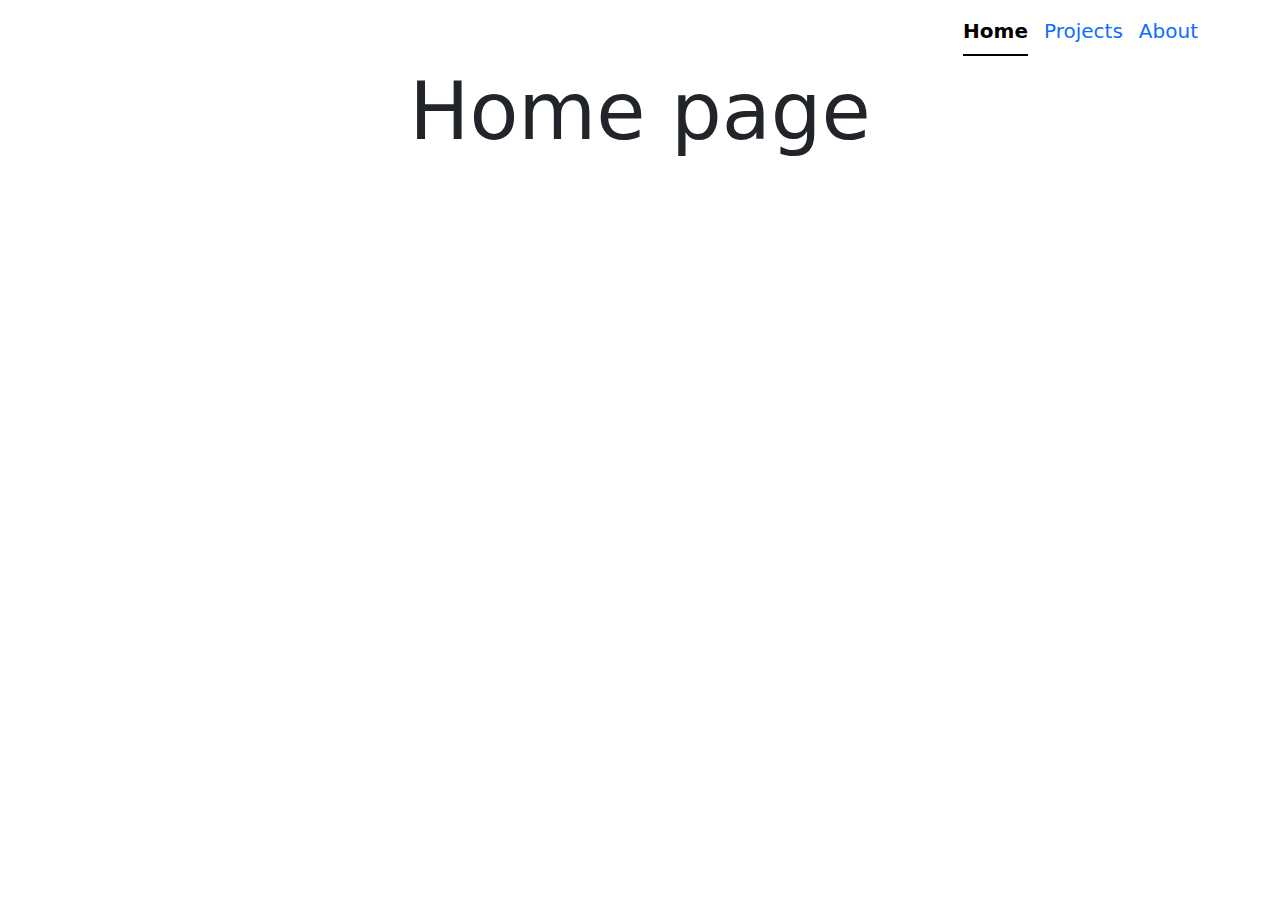
==== index.html @ 8dfe3cf7 "Initial commit" ====
<!DOCTYPE html>
<html lang="en">
	<head>
		<meta charset="UTF-8" />
		<meta name="viewport" content="width=device-width, initial-scale=1.0" />
		<title>My Portfolio</title>
		<link
			href="https://cdn.jsdelivr.net/npm/bootstrap@5.3.3/dist/css/bootstrap.min.css"
			rel="stylesheet"
			integrity="sha384-QWTKZyjpPEjISv5WaRU9OFeRpok6YctnYmDr5pNlyT2bRjXh0JMhjY6hW+ALEwIH"
			crossorigin="anonymous"
		/>
		<script
			src="https://cdn.jsdelivr.net/npm/bootstrap@5.3.3/dist/js/bootstrap.bundle.min.js"
			integrity="sha384-YvpcrYf0tY3lHB60NNkmXc5s9fDVZLESaAA55NDzOxhy9GkcIdslK1eN7N6jIeHz"
			crossorigin="anonymous"
			defer
		></script>
		<script src="script.js" defer></script>
	</head>
	<body class="container-lg fs-5">
		<ul
			class="py-2 nav nav-underline justify-content-end"
			id="pills-tab"
			role="tablist"
		>
			<li class="nav-item" role="presentation">
				<button
					class="nav-link active"
					id="pills-home-tab"
					data-bs-toggle="pill"
					data-bs-target="#pills-home"
					type="button"
					role="tab"
					aria-controls="pills-home"
					aria-selected="true"
				>
					Home
				</button>
			</li>
			<li class="nav-item" role="presentation">
				<button
					class="nav-link"
					id="pills-projects-tab"
					data-bs-toggle="pill"
					data-bs-target="#pills-projects"
					type="button"
					role="tab"
					aria-controls="pills-projects"
					aria-selected="false"
				>
					Projects
				</button>
			</li>
			<li class="nav-item" role="presentation">
				<button
					class="nav-link"
					id="pills-about-tab"
					data-bs-toggle="pill"
					data-bs-target="#pills-about"
					type="button"
					role="tab"
					aria-controls="pills-about"
					aria-selected="false"
				>
					About
				</button>
			</li>
		</ul>
		<div class="tab-content" id="pills-tabContent">
			<div
				class="tab-pane fade show active"
				id="pills-home"
				role="tabpanel"
				aria-labelledby="pills-home-tab"
				tabindex="0"
			></div>
			<div
				class="tab-pane fade"
				id="pills-profile"
				role="tabpanel"
				aria-labelledby="pills-profile-tab"
				tabindex="0"
			></div>
			<div
				class="tab-pane fade"
				id="pills-contact"
				role="tabpanel"
				aria-labelledby="pills-contact-tab"
				tabindex="0"
			></div>
		</div>

		<div id="contentView"></div>
	</body>
</html>
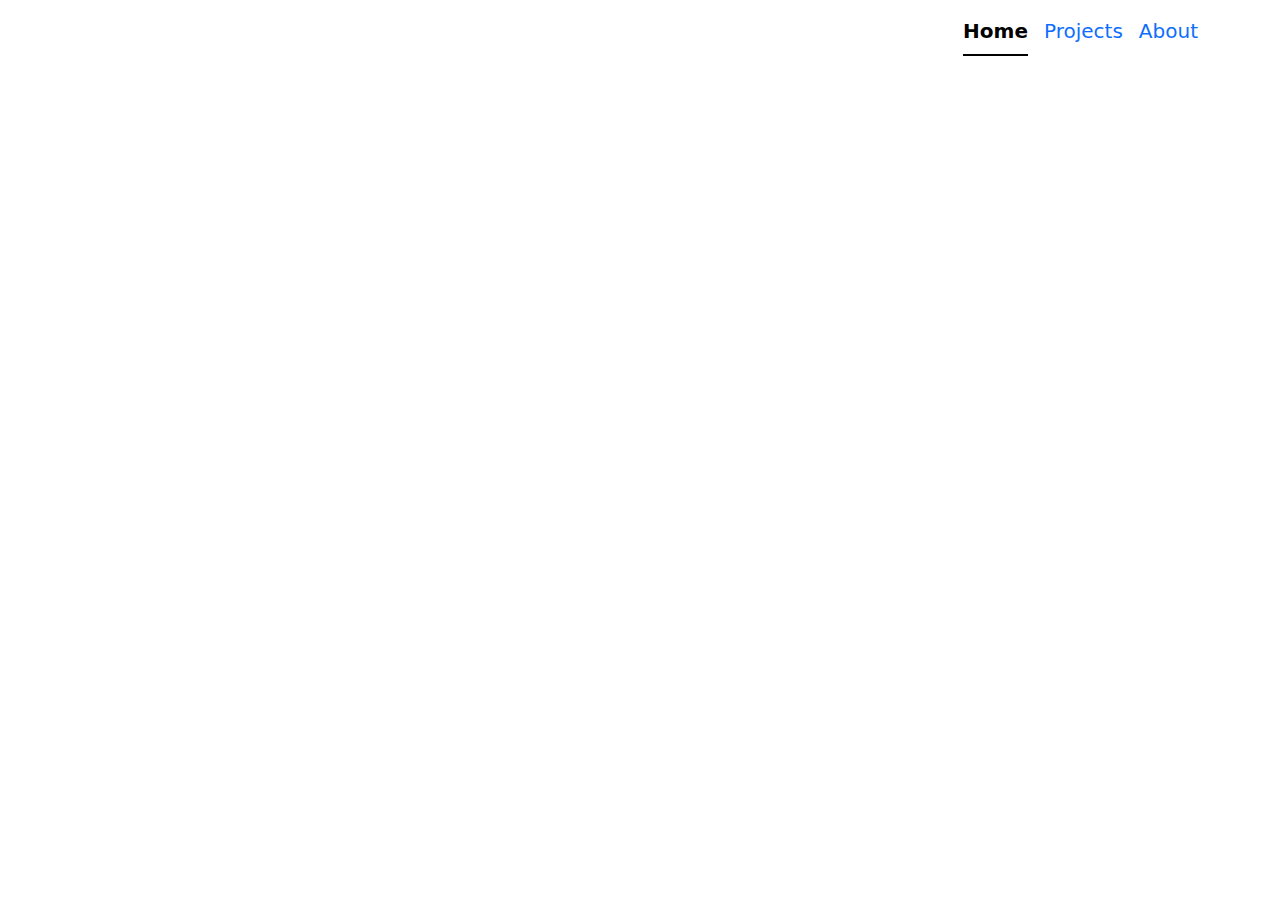
==== commit 00d7082a: "Initial commit" ====
--- a/index.html
+++ b/index.html
@@ -16,7 +16,7 @@
 			crossorigin="anonymous"
 			defer
 		></script>
-		<script src="script.js" defer></script>
+		<!-- <script src="script.js" defer></script> -->
 	</head>
 	<body class="container-lg fs-5">
 		<ul
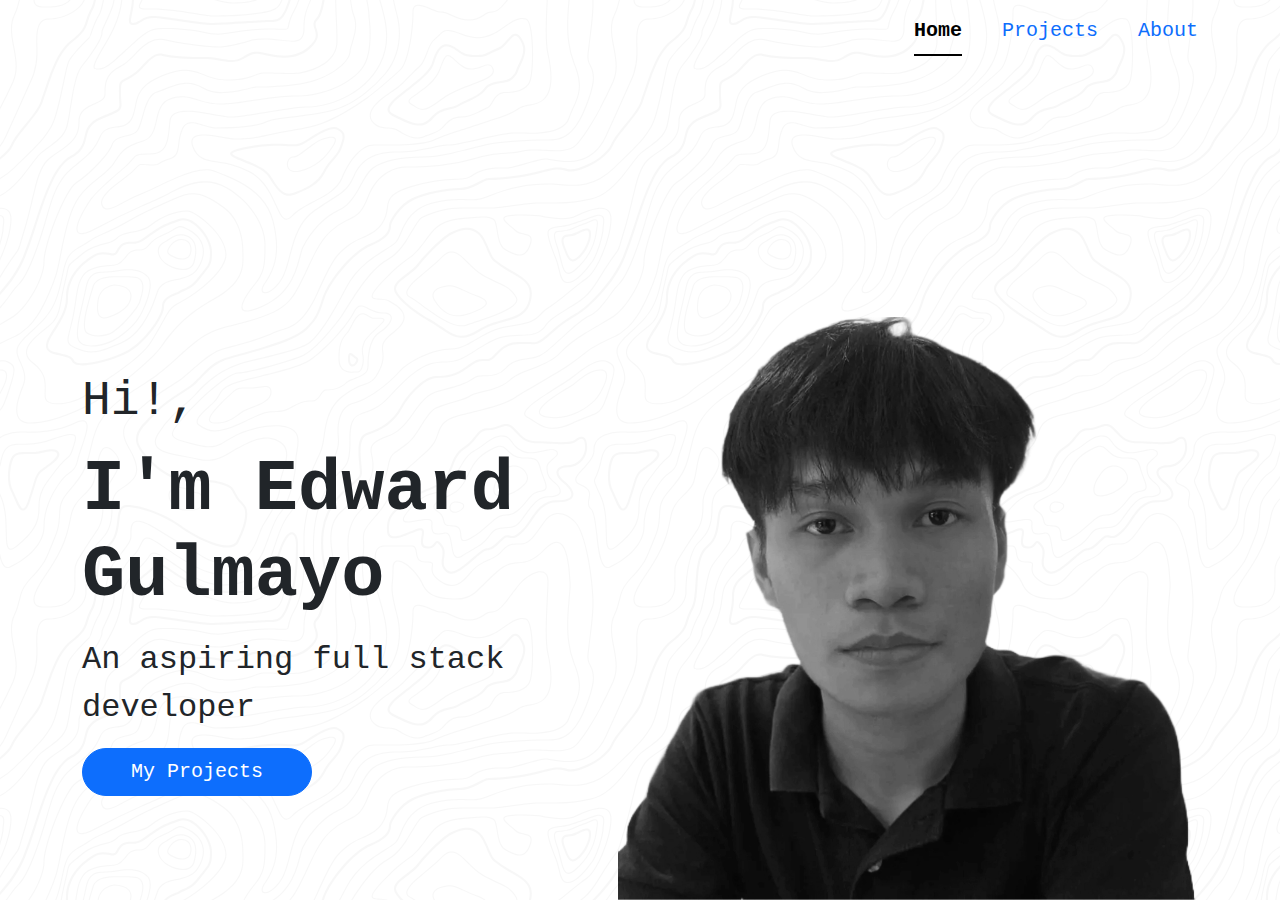
==== commit 3bf49d2f: "Initial commit" ====
--- a/index.html
+++ b/index.html
@@ -3,94 +3,125 @@
 	<head>
 		<meta charset="UTF-8" />
 		<meta name="viewport" content="width=device-width, initial-scale=1.0" />
-		<title>My Portfolio</title>
+		<title>Edward Gulmayo</title>
 		<link
 			href="https://cdn.jsdelivr.net/npm/bootstrap@5.3.3/dist/css/bootstrap.min.css"
 			rel="stylesheet"
 			integrity="sha384-QWTKZyjpPEjISv5WaRU9OFeRpok6YctnYmDr5pNlyT2bRjXh0JMhjY6hW+ALEwIH"
 			crossorigin="anonymous"
 		/>
+		<link rel="stylesheet" href="style.css" />
 		<script
 			src="https://cdn.jsdelivr.net/npm/bootstrap@5.3.3/dist/js/bootstrap.bundle.min.js"
 			integrity="sha384-YvpcrYf0tY3lHB60NNkmXc5s9fDVZLESaAA55NDzOxhy9GkcIdslK1eN7N6jIeHz"
 			crossorigin="anonymous"
 			defer
 		></script>
-		<!-- <script src="script.js" defer></script> -->
+		<script src="script.js" defer></script>
 	</head>
-	<body class="container-lg fs-5">
-		<ul
-			class="py-2 nav nav-underline justify-content-end"
-			id="pills-tab"
-			role="tablist"
-		>
-			<li class="nav-item" role="presentation">
-				<button
-					class="nav-link active"
-					id="pills-home-tab"
-					data-bs-toggle="pill"
-					data-bs-target="#pills-home"
-					type="button"
-					role="tab"
-					aria-controls="pills-home"
-					aria-selected="true"
+	<body
+		class="overflow-lg-hidden d-flex flex-column justify-content-between container-md fs-5 font-monospace"
+	>
+		<nav class="mb-5 py-2">
+			<ul
+				class="nav nav-underline justify-content-end"
+				id="tab"
+				role="tablist"
+			>
+				<li class="nav-item" role="presentation">
+					<button
+						class="nav-link active"
+						id="home-tab"
+						data-bs-toggle="pill"
+						data-bs-target="#home"
+						type="button"
+						role="tab"
+						aria-controls="home"
+						aria-selected="true"
+					>
+						Home
+					</button>
+				</li>
+				<li class="nav-item mx-4" role="presentation">
+					<button
+						class="nav-link"
+						id="projects-tab"
+						data-bs-toggle="pill"
+						data-bs-target="#projects"
+						type="button"
+						role="tab"
+						aria-controls="projects"
+						aria-selected="false"
+					>
+						Projects
+					</button>
+				</li>
+				<li class="nav-item" role="presentation">
+					<button
+						class="nav-link"
+						id="about-tab"
+						data-bs-toggle="pill"
+						data-bs-target="#about"
+						type="button"
+						role="tab"
+						aria-controls="about"
+						aria-selected="false"
+					>
+						About
+					</button>
+				</li>
+			</ul>
+		</nav>
+
+		<main class="tab-content" id="tabContent">
+			<section
+				class="tab-pane fade show active"
+				id="home"
+				role="tabpanel"
+				aria-labelledby="home-tab"
+				tabindex="0"
+			>
+				<div
+					class="d-flex flex-column flex-lg-row align-items-center justify-content-between"
 				>
-					Home
-				</button>
-			</li>
-			<li class="nav-item" role="presentation">
-				<button
-					class="nav-link"
-					id="pills-projects-tab"
-					data-bs-toggle="pill"
-					data-bs-target="#pills-projects"
-					type="button"
-					role="tab"
-					aria-controls="pills-projects"
-					aria-selected="false"
-				>
-					Projects
-				</button>
-			</li>
-			<li class="nav-item" role="presentation">
-				<button
-					class="nav-link"
-					id="pills-about-tab"
-					data-bs-toggle="pill"
-					data-bs-target="#pills-about"
-					type="button"
-					role="tab"
-					aria-controls="pills-about"
-					aria-selected="false"
-				>
-					About
-				</button>
-			</li>
-		</ul>
-		<div class="tab-content" id="pills-tabContent">
-			<div
-				class="tab-pane fade show active"
-				id="pills-home"
+					<div class="my-5">
+						<p class="display-5">Hi!,</p>
+						<p class="display-2 fw-bolder">I'm Edward Gulmayo</p>
+						<p class="fs-2">An aspiring full stack developer</p>
+
+						<button
+							class="btn btn-lg btn-primary rounded-pill px-5"
+							onclick="projectsTab()"
+						>
+							My Projects
+						</button>
+					</div>
+					<img
+						id="me"
+						class="mt-5 ms-lg-5 img-fluid"
+						src="../images/me_bw.png"
+						width="580"
+					/>
+				</div>
+			</section>
+			<section
+				class="tab-pane fade"
+				id="projects"
 				role="tabpanel"
-				aria-labelledby="pills-home-tab"
+				aria-labelledby="projects-tab"
 				tabindex="0"
-			></div>
-			<div
+			>
+				projects
+			</section>
+			<section
 				class="tab-pane fade"
-				id="pills-profile"
+				id="about"
 				role="tabpanel"
-				aria-labelledby="pills-profile-tab"
+				aria-labelledby="about-tab"
 				tabindex="0"
-			></div>
-			<div
-				class="tab-pane fade"
-				id="pills-contact"
-				role="tabpanel"
-				aria-labelledby="pills-contact-tab"
-				tabindex="0"
-			></div>
-		</div>
-
-		<div id="contentView"></div>
+			>
+				about
+			</section>
+		</main>
 	</body>
 </html>
--- a/style.css
+++ b/style.css
@@ -0,0 +1,27 @@
+body {
+	background-color: #ffffff;
+	background-image: url("data:image/svg+xml,%3Csvg xmlns='http://www.w3.org/2000/svg' width='600' height='600' viewBox='0 0 600 600'%3E%3Cpath fill='%23000000' fill-opacity='0.03' d='M600 325.1v-1.17c-6.5 3.83-13.06 7.64-14.68 8.64-10.6 6.56-18.57 12.56-24.68 19.09-5.58 5.95-12.44 10.06-22.42 14.15-1.45.6-2.96 1.2-4.83 1.9l-4.75 1.82c-9.78 3.75-14.8 6.27-18.98 10.1-4.23 3.88-9.65 6.6-16.77 8.84-1.95.6-3.99 1.17-6.47 1.8l-6.14 1.53c-5.29 1.35-8.3 2.37-10.54 3.78-3.08 1.92-6.63 3.26-12.74 5.03a384.1 384.1 0 0 1-4.82 1.36c-2.04.58-3.6 1.04-5.17 1.52a110.03 110.03 0 0 0-11.2 4.05c-2.7 1.15-5.5 3.93-8.78 8.4a157.68 157.68 0 0 0-6.15 9.2c-5.75 9.07-7.58 11.74-10.24 14.51a50.97 50.97 0 0 1-4.6 4.22c-2.33 1.9-10.39 7.54-11.81 8.74a14.68 14.68 0 0 0-3.67 4.15c-1.24 2.3-1.9 4.57-2.78 8.87-2.17 10.61-3.52 14.81-8.2 22.1-4.07 6.33-6.8 9.88-9.83 12.99-.47.48-.95.96-1.5 1.48l-3.75 3.56c-1.67 1.6-3.18 3.12-4.86 4.9a42.44 42.44 0 0 0-9.89 16.94c-2.5 8.13-2.72 15.47-1.76 27.22.47 5.82.51 6.36.51 8.18 0 10.51.12 17.53.63 25.78.24 4.05.56 7.8.97 11.22h.9c-1.13-9.58-1.5-21.83-1.5-37 0-1.86-.04-2.4-.52-8.26-.94-11.63-.72-18.87 1.73-26.85a41.44 41.44 0 0 1 9.65-16.55c1.67-1.76 3.18-3.27 4.83-4.85.63-.6 3.13-2.96 3.75-3.57a71.6 71.6 0 0 0 1.52-1.5c3.09-3.16 5.86-6.76 9.96-13.15 4.77-7.42 6.15-11.71 8.34-22.44.86-4.21 1.5-6.4 2.68-8.6.68-1.25 1.79-2.48 3.43-3.86 1.38-1.15 9.43-6.8 11.8-8.72 1.71-1.4 3.26-2.81 4.7-4.3 2.72-2.85 4.56-5.54 10.36-14.67a156.9 156.9 0 0 1 6.1-9.15c3.2-4.33 5.9-7.01 8.37-8.07 3.5-1.5 7.06-2.77 11.1-4.02a233.84 233.84 0 0 1 7.6-2.2l2.38-.67c6.19-1.79 9.81-3.16 12.98-5.15 2.14-1.33 5.08-2.33 10.27-3.65l6.14-1.53c2.5-.63 4.55-1.2 6.52-1.82 7.24-2.27 12.79-5.06 17.15-9.05 4.05-3.72 9-6.2 18.66-9.9l4.75-1.82c1.87-.72 3.39-1.31 4.85-1.91 10.1-4.15 17.07-8.32 22.76-14.4 6.05-6.45 13.95-12.4 24.49-18.92 1.56-.96 7.82-4.6 14.15-8.33v-64.58c-4 8.15-8.52 14.85-12.7 17.9-2.51 1.82-5.38 4.02-9.04 6.92a1063.87 1063.87 0 0 0-6.23 4.98l-1.27 1.02a2309.25 2309.25 0 0 1-4.87 3.9c-7.55 6-12.9 10.05-17.61 13.19-3.1 2.06-3.86 2.78-8.06 7.13-5.84 6.07-11.72 8.62-29.15 10.95-11.3 1.5-20.04 4.91-30.75 11.07-1.65.94-7.27 4.27-6.97 4.1-2.7 1.58-4.69 2.69-6.64 3.66-5.63 2.8-10.47 4.17-15.71 4.17-17.13 0-41.44 11.51-51.63 22.83-12.05 13.4-31.42 27.7-45.25 31.16-7.4 1.85-11.85 7.05-14.04 14.69-1.26 4.4-1.58 8.28-1.58 13.82 0 .82.01.98.24 3.63.45 5.18.35 8.72-.77 13.26-1.53 6.2-4.89 12.6-10.59 19.43-13.87 16.65-22.88 46.58-22.88 71.68 0 2.39.02 4.26.06 8.75.12 10.8.1 15.8-.22 21.95-.56 11.18-2.09 20.73-5 29.3h-1.05c2.94-8.56 4.49-18.12 5.05-29.35.31-6.13.34-11.1.22-21.9-.04-4.48-.06-6.36-.06-8.75 0-25.32 9.07-55.47 23.12-72.32 5.6-6.72 8.88-12.99 10.38-19.03 1.09-4.4 1.18-7.85.74-12.93-.23-2.7-.24-2.86-.24-3.72 0-5.62.32-9.57 1.62-14.1 2.28-7.95 6.97-13.44 14.76-15.39 13.6-3.4 32.82-17.59 44.75-30.84C409 360.14 433.58 348.5 451 348.5c5.07 0 9.77-1.33 15.26-4.07 1.93-.96 3.9-2.05 6.58-3.62-.3.18 5.33-3.16 6.98-4.11 10.82-6.21 19.66-9.67 31.11-11.2 17.23-2.3 22.9-4.75 28.57-10.64 4.25-4.41 5.04-5.16 8.22-7.28 4.68-3.11 10.01-7.14 17.55-13.14a1113.33 1113.33 0 0 0 4.86-3.89l1.28-1.02a4668.54 4668.54 0 0 1 6.23-4.98c3.67-2.9 6.55-5.12 9.07-6.95 4.37-3.19 9.16-10.56 13.29-19.4v66.9zm0-116.23c-.62.01-1.27.06-1.95.13-6.13.63-13.83 3.45-21.83 7.45-3.64 1.82-8.46 2.67-14.17 2.71-4.7.04-9.72-.47-14.73-1.33-1.7-.3-3.26-.61-4.67-.93a31.55 31.55 0 0 0-3.55-.57 273.4 273.4 0 0 0-16.66-.88c-10.42-.16-17.2.74-17.97 2.73-.38.97.6 2.55 3.03 4.87 1.01.97 2.22 2.03 4.04 3.55a1746.07 1746.07 0 0 0 4.79 4.02c1.39 1.2 3.1 1.92 5.5 2.5.7.16.86.2 2.64.54 3.53.7 5.03 1.25 6.15 2.63 1.41 1.76 1.4 4.54-.15 8.88-2.44 6.83-5.72 10.05-10.19 10.33-3.63.23-7.6-1.29-14.52-5.06-4.53-2.47-6.82-7.3-8.32-15.26-.17-.87-.32-1.78-.5-2.86l-.43-2.76c-1.05-6.58-1.9-9.2-3.73-10.11-.81-.4-1.59-.74-2.36-1-2.27-.77-4.6-1.02-8.1-.92-2.29.07-14.7 1-13.77.93-20.55 1.37-28.8 5.05-37.09 14.99a133.07 133.07 0 0 0-4.25 5.44l-2.3 3.09-2.51 3.32c-4.1 5.36-7.06 8.48-10.39 11.12-.65.52-1.33 1.04-2.13 1.62l-4.11 2.94a106.8 106.8 0 0 0-5.16 3.99c-4.55 3.74-9.74 8.6-16.25 15.38-8.25 8.58-11.78 13.54-11.7 15.95.07 1.65 1.64 2.11 6.79 2.38 1.61.09 2.15.12 2.98.2 2.95.24 5.09.73 6.81 1.68 7.48 4.15 11.63 7.26 13.95 11.58 3.3 6.15.8 12.88-8.89 20.26-8.28 6.3-11.1 10.37-11.31 14.96-.06 1.17 0 1.93.26 4.43.69 6.47.25 10.65-2.8 17.42a44.23 44.23 0 0 1-4.16 7.53c-2.82 3.97-5.47 5.74-10.6 7.69-.43.16-3.34 1.23-4.27 1.59-1.8.68-3.38 1.36-5.01 2.14-4.18 2-8.4 4.6-13.1 8.24-8.44 6.51-13.23 14.56-15.98 25.06-1.1 4.2-1.55 6.81-2.8 15.21-1.26 8.6-2.17 12.64-4.08 16.55-2.1 4.28-11.93 26.59-12.97 28.88a382.7 382.7 0 0 1-6.37 13.41c-4.07 8.11-7.61 14.07-10.73 17.81-5.38 6.46-8.98 14.37-13.77 28.42a810.14 810.14 0 0 0-1.89 5.6c-1.8 5.35-2.96 8.6-4.26 11.85-6.13 15.32-25.43 26.31-46.46 26.31-11.2 0-20.58-2.74-31.02-8.55-5.6-3.13-4.55-2.42-22.26-14.54-14.33-9.8-17.7-10.73-20.47-6.9-.37.5-1.81 2.74-1.83 2.77a52.24 52.24 0 0 1-4.94 5.9c-.73.79-5.52 5.87-6.97 7.45-2.38 2.6-4.3 4.81-5.98 6.93a45.6 45.6 0 0 0-5.08 7.66c-1.29 2.57-1.9 5.25-2.66 10.6a997.6 997.6 0 0 1-.46 3.18h-1l.47-3.32c.77-5.45 1.4-8.2 2.75-10.9a46.54 46.54 0 0 1 5.2-7.84c1.7-2.14 3.63-4.38 6.03-6.98 1.45-1.59 6.24-6.68 6.96-7.46a51.58 51.58 0 0 0 4.84-5.78s1.47-2.26 1.86-2.8c3.25-4.5 7.08-3.44 21.84 6.67 17.67 12.08 16.62 11.38 22.19 14.48 10.3 5.73 19.5 8.43 30.53 8.43 20.65 0 39.57-10.77 45.54-25.69a219.7 219.7 0 0 0 4.24-11.8 6752.32 6752.32 0 0 0 1.88-5.6c4.83-14.16 8.47-22.14 13.96-28.73 3.05-3.66 6.56-9.57 10.6-17.61 1.97-3.93 4.04-8.31 6.35-13.38 1.03-2.28 10.88-24.61 12.98-28.91 1.85-3.79 2.75-7.76 4-16.25 1.24-8.44 1.7-11.07 2.81-15.32 2.8-10.7 7.71-18.94 16.33-25.6a73.18 73.18 0 0 1 13.29-8.35c1.66-.8 3.27-1.48 5.08-2.18.94-.36 3.86-1.43 4.28-1.59 4.95-1.88 7.44-3.55 10.14-7.33 1.35-1.9 2.68-4.3 4.06-7.37 2.97-6.58 3.39-10.59 2.72-16.9a27.13 27.13 0 0 1-.27-4.58c.22-4.94 3.21-9.24 11.7-15.7 9.33-7.11 11.66-13.34 8.62-19-2.2-4.09-6.25-7.12-13.55-11.17-1.57-.88-3.6-1.33-6.42-1.57-.8-.07-1.34-.1-2.95-.19-5.77-.3-7.63-.85-7.72-3.34-.1-2.81 3.5-7.87 11.97-16.69 6.53-6.8 11.75-11.69 16.33-15.45 1.79-1.47 3.42-2.72 5.2-4.03l4.12-2.94c.79-.58 1.46-1.08 2.1-1.59 3.26-2.6 6.16-5.65 10.21-10.94a383.2 383.2 0 0 0 2.5-3.32l2.31-3.09c1.8-2.39 3.04-4 4.29-5.48 8.47-10.17 16.98-13.96 37.27-15.3-.44.02 12-.9 14.32-.98 3.62-.1 6.05.16 8.46.98.8.27 1.62.62 2.47 1.04 2.27 1.14 3.17 3.87 4.27 10.85l.44 2.76c.17 1.07.33 1.97.5 2.83 1.44 7.69 3.62 12.29 7.8 14.57 6.76 3.68 10.6 5.15 13.99 4.94 4-.25 6.99-3.17 9.3-9.67 1.45-4.04 1.46-6.49.32-7.92-.9-1.12-2.28-1.62-5.57-2.27a55.8 55.8 0 0 1-2.67-.55c-2.54-.6-4.39-1.4-5.93-2.71a252.63 252.63 0 0 0-4.78-4.01 84.35 84.35 0 0 1-4.08-3.6c-2.73-2.6-3.86-4.43-3.28-5.95 1.02-2.64 7.82-3.54 18.93-3.37a230.56 230.56 0 0 1 16.73.88c2.76.39 3.2.49 3.68.6 1.4.3 2.95.62 4.62.91a82.9 82.9 0 0 0 14.56 1.32c5.56-.04 10.24-.86 13.73-2.6 8.1-4.05 15.89-6.9 22.17-7.56.7-.07 1.4-.11 2.05-.13v1zm0-100.94v1.5c-8.62 16.05-17.27 29.55-23.65 35.92-3.19 3.2-7.62 4.9-13.54 5.56-4.45.48-8.28.4-19.18-.2-9.91-.55-15.32-.44-20.52.78a84.05 84.05 0 0 1-15 2.11l-2.25.14c-12.49.75-19.37 1.78-32.72 5.74-4.5 1.33-9.27 2.49-14.3 3.48a246.27 246.27 0 0 1-32.6 3.97c-7.56.45-13.21.57-20.24.57-5.4 0-11.9 1.61-18 5.18-8.3 4.87-15.06 12.87-19.53 24.5a68.57 68.57 0 0 1-4.56 9.8c-3.6 6.2-6.92 8.99-13.38 12.18l-4.03 1.96a64.48 64.48 0 0 0-15.16 10.25c-8.2 7.33-13.72 16.63-22.54 35.6l-2.08 4.49c-7.3 15.7-11.5 23.3-17.35 29.87-7.7 8.66-20.25 14.42-40.31 20.08-4.37 1.23-19.04 5.08-19.24 5.13-6.92 1.87-11.68 3.34-15.63 4.92-10.55 4.22-18.71 10.52-36.38 26.52l-1.7 1.54c-8.58 7.76-13.41 11.9-18.81 15.88-3.95 2.9-8 5.67-12.97 8.91-2.06 1.34-10.3 6.6-12.33 7.94-11.52 7.5-18.53 13.04-24.62 20.08a62.01 62.01 0 0 0-6.44 8.85c-4.13 6.91-6.27 13.15-9.2 25.11l-1.54 6.26c-.6 2.45-1.15 4.54-1.72 6.58-2.97 10.7-6.9 17.36-14.78 26.91L69.6 491a148.51 148.51 0 0 0-4.19 5.3 23.9 23.9 0 0 0-3.44 6.28c-1.16 3.23-1.52 5.9-1.87 11.94-.58 10.05-1.42 15.04-4.63 22.67-1.57 3.72-5.66 14.02-6.41 15.8a73.46 73.46 0 0 1-3.57 7.4c-2.88 5.14-6.71 10.12-13.12 16.95-5.96 6.36-8.87 10.9-10.61 16a56.88 56.88 0 0 0-1.38 4.82l-.46 1.84h-1.03l.52-2.08c.52-2.09.92-3.49 1.4-4.9 1.8-5.25 4.78-9.9 10.84-16.36 6.35-6.78 10.13-11.7 12.97-16.77a72.5 72.5 0 0 0 3.52-7.29c.75-1.76 4.84-12.06 6.4-15.8 3.17-7.5 3.99-12.4 4.56-22.33.35-6.14.72-8.88 1.93-12.23a24.9 24.9 0 0 1 3.58-6.54c1.27-1.7 2.6-3.37 4.22-5.34l4.11-4.95c7.8-9.46 11.66-16 14.59-26.54.56-2.04 1.1-4.12 1.71-6.56l1.53-6.26c2.96-12.04 5.13-18.36 9.32-25.39 1.84-3.08 4-6.05 6.54-8.99 6.17-7.12 13.24-12.7 24.83-20.26 2.05-1.33 10.28-6.6 12.33-7.94 4.96-3.22 9-5.98 12.92-8.87 5.37-3.95 10.19-8.08 18.74-15.82l1.7-1.54c17.76-16.09 25.98-22.43 36.67-26.7 4-1.6 8.8-3.09 15.75-4.96.21-.06 14.87-3.9 19.22-5.13 19.9-5.61 32.32-11.31 39.85-19.78 5.76-6.48 9.93-14.02 17.18-29.64l2.09-4.5c8.87-19.07 14.44-28.46 22.77-35.9a65.48 65.48 0 0 1 15.38-10.4l4.04-1.97c6.3-3.1 9.47-5.77 12.96-11.77a67.6 67.6 0 0 0 4.48-9.67c4.56-11.84 11.47-20.02 19.97-25 6.25-3.66 12.93-5.32 18.5-5.32 7.01 0 12.65-.12 20.17-.57a245.3 245.3 0 0 0 32.47-3.96c5-.98 9.75-2.13 14.22-3.45 13.43-3.98 20.38-5.02 32.94-5.78l2.24-.14c5.76-.37 9.8-.9 14.85-2.09 5.31-1.25 10.79-1.35 22.6-.7 9.04.5 12.84.58 17.21.1 5.71-.62 9.94-2.26 12.95-5.26 6.44-6.45 15.3-20.37 24.35-36.72zm0 450.21c-1.28-4.6-2.2-10.55-3.33-20.25l-.24-2.04-.23-2.03c-1.82-15.7-3.07-21.98-5.55-24.47-2.46-2.46-3.04-5.03-2.52-8.64.1-.6.18-1.1.39-2.15.69-3.54.77-5.04.08-6.84-.91-2.38-3.31-4.41-7.79-6.26-5.08-2.09-6.52-4.84-4.89-8.44.66-1.45 1.79-3.02 3.52-5.01 1.04-1.2 5.48-5.96 5.08-5.53 6.15-6.7 8.98-11.34 8.98-16.48a15.2 15.2 0 0 1 6.5-12.89v1.26a14.17 14.17 0 0 0-5.5 11.63c0 5.47-2.93 10.29-9.24 17.16.38-.42-4.04 4.33-5.07 5.5-1.67 1.93-2.75 3.43-3.36 4.77-1.37 3.04-.23 5.22 4.36 7.1 4.71 1.95 7.32 4.16 8.34 6.83.78 2.04.7 3.67-.03 7.4-.2 1.03-.3 1.51-.38 2.09-.48 3.33.03 5.59 2.23 7.8 2.74 2.74 3.98 8.96 5.84 25.06l.24 2.03.23 2.04c.82 7.01 1.53 12.06 2.34 16.03v4.33zm0-62.16c-1.4-3.13-4.43-9.9-4.95-11.17-1.02-2.53-1.25-3.8-.91-5.18.2-.84 2.05-4.68 2.32-5.33a70.79 70.79 0 0 0 3.54-11.2v3.99a62.82 62.82 0 0 1-2.62 7.6c-.31.75-2.09 4.46-2.27 5.18-.28 1.12-.08 2.22.87 4.57.41 1.02 2.5 5.7 4.02 9.09v2.45zm0-85.09c-1.65 1.66-3.66 2.9-6.4 4.13-.25.1-13.97 5.47-20.4 8.43-9.35 4.32-16.7 5.9-23.03 5.25-5.08-.53-9.02-2.25-14.77-5.92l-3.2-2.07a77.4 77.4 0 0 0-5.44-3.27c-4.05-2.18-3.25-5.8 1.47-10.47 3.71-3.68 9.6-7.93 18.73-13.8l4.46-2.82c17.95-11.33 18.22-11.5 22.27-14.74 11.25-9 19.69-14.02 26.31-15.1v1.02c-6.37 1.1-14.62 6-25.69 14.86-4.1 3.28-4.34 3.44-22.36 14.8a652.4 652.4 0 0 0-4.45 2.83c-9.07 5.83-14.92 10.05-18.57 13.66-4.31 4.28-4.95 7.13-1.7 8.88 1.7.91 3.29 1.88 5.5 3.3l3.2 2.08c5.64 3.59 9.45 5.25 14.34 5.76 6.13.64 13.32-.9 22.52-5.15 6.46-2.98 20.18-8.35 20.4-8.44 3.04-1.37 5.1-2.71 6.81-4.69v1.47zm0-41.37v1c-6.56.26-12.11 3.13-19.71 9.08l-4.63 3.68a51.87 51.87 0 0 1-4.4 3.14c-.82.52-5.51 3.33-6.22 3.76-3.31 2-6.15 3.8-8.87 5.6a112.61 112.61 0 0 0-8.16 5.92c-4.61 3.72-7.4 6.9-7.97 9.35-.63 2.67 1.48 4.53 7.05 5.46 10.7 1.78 20.92-.05 30.45-4.65a61.96 61.96 0 0 0 17.1-12.2 41.8 41.8 0 0 0 5.36-7.42v1.92a38.94 38.94 0 0 1-4.64 6.19 62.95 62.95 0 0 1-17.39 12.41c-9.7 4.68-20.13 6.55-31.05 4.73-6.06-1-8.65-3.29-7.85-6.67.64-2.74 3.53-6.05 8.31-9.9 2.35-1.9 5.1-3.88 8.24-5.97 2.73-1.82 5.58-3.61 8.9-5.62.72-.44 5.4-3.24 6.22-3.75 1.26-.8 2.6-1.76 4.3-3.09.8-.62 3.9-3.1 4.63-3.67 7.77-6.1 13.49-9.04 20.33-9.3zm0-154.6v1c-1.75-.24-4.3.23-7.82 1.55-10.01 3.75-13.8 5.07-19.15 6.76-1.78.56-2.63.83-3.87 1.24-1.48.5-3.16.76-6.74 1.16a1550.34 1550.34 0 0 0-2.64.3c-7.8.94-11.28 2.47-11.28 6.07 0 4.45 2.89 13.18 7.96 25.81a57.34 57.34 0 0 1 2.33 7.6 258.32 258.32 0 0 1 .84 3.46c1.86 7.62 3.17 10.71 5.56 11.67 2.21.88 4.7.6 7.47-.72 3.48-1.69 7.22-4.94 11.2-9.47 1.52-1.7 2.97-3.49 4.59-5.57l3.16-4.1c2.59-3.23 6.07-12.21 8.39-20.23v3.45c-2.29 7.2-5.27 14.5-7.61 17.41-.44.55-2.67 3.46-3.15 4.09-1.63 2.1-3.1 3.9-4.62 5.62-4.08 4.61-7.9 7.94-11.53 9.7-2.99 1.44-5.77 1.75-8.28.74-2.84-1.13-4.2-4.34-6.15-12.35a2097.48 2097.48 0 0 1-.84-3.46c-.8-3.2-1.47-5.45-2.28-7.46-5.14-12.8-8.04-21.55-8.04-26.19 0-4.37 3.84-6.06 12.16-7.07a160.9 160.9 0 0 1 2.65-.3c3.5-.39 5.15-.64 6.53-1.1 1.26-.42 2.1-.7 3.88-1.26 5.34-1.68 9.11-3 19.1-6.74 3.53-1.32 6.22-1.84 8.18-1.61zM0 292c10.13-11.31 18.13-23.2 23.07-35.39 3.3-8.14 6.09-16.12 10.81-30.55l1.59-4.84c6.53-19.94 10.11-29.82 14.77-39.56 6.07-12.72 12.55-21.18 20.27-25.54 6.66-3.76 10.2-7.86 12.22-13.15a46.6 46.6 0 0 0 1.86-6.58c1.23-5.2 2.05-7.59 3.93-10.36 2.45-3.62 6.27-6.53 12.1-8.96 15.78-6.58 16.73-7.04 18.05-9.01.65-.98.83-2.15.74-4.51-.03-.73-.23-3.82-.24-4A93.8 93.8 0 0 1 119 94c0-10.04.18-11.37 2.37-13.15.52-.42 1.13-.8 2.07-1.3.27-.14 2.18-1.12 2.84-1.48a68.4 68.4 0 0 0 9.12-5.87c2.06-1.54 2.64-2.14 8.01-7.93 3.78-4.09 6.21-6.36 8.96-8.12 3.64-2.33 7.2-3.12 10.9-2.11 4.4 1.2 10.81 2 18.78 2.46 6.9.4 12.9.5 21.95.5 4.87 0 8.97.47 15.4 1.57 7.77 1.33 9.3 1.54 12.38 1.54 4.05 0 7.43-.88 10.68-2.95 5.06-3.22 8.11-4.67 11.2-5.2 3.62-.64 4.77-.46 16.55 2.06 17.26 3.7 30.85 1.36 41.06-9.7 5.1-5.53 5.48-8.9 3.48-14.8-.83-2.42-1.03-3.1-1.17-4.3-.29-2.52.5-4.71 2.71-6.93 2.65-2.65 4.72-9.17 6.22-18.29h2.03c-1.56 9.71-3.77 16.65-6.83 19.7-1.79 1.8-2.36 3.39-2.14 5.28.11 1 .3 1.63 1.07 3.9 2.22 6.53 1.76 10.66-3.9 16.8-10.77 11.66-25.07 14.13-42.95 10.3-11.42-2.45-12.55-2.62-15.78-2.06-2.77.48-5.62 1.84-10.47 4.92a20.93 20.93 0 0 1-11.76 3.27c-3.25 0-4.81-.22-12.73-1.57C212.74 59.46 208.73 59 204 59c-9.1 0-15.11-.1-22.07-.5-8.09-.47-14.62-1.29-19.2-2.54-5.62-1.53-10.17 1.38-17.85 9.66-5.5 5.94-6.08 6.53-8.28 8.18a70.38 70.38 0 0 1-9.38 6.03c-.68.37-2.58 1.35-2.84 1.49-.84.44-1.35.76-1.75 1.08C121.16 83.6 121 84.8 121 94c0 1.85.06 3.54.17 5.44 0 .17.2 3.28.24 4.03.1 2.75-.13 4.29-1.08 5.71-1.67 2.5-2.27 2.8-18.95 9.74-5.48 2.29-8.99 4.96-11.2 8.24-1.71 2.51-2.47 4.73-3.64 9.7-.83 3.5-1.21 4.92-1.94 6.83-2.18 5.73-6.05 10.19-13.1 14.18-7.3 4.12-13.55 12.28-19.46 24.66-4.6 9.64-8.17 19.46-14.67 39.32l-1.58 4.84c-4.75 14.47-7.54 22.48-10.86 30.69-5.28 13.01-13.95 25.65-24.93 37.6v-2.97zm0 78v-.5l1-.01c6.32 0 7.47 5.2 4.6 13.36a60.36 60.36 0 0 1-5.6 11.3v-1.92a57.76 57.76 0 0 0 4.65-9.72c2.69-7.6 1.71-12.02-3.65-12.02-.34 0-.67 0-1 .02v-46.59a340.96 340.96 0 0 0 13.71-8.34c13.66-9.46 29.79-37.6 29.79-53.59 0-18.1 21.57-72.64 32.23-79.42 12.71-8.09 32.24-27.96 35.8-37.75 1.93-5.3 5.5-7.27 14.42-9.37 6.15-1.44 8.64-2.42 10.67-4.79 1.5-1.74 2.72-4.79 4.33-10.3.23-.78 1.9-6.68 2.43-8.46 3.62-12.08 7.3-18.49 13.47-20.39 2.5-.76 3.03-.98 9.74-3.7 7.49-3.03 11.97-4.43 17.12-4.92 6.75-.65 13.13.75 19.55 4.67 5.43 3.32 12.19 4.72 20.17 4.56 6.03-.12 12.2-1.07 19.83-2.8 1.82-.4 7.38-1.74 8.26-1.94 2.69-.6 4.34-.89 5.48-.89 4.97 0 8.93-.05 14.2-.27 7.9-.32 15.56-.92 22.75-1.88 8.5-1.14 15.9-2.73 21.88-4.82 18.9-6.62 32.64-18.3 33.67-27.59.29-2.56.4-2.96 2.79-11.11 2.33-7.95 3.21-12.93 2.72-18.23-.2-2.24-.69-4.38-1.48-6.42-1.5-3.92-2.63-9.4-3.43-16.18h.9c.77 6.47 1.89 11.72 3.47 15.82a24.93 24.93 0 0 1 1.54 6.69c.5 5.46-.4 10.54-2.77 18.6-2.36 8.06-2.47 8.47-2.74 10.95-1.09 9.75-15.1 21.68-34.33 28.41-6.06 2.12-13.52 3.72-22.09 4.87-7.22.96-14.92 1.57-22.83 1.89-5.3.21-9.27.27-14.25.27-1.04 0-2.64.27-5.26.87-.87.2-6.43 1.53-8.26 1.94-7.68 1.73-13.92 2.7-20.03 2.82-8.15.17-15.1-1.27-20.71-4.7-6.23-3.81-12.4-5.16-18.93-4.54-5.04.48-9.44 1.86-16.84 4.86-6.75 2.74-7.29 2.95-9.82 3.73-5.73 1.76-9.28 7.96-12.81 19.72-.53 1.77-2.2 7.66-2.43 8.46-1.66 5.65-2.91 8.78-4.53 10.67-2.22 2.58-4.84 3.62-12.01 5.3-7.8 1.83-11.13 3.66-12.9 8.54-3.65 10.04-23.32 30.06-36.2 38.25C65.94 190 44.5 244.2 44.5 262c0 16.34-16.3 44.78-30.22 54.41-2.14 1.48-8.24 5.12-14.28 8.68v-1.16 46.09zm0-173.7v-1.11c7.42-3.82 14.55-10.23 21.84-18.98 3.8-4.56 14.21-18.78 15.79-20.55 1.8-2.04 4.06-3.96 7.42-6.45 1.08-.8 4.92-3.57 5.49-3.99 9.36-6.85 14-11.96 15.98-19.36.8-2.98 1.54-6.78 2.46-12.3.23-1.44 2-12.46 2.56-15.79 2.87-16.77 5.73-26.79 10.07-32.1C92.46 52.43 101.5 38.13 101.5 33c0-2.54.34-3.35 6.05-15.71.68-1.49 1.25-2.74 1.77-3.93 2.5-5.75 3.9-10.04 4.14-13.36h1c-.23 3.48-1.66 7.87-4.23 13.76-.52 1.2-1.09 2.45-1.78 3.95-5.54 12.01-5.95 12.99-5.95 15.29 0 5.47-9.09 19.84-20.11 33.31-4.2 5.12-7.03 15.06-9.86 31.64-.57 3.33-2.33 14.33-2.57 15.78-.92 5.56-1.67 9.38-2.48 12.4-2.05 7.68-6.82 12.93-16.35 19.91l-5.49 3.98c-3.3 2.45-5.51 4.34-7.27 6.31-1.53 1.73-11.94 15.93-15.76 20.53-7.52 9.02-14.88 15.6-22.61 19.46zm0 361.83v-4.33c.48 2.36 1 4.35 1.6 6.15 2 6.03 4.6 8.26 8.19 6.59C28.76 557.69 43.5 542.4 43.5 527c0-16.2 6.37-31.99 17.1-46.3 1.88-2.5 3.66-4.4 5.53-6 .73-.62 1.45-1.18 2.3-1.8l2-1.43c3.68-2.68 5.32-5.28 7.08-12.59.75-3.07 1.38-5.02 4.2-13.26l.63-1.88c3.24-9.58 4.56-14.97 4.17-18.65-.48-4.43-3.8-5.23-11.3-1.64a81.12 81.12 0 0 1-9.15 3.7c-13.89 4.67-26.96 5.8-42.66 5.42l-1.95-.05-1.45-.02a39.8 39.8 0 0 0-15.05 2.96A21.81 21.81 0 0 0 0 438.37v-1.26a23.55 23.55 0 0 1 4.55-2.57 40.77 40.77 0 0 1 16.92-3.02l1.95.05c15.6.38 28.57-.75 42.32-5.37a80.12 80.12 0 0 0 9.04-3.65c8.04-3.84 12.16-2.85 12.72 2.43.42 3.89-.92 9.34-4.21 19.08l-.64 1.88c-2.8 8.2-3.43 10.15-4.16 13.18-1.82 7.52-3.59 10.34-7.47 13.16l-2 1.43c-.84.6-1.54 1.15-2.25 1.75a35.45 35.45 0 0 0-5.37 5.84c-10.61 14.15-16.9 29.74-16.9 45.7 0 15.88-15 31.45-34.29 40.45-4.3 2.01-7.39-.66-9.56-7.18-.23-.68-.44-1.39-.65-2.13zm0-62.16v-2.45l1.46 3.27c2.1 4.8 3.46 10.33 4.26 16.77.66 5.3.84 9.3 1.04 18.5.2 9.32.5 12.75 1.63 15.05 1.28 2.6 3.67 2.35 8.29-1.5 17.14-14.3 21.82-22.9 21.82-38.62 0-7.17 1.1-12.39 3.7-17.68 2.27-4.67 3.65-6.62 13.4-19.62a69.8 69.8 0 0 1 7.6-8.79 44.76 44.76 0 0 1 3.54-3.06c.38-.3.64-.52.89-.74a10.47 10.47 0 0 0 2.63-3.32 35.78 35.78 0 0 0 2.26-5.94l.37-1.2.36-1.15c.29-.91.48-1.55.66-2.16.45-1.53.74-2.68.91-3.66.38-2.2.12-3.49-.85-4.15-2.35-1.61-9.28-.24-23.8 4.94-9.54 3.4-16.12 4.17-27.85 4.26-7.71.06-10.43.4-13.25 2.12-3.48 2.12-5.84 6.4-7.58 14.26-.5 2.2-.99 4.19-1.49 5.98v-3.98l.51-2.22c1.8-8.1 4.28-12.6 8.04-14.9 3.04-1.85 5.86-2.2 13.77-2.26 11.61-.09 18.1-.84 27.51-4.2 14.93-5.32 21.95-6.71 24.7-4.83 1.38.94 1.71 2.6 1.28 5.15a33.69 33.69 0 0 1-.94 3.78l-.66 2.17-.36 1.15-.37 1.2a36.64 36.64 0 0 1-2.33 6.1c-.8 1.53-1.61 2.52-2.86 3.61l-.92.77-1.02.83c-.9.74-1.65 1.4-2.47 2.18a68.84 68.84 0 0 0-7.48 8.66c-9.7 12.93-11.07 14.87-13.31 19.46-2.52 5.15-3.59 10.22-3.59 17.24 0 16.04-4.82 24.91-22.18 39.38-5.04 4.2-8.18 4.55-9.83 1.18-1.22-2.5-1.52-5.94-1.73-15.47-.2-9.16-.38-13.15-1.03-18.4-.79-6.34-2.12-11.8-4.19-16.49L0 495.98zM379.27 0h1.04l1.5 5.26c3.28 11.56 4.89 19.33 5.26 27.8.49 11.01-1.52 21.26-6.63 31.17-7.8 15.13-20.47 26.5-36.22 34.1-12.38 5.96-26.12 9.17-36.22 9.17-6.84 0-17.24 1.38-37.27 4.62l-2.27.37c-24.5 3.99-31.65 5-37.46 5-3.49 0-4.08-.08-19.54-2.8-3.56-.64-6.32-1.1-9-1.5-20.23-2.96-31-1.2-31.96 7.86-.1.85-.18 1.72-.29 2.81l-.27 2.73c-1.1 10.9-2.02 15.73-4.31 19.96-2.9 5.34-7.77 7.95-15.63 7.95-10.2 0-12.92.6-15.5 3.17.52-.51-5.03 5.85-8.16 8.7-2.75 2.5-14.32 12.55-15.77 13.83a341.27 341.27 0 0 0-6.54 5.92c-6.97 6.49-11.81 11.76-14.6 16.15-5.92 9.3-10.48 18.04-11.69 24.08-1.66 8.3 3.67 9.54 19.02 1.21a626.23 626.23 0 0 1 44.54-21.9c3.5-1.56 14.04-6.2 15.68-6.95 5.05-2.25 8.3-3.8 10.78-5.15l1.95-1.07 2.18-1.18c1.76-.94 3.38-1.76 5-2.55 18.1-8.72 34.48-10.46 50.33-1.2 22.89 13.34 38.28 37.02 38.28 56.44 0 19.12-.73 25.13-5.18 33.2a45.32 45.32 0 0 1-4.94 7.12c-6.47 7.77-11.81 16.2-12.76 21.27-1.2 6.34 4.69 7.03 20.17-.05 13.31-6.08 22.4-14.95 28.5-26.32a80.51 80.51 0 0 0 6.1-15.13c.9-2.98 3.17-11.65 3.41-12.48a29.02 29.02 0 0 1 1.75-4.83c7.47-14.93 21.09-30.5 36.25-37.24 7.61-3.38 13-9.65 19.4-20.79.84-1.48 4.26-7.64 5.14-9.17 3.52-6.1 6.22-9.7 9.37-11.98 10.15-7.4 28.7-11.1 50.29-11.1 7.52 0 16.54-1.24 27.51-3.58a420.1 420.1 0 0 0 14.96-3.52c-1.3.33 15.54-3.98 19.42-4.89 14.15-3.33 41.07-5.01 64.11-5.01 17.36 0 27.82-9.23 38.53-38.67 6.62-18.21 6.62-26.37 2.69-34.35l-1.18-2.37A13.36 13.36 0 0 1 587.5 58c0-4.03 0-4.01 2.5-24.56.46-3.73.8-6.74 1.12-9.64.9-8.45 1.38-15.2 1.38-20.8 0-.94-.02-1.94-.04-3h1c.03 1.06.04 2.06.04 3 0 5.65-.48 12.43-1.39 20.9-.3 2.91-.66 5.93-1.11 9.66-2.5 20.45-2.5 20.47-2.5 24.44 0 1.97.45 3.57 1.45 5.68.24.51 1.16 2.35 1.17 2.36 4.06 8.24 4.06 16.68-2.65 35.13-10.84 29.8-21.63 39.33-39.47 39.33-22.96 0-49.83 1.68-63.89 4.99-3.86.9-20.69 5.2-19.4 4.88a421.05 421.05 0 0 1-14.99 3.53c-11.04 2.35-20.11 3.6-27.72 3.6-21.4 0-39.76 3.67-49.7 10.9-3 2.19-5.64 5.7-9.1 11.68-.87 1.52-4.29 7.68-5.14 9.17-6.49 11.3-12 17.71-19.86 21.2-14.9 6.63-28.38 22.03-35.75 36.77a28.17 28.17 0 0 0-1.69 4.67c-.23.8-2.5 9.49-3.4 12.5a81.48 81.48 0 0 1-6.19 15.3c-6.2 11.56-15.44 20.58-28.96 26.76-16.1 7.36-23 6.55-21.58-1.04 1-5.29 6.4-13.83 12.99-21.73a44.33 44.33 0 0 0 4.82-6.96c4.35-7.88 5.06-13.77 5.06-32.72 0-19.04-15.19-42.4-37.72-55.55-15.57-9.08-31.62-7.38-49.45 1.21a132.9 132.9 0 0 0-7.14 3.71l-1.95 1.07a158.83 158.83 0 0 1-10.85 5.19c-1.65.74-12.18 5.38-15.69 6.95a625.25 625.25 0 0 0-44.46 21.86c-15.95 8.66-22.37 7.16-20.48-2.29 1.24-6.2 5.83-15.02 11.82-24.42 2.85-4.48 7.74-9.8 14.77-16.34 1.98-1.85 4.12-3.79 6.56-5.94 1.46-1.29 13.02-11.33 15.75-13.82 3.09-2.8 8.6-9.14 8.14-8.67 2.82-2.82 5.75-3.46 16.2-3.46 7.5 0 12.04-2.43 14.75-7.42 2.2-4.07 3.11-8.84 4.2-19.59l.26-2.73.3-2.81c.56-5.42 4.47-8.5 11.23-9.6 5.44-.88 12.51-.51 21.86.86 2.7.4 5.47.86 9.04 1.49 15.33 2.7 15.96 2.8 19.36 2.8 5.73 0 12.9-1.03 37.3-5l2.27-.36c20.1-3.26 30.52-4.64 37.43-4.64 9.95 0 23.54-3.18 35.78-9.08 15.57-7.5 28.09-18.73 35.78-33.65 5.02-9.75 7-19.82 6.51-30.67-.37-8.37-1.96-16.08-5.23-27.57L379.27 0zm13.68 0h1.02c.78 3.9 1.92 8.7 3.51 14.88 3.63 14.05 3.06 27.03-.75 38.77a61 61 0 0 1-11.35 20.68 138.36 138.36 0 0 1-19.32 18.77c-11.32 9.02-23.36 15.49-35.95 18.39a258.63 258.63 0 0 1-22.57 4.07c-3.17.44-6.36.85-10.3 1.32l-9.39 1.12c-11.53 1.41-17.45 2.55-21.64 4.46-9.28 4.21-28.35 6.04-49.21 6.04-1.37 0-2.8-.12-4.3-.35-2.62-.41-5-1.03-9.14-2.29-7.34-2.21-9.63-2.75-12.63-2.56-3.9.23-6.63 2.29-8.47 6.89-1.86 4.66-2.42 7.53-3.34 14.98-1.1 8.98-2.87 12.12-9.97 14.3a40.12 40.12 0 0 0-6.8 2.66c-.63.33-1.16.64-1.76 1.02l-1.34.86c-1.9 1.14-3.86 1.49-9.25 1.49-3.2 0-8.83-.55-9.51-.39-1.22.28-.75-.14-7.14 6.24-1.5 1.5-3.49 3.18-6.32 5.37-1.52 1.18-7.16 5.43-7.94 6.03-4.96 3.78-8.33 6.6-11.06 9.38-4.88 4.98-6.85 9.15-5.56 12.7 1.34 3.67 4.07 4.42 8.9 2.82a55.72 55.72 0 0 0 7.77-3.48c1.5-.77 7.78-4.13 9.37-4.96a116.8 116.8 0 0 1 12.31-5.68 162.2 162.2 0 0 0 11.04-4.84c2.04-.97 10.74-5.16 13-6.22 4.41-2.1 8.1-3.78 11.65-5.29 17.14-7.3 29.32-9.9 37.67-6.65l5.43 2.1c2.3.88 4.17 1.62 6.02 2.38a150.9 150.9 0 0 1 13.07 6c18.34 9.63 30.35 22.13 34.79 39.87 6.96 27.85 3.6 45.53-8.08 62.4-3.97 5.75-3.52 9.2.06 8.97 4.14-.28 10.21-4.95 15.11-12.52 3.1-4.8 5.1-10.45 8.05-21.53l1.69-6.35c.66-2.47 1.24-4.52 1.83-6.5 4.93-16.56 11-27.28 21.56-34.76 7.15-5.06 23.73-15.5 25.48-16.75 6.74-4.81 10.53-9.44 14.34-18 7.74-17.44 21.09-24.34 44.47-24.34 9.36 0 17.91-1.13 29.53-3.49a624.86 624.86 0 0 0 6.2-1.28c2.4-.5 4.07-.84 5.66-1.13 4.03-.74 7.04-1.1 9.61-1.1 4.44 0 9.39-1 31.39-5.99l2.95-.66c16.34-3.67 25.64-5.35 31.66-5.35 1.54 0 2.4.01 6.4.1 7.8.15 12.27.13 17.33-.2 16.41-1.06 26.73-5.36 29.8-14.56a87.1 87.1 0 0 1 3.55-8.83c-.15.31 2.29-4.96 2.9-6.38 5.38-12.3 5.57-21.92-1.44-39.44a86.4 86.4 0 0 1-5.26-20.72c-1.61-11.98-1.38-23.14.1-40.35l.2-2.12h1l-.2 2.2c-1.48 17.15-1.7 28.24-.11 40.14a85.4 85.4 0 0 0 5.2 20.47c7.1 17.78 6.91 27.67 1.43 40.22-.62 1.43-3.06 6.72-2.91 6.4a86.17 86.17 0 0 0-3.52 8.73c-3.23 9.72-13.9 14.15-30.68 15.24-5.1.33-9.58.35-17.42.2-3.98-.09-4.84-.1-6.37-.1-5.91 0-15.18 1.67-31.44 5.32l-2.95.67c-22.16 5.02-27.05 6.01-31.61 6.01-2.5 0-5.45.36-9.43 1.09-1.58.29-3.25.62-5.64 1.11a4894.21 4894.21 0 0 0-6.2 1.29c-11.68 2.37-20.3 3.51-29.73 3.51-23.02 0-36 6.71-43.53 23.66-3.9 8.8-7.82 13.58-14.7 18.5-1.78 1.27-18.36 11.7-25.48 16.75-10.34 7.32-16.3 17.87-21.19 34.23-.58 1.96-1.15 4-1.82 6.47l-1.69 6.35c-2.98 11.18-5 16.9-8.17 21.81-5.05 7.81-11.37 12.68-15.89 12.98-4.7.31-5.3-4.23-.94-10.53 11.52-16.64 14.82-34.03 7.92-61.6-4.35-17.42-16.16-29.72-34.27-39.22-4-2.1-8.2-4-12.99-5.97-1.84-.75-3.7-1.49-6-2.38l-5.43-2.08c-8.03-3.12-20.02-.58-36.92 6.63-3.52 1.5-7.21 3.19-11.61 5.27l-13 6.22c-4.71 2.22-8.16 3.75-11.11 4.88a115.87 115.87 0 0 0-12.21 5.63c-1.58.83-7.86 4.18-9.37 4.96a56.55 56.55 0 0 1-7.9 3.54c-5.3 1.75-8.62.85-10.17-3.43-1.46-4.02.66-8.5 5.8-13.74 2.75-2.82 6.16-5.66 11.15-9.48.79-.6 6.43-4.85 7.94-6.02a66.96 66.96 0 0 0 6.23-5.28c6.74-6.74 6.1-6.16 7.61-6.51.87-.2 6.69.36 9.74.36 5.22 0 7.03-.32 8.74-1.35l1.31-.84c.62-.4 1.18-.72 1.84-1.07a41.07 41.07 0 0 1 6.96-2.72c6.64-2.04 8.22-4.84 9.28-13.47.93-7.53 1.5-10.47 3.4-15.24 1.99-4.95 5.04-7.26 9.34-7.51 3.17-.2 5.5.35 12.97 2.6a63.54 63.54 0 0 0 9.02 2.26c1.45.22 2.83.34 4.14.34 20.71 0 39.7-1.82 48.8-5.96 4.32-1.96 10.29-3.1 21.93-4.53l9.4-1.12c3.92-.48 7.11-.88 10.27-1.32 8.16-1.14 15.4-2.43 22.49-4.06 12.42-2.86 24.33-9.26 35.55-18.2a137.4 137.4 0 0 0 19.18-18.64 60.02 60.02 0 0 0 11.15-20.32c3.76-11.57 4.32-24.36.75-38.23A284.86 284.86 0 0 1 392.95 0zM506.7 0h1.26c-.5.66-.9 1.18-1.17 1.51-3.95 4.96-6.9 7.92-9.82 9.57A10.02 10.02 0 0 1 492 12.5c-2.38 0-4.24.67-6.71 2.21l-2.65 1.71c-4.38 2.8-8.01 4.08-13.64 4.08-5.6 0-9.99-1.26-16.08-4.05a202.63 202.63 0 0 1-2.3-1.06l-2.18-.98c-1.6-.7-2.92-1.17-4.17-1.48a13.42 13.42 0 0 0-3.27-.43c-2.3 0-4.3-.68-11-3.37l-1.56-.62c-5-1.97-8.1-2.82-10.52-2.66-2.93.2-4.42 2.03-4.42 6.15 0 20.76-5.21 50.42-12.15 57.35-7.58 7.59-26.55 23.7-34.06 29.06-13.16 9.4-31.17 20.2-44.11 25.06a106.87 106.87 0 0 1-13.32 4.03c-3.28.78-6.6 1.43-11.25 2.24-.53.1-8.8 1.5-11.5 1.99-4.86.87-9.3 1.74-14 2.76-20.62 4.48-25.07 5.01-38.11 5.01-2.49 0-2.9-.07-14.05-2-2.42-.42-4.31-.73-6.15-1-8.11-1.19-13.83-1.36-17.64-.2-4.54 1.4-5.93 4.65-3.7 10.52 2.02 5.28 4.84 8.61 8.84 10.74 3.26 1.74 6.75 2.6 13.82 3.71 9.42 1.48 10.94 1.75 15.5 2.92a78.2 78.2 0 0 1 18.62 7.37c8.3 4.58 14.58 11.5 19.98 20.89 2.73 4.73 9.46 19.33 10.54 21.19 3.4 5.85 6.26 6.63 10.89 2 4.95-4.94 10.35-8.37 21.13-14.06.47-.25 2.06-1.1 2.12-1.12 7.98-4.21 11.92-6.51 15.87-9.54 5.11-3.9 8.66-8.1 10.77-13.11 8.52-20.24 20.75-33.31 32.46-33.31l5.5.03c10.53.08 17.35.02 24.9-.31 13.66-.62 23.78-2.09 29.39-4.67 5.85-2.7 13.42-5.49 24.18-9.02 3.46-1.14 6.29-2.05 12.7-4.1 7.7-2.45 11.08-3.54 15.17-4.9a1059.43 1059.43 0 0 1 11.33-3.72c3.67-1.2 5.96-2 8.03-2.78a59.88 59.88 0 0 0 6.66-2.94c1.87-.98 3.76-2.1 5.86-3.5 3.48-2.33 6.15-3.13 12.04-4.13l1.15-.2c5.71-1.01 9-2.3 12.76-5.63 7.82-6.96 8.58-23.18 3.84-44.52-1.7-7.67-2.1-19.28-1.57-35.47A837.22 837.22 0 0 1 546.76 0h1l-.15 3.06c-.32 6.42-.53 11.02-.68 15.62-.51 16.1-.12 27.65 1.56 35.21 4.82 21.68 4.04 38.2-4.16 45.48-3.91 3.48-7.37 4.84-13.24 5.87l-1.16.2c-5.76.99-8.32 1.75-11.65 3.98a63.73 63.73 0 0 1-5.96 3.56 60.86 60.86 0 0 1-6.77 2.99c-2.09.79-4.39 1.58-8.07 2.79a5398.31 5398.31 0 0 1-11.32 3.71c-4.1 1.37-7.48 2.46-15.18 4.92-6.42 2.04-9.24 2.95-12.7 4.08-10.73 3.53-18.27 6.3-24.07 8.98-5.76 2.66-15.97 4.14-29.77 4.77-7.56.33-14.4.39-24.95.31l-5.49-.03c-11.19 0-23.16 12.79-31.54 32.7-2.19 5.19-5.84 9.52-11.08 13.52-4.02 3.07-7.99 5.39-16.01 9.62l-2.12 1.12c-10.7 5.65-16.04 9.04-20.9 13.9-5.14 5.14-8.75 4.15-12.45-2.22-1.12-1.92-7.85-16.5-10.54-21.2-5.33-9.24-11.48-16.02-19.6-20.5a77.2 77.2 0 0 0-18.4-7.28c-4.5-1.17-6.02-1.43-15.4-2.9-7.17-1.12-10.74-2-14.13-3.81-4.22-2.25-7.2-5.77-9.3-11.27-2.43-6.39-.78-10.26 4.34-11.83 4-1.22 9.82-1.05 18.08.17 1.84.27 3.74.58 6.17 1 11.02 1.9 11.48 1.98 13.88 1.98 12.96 0 17.35-.52 37.9-4.99 4.71-1.02 9.16-1.9 14.03-2.77 2.71-.48 10.98-1.9 11.5-1.98 4.64-.81 7.95-1.46 11.2-2.23 4.55-1.07 8.76-2.34 13.2-4 12.83-4.81 30.79-15.59 43.88-24.94 7.47-5.33 26.4-21.4 33.94-28.94C407.3 61.98 412.5 32.49 412.5 12c0-4.61 1.86-6.9 5.35-7.15 2.63-.18 5.8.7 10.96 2.73l1.56.62c6.53 2.62 8.53 3.3 10.63 3.3 1.14 0 2.3.16 3.5.46 1.32.33 2.68.82 4.34 1.53a90.97 90.97 0 0 1 3.34 1.52l1.15.54c5.98 2.73 10.23 3.95 15.67 3.95 5.41 0 8.87-1.21 13.1-3.92.2-.13 2.1-1.38 2.66-1.72 2.62-1.63 4.64-2.36 7.24-2.36 1.47 0 2.94-.43 4.47-1.3 2.78-1.56 5.67-4.45 9.54-9.31l.7-.89zM324.54 600h-2.03c.49-2.96.91-6.2 1.28-9.66.44-4.1.76-8.25.98-12.21.08-1.39.14-2.65-.35-7.29-.47-1.94-.93-4.14-1.36-6.54-2.01-11.26-2.66-22.9-1.14-33.78a60.76 60.76 0 0 1 5.18-17.95 70.78 70.78 0 0 1 12.6-18.22c3.38-3.6 5.53-5.5 11.83-10.79 4.5-3.78 6.35-5.56 7.52-7.5.64-1.07.95-2.06.95-3.06 0-1.75 0-1.74-.75-9.23-.36-3.7-.57-6.3-.68-8.96-.5-12.1 1.62-19.6 8.11-21.76 15.9-5.3 25.89-12.1 33.45-25.54C409.6 390.65 425.85 376 436 376c12.36 0 20-1.96 29.41-8.8 6.76-4.92 9.5-6.6 12.47-7.46 2.22-.64 3.8-.74 9.12-.74 1.86 0 3.53-.83 5.57-2.62 1.08-.96 5.11-5.12 5.6-5.6 6.04-5.85 11.98-8.78 20.83-8.78 2.45 0 4.54.04 7.32.12 7.51.23 8.87.17 11.27-.7 3.03-1.1 5.53-3.03 14.75-11.17 8-7.06 10.72-8.92 22.87-16.47 1.44-.9 2.59-1.63 3.69-2.37a69.45 69.45 0 0 0 9.46-7.5c4.12-3.88 8.02-7.85 11.64-11.9v2.98a201.58 201.58 0 0 1-10.27 10.38c-3.18 3-6.2 5.35-9.72 7.7-1.12.76-2.28 1.5-3.75 2.4-12.05 7.5-14.71 9.32-22.6 16.28-9.46 8.35-12.01 10.32-15.39 11.55-2.74 1-4.19 1.06-12.01.82-2.76-.08-4.83-.12-7.26-.12-8.27 0-13.75 2.7-19.43 8.22-.44.43-4.52 4.64-5.68 5.66-2.37 2.09-4.46 3.12-6.89 3.12-5.1 0-6.6.1-8.56.66-2.67.78-5.29 2.37-11.85 7.15-9.8 7.13-17.85 9.19-30.59 9.19-9.22 0-24.96 14.2-34.13 30.49-7.84 13.94-18.24 21.02-34.55 26.46-5.31 1.77-7.21 8.51-6.75 19.78.1 2.6.31 5.19.68 8.84.75 7.62.75 7.58.75 9.43 0 1.38-.42 2.73-1.24 4.09-1.33 2.2-3.26 4.07-7.94 8-6.25 5.24-8.36 7.12-11.67 10.63a68.8 68.8 0 0 0-12.25 17.71 58.8 58.8 0 0 0-5 17.36c-1.49 10.66-.85 22.09 1.13 33.15.43 2.37.88 4.53 1.33 6.44.16.66.3 1.25.6 4.06a249.3 249.3 0 0 1-1.17 16.12c-.37 3.37-.78 6.53-1.25 9.44zm-13.4 0h-1.05l.12-.28c3.07-7.16 4.29-11.83 4.29-18.72 0-3.57-.07-4.93-.76-15.65-.77-12.04-1-19.64-.55-28.3.58-11.5 2.4-22.1 5.81-32.16 1.3-3.8 2.8-7.5 4.55-11.1 3.46-7.14 6.83-12.39 10.42-16.6a59.02 59.02 0 0 1 4.35-4.56c.43-.4 3-2.8 3.67-3.45 5.72-5.6 7.51-11.52 7.51-29.18 0-18.84 2.9-23.77 15.82-28.24 1.09-.37 1.92-.67 2.77-.98a51.3 51.3 0 0 0 6.1-2.7c4.95-2.6 9.64-6.22 14.44-11.42 25.5-27.63 37.15-35.16 56.37-35.16 8.28 0 14.54-1.95 22-6.3 1.78-1.03 13.82-8.82 18.16-11.27 2.83-1.59 5.66-3.03 8.63-4.39 7.92-3.6 13.97-4.45 26.6-4.8 7.53-.2 10.7-.49 14.26-1.58 4.55-1.4 8.06-4 10.93-8.43 2.2-3.41 6.85-7.08 14.66-12.06 1.61-1.03 3.27-2.05 5.65-3.5 9.53-5.85 11.56-7.13 14.81-9.57 5.34-4 9.3-8.37 13.68-14.77a204.2 204.2 0 0 0 5.62-8.75v1.9c-1.97 3.17-3.4 5.38-4.8 7.42-4.42 6.48-8.46 10.92-13.9 15-3.29 2.46-5.32 3.75-14.89 9.61a375.06 375.06 0 0 0-5.63 3.5c-7.7 4.9-12.26 8.52-14.36 11.76-3 4.63-6.7 7.39-11.48 8.85-3.68 1.12-6.9 1.42-14.53 1.63-12.5.34-18.44 1.18-26.2 4.7a111.08 111.08 0 0 0-8.56 4.35c-4.3 2.43-16.34 10.22-18.15 11.27-7.6 4.43-14.03 6.43-22.5 6.43-18.87 0-30.3 7.4-55.63 34.84-4.88 5.28-9.67 8.97-14.7 11.62-2 1.05-4 1.92-6.23 2.75-.86.32-1.7.62-5.37 1.87-5.08 1.76-7.44 3.25-9.28 6.37-2.23 3.78-3.29 9.94-3.29 20.05 0 17.9-1.87 24.07-7.8 29.89-.69.67-3.27 3.06-3.69 3.46a58.04 58.04 0 0 0-4.28 4.49c-3.53 4.14-6.86 9.32-10.28 16.38a95.19 95.19 0 0 0-4.5 10.99c-3.38 9.97-5.18 20.48-5.76 31.9-.44 8.6-.22 16.17.55 28.17.69 10.76.76 12.12.76 15.72 0 6.35-1.02 10.87-4.35 19zm25.08 0h-1c-.04-4.73.06-9.39.28-15.02.26-6.41-.4-11.79-2.53-24.37l-.31-1.86c-2.12-12.55-2.76-19.35-1.97-26.47 1.03-9.25 4.75-16.68 12-22.67 22.04-18.2 29.81-30.18 29.81-44.61 0-2.6-.3-4.81-.98-8.17-.97-4.79-1.1-5.68-.97-7.57.2-2.56 1.27-4.7 3.56-6.72 2.67-2.35 7.05-4.6 13.72-7.01 9.72-3.5 15.52-9.18 24.3-21.57l1.78-2.5c4.48-6.33 7.1-9.63 10.43-12.78 4.31-4.07 8.98-6.77 14.54-8.17 13.3-3.32 20.37-5.47 25.34-7.64a49.5 49.5 0 0 0 5.28-2.7c1.1-.65 1.75-1.04 4.24-2.6 2.7-1.68 5.22-2.08 11.38-2.28 5.44-.18 7.9-.43 10.97-1.41a21.47 21.47 0 0 0 9.54-6.22c4.87-5.3 10.03-7.61 17.79-8.9 1.07-.18 1.88-.3 3.86-.58 6.9-.97 9.94-1.69 13.48-3.62 4.5-2.45 6.79-4.44 23.46-19.68l3.14-2.85c9.65-8.71 16.12-13.83 21.42-16.48 4.25-2.12 7.6-4.69 11.22-8.6v1.45c-3.42 3.57-6.69 6-10.78 8.05-5.18 2.59-11.61 7.67-21.2 16.32l-3.12 2.85c-16.8 15.35-19.05 17.3-23.66 19.82-3.68 2-6.8 2.75-13.82 3.73-1.97.28-2.78.4-3.84.57-7.56 1.26-12.52 3.48-17.21 8.6a22.47 22.47 0 0 1-9.97 6.5c-3.2 1-5.72 1.27-11.25 1.45-5.98.2-8.39.57-10.89 2.13a144 144 0 0 1-4.25 2.61 50.48 50.48 0 0 1-5.39 2.75c-5.04 2.2-12.15 4.37-25.5 7.7-9.74 2.44-15.26 7.65-24.4 20.56l-1.77 2.5c-8.9 12.54-14.82 18.34-24.78 21.93-6.57 2.36-10.85 4.57-13.4 6.82-2.1 1.86-3.05 3.74-3.22 6.04-.13 1.76 0 2.63.95 7.3.7 3.42 1 5.7 1 8.37 0 14.79-7.93 27-30.18 45.39-7.03 5.8-10.64 13-11.64 22-.78 7-.14 13.73 1.96 26.2l.32 1.85c2.15 12.65 2.8 18.07 2.54 24.58-.22 5.57-.32 10.2-.28 14.98zM95.9 600h-2.04c.68-3.82 1.14-8.8 1.61-15.98.2-3.11.27-4.06.39-5.6 1.3-17.54 4.04-27.14 11.5-33.2 4.65-3.77 7.22-8.92 8.67-16 .51-2.52.7-3.87 1.33-9.17.66-5.5 1.16-8.06 2.24-10.36 1.45-3.09 3.82-4.69 7.39-4.69 14.28 0 38.48 9.12 53.6 20.2 8.66 6.35 21.26 13.32 31.74 17.11 13.03 4.71 21.89 4.41 24.75-1.73 1.7-3.64 1.92-4.11 2.65-5.77 2.93-6.67 4.69-12.2 5.25-17.5.23-2.17.24-4.23.02-6.2-.32-2.75-1.42-4.55-4.08-7.35l-1.32-1.37a30.59 30.59 0 0 1-2.41-2.79 30.37 30.37 0 0 1-2.5-4.07l-1.13-2.14c-1.62-3.1-2.68-4.6-4.12-5.56-5.26-3.5-14.8-5.5-28.55-6.83a272.42 272.42 0 0 0-9.04-.71l-2.18-.17c-9.57-.73-15.12-1.56-19.06-3.2C156.57 471.07 136 450.5 136 440c0-5.34 1.74-9.53 5.47-14.13 1.98-2.44 11.12-11.71 12.79-13.54 4.52-4.97 10.16-9.54 17.68-14.66 2.8-1.9 14.78-9.6 17.49-11.49a50.54 50.54 0 0 0 6.34-5.43c1.53-1.5 6.96-7.13 7.12-7.3 7.18-7.3 12.7-11.56 19.74-14.38 3.36-1.34 8.13-2.79 17.45-5.38a9577.18 9577.18 0 0 1 11.78-3.28 602.6 602.6 0 0 0 12.67-3.7c20.4-6.24 34-12.08 40.79-18.44 8.74-8.2 11.78-13.84 15.73-26.02 2.02-6.22 3.09-9.04 5.07-12.72 9.54-17.71 28.71-39.37 43.5-45.45C383.77 238.25 389 232.34 389 226c0-2.89 2.73-8.4 6.83-13.73 4.76-6.2 10.65-11.36 16.75-14.18 12.5-5.77 33.5-10.09 47.42-10.09 5.32 0 9.83-1.5 16.42-4.89 9.2-4.71 10.1-5.11 13.58-5.11 10.42 0 32.06-2.55 45.76-5.97l3.88-.98 3.47-.89c2.6-.66 4.33-1.08 5.93-1.43 3.9-.86 6.76-1.23 9.58-1.17 2.74.06 5.47.52 8.67 1.48 4.56 1.37 13.71-.9 22.87-5.68a68.07 68.07 0 0 0 9.84-6.2v2.4c-11.09 8.14-25.76 13.66-33.29 11.4a29.72 29.72 0 0 0-8.13-1.4c-2.63-.05-5.36.3-9.11 1.12a238 238 0 0 0-9.33 2.3l-3.9.99C522.38 177.43 500.58 180 490 180c-2.99 0-3.91.4-12.67 4.89-6.85 3.51-11.61 5.11-17.33 5.11-13.65 0-34.35 4.26-46.58 9.9-5.78 2.67-11.42 7.62-16 13.58-3.85 5.02-6.42 10.2-6.42 12.52 0 7.27-5.8 13.82-20.62 19.92-14.27 5.88-33.16 27.21-42.5 44.55-1.9 3.55-2.95 6.28-4.93 12.4-4.05 12.47-7.23 18.39-16.27 26.86-7.08 6.64-20.87 12.57-41.57 18.89a604.52 604.52 0 0 1-12.7 3.71 1495.1 1495.1 0 0 1-11.8 3.28c-9.24 2.58-13.97 4.01-17.24 5.32-6.73 2.69-12.05 6.8-19.05 13.92-.15.15-5.6 5.8-7.15 7.32a52.4 52.4 0 0 1-6.6 5.65c-2.74 1.92-14.75 9.63-17.5 11.5-7.4 5.04-12.94 9.52-17.33 14.35-1.72 1.9-10.8 11.11-12.71 13.46-3.47 4.26-5.03 8.03-5.03 12.87 0 9.5 20 29.5 33.38 35.08 3.67 1.53 9.1 2.34 18.45 3.05a586.23 586.23 0 0 0 4.34.32c3.24.23 5.07.37 6.93.55 14.08 1.37 23.82 3.4 29.45 7.17 1.82 1.2 3.02 2.91 4.8 6.29l1.11 2.13a28.55 28.55 0 0 0 2.34 3.81c.62.83 1.3 1.6 2.26 2.61.23.24 1.1 1.16 1.32 1.37 2.93 3.09 4.24 5.23 4.61 8.5.24 2.12.23 4.33-.01 6.64-.59 5.55-2.4 11.25-5.41 18.1-.74 1.67-.96 2.15-2.66 5.8-3.49 7.47-13.33 7.8-27.25 2.77-10.67-3.86-23.43-10.92-32.25-17.38C164.62 515.96 140.82 507 127 507c-5 0-6.4 3.02-7.64 13.29a99.03 99.03 0 0 1-1.36 9.33c-1.53 7.5-4.3 13.04-9.37 17.16-6.87 5.58-9.5 14.78-10.77 31.8-.11 1.52-.18 2.47-.38 5.57-.46 7.01-.91 11.99-1.57 15.85zm8.05 0h-1.02c.29-1.41.58-2.94.9-4.59l1.05-5.62c2.5-13.3 4.2-19.92 6.68-24.05 1.7-2.84 3.68-5.5 8.05-11.03 8.21-10.36 10.88-14.55 10.88-18.71l-.02-1.69c-.02-1.78-.02-2.7.02-3.77.21-5.05 1.47-8.2 4.64-9.4 3.92-1.5 10.39.44 20.12 6.43 9.56 5.88 17.53 10.7 25.91 15.66 1.31.78 14.27 8.41 17.67 10.45a714.21 714.21 0 0 1 6.42 3.9c13.82 8.5 38.94 5.05 46.3-7.83 3.6-6.28 4.54-8.52 7.78-17.32a82.3 82.3 0 0 1 1.18-3.07 42.27 42.27 0 0 1 4.06-7.64c9.33-13.98 14.92-26.1 14.92-36.72 0-3.66.75-6.62 3.36-14.85.52-1.64.83-2.66 1.15-3.73 3.64-12.23 3.04-19.12-4.29-24a23.1 23.1 0 0 0-9.98-3.78c-7.2-.93-14.49 1.17-23.91 5.88-1.55.78-6.64 3.44-7.6 3.93a62.6 62.6 0 0 0-4.14 2.3l-4.4 2.66c-11.62 6.92-20.4 9.18-32.81 6.08-3.32-.84-6.24-1.4-13.1-2.64-13.25-2.39-18.7-3.75-23.33-6.46-6.23-3.67-7.46-9.02-2.88-16.65A93.1 93.1 0 0 1 172 415.42a157 157 0 0 1 8.32-7.66c-.07.05 6.16-5.3 7.82-6.77a85.12 85.12 0 0 0 6.5-6.33c7.7-8.46 12.78-13.36 20.08-18.57 9.94-7.1 21.4-12.36 35.18-15.58 37.03-8.64 51-12.7 58.83-17.93 8.6-5.73 21.3-24.77 36.84-54.81 5.22-10.1 12.27-18.4 21.13-25.71 5.13-4.24 9.56-7.25 17.55-12.23 7.42-4.62 9.62-6.14 11.38-8.16a21.15 21.15 0 0 0 2.95-4.87c.61-1.3 2.87-6.47 3-6.77 1.36-3 2.56-5.4 3.95-7.73 6.53-10.97 16.03-18 31.4-20.8 12.73-2.3 19.85-2.7 29.68-2.3 3.25.13 4.13.16 5.6.14 5.15-.07 9.71-1.04 16.61-3.8 20.74-8.3 38.75-12.04 59.19-12.04 3.05 0 6.03.15 10.48.48l2.09.16c12.45.96 18.08.96 25.34-.63a49.65 49.65 0 0 0 14.09-5.45v1.15a50.52 50.52 0 0 1-13.88 5.28c-7.38 1.61-13.08 1.61-25.63.65l-2.08-.16c-4.43-.33-7.39-.48-10.41-.48-20.3 0-38.2 3.72-58.81 11.96-7.01 2.8-11.7 3.8-16.97 3.88-1.5.02-2.39-.01-5.66-.14-9.76-.4-16.8-.01-29.47 2.3-15.06 2.73-24.32 9.58-30.71 20.31a72.8 72.8 0 0 0-3.9 7.63c-.12.28-2.39 5.47-3.01 6.79a22 22 0 0 1-3.1 5.1c-1.86 2.13-4.07 3.66-11.6 8.35-7.95 4.96-12.35 7.95-17.44 12.15-8.76 7.23-15.73 15.43-20.89 25.4-15.61 30.2-28.36 49.32-37.16 55.19-7.98 5.32-21.97 9.39-59.17 18.07-13.65 3.18-24.98 8.39-34.82 15.42-7.22 5.16-12.27 10.01-19.92 18.43a86.07 86.07 0 0 1-6.57 6.4c-1.67 1.48-7.91 6.83-7.84 6.77-3.27 2.84-5.8 5.16-8.26 7.62a92.1 92.1 0 0 0-14.27 18.13c-4.3 7.16-3.22 11.89 2.53 15.26 4.47 2.63 9.88 3.99 23.24 6.39a185.7 185.7 0 0 1 12.92 2.6c12.11 3.03 20.64.84 32.06-5.96l4.4-2.65c1.66-1 2.96-1.73 4.2-2.35.95-.48 6.04-3.14 7.6-3.92 9.59-4.8 17.04-6.94 24.49-5.98a24.1 24.1 0 0 1 10.4 3.93c7.82 5.21 8.45 12.52 4.7 25.13-.32 1.07-.64 2.1-1.16 3.74-2.57 8.12-3.31 11.04-3.31 14.55 0 10.88-5.66 23.14-15.08 37.28a41.28 41.28 0 0 0-3.97 7.46c-.37.9-.73 1.82-1.18 3.04-3.25 8.85-4.21 11.13-7.84 17.47-7.67 13.42-33.43 16.95-47.7 8.18a578.4 578.4 0 0 0-6.4-3.89c-3.4-2.04-16.36-9.67-17.67-10.45-8.38-4.97-16.36-9.78-25.92-15.66-9.5-5.85-15.7-7.7-19.24-6.36-2.68 1.02-3.8 3.82-4 8.51a61.12 61.12 0 0 0-.02 3.72l.02 1.7c0 4.5-2.69 8.73-11.52 19.87-3.92 4.95-5.87 7.59-7.55 10.39-2.39 3.97-4.08 10.56-6.56 23.72l-1.05 5.62-.86 4.4zm10.5 0h-1c.03-.34.04-.68.04-1 0-12.39 8.48-33.57 19.16-43.37a26.18 26.18 0 0 0 3.67-4.17 35.8 35.8 0 0 0 2.88-4.9c.36-.72 1.75-3.66 2.1-4.36 3.22-6.29 6.84-6.54 16.97.39 1.34.9 6.07 4.16 6.4 4.38 2.62 1.8 4.67 3.2 6.7 4.56 5.03 3.39 9.37 6.2 13.51 8.7 14.33 8.67 25.49 13.27 34.11 13.27 16.86 0 32.71-5.95 39.6-14.8 1.59-2.04 3.2-5.17 5.06-9.63.8-1.92 1.64-4.06 2.67-6.8l2.74-7.33c4.66-12.44 7.76-19.06 11.56-23.27 7.9-8.79 14.87-36 14.87-52.67 0-1.9.17-3.11 1.02-8.27.37-2.2.58-3.6.74-5.07.63-5.51.21-9.46-1.68-12.39-4.6-7.1-19.7-9.23-38.46-4.78a100.57 100.57 0 0 0-18.94 6.3c-5.17 2.37-17.11 9.74-16.5 9.4-6.72 3.64-12.97 4.15-24.8 1.3-29.55-7.14-30.43-8.62-15.26-26.81 17.44-20.93 47.12-46.18 56.38-46.18 9.92 0 53.84-11.98 65.78-17.95 9.46-4.73 24.32-21.18 36.82-37.85.71-.95 13.5-21.6 19.2-29.6 9.35-13.13 18.22-22.55 26.95-27.53 7.29-4.17 13.16-10.28 18.8-18.73 1.93-2.9 10.52-17.65 12.73-20.41 1.54-1.93 3-3.21 4.52-3.89 14.07-6.25 24.22-9.04 39.2-9.04h29c4.05 0 7.36-.4 22.93-2.5l4.3-.57c9.92-1.3 16.57-1.93 21.77-1.93 1.66 0 2.95.01 6.03.04 18.61.19 28.55-.48 44.86-4.03 3.1-.67 6.13-1.78 9.11-3.31v1.12a37.96 37.96 0 0 1-8.9 3.17c-16.4 3.56-26.4 4.24-45.08 4.05-3.08-.03-4.36-.04-6.02-.04-5.15 0-11.76.63-21.64 1.92l-4.3.58c-15.64 2.11-18.94 2.5-23.06 2.5h-29c-14.81 0-24.84 2.75-38.8 8.96-1.34.6-2.69 1.78-4.14 3.6-2.16 2.68-10.72 17.39-12.68 20.33-5.72 8.57-11.7 14.8-19.13 19.04-8.57 4.9-17.36 14.23-26.63 27.24-5.68 7.97-18.47 28.64-19.22 29.63-12.6 16.8-27.52 33.32-37.18 38.15-12.06 6.03-56.14 18.05-66.22 18.05-8.82 0-38.39 25.15-55.62 45.82-14.6 17.52-14.19 18.21 14.74 25.2 11.6 2.8 17.6 2.3 24.09-1.2-.67.35 11.31-7.03 16.56-9.44 5.41-2.48 11.6-4.59 19.11-6.37 19.13-4.53 34.65-2.35 39.54 5.22 2.05 3.17 2.48 7.32 1.84 13.04a96.34 96.34 0 0 1-.75 5.13c-.84 5.08-1.01 6.29-1.01 8.1 0 16.9-7.03 44.33-15.13 53.33-3.68 4.09-6.76 10.65-11.37 22.96-.35.93-2.2 5.94-2.73 7.33-1.04 2.76-1.88 4.9-2.68 6.84-1.9 4.53-3.55 7.73-5.2 9.85-7.1 9.13-23.25 15.19-40.39 15.19-8.86 0-20.15-4.65-34.63-13.42-4.15-2.51-8.5-5.32-13.55-8.72a861.54 861.54 0 0 1-6.71-4.56l-6.4-4.39c-9.68-6.63-12.61-6.42-15.5-.75-.35.68-1.74 3.62-2.1 4.35a36.77 36.77 0 0 1-2.96 5.03c-1.12 1.57-2.37 3-3.81 4.33-10.47 9.6-18.84 30.51-18.84 42.63l-.03 1zm-29.65 0h-1.1c1.17-2.52 1.79-5.2 1.79-8 0-20 4.83-42.04 12.15-49.35 5.17-5.18 7.77-8.38 9.9-12.74 2.64-5.41 3.95-12 3.95-20.91 0-6.82 1.14-11.59 3.37-15.07 1.74-2.7 3.6-4.21 8.91-7.52a31.64 31.64 0 0 0 3.9-2.79c4.61-3.96 6.58-6.2 7.72-9.41 1.43-4.02.93-9.04-1.86-16.02a68.98 68.98 0 0 0-3.99-8.07l-.93-1.7a75.47 75.47 0 0 1-2.64-5c-5.16-10.71-3.77-18.9 7.68-29.78a204 204 0 0 1 26.81-21.55c3.96-2.69 16.8-10.8 19.24-12.5 1.99-1.4 4.33-3.3 7.77-6.3-.02 0 7.23-6.39 9.47-8.3 4.97-4.26 9.09-7.5 13.05-10.15 4.72-3.15 8.97-5.28 12.87-6.32 12.78-3.41 15.6-4.18 21.77-5.97 12.55-3.64 21.96-6.9 28.14-10a45.47 45.47 0 0 1 7.47-2.79c8.66-2.66 12.02-4.1 16.97-8.1 6.78-5.46 13.07-14.25 19.33-27.87 15.97-34.77 19.08-39.39 32.15-49.19 3.14-2.36 6.37-4.1 11.43-6.4l2.33-1.04c11.93-5.35 16.87-8.93 21.1-17.38 1.88-3.77 2.48-6.29 3.37-12.27.78-5.19 1.48-7.56 3.53-10.25 2.57-3.4 7.03-6.27 14.36-9.01 3.37-1.26 7.36-2.5 12.05-3.73 16.33-4.3 25.28-5.36 39.6-5.81 6.9-.22 9.5-.56 12.66-2 1.19-.54 2.36-1.23 3.58-2.11 3.7-2.7 8.14-4.54 13.24-5.67 5.71-1.27 10.69-1.54 18.7-1.45l2.35.02c2.82 0 6.8-1 19.7-4.69 10.83-3.08 15.95-4.31 19.3-4.31.82 0 1.9.13 3.55.41l5.01.9c9.82 1.68 17.44 1.89 25.15-.21 7.98-2.18 14.8-6.77 20.29-14.24V147c-5.47 7.04-12.21 11.42-20.03 13.55-7.88 2.15-15.63 1.94-25.58.23l-5-.9c-1.6-.26-2.64-.39-3.39-.39-3.2 0-8.32 1.22-19.74 4.48-12.35 3.53-16.3 4.52-19.26 4.52l-2.36-.02c-7.94-.1-12.85.17-18.47 1.42-4.97 1.11-9.3 2.9-12.88 5.5a21.4 21.4 0 0 1-3.75 2.22c-3.32 1.5-6 1.87-13.04 2.09-14.25.44-23.13 1.5-39.37 5.77a125.56 125.56 0 0 0-11.95 3.7c-7.17 2.7-11.49 5.46-13.93 8.68-1.9 2.52-2.58 4.76-3.33 9.8-.9 6.08-1.53 8.68-3.47 12.56a30.6 30.6 0 0 1-9.66 11.45c-3.12 2.26-5.95 3.73-11.93 6.4l-2.31 1.04c-5.01 2.27-8.18 3.99-11.25 6.29-12.9 9.68-15.93 14.17-31.85 48.8-6.31 13.76-12.7 22.68-19.6 28.25-5.08 4.1-8.53 5.57-17.3 8.27a44.64 44.64 0 0 0-7.33 2.73c-6.24 3.12-15.7 6.4-28.3 10.06a867.4 867.4 0 0 1-21.8 5.97c-3.77 1.01-7.93 3.1-12.56 6.19a137.35 137.35 0 0 0-12.95 10.07c-2.24 1.92-9.48 8.3-9.48 8.3a98.2 98.2 0 0 1-7.84 6.37c-2.46 1.72-15.32 9.83-19.26 12.5a203 203 0 0 0-26.69 21.45c-11.13 10.58-12.43 18.3-7.47 28.63a74.52 74.52 0 0 0 2.62 4.95l.94 1.7a69.84 69.84 0 0 1 4.03 8.17c2.88 7.2 3.4 12.46 1.89 16.73-1.22 3.43-3.28 5.77-8.02 9.84-1.14.97-2.32 1.8-5.3 3.67-3.92 2.45-5.69 3.89-7.31 6.42-2.13 3.3-3.22 7.89-3.22 14.53 0 9.05-1.34 15.79-4.05 21.34-2.19 4.49-4.85 7.77-10.1 13.01-7.07 7.07-11.85 28.9-11.85 48.65 0 2.8-.58 5.48-1.7 8zm282.54 0h-1.01l-1.1-5.8c-3.08-16.26-4.05-26.2-2.74-37.26.7-5.8.77-9.68.55-15.3-.18-4.45-.17-5.68.19-7.63.78-4.3 3.44-8.53 10.39-16.34 9.07-10.2 12.26-15.41 19.8-30.15 1.35-2.64 2.33-4.47 3.38-6.3.9-1.58 1.82-3.06 2.77-4.5 3.14-4.7 7.03-8.42 16.84-16.81 11.22-9.6 15.5-13.86 18.13-19.13.7-1.4 1.3-2.8 1.93-4.4a206 206 0 0 0 1.49-4.05c3.63-9.94 8.01-13.93 22.9-17.81 4.99-1.3 20.55-5.13 21.38-5.34 16.19-4.1 25.33-7.36 33.48-12.6 5.86-3.77 5.84-3.76 27.66-16.53l2.6-1.52c10.23-6 17.1-10.2 22.73-13.95a149.3 149.3 0 0 0 8.8-6.3 723.7 723.7 0 0 0 6.37-5.08A87.74 87.74 0 0 1 600 342.95v1.12a85.76 85.76 0 0 0-15.49 9.9c.18-.14-4.76 3.84-6.38 5.1a150.3 150.3 0 0 1-8.85 6.35c-5.65 3.76-12.53 7.96-22.78 13.97l-2.6 1.53c-21.8 12.75-21.78 12.74-27.63 16.5-8.27 5.32-17.49 8.61-33.78 12.73-.83.21-16.39 4.04-21.36 5.33-8.03 2.1-13.15 4.5-16.45 7.5-2.66 2.42-4 4.86-5.77 9.7l-1.5 4.07a51.12 51.12 0 0 1-1.96 4.47c-2.72 5.45-7.04 9.75-18.38 19.45-9.73 8.32-13.6 12.02-16.65 16.6a77.18 77.18 0 0 0-2.74 4.45c-1.05 1.81-2.01 3.63-3.35 6.25-7.58 14.81-10.82 20.08-19.96 30.36-6.83 7.7-9.4 11.78-10.15 15.86-.34 1.85-.34 3.04-.17 7.4.22 5.68.14 9.6-.55 15.47-1.3 10.92-.34 20.79 2.73 36.95l1.12 5.99zm-76.59 0h-2.1l1.39-4.3c1.04-3.3 1.93-6.78 2.68-10.4 2.65-12.73 3.27-23.63 3.27-41.3 0-5.71-1.86-9.75-4.13-9.75-2.94 0-6.96 5.61-10.93 17.08C271.14 579.68 258.3 593 238 593c-22.42 0-29.26-1.35-48.42-10.09a87.69 87.69 0 0 1-9.42-5.04c-2.95-1.8-12.78-8.57-14.84-9.72-4.2-2.36-7-2.71-9.72-.99-.63.4-1.26.91-1.9 1.55a57.69 57.69 0 0 1-4.31 3.86 147.88 147.88 0 0 1-3.06 2.44l-1 .8C137.01 582.43 134 587.18 134 597c0 1.02-.02 2.01-.07 3h-2c.05-.99.07-1.98.07-3 0-10.52 3.33-15.78 12.09-22.76a265.61 265.61 0 0 1 2-1.6c.83-.64 1.43-1.13 2.03-1.61a55.76 55.76 0 0 0 4.17-3.74c.74-.73 1.48-1.34 2.24-1.82 3.47-2.2 7-1.75 11.77.93 2.15 1.21 12.03 8 14.9 9.76a85.7 85.7 0 0 0 9.22 4.93C209.29 589.7 215.85 591 238 591c19.25 0 31.49-12.7 41.06-40.33 4.24-12.25 8.66-18.42 12.81-18.42 3.8 0 6.13 5.06 6.13 11.75 0 17.8-.63 28.8-3.3 41.7-.77 3.7-1.68 7.23-2.75 10.6-.4 1.3-.8 2.53-1.19 3.7zm-149.25 0l.5-.94a160.1 160.1 0 0 0 6.53-13.26c2.73-6.29 5.78-9.64 9.24-10.52 3.74-.95 7.15.74 12.56 5.13 5.43 4.4 6.07 4.86 7.73 5.1 1.6.22 4.28 1.14 8.86 2.95 1.3.5 10.78 4.35 13.85 5.55 3.07 1.2 5.85 2.25 8.49 3.18 3.1 1.1 5.98 2.04 8.65 2.81h-3.45c-1.76-.56-3.6-1.18-5.54-1.87a281.2 281.2 0 0 1-8.51-3.19c-3.08-1.2-12.57-5.04-13.86-5.55-4.5-1.78-7.15-2.68-8.63-2.9-1.94-.27-2.53-.7-8.22-5.3-5.17-4.2-8.36-5.78-11.69-4.94-3.1.78-5.94 3.92-8.56 9.95a161 161 0 0 1-6.82 13.8h-1.13zm112.89 0a30.34 30.34 0 0 0 11.27-6.27c1.55-1.36 3.32-3.46 5.34-6.29 1.05-1.46 2.15-3.1 3.41-5.04a349.73 349.73 0 0 0 2.5-3.9l.47-.75.93-1.47a89.17 89.17 0 0 1 3.25-4.86c1.05-1.43 1.82-2.23 2.44-2.46 1.02-.37 1.49.48 1.49 2.04l.01 2.11c.05 6.91-.08 11.32-.7 16.33a48.4 48.4 0 0 1-2.38 10.56h-1.07a46.47 46.47 0 0 0 2.45-10.68c.62-4.96.75-9.33.7-16.2l-.01-2.12c0-.97-.08-1.12-.15-1.1-.36.14-1.05.85-1.97 2.1a88.44 88.44 0 0 0-3.22 4.82l-.92 1.46-.48.75a1268.1 1268.1 0 0 1-2.5 3.92c-1.26 1.95-2.38 3.6-3.44 5.08-2.06 2.88-3.87 5.04-5.5 6.45a30.87 30.87 0 0 1-8.94 5.52h-2.98zm-183.72 0H69.3c3.37-3.43 5.19-8.33 5.19-15 0-18.6-.04-17.35 1.02-20.77.6-1.93 1.5-3.74 3.27-6.63.42-.7 4.92-7.8 6.78-10.86 3.04-4.97 11.04-16.5 12.21-18.56 3.48-6.08 4.72-12.06 4.72-24.18 0-7.85 2.5-14.2 8.1-23.44l2.84-4.63a72.67 72.67 0 0 0 2.49-4.4c1.62-3.15 2.48-5.78 2.62-8.28.2-3.78-1.3-7.29-4.9-10.9-5.13-5.12-8.6-5.43-11.2-1.85-2.12 2.92-3.48 7.74-5.06 16.47-.2 1.03-.82 4.6-.82 4.57-.83 4.67-1.4 7.33-2.1 9.6-1.35 4.42-3.7 7.61-8.36 12.26l-3.26 3.2c-6.38 6.39-9.68 11.51-11.36 19.5l-1.16 5.52c-.87 4.1-1.56 7.04-2.33 9.94-3.67 13.74-9.65 25.97-22.59 44.72-7.68 11.14-11.05 18.87-10.92 23.72h-1c-.12-5.16 3.35-13.05 11.1-24.28 12.87-18.67 18.8-30.8 22.44-44.42.77-2.88 1.45-5.8 2.32-9.89l1.16-5.51c1.73-8.22 5.13-13.5 11.64-20 .63-.64 2.84-2.8 3.25-3.21 4.57-4.54 6.82-7.62 8.12-11.84a81.58 81.58 0 0 0 2.07-9.48l.81-4.57c1.62-8.9 3-13.8 5.24-16.89 3-4.15 7.2-3.78 12.71 1.74 3.8 3.8 5.42 7.58 5.2 11.66-.15 2.66-1.05 5.41-2.73 8.68a73.6 73.6 0 0 1-2.52 4.46l-2.84 4.63c-5.52 9.1-7.96 15.3-7.96 22.92 0 12.28-1.28 18.43-4.85 24.68-1.2 2.1-9.21 13.65-12.22 18.58-1.87 3.06-6.37 10.18-6.78 10.86-1.73 2.82-2.6 4.57-3.17 6.4-1.02 3.28-.98 2.1-.98 20.48 0 6.52-1.7 11.44-4.82 15zM310.09 0h1.06c-.37.9-.77 1.83-1.2 2.82-3.9 9.06-5.45 15.15-5.45 25.18 0 7.64-2.1 11.6-6.64 13.05-3.46 1.1-5.72.98-17.57-.43-11.55-1.36-19.17-1.58-28.16-.14-6.24 2.49-25.91 7.02-32.13 7.02-11.15 0-36.76-2.88-54.12-7.01a22.08 22.08 0 0 0-16.95 2.48c-4.05 2.33-7.09 5.03-13.9 11.97-6.28 6.39-9.53 9.23-13.8 11.5-7.09 3.79-11.22 7.65-13.4 12.27-1.82 3.85-2.33 7.84-2.33 15.29 0 4.4-2.65 6.69-9.45 9.74.1-.05-2.97 1.31-3.84 1.71-8.78 4.06-12.71 8.29-12.71 16.55 0 12.52-4.86 19.22-17.34 27.96l-4.56 3.14c-1.9 1.3-3.3 2.3-4.67 3.3-.92.68-1.79 1.34-2.62 2-7.16 5.62-11 14.54-15.56 33.28-.63 2.57-3.3 14-4.07 17.14a350.44 350.44 0 0 1-5.2 19.33c-1.37 4.5-4.5 15.07-4.96 16.53-1.05 3.4-1.64 4.94-2.46 6.32-.82 1.4-6.85 9.08-12.64 18.27L0 277.98v-1.9l4.58-7.35a270.8 270.8 0 0 1 12.61-18.23c-.3.5 1.35-2.8 2.38-6.12.45-1.44 3.58-12.01 4.95-16.53 1.83-6.03 3.44-12.09 5.19-19.27.76-3.13 3.44-14.56 4.06-17.14 4.62-18.95 8.52-28.02 15.92-33.83.84-.67 1.72-1.33 2.65-2.01 1.38-1.02 2.8-2.01 4.7-3.32l4.54-3.14C73.83 140.57 78.5 134.13 78.5 122c0-8.74 4.2-13.26 13.29-17.45.88-.41 3.96-1.77 3.85-1.73 6.46-2.9 8.86-4.97 8.86-8.82 0-7.6.53-11.7 2.42-15.71 2.29-4.84 6.57-8.85 13.84-12.73 4.15-2.21 7.35-5 14.15-11.93 6.28-6.4 9.36-9.13 13.52-11.53a23.07 23.07 0 0 1 17.69-2.59c17.27 4.12 42.8 6.99 53.88 6.99 6.1 0 25.73-4.53 31.92-7 9.12-1.46 16.83-1.25 28.49.13 11.63 1.38 13.9 1.5 17.15.47 4.06-1.3 5.94-4.85 5.94-12.1 0-10.1 1.56-16.3 6.6-28zm25.12 0h1c.05 5.62.26 11.48.65 19.4.47 9.7.64 14.57.64 21.6 0 9.81-4.68 17.46-13.1 23.16-6.53 4.43-14.94 7.46-24.33 9.33-3.74.54-9.42.56-22.68.23-6.74-.17-9.35-.22-12.39-.22-2.77 0-4.97.43-7.63 1.36-.88.3-4.55 1.74-5.58 2.11-6.55 2.35-13.59 3.53-24.79 3.53-8.1 0-13.58-1.38-22.46-4.9l-3.18-1.25c-12.55-4.87-21.27-5.15-37.18 1.12-11.15 4.39-18.13 9.2-22.28 14.81-3.15 4.26-4.33 7.8-5.94 15.8-1.22 6.09-1.93 8.74-3.5 12.13-1.65 3.53-3.97 5.81-7.07 7.22-2.33 1.07-4.35 1.5-9.32 2.19-9.04 1.27-12.77 3.09-15.61 9.58-3.71 8.48-7.72 13.87-14.22 19.76-2.4 2.18-13.14 11.02-15.91 13.42-8.2 7.1-13.85 17.37-18.7 31.97a258.81 258.81 0 0 0-3.27 10.7c-.01.05-2.26 7.97-2.88 10.1-8.49 28.85-17.88 52.95-26.13 61.2-2.8 2.8-5.06 5.64-10.4 12.96-3.4 4.68-6.23 8.25-8.95 11.1v-1.55c2.74-2.98 5.73-6.82 9.48-11.97 4.03-5.52 6.32-8.4 9.17-11.24 8.07-8.08 17.44-32.14 25.87-60.8.62-2.1 2.86-10.03 2.88-10.08 1.21-4.24 2.21-7.53 3.28-10.74 4.9-14.75 10.63-25.16 19-32.4 2.78-2.42 13.5-11.25 15.89-13.4 6.4-5.8 10.32-11.09 13.97-19.43 1.68-3.83 4.05-6.31 7.2-7.86 2.4-1.17 4.64-1.67 9.53-2.36 4.54-.63 6.5-1.05 8.7-2.06 2.89-1.31 5.03-3.42 6.58-6.73 1.53-3.3 2.23-5.9 3.43-11.9 1.64-8.14 2.85-11.79 6.11-16.2 4.28-5.79 11.41-10.7 22.73-15.16 16.15-6.36 25.13-6.07 37.9-1.11l3.19 1.26c8.77 3.47 14.13 4.82 22.09 4.82 11.09 0 18.02-1.16 24.46-3.47 1-.36 4.68-1.8 5.58-2.11A22.5 22.5 0 0 1 265 72.5c3.05 0 5.67.05 14.07.26 11.53.29 17.2.27 20.83-.25 9.25-1.85 17.54-4.83 23.94-9.17C332 57.8 336.5 50.46 336.5 41c0-7-.17-11.86-.7-22.7-.35-7.26-.55-12.83-.59-18.3zM93.87 0h2.04c-.7 4-1.61 6.82-3.03 9.47-2.33 4.38-2.85 5.75-5.26 13.03a40.46 40.46 0 0 1-1.94 5.03c-2.24 4.66-5.92 8.8-13.07 14.26-8.01 6.13-14.27 16.55-20.03 31.55-2.4 6.23-8.75 25.63-9.64 28.01-2.69 7.16-6.56 12.7-15.63 23.68l-2.68 3.24c-6.02 7.34-9.35 12.07-11.72 17.15-2.3 4.94-7.12 9.9-12.91 14.15v-2.4c5.14-3.94 9.1-8.3 11.1-12.6 2.46-5.27 5.87-10.1 11.98-17.56l2.68-3.26c8.94-10.8 12.72-16.22 15.3-23.1.88-2.33 7.24-21.74 9.65-28.03 5.89-15.31 12.3-26 20.68-32.41 6.92-5.3 10.4-9.2 12.48-13.55.65-1.35 1.16-2.7 1.85-4.79 2.45-7.4 3-8.83 5.4-13.34A27.68 27.68 0 0 0 93.87 0zm9.07 0h1.02c-1.66 8.3-2.91 12.67-4.54 15.26a59.14 59.14 0 0 0-4.1 8.21c-1.27 3-2.44 6.2-3.5 9.4-.38 1.12-.7 2.16-2.41 5.39a251.48 251.48 0 0 0-12.81 13.3c-3.48 3.96-5.95 7.27-7.15 9.66-.95 1.9-2.06 5.99-3.61 12.97-.64 2.9-3.65 17.15-4.51 21.07-3.63 16.45-6.63 26.69-9.9 32-7.66 12.45-10.64 15.71-37.08 41.1A69.78 69.78 0 0 1 0 179.21v-1.15a69.39 69.39 0 0 0 13.65-10.42c26.4-25.33 29.32-28.55 36.92-40.9 3.2-5.18 6.18-15.37 9.78-31.7.86-3.91 3.87-18.16 4.51-21.06 1.57-7.09 2.7-11.2 3.7-13.2 1.24-2.5 3.76-5.86 7.29-9.89.9-1.03 1.86-2.1 2.86-3.18 2.4-2.6 4.96-5.22 7.53-7.76.9-.88 1.73-1.7 3.37-3.4a129.02 129.02 0 0 1 4.78-13.46 60.07 60.07 0 0 1 4.19-8.35c1.52-2.44 2.74-6.71 4.36-14.74zM83.71 0h1.1c-2.09 4.74-6.03 8.92-11.42 12.3-7.2 4.52-16.5 7.2-24.39 7.2-8.9 0-11.8 7-11.74 21.52 0 1.7.04 3.17.12 5.99.1 3.3.12 4.45.12 5.99 0 5.73-.76 11.3-2.01 16.5a66.67 66.67 0 0 1-2.15 6.97 2597.76 2597.76 0 0 1-7 15.86A4270.8 4270.8 0 0 1 6.44 136.2 54.64 54.64 0 0 1 0 147v-1.65a54.87 54.87 0 0 0 5.55-9.57A4269.82 4269.82 0 0 0 30.7 79.97c.53-1.2.99-2.23 2.44-5.9A69.23 69.23 0 0 0 36.5 53c0-1.52-.03-2.66-.12-5.95-.08-2.83-.12-4.31-.12-6.01-.03-6.79.53-11.62 2.07-15.34 1.94-4.68 5.39-7.19 10.67-7.19 7.7 0 16.81-2.63 23.86-7.05C77.93 8.27 81.66 4.38 83.7 0zm282.63 0h1.01c1.86 10.02 2.18 12.67 2.32 18.3a123.43 123.43 0 0 1 .37 27.83c-.96 8.78-3.1 16.01-6.63 21.15-11.34 16.5-39.8 29.22-66.41 29.22-5.09 0-10.47.28-16.31.83a413.8 413.8 0 0 0-24.37 3.16c-21.56 3.26-27.66 4.01-36.32 4.01-6.92 0-12.2-1.05-21.69-3.9l-2.78-.83c-1.39-.41-2.54-.74-3.65-1.02-8-2.05-14.22-2.04-21.7.72a16.32 16.32 0 0 0-9.17 8.18c-1.6 3.05-2.5 6.06-4.02 12.83-1.5 6.64-2.34 9.52-3.99 12.64a16.16 16.16 0 0 1-9.85 8.36 104.8 104.8 0 0 0-9.5 3.42c-6.55 2.8-10.1 5.57-13.8 10.47-1.33 1.75-1.03 1.3-5.43 7.9-1.98 2.97-4.66 5.8-8.48 9.14-2.01 1.76-10.71 8.83-12.88 10.7-7.37 6.35-12.58 12.14-16.63 19.14-4.22 7.3-7.8 18.3-11.28 33.26-.87 3.73-1.72 7.64-2.64 12.14l-1.18 5.8-1.09 5.45c-1.8 8.96-2.77 13.28-3.77 16.26-6.8 20.44-17.26 42.16-27.13 51.2-5.11 4.7-8.1 7.07-11.1 8.86-.9.54-1.84 1.04-2.92 1.57-.44.22-9.6 4.4-14.1 6.66l-1.22.62v-1.13l.78-.39c4.52-2.26 13.67-6.44 14.1-6.65a41.19 41.19 0 0 0 2.84-1.54c2.94-1.75 5.88-4.09 10.94-8.73 9.71-8.9 20.1-30.51 26.87-50.79.97-2.92 1.94-7.22 3.73-16.13l1.1-5.46a490.5 490.5 0 0 1 3.82-17.96c3.5-15.06 7.1-26.14 11.39-33.54 4.11-7.11 9.4-12.98 16.83-19.4 2.19-1.88 10.88-8.95 12.88-10.7 3.77-3.28 6.39-6.05 8.3-8.93 4.43-6.64 4.12-6.18 5.47-7.96 3.8-5.03 7.5-7.91 14.21-10.78 2.61-1.12 5.74-2.24 9.59-3.46a15.17 15.17 0 0 0 9.27-7.86c1.59-3.02 2.42-5.85 4.03-12.99 1.41-6.27 2.32-9.33 3.98-12.48a17.31 17.31 0 0 1 9.7-8.66c7.7-2.83 14.1-2.84 22.3-.75 1.12.29 2.28.61 3.68 1.03l3.73 1.11c8.47 2.54 13.66 3.58 20.46 3.58 8.59 0 14.67-.75 36.18-4a414.64 414.64 0 0 1 24.41-3.17c5.88-.54 11.29-.83 16.41-.83 26.3 0 54.45-12.58 65.59-28.78 3.42-4.98 5.5-12.06 6.46-20.7.84-7.74.73-16.02.02-23.9a136.2 136.2 0 0 0-.57-5.12c0-4.47-.3-6.94-2.16-17zM18.88 0h1.03C18 7.57 17.15 10.18 14.46 16.2c-1.95 4.37-2.67 9.19-2.42 14.89.2 4.33.71 7.7 2.28 16.13 1.09 5.88 1.57 8.77 1.94 12.2.96 8.9.24 16.08-2.8 22.79A463.4 463.4 0 0 1 0 109.43v-2.12a465 465 0 0 0 12.54-25.52c2.97-6.52 3.67-13.53 2.72-22.27-.36-3.4-.84-6.26-1.93-12.12-1.57-8.47-2.1-11.88-2.29-16.27-.26-5.84.48-10.81 2.5-15.33 2.64-5.9 3.48-8.47 5.34-15.8zm280.47 0a70.78 70.78 0 0 1-4.91 11.24c-2.56 4.7-4.01 8.45-4.86 11.98l-.4 1.8-.28 1.45a5.28 5.28 0 0 1-.74 2.07c-.74 1.03-1.93 1.28-5.13 1.25.92 0-9.85-.29-15.03-.29-10.2 0-18.45.82-29.46 2.56-16.87 2.66-17.73 2.77-23.66 2.52a42.57 42.57 0 0 1-8-1.09c-17.7-4.16-46.18-5.86-54.72-3.01-2.72.9-5.88 2.8-9.52 5.59a112.37 112.37 0 0 0-6.54 5.48c-1.4 1.25-9.17 8.5-10.78 9.84-1.45 1.2-8.18 7.42-8.85 8.02a114.65 114.65 0 0 1-4.55 3.9c-4.99 4.03-8.9 6.2-11.92 6.2-3.52.05-4.32 0-5.14-.4-1.13-.56-1.5-1.72-1.13-3.57.74-3.63 4.47-10.84 12.84-24.8 5.69-9.48 9.42-18 11.78-26.2 1.45-5.04 1.94-7.4 2.97-14.54h1.01c-1.05 7.3-1.54 9.7-3.01 14.82-2.39 8.28-6.16 16.89-11.9 26.44-8.3 13.84-12 21.01-12.7 24.48-.3 1.45-.08 2.14.59 2.47.6.3 1.35.35 3.48.3 3.92 0 7.69-2.1 12.5-5.98 1.4-1.13 2.87-2.39 4.51-3.86.66-.59 7.41-6.83 8.88-8.05 1.59-1.33 9.34-8.55 10.75-9.82 2.4-2.15 4.55-3.96 6.6-5.53 3.72-2.85 6.97-4.8 9.81-5.74 8.76-2.92 37.41-1.22 55.27 2.99 2.57.6 5.14.95 7.81 1.06 5.84.25 6.7.14 23.47-2.51 11.05-1.75 19.36-2.57 29.6-2.57 5.2 0 15.99.3 15.05.29 2.87.03 3.84-.17 4.3-.83.23-.32.4-.8.58-1.7l.28-1.43.4-1.85c.88-3.6 2.36-7.44 4.96-12.22 1.87-3.43 3.44-7 4.73-10.76h1.06zm-8.59 0c-5.91 17.94-9.55 22-19.76 22-4.5 0-10.22.32-28.69 1.5l-1.53.1c-15.6.99-23.47 1.4-28.78 1.4-5.35 0-13.24-.96-28.86-3.28l-1.54-.23C163.18 18.75 157.47 18 153 18c-4.45 0-7.3 1.01-10.96 3.34-.1.06-1.8 1.17-2.3 1.47-2.43 1.5-4.32 2.19-6.74 2.19-2.8 0-4.11-1.46-4.11-4.22 0-1.04.16-2.29.5-4.1.16-.82.9-4.4 1.07-5.32.8-4.11 1.3-7.68 1.47-11.36h2c-.17 3.82-.68 7.5-1.5 11.75-.19.94-.92 4.5-1.07 5.31a21.04 21.04 0 0 0-.47 3.72c0 1.7.46 2.22 2.11 2.22 1.99 0 3.55-.57 5.7-1.9.47-.28 2.15-1.37 2.26-1.44C144.92 17.14 148.12 16 153 16c4.62 0 10.3.74 28.9 3.51l1.53.23C198.93 22.04 206.8 23 212 23c5.25 0 13.11-.41 28.65-1.4l1.54-.1C260.73 20.32 266.43 20 271 20c8.95 0 12.15-3.4 17.66-20h2.1zM141.51 0h1.13c-2.06 3.86-2.63 5.1-2.77 6.19-.15 1.12.42 1.64 2.32 1.96 1.8.3 3.85.35 10.81.35 6.02 0 13 .56 21.35 1.62 3.95.5 8.03 1.1 13.13 1.89 24 3.7 22.5 3.49 26.83 3.49 24.02 0 51.83-2.24 60.45-6.94 2.88-1.57 5.05-4.49 6.6-8.56h1.07c-1.64 4.47-3.98 7.69-7.2 9.44-8.83 4.82-36.67 7.06-60.92 7.06-4.41 0-2.84.22-26.98-3.5-5.1-.8-9.17-1.38-13.1-1.88-8.31-1.06-15.26-1.62-21.23-1.62-7.04 0-9.1-.05-10.97-.37-2.38-.4-3.38-1.32-3.15-3.07.16-1.22.69-2.41 2.63-6.06zm76.4 0c5.69 1.64 10.37 2.5 14.09 2.5 9.59 0 16.7-.71 22.4-2.5h2.98C251.12 2.53 243.2 3.5 232 3.5c-4.5 0-10.32-1.21-17.53-3.5h3.45zM70.69 0c-2.87 3.27-6.95 5.39-12.02 6.53-3.98.89-7.5 1.08-12.92 1A97.24 97.24 0 0 0 44 7.5c-5.37 0-8.86-1.24-10.1-4.97A8.6 8.6 0 0 1 33.5 0h.99c.02.82.14 1.56.36 2.22C35.91 5.39 39.02 6.5 44 6.5l1.76.02c5.35.09 8.8-.1 12.69-.97C62.95 4.54 66.63 2.74 69.3 0h1.37zM0 207.87c7.31-.16 11.5 3.33 11.5 11.13 0 11.41-5.05 28.35-11.5 41.5v-2.3c5.93-12.72 10.5-28.47 10.5-39.2 0-7.18-3.7-10.3-10.5-10.13v-1zm0 7.05c1.23.14 2.18.58 2.87 1.31 1.4 1.48 1.6 3.72 1.16 7.58l-.16 1.3A28.93 28.93 0 0 0 3.5 229c0 3.2-1.48 9.52-3.5 15.9v-3.45c1.49-5.13 2.5-9.87 2.5-12.45 0-.98.08-1.75.37-4.02l.16-1.29c.42-3.56.24-5.59-.88-6.77-.5-.53-1.21-.87-2.15-1v-1zM0 410.9v-1.47a21.67 21.67 0 0 0 2.97-4.7c1.32-2.7 2.68-6.28 4.56-11.89 7.85-23.55 7.83-26.6.25-30.4-2.25-1.12-4.8-1.43-7.78-.91v-1.02a13.1 13.1 0 0 1 8.22 1.04c8.24 4.12 8.26 7.6.25 31.6-1.88 5.66-3.25 9.27-4.6 12.02A20.82 20.82 0 0 1 0 410.9zM33.64 452c1.68 0 3.04-.23 8.34-1.31l2.38-.47c8.26-1.57 12.72-1.3 14.53 2.33 1.38 2.75-.47 5.86-4.75 9.68a75.6 75.6 0 0 1-5.08 4.07c-.94.7-4.89 3.59-5.79 4.27-1.86 1.4-2.97 2.37-3.47 3.03a19.08 19.08 0 0 0-2.89 5.5c.07-.2-4.02 13.65-6.96 22.22-2.7 7.85-5.56 10.72-8.82 8.59-2.11-1.4-3.66-4.24-6.6-11.03-1.98-4.62-2.5-5.76-3.4-7.4-4.55-8.18-3.9-23.9-.05-32.87a9.6 9.6 0 0 1 6.98-5.96c2.59-.66 4.86-.75 11.78-.67l3.8.02zm0 2c-1.13 0-2.09 0-3.82-.02-12.07-.13-14.83.57-16.9 5.41-3.63 8.47-4.26 23.55-.05 31.12.96 1.73 1.48 2.88 3.5 7.58 2.72 6.3 4.24 9.08 5.86 10.14 1.64 1.08 3.5-.8 5.82-7.55a682.9 682.9 0 0 0 6.97-22.24 21.03 21.03 0 0 1 3.18-6.04c.65-.87 1.85-1.9 3.86-3.43.92-.7 4.87-3.57 5.8-4.27 2.02-1.5 3.6-2.77 4.95-3.97 3.63-3.23 5.09-5.7 4.3-7.28-1.21-2.42-5.07-2.65-12.38-1.27l-2.35.47c-5.49 1.11-6.86 1.35-8.74 1.35zm345.63 146c-3.45-12.26-3.77-14.13-3.77-19 0-3.33-.13-6.27-.43-11.34-.63-10.33-.65-13.5.26-17.07 1.21-4.74 4.21-7.1 9.67-7.1h26c4.08 0 5.19 1.85 5.93 7.11.1.79.13.97.19 1.32.84 5.35 2.8 7.58 8.88 7.58 3.64 0 5.54.4 6.43 1.37.76.83.76 1.44.36 3.93-.85 5.26.5 8.85 7.5 13.8 6.32 4.45 11.63 5.36 16.55 3.37 3.8-1.54 6.73-4.16 11.92-10l1.1-1.23 1.09-1.23a75.6 75.6 0 0 1 2.7-2.86 35.81 35.81 0 0 1 9.57-6.73c1.52-.76 1.72-.86 5.66-2.63 6.1-2.73 9.01-4.5 11.74-7.62 2.63-3 4.67-4.85 6.7-6.04 3.18-1.85 5.46-2.13 13.68-2.13 5.98 0 10.56-4.32 18-14.99l2.82-4.03c1.06-1.5 1.94-2.7 2.79-3.79 7.87-10.12 19.38-10.4 30.74.96 5.54 5.53 10.17 19.43 13.64 38.51 2.5 13.75 4.18 29.46 4.47 39.84h-1c-.3-10.32-1.96-25.97-4.45-39.66-3.43-18.87-8.02-32.65-13.36-37.99-10.95-10.95-21.76-10.68-29.26-1.04-.83 1.07-1.7 2.26-2.75 3.75l-2.81 4.02c-7.65 10.95-12.38 15.42-18.83 15.42-8.04 0-10.21.26-13.17 2-1.92 1.12-3.9 2.9-6.45 5.83-2.86 3.26-5.87 5.09-12.09 7.88a103.35 103.35 0 0 0-5.62 2.6 34.84 34.84 0 0 0-9.32 6.54 74.67 74.67 0 0 0-3.75 4.05l-1.1 1.24c-5.28 5.95-8.29 8.64-12.28 10.25-5.26 2.13-10.92 1.17-17.5-3.48-7.33-5.17-8.82-9.15-7.92-14.77.34-2.12.34-2.6-.1-3.1-.64-.69-2.34-1.04-5.7-1.04-6.63 0-8.96-2.63-9.87-8.42l-.2-1.34c-.67-4.82-1.53-6.24-4.93-6.24h-26c-5 0-7.6 2.04-8.7 6.34-.88 3.43-.85 6.57-.23 16.76a177 177 0 0 1 .43 11.4c0 4.78.32 6.63 3.81 19h-1.04zm13.68 0c-1.31-6.58-1.61-10.71-1.36-14.84.04-.7.1-1.44.18-2.38l.23-2.56c.34-3.81.5-6.97.5-11.22 0-4.94 1.46-7.76 4.21-8.42 2.38-.58 5.56.54 9.2 3 6.64 4.52 13.99 13.07 16.55 19.23 4.77 11.44 14.12 15.69 33.54 15.69 8.6 0 14.32-2.35 20.67-7.88 1.45-1.26 15.06-15 21-20 7.21-6.07 11.77-7.59 20.62-8.32 5.52-.45 7.98-.9 11.44-2.36 4.58-1.95 9.36-5.48 14.9-11.29 7.43-7.76 13.25-8.92 17.47-4.3 3.32 3.63 5.46 10.58 6.82 20.24.73 5.17.94 7.74 1.58 17.38.25 3.75.17 5.32-.92 18.03h-1c1.09-12.7 1.17-14.28.92-17.97-.64-9.6-.85-12.16-1.57-17.3-1.33-9.47-3.43-16.27-6.56-19.7-3.76-4.11-8.93-3.08-16 4.32-5.65 5.9-10.54 9.5-15.25 11.5-3.58 1.53-6.13 1.99-11.6 2.44-8.8.72-13.17 2.18-20.2 8.1-5.9 4.96-19.5 18.7-21 19.99-6.52 5.68-12.47 8.12-21.32 8.12-19.78 0-29.5-4.42-34.46-16.3-2.49-5.97-9.71-14.38-16.2-18.79-3.42-2.32-6.36-3.35-8.4-2.86-2.2.53-3.44 2.92-3.44 7.45 0 4.28-.16 7.47-.5 11.31l-.23 2.56c-.09.93-.14 1.65-.19 2.35-.24 4.08.06 8.18 1.39 14.78h-1.02zm113.75 0c2.52-3.26 8.93-11.79 10.9-14.3 5.48-6.98 13.05-12.38 19.4-13.94 7.01-1.71 11.5 1.45 11.5 9.24 0 4.02-.04 5.16-.74 19h-1c.7-13.85.74-15 .74-19 0-7.12-3.86-9.83-10.26-8.26-6.11 1.5-13.5 6.77-18.85 13.57-1.86 2.36-7.65 10.07-10.43 13.69h-1.26zm-9.86-338.96c3.44 2.71 7 5.1 11.44 7.75 1.06.64 8.42 4.9 10.35 6.1 11.27 7 15 13.35 12.35 25.33-1.45 6.52-4.53 11.1-9.39 14.44-3.83 2.63-8.07 4.26-16.08 6.56-11.97 3.45-13.68 3.99-18.82 6.28a60.18 60.18 0 0 0-7.81 4.18c-11.11 7.07-19.1 7.7-27.96 3.28-3.56-1.77-17.2-11-17.2-11.01a101.77 101.77 0 0 0-5.2-3.07c-16.04-8.83-34.27-24.16-34.52-31.85-.11-3.46 1.99-6.57 6.28-10.26 1.03-.9 2.18-1.81 3.68-2.95.72-.55 3.38-2.56 3.94-3 4.47-3.4 7.18-5.79 9.32-8.45 11.12-13.82 26.55-28.68 34.36-32.28 12.06-5.54 19.84-5.77 27.37.12 3.25 2.54 5.65 6.54 8.58 13.35.29.65 2.3 5.45 2.88 6.74 1.62 3.65 2.9 5.8 4.24 6.94.72.6 1.45 1.2 2.2 1.8zm-3.49-.28c-1.63-1.39-3.03-3.74-4.77-7.65-.58-1.3-2.6-6.12-2.88-6.76-2.81-6.5-5.08-10.3-7.98-12.56-6.83-5.35-13.85-5.15-25.3.12-7.45 3.42-22.7 18.12-33.64 31.72-2.27 2.82-5.08 5.3-9.67 8.79l-3.94 2.98a79.98 79.98 0 0 0-3.59 2.88c-3.87 3.33-5.67 6-5.58 8.69.21 6.64 18.14 21.72 33.48 30.15 1.76.97 3.5 2 5.3 3.13.12.08 13.61 9.22 17.03 10.92 8.22 4.1 15.46 3.52 26-3.18a62.17 62.17 0 0 1 8.07-4.31c5.25-2.35 7-2.9 19.08-6.38 7.8-2.24 11.9-3.82 15.5-6.3 4.44-3.04 7.23-7.18 8.56-13.22 2.44-11.02-.83-16.6-11.45-23.2-1.9-1.18-9.23-5.42-10.32-6.08-4.5-2.69-8.13-5.12-11.64-7.9-.77-.6-1.52-1.21-2.26-1.84zM87.72 241.6c4.3-2.98 7.88-5 12.14-6.95.84-.4 1.73-.78 2.78-1.24l4.37-1.88a164.3 164.3 0 0 0 17.74-8.96 320.67 320.67 0 0 1 27.87-14.5c4.22-1.95 21.89-9.84 21.17-9.52 19.17-8.62 28.1-6.93 49.5 8.05 7.91 5.54 13.24 13.25 16.45 22.66 3.02 8.83 3.76 16.51 3.76 27.75 0 8.32-.66 12.95-3.68 18.97-4.18 8.36-12.3 16.14-25.58 23.47-24.45 13.49-38.83 27.55-52.83 47.84-8.83 12.8-47.76 44.21-65.16 54.15C75.04 413.55 48.89 423.5 31 423.5c-10.05 0-14.67-4.78-14.76-13.37-.07-6.32 2.06-13.73 6.3-24.32 2.95-7.37 2.02-12.9-2.16-22.29-3.19-7.17-3.88-9.14-3.88-12.52 0-3.35 1.87-6.9 5.52-11.07 2.61-3 3.5-3.83 11.9-11.5 5.09-4.66 8.08-7.6 10.7-10.75 9.46-11.36 12.62-19.47 17.9-44.78 3.12-15.05 6.63-20.28 15.12-25.25.8-.47 3.95-2.25 4.7-2.68a76.66 76.66 0 0 0 5.38-3.38zm.56.82a77.63 77.63 0 0 1-5.44 3.43l-4.7 2.67c-8.23 4.82-11.57 9.81-14.65 24.6-5.3 25.45-8.51 33.7-18.1 45.21-2.66 3.19-5.68 6.16-10.8 10.84-8.36 7.64-9.24 8.48-11.82 11.42-3.5 4.01-5.27 7.36-5.27 10.42 0 3.18.68 5.1 3.8 12.12 4.27 9.6 5.24 15.37 2.16 23.07-4.18 10.47-6.29 17.78-6.22 23.93.08 8.06 4.26 12.38 13.76 12.38 17.67 0 43.68-9.9 64.75-21.93 17.28-9.88 56.1-41.2 64.84-53.85 14.08-20.42 28.57-34.59 53.17-48.16 13.12-7.23 21.09-14.87 25.17-23.03 2.92-5.86 3.57-10.35 3.57-18.53 0-11.13-.74-18.73-3.7-27.43-3.15-9.22-8.36-16.75-16.09-22.16-21.13-14.8-29.7-16.42-48.5-7.95.7-.32-16.96 7.56-21.17 9.5-1.7.8-3.3 1.55-4.86 2.3a319.68 319.68 0 0 0-22.93 12.17 165.3 165.3 0 0 1-17.85 9.01l-4.37 1.88c-1.04.45-1.92.84-2.76 1.23a74.56 74.56 0 0 0-11.99 6.86zm-7.6 12.2c7.7-6.25 12.3-8.17 23.68-11.27 6.12-1.67 9.12-2.95 12.31-5.72 3.8-3.3 7.47-4.52 15.86-6.1 2.75-.52 3.67-.7 5.06-1.02 5.48-1.24 9.48-2.93 13.1-5.89 10.42-8.53 25.4-14.11 36.31-14.11 5.33 0 16.77 7.58 25.74 17.16 10.73 11.46 15.96 23.27 12.73 32.5-3.18 9.1-11.39 18.57-23.03 27.86-8.44 6.73-18.36 13-25.22 16.43-3.72 1.86-6.59 4.88-9.77 9.99-.69 1.1-11.1 20.25-16.03 27.83-5.62 8.65-15.4 17.36-30.23 27.96a552.58 552.58 0 0 1-9.2 6.42c-.13.09-6.81 4.65-8.6 5.89-6.47 4.46-10.35 7.35-13.05 9.83-11.64 10.67-37.14 15.54-43.7 8.98-1.96-1.96-2.2-4.06-1.95-10.52.37-9.42-.5-14.5-4.95-20.51a34.09 34.09 0 0 0-7.04-6.92c-3.93-2.95-6.07-6.11-6.56-9.49-.97-6.61 3.87-13.06 14.17-21.69 1.58-1.32 6.67-5.44 7.09-5.78a48.03 48.03 0 0 0 5.23-4.77c4.1-4.63 5.85-9.55 7.8-20.07a501.52 501.52 0 0 0 .8-4.37c.33-1.87.6-3.3.88-4.73.74-3.78 1.5-7.18 2.4-10.63 1-3.78 1.38-5.5 2.36-10.37.6-3.02.93-4.21 1.56-5.47 1.22-2.45 1.27-2.5 12.25-11.42zm.64.78c-10.77 8.74-10.88 8.84-12 11.08-.58 1.16-.88 2.3-1.47 5.22-.98 4.89-1.36 6.63-2.37 10.44-.9 3.43-1.65 6.8-2.39 10.56a339.79 339.79 0 0 0-1.29 6.95l-.39 2.15c-1.98 10.68-3.77 15.74-8.04 20.54a48.77 48.77 0 0 1-5.34 4.88c-.42.34-5.5 4.47-7.07 5.78-10.04 8.4-14.72 14.65-13.83 20.78.45 3.1 2.44 6.03 6.17 8.83 3 2.25 5.39 4.62 7.24 7.12 4.63 6.24 5.52 11.52 5.15 21.15-.25 6.14-.01 8.1 1.66 9.78 6.1 6.1 31.02 1.33 42.31-9.02 2.75-2.52 6.66-5.43 13.16-9.92l8.6-5.89c3.63-2.48 6.45-4.44 9.19-6.4 14.73-10.54 24.44-19.18 29.97-27.7 4.9-7.54 15.31-26.68 16.02-27.8 3.27-5.26 6.26-8.41 10.18-10.37 6.79-3.4 16.65-9.63 25.03-16.32 11.52-9.18 19.61-18.53 22.72-27.4 3.07-8.78-2.02-20.27-12.52-31.49-8.8-9.4-20.04-16.84-25.01-16.84-10.67 0-25.43 5.5-35.68 13.89-3.76 3.07-7.9 4.81-13.5 6.09-1.41.32-2.35.5-5.11 1.02-8.21 1.55-11.76 2.73-15.38 5.88-3.34 2.9-6.45 4.22-12.7 5.92-11.26 3.07-15.75 4.94-23.31 11.09zM212 251.85c0 7.56-.6 10.92-2.6 14.3-1.1 1.84-7.66 10.05-8.6 11.3-5.96 7.94-9.33 10.28-17.26 13.76-1.34.58-2.2 1-3.03 1.5-.55.33-1.2.66-2 1.02-.71.33-4.46 1.9-5.52 2.39-6.05 2.78-8.99 5.8-8.99 10.73 0 10.97-18.95 36.12-34.51 44.87-8.18 4.6-21.3 9.36-32.78 11.86-13.33 2.9-22.49 2.48-24.62-2.32-1.32-2.97-4.4-4.26-11.98-5.81l-.6-.12c-4.84-.99-6.94-1.55-9.03-2.64-2.92-1.5-4.48-3.7-4.48-6.84 0-2.74 1.08-5.77 3.25-9.67.85-1.53 1.82-3.13 3.23-5.35-.16.25 2.83-4.4 3.67-5.76 6.69-10.7 9.85-18.5 9.85-27.22 0-18.41 11.22-33.37 27.5-42.86 5.22-3.05 9.23-3.31 15.2-2.12 5.04 1 6.05.9 7.43-1.52 4.5-7.85 7.04-9.5 15.87-9.5 3.93 0 6.97-.98 10.47-3.16 1.56-.97 8.67-6.17 10.99-7.68 9.2-5.98 11.34-7 25.2-11.95 6.95-2.48 15.18 1.28 22.33 9.12 6.55 7.19 11.01 16.61 11.01 23.67zm-2 0c0-6.5-4.25-15.48-10.49-22.32-6.67-7.32-14.16-10.74-20.17-8.59-13.73 4.9-15.73 5.85-24.8 11.75-2.24 1.46-9.37 6.68-11.01 7.7-3.8 2.36-7.2 3.46-11.53 3.46-8.08 0-9.98 1.23-14.13 8.5-1.1 1.91-2.51 2.88-4.35 3.09-1.3.14-1.9.05-5.22-.61-5.53-1.1-9.07-.88-13.8 1.88-15.72 9.17-26.5 23.55-26.5 41.14 0 9.2-3.28 17.29-10.15 28.28l-3.68 5.77c-1.39 2.19-2.35 3.77-3.17 5.25-2.02 3.63-3 6.38-3 8.7 0 4.19 2.87 5.67 11.9 7.52l.61.12c8.27 1.7 11.7 3.13 13.4 6.95 3.17 7.14 36 0 54.6-10.46 14.98-8.43 33.49-32.99 33.49-43.13 0-5.9 3.47-9.48 10.16-12.55 1.1-.5 4.85-2.08 5.52-2.38.74-.34 1.32-.64 1.8-.93.92-.55 1.85-1 3.25-1.62 7.65-3.35 10.75-5.5 16.47-13.12 1.02-1.36 7.47-9.42 8.47-11.11 1.79-3.01 2.33-6.06 2.33-13.3zm-37.18-22.4c.15-.1 2.4-1.51 2.95-1.84.96-.57 1.7-.94 2.43-1.17 2.57-.83 5.06-.1 11.04 3.12 14.86 8 19.43 22.87 9.18 38.71-4.04 6.24-9.37 9-18.72 11.11-.85.2-1.2.27-3.13.68-6.04 1.29-8.78 2.08-11.6 3.65-3.63 2.02-6.09 4.98-7.5 9.44-7.87 24.93-19.72 43.34-36.28 50.31-16.45 6.93-21.13 8.53-27.98 8.89-4.94.25-9.8-.65-15.4-2.89a44.45 44.45 0 0 1-5.64-2.6c-4.02-2.33-5.14-4.74-4.5-9.31.3-2.13 3.77-15.53 4.84-20.65.63-3.05 1.19-6.14 1.75-9.69a464.04 464.04 0 0 0 1.35-8.9c1.42-9.41 2.5-14.27 4.49-18.65 2.46-5.43 6.13-9.03 11.72-11.13 6.59-2.47 10.54-3.1 18.03-3.53 4.75-.27 6.68-.64 9-2.05.61-.37 1.22-.81 1.82-1.33a30.61 30.61 0 0 0 3.37-3.4c.59-.69 2.38-2.9 2.63-3.19 3.36-4 6.3-5.53 12.33-5.53 3.94 0 5.9-.92 8.18-3.36-.17.18 2.75-3.14 3.85-4.22a30.95 30.95 0 0 1 6.79-5c1.5-.83 3.15-1.62 4.99-2.38a64.92 64.92 0 0 0 10.01-5.1zm-14.52 8.34a29.95 29.95 0 0 0-6.57 4.84 116.68 116.68 0 0 0-3.82 4.2c-2.46 2.63-4.68 3.67-8.91 3.67-5.72 0-8.39 1.39-11.57 5.17-.23.28-2.03 2.5-2.63 3.2a31.6 31.6 0 0 1-3.47 3.51c-.65.55-1.3 1.03-1.96 1.43-2.5 1.51-4.55 1.9-9.47 2.19-7.39.42-11.25 1.04-17.72 3.47-5.34 2-8.82 5.4-11.17 10.6-1.93 4.27-3 9.07-4.41 18.39l-.65 4.34-.7 4.57c-.57 3.56-1.12 6.67-1.76 9.73-1.08 5.18-4.54 18.53-4.83 20.59-.59 4.17.35 6.18 4.01 8.3 1.35.77 3.1 1.58 5.52 2.55 5.46 2.18 10.18 3.05 14.97 2.8 6.69-.34 11.32-1.93 27.65-8.8 16.21-6.83 27.92-25.01 35.71-49.7 1.49-4.7 4.12-7.86 7.97-10 2.93-1.63 5.74-2.45 11.87-3.76 1.92-.4 2.28-.49 3.12-.68 9.12-2.06 14.24-4.7 18.1-10.67 9.92-15.34 5.55-29.55-8.82-37.29-5.75-3.1-8.03-3.76-10.25-3.05-.65.2-1.33.54-2.23 1.08-.55.32-2.77 1.72-2.93 1.82a65.91 65.91 0 0 1-10.16 5.17c-1.8.75-3.42 1.52-4.89 2.33zm-42.39 32.72c16.15-2.87 26.36-.97 32.47 6.16 5.08 5.93 1.13 21.42-5.93 35.55-4.79 9.58-10.6 16.21-23.16 25.19-14.15 10.1-35.5 12.2-40.71 3.85-1.86-2.97-2.1-8.14-1.06-15.73.78-5.68 1.86-10.71 4.73-22.98l.12-.51c1.59-6.8 2.37-10.31 3.14-14.14 1.45-7.25 3.74-11.47 7.26-13.74 2.81-1.8 5.53-2.28 12.33-2.62 5.33-.27 7.56-.46 10.81-1.03zm.18.98c-3.3.59-5.56.78-10.94 1.05-6.62.33-9.23.78-11.84 2.46-3.25 2.1-5.42 6.09-6.82 13.1-.77 3.84-1.56 7.35-3.15 14.17l-.12.5c-2.86 12.24-3.93 17.26-4.7 22.9-1.03 7.36-.79 12.36.9 15.07 4.82 7.7 25.54 5.67 39.29-4.15 12.43-8.88 18.13-15.39 22.84-24.81 6.86-13.72 10.75-29 6.07-34.45-5.84-6.81-15.7-8.65-31.53-5.84zM132 276.5c7.12 0 10.66 3.08 11.25 8.7.42 4.02-.43 8.14-2.77 15.94-2.56 8.52-18.36 25.38-27.2 31.28-7.01 4.67-20.02 5.67-26.57.99-3.99-2.85-3.53-12.08.02-26.46.68-2.75 1.47-5.65 2.37-8.76a412.6 412.6 0 0 1 3.05-10.14l.37-1.2c1.48-4.8 5.1-7.75 10.73-9.27 4.4-1.2 9.54-1.5 17.48-1.33l3.89.1c3.87.11 5.42.15 7.38.15zm0 1c-1.97 0-3.53-.04-7.41-.15l-3.88-.1c-7.85-.17-12.92.13-17.2 1.3-5.32 1.43-8.67 4.16-10.03 8.6a1277.83 1277.83 0 0 1-1.6 5.21c-.68 2.2-1.27 4.17-1.82 6.1-.9 3.1-1.68 5.99-2.36 8.73-3.43 13.88-3.87 22.93-.4 25.4 6.17 4.42 18.73 3.45 25.42-1 8.66-5.78 24.33-22.49 26.8-30.73 2.3-7.67 3.14-11.71 2.73-15.56-.53-5.1-3.64-7.8-10.25-7.8zm-17.79 7a31.3 31.3 0 0 1 8.57 1.4c5.42 1.78 8.72 5.03 8.72 10.1 0 9.59-9.51 17.2-22.34 21.47-9.82 3.28-13.62-1.79-11.66-16.54.84-6.28 3.82-10.67 8.24-13.46a20.38 20.38 0 0 1 8.47-2.97zm-.6 1.08a19.39 19.39 0 0 0-7.34 2.73c-4.18 2.64-6.98 6.78-7.77 12.76-1.89 14.11 1.36 18.45 10.34 15.46C121.3 312.37 130.5 305 130.5 296c0-4.56-2.98-7.5-8.03-9.15a28.05 28.05 0 0 0-8.2-1.35c-.13 0-.35.03-.66.08zm80.87-23.45c-2.72 9.8-14.93 9.86-26.72 3.3-10.17-5.64-13.8-17.98-5-22.87a66.53 66.53 0 0 0 4.48-2.7l2.03-1.3a50.15 50.15 0 0 1 3.92-2.3c4.73-2.43 8.82-2.8 14-.72 9.16 3.66 10.98 13.33 7.3 26.6zm-20.83-24.98a49.26 49.26 0 0 0-3.84 2.25l-2.03 1.3c-.84.53-1.5.95-2.16 1.35-.82.5-1.6.96-2.38 1.39-7.94 4.4-4.59 15.8 5 21.12 11.31 6.29 22.8 6.23 25.28-2.7 3.57-12.83 1.85-21.97-6.7-25.4-4.9-1.95-8.69-1.62-13.17.7zm17.85 12.15c0 5.7-2.44 9-6.64 9.96-3.3.76-7.56-.05-11.08-1.81l-1.89-.94c-.67-.34-1.18-.62-1.63-.88-4.07-2.38-4.13-4.97.34-10.93 6.8-9.06 20.9-7.16 20.9 4.6zm-1 0c0-5.3-2.87-8.55-7.32-9.16-4.23-.57-8.99 1.44-11.78 5.16-4.15 5.54-4.1 7.44-.64 9.47.44.25.93.51 1.59.85l1.87.93c3.34 1.67 7.36 2.44 10.42 1.74 3.73-.86 5.86-3.74 5.86-9zM387 530.3c0-12.8 2.44-16.74 18.48-29.77a56.8 56.8 0 0 1 7.61-5.2c2.6-1.5 5.33-2.82 8.5-4.18 1.24-.53 2.48-1.05 4.1-1.7l3.92-1.57c9.4-3.83 13.74-6.7 16.62-12.05 1.2-2.22 2.21-4.4 3.23-6.83a148.57 148.57 0 0 0 1.54-3.84l.3-.74.56-1.44c3.2-8.02 6.05-12.08 12.7-16.5a35.26 35.26 0 0 0 4.96-4 46.36 46.36 0 0 0 3.88-4.29c.27-.34 2.55-3.2 3.2-3.98 3.48-4.15 6.51-5.9 11.51-5.9 3.08 0 5.62-.63 9.57-2.1 5.42-2.02 6.53-2.34 8.96-2.2 2.53.13 4.85 1.26 7.18 3.59 1.3 1.3 5.55 5.83 6.52 6.78 5.06 5 9.44 6.92 17.77 6.92a197.5 197.5 0 0 1 12.08.45c15.93.87 21.94.57 25.28-2.21 6.91-5.77 11.64-2.73 11.64 7.76 0 10.73-8.6 20-19 20-4.8 0-8.32 1.43-9.34 3.67-1.12 2.48.68 6.15 5.98 10.57 13.6 11.33 11.24 20.76-7.64 20.76a21.91 21.91 0 0 0-14.6 5.24c-3.28 2.71-5.8 5.86-9.85 11.82l-1.52 2.25c-3.1 4.57-5.01 7.1-7.32 9.4-6.21 6.21-9.3 7.64-13.05 6.89l-1-.23a10.82 10.82 0 0 0-2.66-.37c-1.6 0-2.41.67-8.18 6.22-4.85 4.67-8.07 6.78-11.82 6.78-1.33 0-3.46 1.15-6.45 3.45-1.27.98-2.68 2.14-4.5 3.7l-4.92 4.29a181.11 181.11 0 0 1-4.54 3.82c-9.33 7.56-15.63 10.2-20.21 6.52-2.7-2.15-4.14-4.51-4.63-7.26-.37-2.04-.26-3.63.29-7.3.87-5.85.65-8.42-1.83-11.6-2.32-2.98-2.96-3.22-3.77-2.39-.25.26-1.35 1.63-1.61 1.94-2.21 2.5-4.85 3.57-9 2.82-4.6-.84-5.57-4.11-4.72-10.09l.24-1.56c.6-3.66.68-4.93.25-5.8-.44-.86-1.9-.94-5.23.4l-.74.29c-13.78 5.54-15.26 6.09-19.43 6.67-6.03.84-9.31-1.6-9.31-7.9zm2 0c0 5 2.14 6.6 7.04 5.92 3.91-.55 5.43-1.1 18.95-6.55l.75-.3c4.17-1.66 6.7-1.54 7.76.58.71 1.43.62 2.76-.06 7l-.24 1.53c-.72 5.04-.06 7.27 3.09 7.84 3.43.62 5.38-.17 7.15-2.18.2-.23 1.34-1.66 1.68-2 1.9-1.96 3.82-1.25 6.78 2.55 2.9 3.74 3.17 6.77 2.22 13.12-1 6.75-.52 9.4 3.62 12.71 3.49 2.8 9.1.45 17.7-6.51 1.35-1.1 2.75-2.28 4.49-3.78l4.93-4.3c1.84-1.58 3.27-2.76 4.58-3.77 3.34-2.56 5.74-3.86 7.67-3.86 3.04 0 5.95-1.9 10.43-6.22l2.46-2.39c.94-.89 1.67-1.56 2.37-2.13 1.81-1.49 3.3-2.26 4.74-2.26 1.03 0 1.81.13 3.1.42.7.16.71.17.96.21 2.96.6 5.45-.55 11.23-6.33 2.2-2.2 4.06-4.65 7.09-9.11l1.52-2.25c4.15-6.11 6.76-9.37 10.22-12.24a23.9 23.9 0 0 1 15.88-5.7c16.87 0 18.62-7.01 6.36-17.23-5.9-4.92-8.12-9.41-6.52-12.93 1.42-3.12 5.67-4.84 11.16-4.84 9.25 0 17-8.34 17-18 0-8.94-2.88-10.79-8.36-6.23-3.94 3.28-9.98 3.59-26.67 2.68l-1.02-.06c-5.09-.27-7.99-.39-10.95-.39-8.88 0-13.76-2.14-19.18-7.5-1-.98-5.26-5.53-6.53-6.79-1.99-1.99-3.86-2.9-5.87-3-2.03-.12-3.06.18-8.15 2.07-4.15 1.55-6.9 2.22-10.27 2.22-4.33 0-6.84 1.46-9.98 5.2-.63.74-2.89 3.6-3.18 3.95a48.29 48.29 0 0 1-4.04 4.46 37.26 37.26 0 0 1-5.24 4.23c-6.26 4.17-8.9 7.91-11.95 15.58l-.57 1.43-.28.74a531.5 531.5 0 0 1-1.56 3.88 77.49 77.49 0 0 1-3.32 7c-3.16 5.88-7.82 8.97-17.63 12.96l-3.92 1.58c-1.6.64-2.84 1.15-4.05 1.67a79.2 79.2 0 0 0-8.3 4.08 54.8 54.8 0 0 0-7.35 5.02C391.12 514.78 389 518.21 389 530.31zm133.22-79.76c3.06 1.53 6.54 2.02 10.68 1.7 2.53-.2 4.91-.62 8.8-1.49 5.36-1.19 6.33-1.38 8.33-1.54 2.78-.23 4.82.17 6.29 1.4 1.58 1.31 1.96 2.72 1.26 4.22-.66 1.38-1.05 1.74-5.05 5.07-3.53 2.93-5.03 4.83-5.03 7.09 0 7.3 1.29 10.02 7.83 15.62 3.86 3.3 5.93 6.84 5.28 9.62-.75 3.25-4.96 5.02-12.61 5.02-7.18 0-12.7 4.61-20.03 14.68-.5.7-3.96 5.57-4.94 6.87a38.89 38.89 0 0 1-4.72 5.5c-1.06.98-2.09 1.7-3.1 2.15-2.85 1.26-5.05 1.57-9.83 1.74-7.66.27-10.87 1.45-14.98 7.1-1.58 2.17-3.11 4-4.68 5.6a42.87 42.87 0 0 1-8.65 6.69c-.15.08-10.69 6.19-14.8 8.83-3.76 2.42-6.45 2.04-8.22-.77-1.28-2.03-1.9-4.54-2.87-10.35-.84-5.08-1.27-7.08-2.06-8.93-.97-2.3-2.21-3.24-4.02-2.88-6.2 1.24-8.95 1.39-10.98.2-2.37-1.4-3.13-4.62-2.62-10.73.16-1.96-1.04-2.87-3.76-3.04-2.24-.13-4.9.2-9.94 1.12l-.69.12c-7.97 1.45-10.72 1.72-12.72.73-2.91-1.43-1.6-5.27 4.23-12.21 5.48-6.53 10.6-10.81 15.76-13.53 3.74-1.97 5.94-2.65 12.16-4.1 7.29-1.72 10.4-3.51 14.04-9.31 2.96-4.75 10.74-18.62 12.14-20.84 3.59-5.67 6.8-9.1 11.05-11.34 2.6-1.38 4.72-2.82 9.17-6.07l1.38-1.01c7.85-5.72 12.3-7.98 17.68-7.98 4.22 0 6.49 1.36 9.13 4.77.34.43 1.67 2.22 2 2.67.85 1.09 1.6 1.98 2.45 2.83a24.29 24.29 0 0 0 6.64 4.78zm-.44.9c-2.8-1.4-5-3.03-6.92-4.97-.87-.9-1.65-1.81-2.51-2.93-.35-.46-1.68-2.25-2.01-2.67-2.47-3.18-4.46-4.38-8.34-4.38-5.09 0-9.4 2.2-17.09 7.78l-1.38 1.01c-4.49 3.29-6.63 4.74-9.3 6.15-4.06 2.15-7.16 5.45-10.66 11-1.39 2.19-9.16 16.05-12.15 20.82-3.79 6.07-7.13 7.98-14.66 9.75-6.13 1.45-8.27 2.1-11.92 4.02-5.04 2.66-10.05 6.86-15.46 13.3-5.43 6.46-6.53 9.69-4.55 10.66 1.7.84 4.48.57 12.1-.81l.7-.13c5.12-.93 7.82-1.27 10.17-1.12 3.21.2 4.92 1.48 4.7 4.11-.48 5.76.2 8.64 2.13 9.78 1.73 1.02 4.34.88 10.27-.31 2.35-.47 4 .78 5.14 3.47.83 1.95 1.27 4 2.07 8.8l.06.36c.94 5.65 1.55 8.11 2.72 9.98 1.46 2.3 3.52 2.6 6.84.46 4.14-2.66 14.69-8.77 14.81-8.85a41.9 41.9 0 0 0 8.46-6.54 47.89 47.89 0 0 0 4.6-5.48c4.32-5.95 7.81-7.23 15.74-7.5 4.66-.17 6.76-.47 9.46-1.67.9-.4 1.85-1.06 2.84-1.96a38.03 38.03 0 0 0 4.6-5.36c.96-1.3 4.4-6.16 4.93-6.87 7.5-10.31 13.22-15.09 20.83-15.09 7.24 0 11.02-1.6 11.64-4.24.54-2.32-1.36-5.55-4.97-8.64-6.75-5.79-8.17-8.79-8.17-16.38 0-2.67 1.64-4.74 5.39-7.86 3.8-3.17 4.23-3.56 4.78-4.73.5-1.06.25-1.99-.99-3.03-2.23-1.85-4.72-1.65-13.76.36-3.93.87-6.35 1.3-8.94 1.5-4.3.34-7.97-.18-11.2-1.8zm-28-3.9c5.65-2.82 8.96-2.2 12.9 1.37.56.5 2.6 2.47 3.02 2.87 4.2 3.89 8.07 5.71 14.3 5.71 11.37 0 14 1.41 16.1 8.09.26.83 1.35 4.6 1.66 5.62.8 2.63 1.64 5.03 2.7 7.6 2.13 5.17 2.64 8.32 1.72 10.24-.77 1.61-2.1 2.18-5.37 2.79-2.32.43-2.8.53-3.85.85-1.85.58-3.35 1.4-4.6 2.66-1 1-2.02 2.13-3.31 3.66-.6.71-2.91 3.5-3.46 4.14-7.2 8.54-12.43 12.35-19.59 12.35-3.76 0-6.95 1.28-10.59 4-1.84 1.37-11.62 10.31-15.22 13.06a73.09 73.09 0 0 1-8.95 5.88c-4.58 2.54-7.35 3.22-8.98 2.23-1.32-.8-1.65-2.07-1.94-5.5a52.53 52.53 0 0 0-.16-1.81c-.54-4.73-2.24-6.86-7.16-6.86-7.11 0-8.85-1.23-9.73-5.41-.96-4.61-2.1-6.7-6.55-9.67-3.97-2.65-4.31-5.42-1.52-8.22 2-2 4.63-3.5 11.35-6.87 6.61-3.3 9.2-4.8 11.1-6.68a39.09 39.09 0 0 0 5.3-6.48c.98-1.5 1.83-3.04 2.88-5.13l2.12-4.3c.91-1.83 1.72-3.37 2.61-4.98 5.74-10.32 10.37-14.78 23.22-21.2zm-22.34 21.7c-.89 1.59-1.69 3.12-2.6 4.94l-2.11 4.3a52.9 52.9 0 0 1-2.94 5.23 40.08 40.08 0 0 1-5.44 6.63c-2 2-4.62 3.51-11.35 6.87-6.6 3.3-9.2 4.8-11.1 6.69-2.33 2.34-2.08 4.37 1.38 6.67 4.7 3.14 5.96 5.46 6.97 10.3.78 3.7 2.09 4.62 8.75 4.62 5.5 0 7.57 2.57 8.15 7.75.06.5.09.82.17 1.84.25 3.06.55 4.17 1.46 4.72 1.2.74 3.69.13 7.98-2.25a72.09 72.09 0 0 0 8.82-5.8c3.55-2.7 13.34-11.65 15.24-13.07 3.79-2.83 7.18-4.19 11.18-4.19 6.77 0 11.8-3.67 18.83-12l3.45-4.13a60.07 60.07 0 0 1 3.37-3.72 11.72 11.72 0 0 1 5.01-2.91c1.1-.34 1.6-.45 3.97-.89 2.95-.55 4.07-1.02 4.65-2.23.76-1.59.28-4.5-1.74-9.43a84.46 84.46 0 0 1-2.74-7.69c-.31-1.03-1.4-4.8-1.66-5.61-1.95-6.2-4.16-7.39-15.14-7.39-6.5 0-10.61-1.93-14.98-5.98-.44-.4-2.46-2.37-3.01-2.86-3.65-3.3-6.52-3.85-11.79-1.21-12.67 6.33-17.15 10.65-22.78 20.8zm55.86 11.93c-2.98 6.45-16.78 15.26-26.74 15.26-5.33 0-7.56-2.98-7.11-7.86.32-3.48 2.1-7.91 3.93-10.61l1.52-2.32a44.95 44.95 0 0 1 1.88-2.7c3.66-4.8 7.85-7.45 13.62-7.45 9.06 0 15.75 9.52 12.9 15.68zm-.9-.42c2.52-5.47-3.65-14.26-12-14.26-5.4 0-9.33 2.48-12.82 7.06-.6.8-1.17 1.6-1.85 2.64 0 0-1.2 1.87-1.52 2.33-1.74 2.57-3.46 6.85-3.77 10.14-.4 4.33 1.43 6.77 6.12 6.77 9.57 0 23.02-8.58 25.83-14.68zm-69.67 20.74c2.08.18 4.44.81 5.88 1.8 2.12 1.47 2.2 3.6-.26 6.05-5.14 5.15-12.85 4.34-12.85-1.35 0-4.66 3.14-6.84 7.23-6.5zm-.09 1c-3.56-.3-6.14 1.5-6.14 5.5 0 4.58 6.53 5.26 11.15.65 2.03-2.04 1.98-3.43.4-4.52-1.27-.88-3.48-1.47-5.4-1.63zm29.59-225.95c4.64 2.35 17.27 8.24 19.39 9.43a24.14 24.14 0 0 1 7.05 5.64 45.03 45.03 0 0 1 3.75 5.2c2.4 3.78.04 7.66-6.2 11.63-4.97 3.16-12.18 6.3-21.95 9.82-4.84 1.74-19.63 6.68-21.1 7.2-6.59 2.33-14.85.1-25.14-5.86-3.93-2.27-8-5-12.94-8.54-2.23-1.61-9.5-6.99-10.7-7.85a81.21 81.21 0 0 0-8.63-5.7c-4.82-2.6-4.45-6.64.17-12.13 3.27-3.88 4.17-4.67 18.1-16.33a230.2 230.2 0 0 0 8.89-7.74 95.2 95.2 0 0 0 4.72-4.66c5.08-5.43 9.8-6.49 14.97-3.92 2.24 1.1 4.53 2.85 7.43 5.52 1.48 1.37 6.94 6.72 7.98 7.7 5.2 4.91 9.46 8.2 14.2 10.6zm-.46.9c-4.85-2.45-9.18-5.79-14.44-10.76-1.05-1-6.5-6.34-7.97-7.69-2.83-2.61-5.06-4.3-7.2-5.37-4.75-2.36-9-1.4-13.8 3.71a96.18 96.18 0 0 1-4.76 4.71c-2.48 2.3-5.16 4.62-8.92 7.77-13.86 11.6-14.77 12.4-17.98 16.21-4.28 5.08-4.58 8.4-.46 10.61 2.23 1.2 4.9 2.99 8.74 5.77 1.2.87 8.47 6.24 10.7 7.85a154.8 154.8 0 0 0 12.85 8.49c10.06 5.82 18.07 7.98 24.3 5.78 1.48-.52 16.27-5.47 21.1-7.2 9.7-3.5 16.86-6.61 21.75-9.72 5.84-3.71 7.9-7.1 5.9-10.26a44.09 44.09 0 0 0-3.67-5.08 23.16 23.16 0 0 0-6.78-5.42c-2.08-1.16-14.68-7.05-19.36-9.4zm-38.83 8.05c3.11-.37 5.7-.13 8.4.7 2.15.66 2.74.93 8.64 3.77 4.75 2.29 8.39 3.86 13.19 5.56 8.38 2.97 11.32 6.23 8.83 9.76-2.08 2.94-8.04 5.92-17.84 9.18-8.45 2.82-15.48 2.35-21.43-.9-4.65-2.55-8.33-6.5-12.15-12.3-2.9-4.41-2.73-8.2.16-11.06 2.48-2.45 6.87-4.07 12.2-4.7zm.12 1c-5.13.6-9.33 2.16-11.62 4.42-2.53 2.5-2.68 5.77-.02 9.8 3.73 5.68 7.3 9.51 11.8 11.97 5.7 3.11 12.43 3.57 20.62.84 9.59-3.2 15.44-6.12 17.34-8.82 1.94-2.75-.5-5.45-8.35-8.24-4.84-1.72-8.5-3.3-13.28-5.6-5.84-2.81-6.42-3.07-8.5-3.71a18.42 18.42 0 0 0-8-.66zM202.5 500.38c0 4.78-1.45 7.56-4.43 8.93-2.29 1.05-4.55 1.23-10.79 1.2l-1.78-.01c-9.19 0-17-7.65-17-15.5 0-7.59 10.6-10.51 19.74-5.44 2.78 1.55 4.21 1.94 8.57 2.75 4.44.83 5.69 2.27 5.69 8.07zm-1 0c0-5.3-.9-6.34-4.88-7.08-4.45-.83-5.96-1.25-8.86-2.86-8.57-4.76-18.26-2.1-18.26 4.56 0 7.3 7.36 14.5 16 14.5h1.79c6.06.04 8.26-.14 10.36-1.1 2.6-1.2 3.85-3.6 3.85-8.02zm33.33-117.85c3.71-1.31 8.7-2.7 16.1-4.55 2.58-.65 16.53-4.04 20.56-5.05 19.59-4.93 31.55-8.9 38.23-13.35 14.93-9.95 36.87-33.88 43.83-47.8 2.25-4.5 4.65-6.38 7.68-6.25 1.26.06 2.61.45 4.32 1.2a50.81 50.81 0 0 1 3.54 1.7l1.26.63c4.78 2.34 8.38 3.44 12.65 3.44 7.2 0 10.01 3.07 8.35 7.91-1.4 4.06-5.92 8.91-11.1 12.02-8.3 4.98-11.75 17.3-11.75 33.57 0 3.59-1.37 6.28-3.98 8.36-1.98 1.58-4.2 2.6-8.47 4.16l-1.02.37c-4.85 1.75-6.98 2.77-8.68 4.46-5.09 5.1-12.54 7.15-20.35 7.15-1.38 0-2.47.92-3.99 3.1-.29.41-1.32 1.95-1.47 2.18-2.68 3.92-4.93 5.72-8.54 5.72-7.84 0-10.74.93-21.76 6.94-5.18 2.82-8.8 3.58-14.66 3.68-.26 0-.47 0-.92.02-4.82.06-7.12.3-10.51 1.34a73.43 73.43 0 0 0-8.89 3.56c-2.17 1-10.53 5.01-10.23 4.87-7.79 3.7-13.32 5.98-18.9 7.57-12.41 3.55-18.58 2.24-27.42-4.07-2.58-1.85-2.72-4.43-.83-7.62 1.45-2.45 3.9-5.09 8.08-8.97l1.78-1.64c3.92-3.6 4.48-4.11 5.9-5.53 2.32-2.32 3.12-3.5 5.48-7.63 1.93-3.36 3.37-5.11 6.27-7.06 2.3-1.54 5.34-2.98 9.44-4.43zm.34.94c-4.03 1.42-7 2.83-9.22 4.32-2.75 1.85-4.1 3.49-5.96 6.73-2.4 4.2-3.24 5.44-5.64 7.83-1.43 1.44-2 1.96-5.94 5.57l-1.77 1.63c-4.1 3.82-6.52 6.41-7.9 8.75-1.65 2.79-1.54 4.8.55 6.3 8.6 6.14 14.46 7.38 26.57 3.92 5.5-1.57 11-3.84 18.74-7.51-.3.14 8.06-3.88 10.24-4.88a74.3 74.3 0 0 1 9.01-3.6c3.51-1.09 5.89-1.33 10.8-1.4h.91c5.72-.1 9.18-.83 14.2-3.57 11.16-6.08 14.2-7.06 22.24-7.06 3.19 0 5.2-1.6 7.71-5.28l1.48-2.2c1.7-2.43 3-3.52 4.81-3.52 7.57 0 14.78-2 19.65-6.85 1.83-1.84 4.04-2.9 9.04-4.7l1.02-.37c8.6-3.13 11.79-5.67 11.79-11.58 0-16.6 3.53-29.2 12.24-34.43 5-3 9.35-7.67 10.66-11.48 1.42-4.13-.83-6.59-7.4-6.59-4.45 0-8.19-1.14-13.09-3.54-7.52-3.67-6.78-3.34-8.72-3.43-2.58-.1-4.65 1.52-6.74 5.7-7.04 14.07-29.1 38.14-44.17 48.19-6.81 4.54-18.84 8.52-38.55 13.48-4.03 1.02-17.98 4.4-20.56 5.05-7.37 1.84-12.33 3.23-16 4.52zM252 387.5c2.08 0 4-.2 7.25-.69 5.22-.77 6.64-.9 8.46-.5 2.52.56 3.79 2.35 3.79 5.69 0 4.05-2.27 7.29-6.62 10.11-3.24 2.1-6.53 3.53-14.15 6.4l-.27.1-2.28.86c-3.04 1.16-5.27 2.52-9.33 5.43l-.8.57c-8.19 5.88-13.35 8.03-23.05 8.03-4.98 0-6.88-2.03-5.75-5.62.87-2.81 3.58-6.56 7.8-11.13 1.26-1.37 2.64-2.8 4.15-4.3 3.17-3.14 11.25-10.61 11.45-10.8.46-.47.93-.89 1.4-1.26 3.38-2.71 5.77-3.08 14.18-2.93 1.65.03 2.63.04 3.77.04zm0 1c-1.15 0-2.13-.01-3.79-.04-8.18-.14-10.4.2-13.54 2.71-.44.35-.88.74-1.32 1.18-.2.21-8.3 7.69-11.45 10.82a134.6 134.6 0 0 0-4.12 4.26c-4.12 4.47-6.76 8.12-7.58 10.75-.9 2.88.45 4.32 4.8 4.32 9.46 0 14.44-2.07 22.46-7.84l.8-.57c4.13-2.96 6.42-4.36 9.56-5.56l2.3-.86.25-.1c7.55-2.84 10.8-4.25 13.97-6.3 4.08-2.65 6.16-5.6 6.16-9.27 0-2.89-.97-4.26-3-4.7-1.65-.37-3.05-.25-8.1.5-3.3.5-5.26.7-7.4.7zm112.47-45.34c-1.88 5.44-1.98 6.76-.98 12.76 1.18 7.06-1.38 16.58-5.49 16.58a16.89 16.89 0 0 0-1.51.07l-.64.04c-2.86.18-4.83.17-6.94-.17-6.55-1.06-10.41-5.14-10.41-13.44 0-13.9 2.14-19.69 8.13-26.33a21.9 21.9 0 0 0 2.52-3.75c.59-1.03 2.78-5.13 2.72-5.01 4.44-8.14 7.71-11.53 12.25-10.4 1.17.3 2.2.77 3.58 1.59l1.39.84a20 20 0 0 0 3.1 1.6c.7.27 1.8.32 4.75.26l.72-.01c3.16-.05 4.78.08 5.83.66 1.61.89 1.2 2.56-1.14 4.9a215.9 215.9 0 0 1-3.86 3.76c-10.6 10.1-12.75 12.4-14.02 16.05zm-.94-.32c1.34-3.9 3.46-6.17 14.27-16.46 1.55-1.47 2.73-2.62 3.85-3.73 1.94-1.95 2.17-2.88 1.35-3.33-.82-.45-2.37-.58-5.32-.53l-.72.01c-3.14.06-4.26.02-5.14-.34-1.06-.41-1.97-.9-3.25-1.67l-1.38-.83a12.1 12.1 0 0 0-3.31-1.47c-3.88-.97-6.92 2.17-11.13 9.9.07-.13-2.14 3.98-2.73 5.02a22.71 22.71 0 0 1-2.65 3.92c-5.81 6.47-7.87 12-7.87 25.67 0 7.79 3.48 11.47 9.57 12.45 2.01.33 3.92.34 6.71.16a371.33 371.33 0 0 0 1.23-.07c.42-.03.73-.04.99-.04 3.2 0 5.6-8.9 4.5-15.42-1.02-6.16-.91-7.64 1.03-13.24zm-9.26 12.42c.58.52 2.5 1.9 2.55 1.93 1.96 1.57 2.04 3.31.01 6.36-3.74 5.64-8.83 3.09-8.83-4.55 0-3.81.51-5.67 2.07-6.02 1.18-.26 2 .3 4.2 2.28zm-1.34 1.48c-1.5-1.35-2.23-1.85-2.43-1.8-.17.03-.5 1.23-.5 4.06 0 5.87 2.67 7.21 5.17 3.45 1.5-2.26 1.47-2.84.4-3.7.03.03-1.95-1.4-2.64-2zm222.9-130.19c2.2-1.1 3.67-1.66 5.88-2.36l.28-.09a48.92 48.92 0 0 0 8.79-3.55c4.17-2.08 6.35-1.88 6.96.84.44 2 .2 4.01-1.25 12.7-2.27 13.62-9.16 26.14-21.17 36.3-4.3 3.63-7.41 4.39-9.75 2.44-1.88-1.57-3.1-4.57-4.61-10.48-.3-1.15-1.43-5.83-1.72-6.96a114.18 114.18 0 0 0-2.71-9.22c-2.4-6.82-3.03-10.78-2.1-12.94.77-1.83 2.08-2.24 5.6-2.45 1.49-.09 2.09-.14 2.97-.28l1.95-.33c.72-.12 1.22-.2 1.68-.29 1.1-.2 1.92-.38 2.71-.6 1.7-.49 3.42-1.2 6.49-2.73zm.44.9c-3.11 1.54-4.88 2.29-6.65 2.79-.84.23-1.69.42-2.81.63a108.77 108.77 0 0 1-3.81.63c-.77.13-1.39.19-2.92.28-3.13.18-4.17.51-4.74 1.85-.78 1.84-.2 5.62 2.13 12.2a115.12 115.12 0 0 1 2.74 9.31l1.72 6.96c1.46 5.7 2.62 8.58 4.28 9.96 1.87 1.56 4.49.93 8.47-2.44 11.82-10 18.6-22.3 20.83-35.7 1.4-8.45 1.65-10.51 1.25-12.31-.41-1.87-1.86-2-5.54-.16a49.87 49.87 0 0 1-8.93 3.6l-.28.1a35.4 35.4 0 0 0-5.74 2.3zm-4.5 6.58c1.37-.32 2.5-.75 3.9-1.42.35-.18 2.57-1.31 3.32-1.67 1.5-.71 2.97-1.31 4.7-1.89 2.7-.9 4.64-.77 5.88.4.98.94 1.34 2.26 1.41 4.18.02.4.02.7.02 1.37 0 5.63-4.63 16.88-11.34 22.75-4.34 3.8-7.31 4.67-9.92 2.52-2.06-1.7-3.5-4.65-6.67-12.91-1.86-4.83-2.05-8.1-.68-10.2 1.12-1.7 2.9-2.36 5.83-2.7l1.26-.12c1.19-.12 1.75-.19 2.3-.31zm-2.1 2.3l-1.22.12c-2.4.27-3.7.76-4.39 1.81-.93 1.43-.78 4.1.87 8.38 3.02 7.84 4.41 10.71 6.08 12.09 1.63 1.34 3.64.75 7.33-2.48C584.6 250.77 589 240.08 589 235c0-.64 0-.93-.02-1.29-.05-1.44-.3-2.33-.79-2.8-.6-.57-1.8-.65-3.87.04a37.95 37.95 0 0 0-4.47 1.8c-.72.34-2.93 1.47-3.32 1.66a19.54 19.54 0 0 1-4.3 1.56c-.66.16-1.28.24-2.56.36zm-227.73-88.98c-1.59 4.3-3.54 7.25-7.14 11.4l-2.6 2.97a67.02 67.02 0 0 0-2.63 3.23 46.4 46.4 0 0 0-4.68 7.5c-2.85 5.7-7.14 10.18-12.85 13.89-4.25 2.76-8.25 4.62-15.67 7.59-11.01 4.4-16.43 1.26-27.22-16.4-2.86-4.69-8.8-8.63-17.98-12.66-3-1.33-12.88-5.24-14.43-5.92-4.96-2.18-7.04-3.72-6.42-5.85.67-2.32 5.3-4.05 15.48-6.08 16.63-3.32 26.93-3.82 39.93-3.02 7.9.49 9.67.5 12.74-.26 1.99-.48 3.92-1.3 6-2.6l2.79-1.71c9.86-6.14 12.94-7.96 17.3-9.9 6.03-2.71 10.57-3.32 13.94-1.4 7.2 4.12 7.68 7.7 3.44 19.22zm-1.88-.7c3.95-10.7 3.6-13.26-2.56-16.78-2.66-1.52-6.62-.99-12.12 1.48-4.24 1.9-7.3 3.7-17.07 9.77l-2.79 1.73a22.6 22.6 0 0 1-6.57 2.84c-3.36.81-5.22.8-13.34.3-12.84-.78-22.97-.29-39.41 3-4.9.97-8.45 1.88-10.79 2.75-2.03.76-3.04 1.45-3.17 1.91-.16.57 1.48 1.79 5.3 3.46 1.5.67 11.39 4.58 14.44 5.93 9.52 4.19 15.74 8.3 18.87 13.44 10.35 16.93 14.87 19.56 24.78 15.6 7.3-2.93 11.21-4.75 15.33-7.42 5.42-3.53 9.47-7.75 12.15-13.1 1.44-2.9 3.02-5.4 4.86-7.82a68.95 68.95 0 0 1 2.72-3.33l2.6-2.97c3.46-3.99 5.28-6.75 6.77-10.79zm-6.64-.39c-7.94 12.8-18.53 21.75-33.3 25.23-7.82 1.83-12.47-.79-13.12-5.93-.55-4.45 2.29-9.06 6-9.06 3.02 0 5.6-1.68 15.38-9.16 1.47-1.12 2.57-1.96 3.66-2.74 4.4-3.2 7.77-5.17 10.82-6.08 5.57-1.67 9.33-2.15 11.35-1.22 2.5 1.14 2.22 4.13-.79 8.96zm-.84-.52c2.72-4.4 2.94-6.74 1.21-7.53-1.71-.79-5.32-.33-10.65 1.27-2.9.87-6.2 2.79-10.51 5.92-1.08.79-2.18 1.62-3.65 2.74-10.08 7.72-12.62 9.36-15.98 9.36-3.02 0-5.5 4.02-5 7.94.56 4.5 4.62 6.78 11.89 5.07 14.48-3.4 24.86-12.18 32.69-24.77zM461.17 33.53c13.88 4.96 20.75 4.96 31.62.01 3.02-1.37 5.47-2.94 11-6.82 5.57-3.92 8.05-5.51 11.14-6.92 4.14-1.88 7.78-2.38 11.22-1.28 3.92 1.26 6.2 12.3 6.78 28.45.5 14.2-.52 28.93-2.46 34.2-1.82 4.93-5.86 8.17-11.51 10.02A41.7 41.7 0 0 1 506 93.01c-5.79 0-9 2.4-12.2 7.64-.37.59-1.55 2.6-1.71 2.87-1.75 2.9-3.05 4.33-4.93 4.95-.94.32-2.07.83-3.87 1.74l-2.43 1.23c-1.03.53-1.87.94-2.7 1.34-6.43 3.1-11.73 4.72-17.16 4.72-5.71 0-10.04 2.09-14.02 5.92-1.16 1.11-4.2 4.53-4.63 4.94-2.54 2.44-5.93 4.24-10.85 6.1-1.4.52-5.98 2.13-6.25 2.22l-2.06.78c-.89.36-1.78.63-2.7.81-5.55 1.14-11.14-.54-17.98-4.42-1.27-.73-5.13-3.06-5.76-3.42-2.05-1.16-4.12-1.53-9.09-1.9l-1.73-.15c-4.78-.4-7.68-1.14-10.22-2.97-5-3.61-6.77-7.76-5.65-12.33 1.33-5.42 6.5-11.02 14.85-17.28a169.2 169.2 0 0 1 6.5-4.61c-.33.23 4.33-2.92 5.3-3.6 2.73-1.91 4.8-3.9 12.75-12.04l1.09-1.1c3.49-3.56 5.89-5.89 8.12-7.83 2.9-2.5 4.72-5.95 7.5-13.05l.63-1.61c2.7-6.92 4.28-10 6.87-12.33 1.42-1.28 6.68-6.54 7.93-7.5 3.98-3 8.01-2.73 19.57 1.4zm-.34.94c-11.26-4.02-15-4.28-18.62-1.53-1.19.9-6.4 6.11-7.88 7.43-2.42 2.18-3.96 5.19-6.6 11.95l-.63 1.61c-2.83 7.26-4.72 10.8-7.77 13.45a141.85 141.85 0 0 0-9.16 8.87c-8.02 8.2-10.08 10.2-12.88 12.16-.99.69-5.65 3.84-5.31 3.6-2.5 1.71-4.52 3.13-6.47 4.59-8.17 6.13-13.23 11.6-14.48 16.72-1.02 4.15.58 7.9 5.26 11.27 2.36 1.7 5.11 2.4 9.72 2.8l1.73.13c5.12.4 7.28.78 9.5 2.05.65.36 4.5 2.7 5.76 3.4 6.66 3.78 12.04 5.4 17.29 4.32.86-.17 1.7-.42 2.52-.75a67 67 0 0 1 2.1-.8c.28-.1 4.86-1.7 6.24-2.22 4.8-1.8 8.08-3.56 10.5-5.88.4-.38 3.44-3.8 4.63-4.94 4.16-4 8.72-6.2 14.72-6.2 5.25 0 10.42-1.59 16.73-4.62.82-.4 1.65-.8 2.68-1.33.12-.06 1.93-.99 2.43-1.23 1.84-.93 3-1.46 4-1.8 1.6-.52 2.76-1.82 4.39-4.52l1.7-2.88c3.39-5.5 6.87-8.11 13.07-8.11 4.45 0 8.73-.49 12.64-1.77 5.4-1.76 9.2-4.8 10.9-9.41 1.87-5.11 2.9-19.75 2.39-33.83-.56-15.53-2.81-26.48-6.08-27.52-3.18-1.02-6.57-.55-10.5 1.23-3.02 1.37-5.47 2.94-11 6.83-5.57 3.92-8.05 5.5-11.14 6.92-11.13 5.05-18.26 5.05-32.38.01zM475 55c5.38 0 7.55-.21 9.72-.96 1.26-.43 9.95-4.8 14.88-6.96 1.9-.82 3.56-2.44 6.6-6.04 2.56-3.04 3.19-3.75 4.4-4.84 3.7-3.35 7.07-3.28 10.22 1.23 6.23 8.9 5.61 15.94.07 27.02a71.26 71.26 0 0 0-2.5 5.48c-.32.8-1 2.7-1.09 2.9-.17.45-.34.81-.54 1.17-.63 1.14-1.56 2.21-4.05 4.7-2.4 2.4-5.16 3.27-11.68 4.33-1.81.3-2.2.36-3 .51-6.02 1.1-9.6 2.69-12.24 6.07-3.57 4.59-7.9 7.48-14.98 10.74-.55.24-1.1.5-1.8.8l-1.78.8a60.08 60.08 0 0 0-7.7 3.9c-2.57 1.6-4.79 2.35-9.42 3.46-8.58 2.06-12.28 3.76-17.37 9.36-5.12 5.64-10.17 7.64-16.63 6.7-5.36-.79-10.63-3.01-23.56-9.48-6.3-3.15-6.43-7.78-1.5-13.56 3.38-3.94 3.52-4.06 19.4-16.44 8.12-6.33 12.97-10.57 16.63-14.88 2.53-2.98 4.2-5.73 4.96-8.3 5.5-18.3 12.5-21.98 22.78-15.56 1.95 1.22 6.61 4.55 7.18 4.9 3.36 2.15 6.52 2.95 13 2.95zm0 2c-6.84 0-10.37-.89-14.08-3.26-.63-.4-5.27-3.71-7.16-4.9-9.05-5.65-14.66-2.7-19.8 14.45-.86 2.87-2.67 5.85-5.35 9.01-3.78 4.45-8.7 8.75-16.94 15.17-15.66 12.21-15.86 12.38-19.1 16.16-4.17 4.9-4.09 8 .88 10.48 12.71 6.35 17.89 8.54 22.94 9.28 5.78.84 10.18-.9 14.87-6.06 5.42-5.96 9.45-7.82 18.38-9.96 4.43-1.07 6.5-1.76 8.83-3.22a61.7 61.7 0 0 1 7.94-4.02l1.78-.8 1.78-.8c6.82-3.13 10.91-5.87 14.24-10.14 3-3.87 7-5.64 13.46-6.82.83-.15 1.21-.21 3.04-.51 6.1-1 8.6-1.78 10.58-3.77 2.36-2.36 3.21-3.34 3.72-4.26.15-.27.29-.56.44-.94.06-.15.75-2.06 1.09-2.9.64-1.6 1.45-3.4 2.57-5.64 5.24-10.49 5.8-16.8.07-24.98-2.4-3.44-4.37-3.48-7.24-.89-1.11 1-1.73 1.7-4.22 4.65-3.24 3.85-5.04 5.59-7.32 6.59-4.82 2.1-13.62 6.53-15.03 7.01-2.44.84-4.79 1.07-10.37 1.07zm-12.7 8.6c5.47 3.9 10.34 3.72 18.23.88 5.39-1.94 5.92-2.1 7.7-2.1 2.5-.01 4.21 1.36 5.24 4.46 1.66 4.98-2.32 8.52-12.3 12.68-2.7 1.13-16.25 6.18-20 7.73-7.86 3.24-13.93 6.42-18.87 10.15-13.02 9.84-18.36 11.93-23.71 9.68a24.67 24.67 0 0 1-3.62-1.98l-1.99-1.28a90.4 90.4 0 0 0-2.24-1.4c-3.33-2-2.82-4.28.85-7.34 1.35-1.13 10.66-7.61 13.53-9.91 7.1-5.69 11.91-11.47 14.41-18.34 3.07-8.45 4.89-12.1 6.8-13.39 1.73-1.16 3.36-.53 6.18 1.9.63.56 3.4 3.08 4.11 3.7 1.93 1.7 3.71 3.15 5.67 4.55zm-.6.8c-1.98-1.42-3.79-2.88-5.74-4.6-.73-.64-3.48-3.16-4.1-3.7-2.5-2.16-3.75-2.65-4.97-1.83-1.66 1.11-3.44 4.7-6.42 12.9-2.57 7.07-7.5 12.99-14.72 18.78-2.91 2.33-12.21 8.8-13.52 9.9-3.22 2.68-3.56 4.17-.97 5.72l2.26 1.4 1.99 1.28c1.47.93 2.48 1.5 3.47 1.91 4.9 2.07 9.96.07 22.72-9.56 5.02-3.79 11.15-7 19.1-10.28 3.76-1.55 17.3-6.6 20-7.72 9.5-3.97 13.14-7.2 11.73-11.44-.9-2.71-2.25-3.8-4.3-3.79-1.6 0-2.15.17-7.36 2.05-8.17 2.94-13.34 3.14-19.16-1.01z'%3E%3C/path%3E%3C/svg%3E");
+}
+
+body {
+	min-height: 100vh;
+}
+
+body::-webkit-scrollbar {
+	width: 0.3125rem;
+}
+
+body::-webkit-scrollbar-track {
+	background-color: hsl(0, 0%, 50%);
+}
+
+body::-webkit-scrollbar-thumb {
+	border-radius: 9999px;
+	background-color: hsl(0, 0%, 10%);
+}
+
+@media only screen and (width >= 992px) {
+	.overflow-lg-hidden {
+		overflow: hidden;
+	}
+}
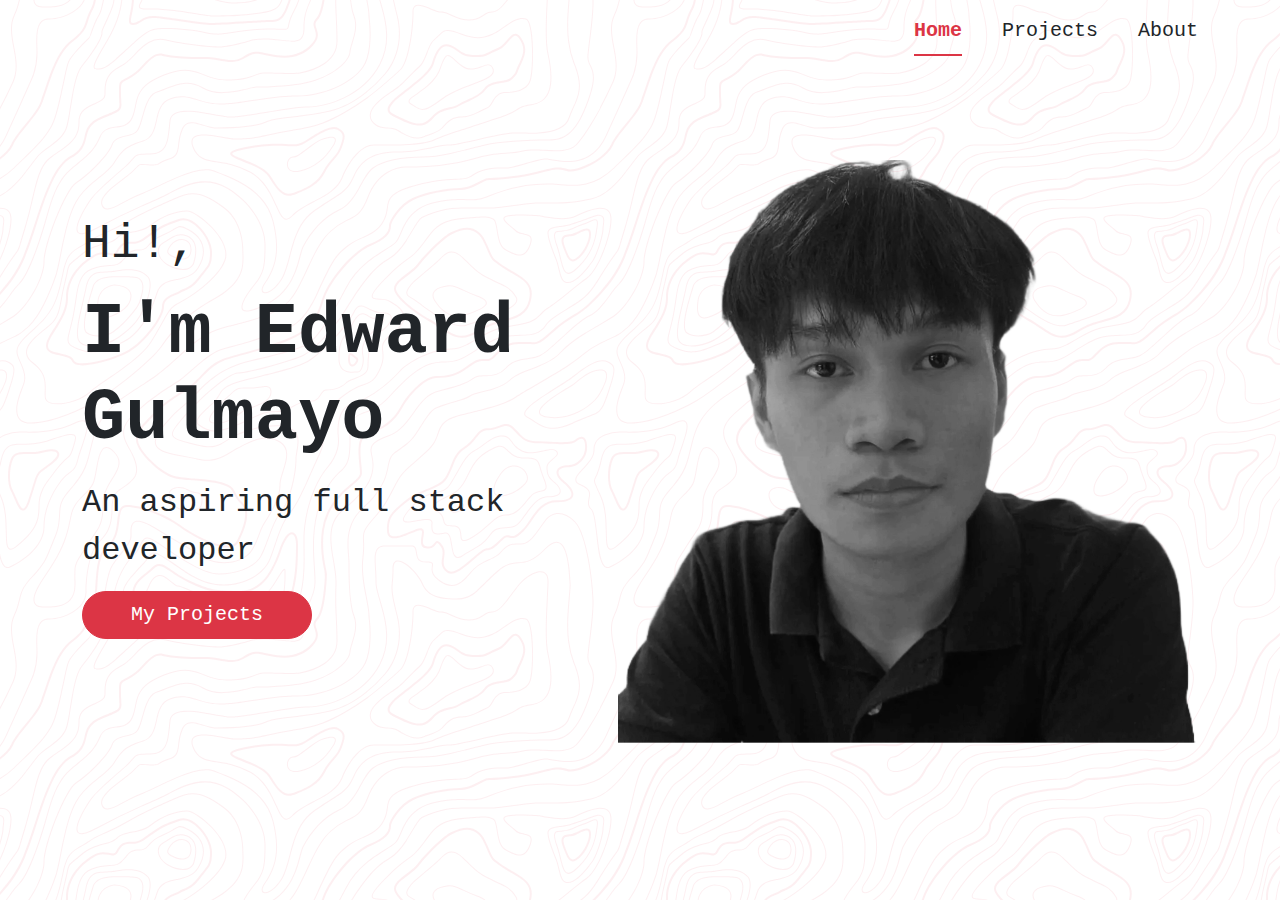
==== commit a026a328: "Initial commit" ====
--- a/index.html
+++ b/index.html
@@ -19,9 +19,7 @@
 		></script>
 		<script src="script.js" defer></script>
 	</head>
-	<body
-		class="overflow-lg-hidden d-flex flex-column justify-content-between container-md fs-5 font-monospace"
-	>
+	<body class="d-flex flex-column container-md fs-5 font-monospace">
 		<nav class="mb-5 py-2">
 			<ul
 				class="nav nav-underline justify-content-end"
@@ -90,7 +88,7 @@
 						<p class="fs-2">An aspiring full stack developer</p>
 
 						<button
-							class="btn btn-lg btn-primary rounded-pill px-5"
+							class="btn btn-lg btn-danger rounded-pill px-5"
 							onclick="projectsTab()"
 						>
 							My Projects
@@ -99,20 +97,127 @@
 					<img
 						id="me"
 						class="mt-5 ms-lg-5 img-fluid"
-						src="../images/me_bw.png"
+						src="./images/me_bw.png"
 						width="580"
 					/>
 				</div>
 			</section>
+
 			<section
-				class="tab-pane fade"
+				class="tab-pane fade mb-5"
 				id="projects"
 				role="tabpanel"
 				aria-labelledby="projects-tab"
 				tabindex="0"
 			>
-				projects
+				<div class="card border border-0 py-5 bg-transparent">
+					<div class="row g-0">
+						<div
+							class="col-md-6 mb-3 mb-md-0 me-md-3"
+							style="transform: rotate(-1deg)"
+						>
+							<img
+								src="./images/personalWebsite.png"
+								class="img-fluid rounded"
+							/>
+						</div>
+
+						<div class="col">
+							<div class="card-body">
+								<h1 class="card-title fw-bold mb-3">
+									Personal Website
+								</h1>
+
+								<p class="card-text">
+									This project was one of my favorites so far because
+									of how fun it was to make.
+								</p>
+							</div>
+						</div>
+					</div>
+				</div>
+
+				<div class="card border border-0 py-5 bg-transparent">
+					<div class="row g-0">
+						<div
+							class="col-md-6 order-md-2 mb-3 mb-md-0 ms-md-3"
+							style="transform: rotate(1deg)"
+						>
+							<img
+								src="./images/studentSuccess.png"
+								class="img-fluid rounded"
+							/>
+						</div>
+
+						<div class="col">
+							<div class="card-body text-end">
+								<h1 class="card-title fw-bold mb-3">Student Success</h1>
+
+								<p class="card-text">
+									Student Success is an organizing app specifically
+									designed for students. It enables you to stay on top
+									of your studies and reach your full potential.
+								</p>
+							</div>
+						</div>
+					</div>
+				</div>
+
+				<div class="card border border-0 py-5 bg-transparent">
+					<div class="row g-0">
+						<div
+							class="col-md-6 mb-3 mb-md-0 me-md-3 d-flex justify-content-center"
+							style="transform: rotate(-1deg)"
+						>
+							<img
+								src="./images/auCitHandbook.jpg"
+								class="img-fluid rounded img-thumbnail rounded"
+								width="300"
+							/>
+						</div>
+
+						<div class="col">
+							<div class="card-body">
+								<h1 class="card-title fw-bold mb-3">AU CIT Handbook</h1>
+
+								<p class="card-text">
+									The AU CIT Handbook is a companion app specifically
+									designed for CIT students. It familiarizes students
+									with the department, helping them navigate their
+									journey to adapt to their environment.
+								</p>
+							</div>
+						</div>
+					</div>
+				</div>
+
+				<div class="card border border-0 py-5 bg-transparent">
+					<div class="row g-0">
+						<div
+							class="col-md-6 order-md-2 mb-3 mb-md-0 ms-md-3 d-flex justify-content-center"
+							style="transform: rotate(1deg)"
+						>
+							<img
+								src="./images/aotErudite.jpg"
+								class="img-fluid rounded"
+								width="300"
+							/>
+						</div>
+
+						<div class="col">
+							<div class="card-body text-end">
+								<h1 class="card-title fw-bold mb-3">AOT Erudite</h1>
+
+								<p class="card-text">
+									AOT Erudite is a companion app for people who like
+									AOT or Attack on Titan.
+								</p>
+							</div>
+						</div>
+					</div>
+				</div>
 			</section>
+
 			<section
 				class="tab-pane fade"
 				id="about"
@@ -120,7 +225,8 @@
 				aria-labelledby="about-tab"
 				tabindex="0"
 			>
-				about
+				<h1 class="fw-bold">References</h1>
+				<a href="https://astaltin.jobs180.com/" class="text-danger">Edward Gulmayo - Jobs180</a>
 			</section>
 		</main>
 	</body>
--- a/style.css
+++ b/style.css
@@ -1,6 +1,6 @@
 body {
 	background-color: #ffffff;
-	background-image: url("data:image/svg+xml,%3Csvg xmlns='http://www.w3.org/2000/svg' width='600' height='600' viewBox='0 0 600 600'%3E%3Cpath fill='%23000000' fill-opacity='0.03' d='M600 325.1v-1.17c-6.5 3.83-13.06 7.64-14.68 8.64-10.6 6.56-18.57 12.56-24.68 19.09-5.58 5.95-12.44 10.06-22.42 14.15-1.45.6-2.96 1.2-4.83 1.9l-4.75 1.82c-9.78 3.75-14.8 6.27-18.98 10.1-4.23 3.88-9.65 6.6-16.77 8.84-1.95.6-3.99 1.17-6.47 1.8l-6.14 1.53c-5.29 1.35-8.3 2.37-10.54 3.78-3.08 1.92-6.63 3.26-12.74 5.03a384.1 384.1 0 0 1-4.82 1.36c-2.04.58-3.6 1.04-5.17 1.52a110.03 110.03 0 0 0-11.2 4.05c-2.7 1.15-5.5 3.93-8.78 8.4a157.68 157.68 0 0 0-6.15 9.2c-5.75 9.07-7.58 11.74-10.24 14.51a50.97 50.97 0 0 1-4.6 4.22c-2.33 1.9-10.39 7.54-11.81 8.74a14.68 14.68 0 0 0-3.67 4.15c-1.24 2.3-1.9 4.57-2.78 8.87-2.17 10.61-3.52 14.81-8.2 22.1-4.07 6.33-6.8 9.88-9.83 12.99-.47.48-.95.96-1.5 1.48l-3.75 3.56c-1.67 1.6-3.18 3.12-4.86 4.9a42.44 42.44 0 0 0-9.89 16.94c-2.5 8.13-2.72 15.47-1.76 27.22.47 5.82.51 6.36.51 8.18 0 10.51.12 17.53.63 25.78.24 4.05.56 7.8.97 11.22h.9c-1.13-9.58-1.5-21.83-1.5-37 0-1.86-.04-2.4-.52-8.26-.94-11.63-.72-18.87 1.73-26.85a41.44 41.44 0 0 1 9.65-16.55c1.67-1.76 3.18-3.27 4.83-4.85.63-.6 3.13-2.96 3.75-3.57a71.6 71.6 0 0 0 1.52-1.5c3.09-3.16 5.86-6.76 9.96-13.15 4.77-7.42 6.15-11.71 8.34-22.44.86-4.21 1.5-6.4 2.68-8.6.68-1.25 1.79-2.48 3.43-3.86 1.38-1.15 9.43-6.8 11.8-8.72 1.71-1.4 3.26-2.81 4.7-4.3 2.72-2.85 4.56-5.54 10.36-14.67a156.9 156.9 0 0 1 6.1-9.15c3.2-4.33 5.9-7.01 8.37-8.07 3.5-1.5 7.06-2.77 11.1-4.02a233.84 233.84 0 0 1 7.6-2.2l2.38-.67c6.19-1.79 9.81-3.16 12.98-5.15 2.14-1.33 5.08-2.33 10.27-3.65l6.14-1.53c2.5-.63 4.55-1.2 6.52-1.82 7.24-2.27 12.79-5.06 17.15-9.05 4.05-3.72 9-6.2 18.66-9.9l4.75-1.82c1.87-.72 3.39-1.31 4.85-1.91 10.1-4.15 17.07-8.32 22.76-14.4 6.05-6.45 13.95-12.4 24.49-18.92 1.56-.96 7.82-4.6 14.15-8.33v-64.58c-4 8.15-8.52 14.85-12.7 17.9-2.51 1.82-5.38 4.02-9.04 6.92a1063.87 1063.87 0 0 0-6.23 4.98l-1.27 1.02a2309.25 2309.25 0 0 1-4.87 3.9c-7.55 6-12.9 10.05-17.61 13.19-3.1 2.06-3.86 2.78-8.06 7.13-5.84 6.07-11.72 8.62-29.15 10.95-11.3 1.5-20.04 4.91-30.75 11.07-1.65.94-7.27 4.27-6.97 4.1-2.7 1.58-4.69 2.69-6.64 3.66-5.63 2.8-10.47 4.17-15.71 4.17-17.13 0-41.44 11.51-51.63 22.83-12.05 13.4-31.42 27.7-45.25 31.16-7.4 1.85-11.85 7.05-14.04 14.69-1.26 4.4-1.58 8.28-1.58 13.82 0 .82.01.98.24 3.63.45 5.18.35 8.72-.77 13.26-1.53 6.2-4.89 12.6-10.59 19.43-13.87 16.65-22.88 46.58-22.88 71.68 0 2.39.02 4.26.06 8.75.12 10.8.1 15.8-.22 21.95-.56 11.18-2.09 20.73-5 29.3h-1.05c2.94-8.56 4.49-18.12 5.05-29.35.31-6.13.34-11.1.22-21.9-.04-4.48-.06-6.36-.06-8.75 0-25.32 9.07-55.47 23.12-72.32 5.6-6.72 8.88-12.99 10.38-19.03 1.09-4.4 1.18-7.85.74-12.93-.23-2.7-.24-2.86-.24-3.72 0-5.62.32-9.57 1.62-14.1 2.28-7.95 6.97-13.44 14.76-15.39 13.6-3.4 32.82-17.59 44.75-30.84C409 360.14 433.58 348.5 451 348.5c5.07 0 9.77-1.33 15.26-4.07 1.93-.96 3.9-2.05 6.58-3.62-.3.18 5.33-3.16 6.98-4.11 10.82-6.21 19.66-9.67 31.11-11.2 17.23-2.3 22.9-4.75 28.57-10.64 4.25-4.41 5.04-5.16 8.22-7.28 4.68-3.11 10.01-7.14 17.55-13.14a1113.33 1113.33 0 0 0 4.86-3.89l1.28-1.02a4668.54 4668.54 0 0 1 6.23-4.98c3.67-2.9 6.55-5.12 9.07-6.95 4.37-3.19 9.16-10.56 13.29-19.4v66.9zm0-116.23c-.62.01-1.27.06-1.95.13-6.13.63-13.83 3.45-21.83 7.45-3.64 1.82-8.46 2.67-14.17 2.71-4.7.04-9.72-.47-14.73-1.33-1.7-.3-3.26-.61-4.67-.93a31.55 31.55 0 0 0-3.55-.57 273.4 273.4 0 0 0-16.66-.88c-10.42-.16-17.2.74-17.97 2.73-.38.97.6 2.55 3.03 4.87 1.01.97 2.22 2.03 4.04 3.55a1746.07 1746.07 0 0 0 4.79 4.02c1.39 1.2 3.1 1.92 5.5 2.5.7.16.86.2 2.64.54 3.53.7 5.03 1.25 6.15 2.63 1.41 1.76 1.4 4.54-.15 8.88-2.44 6.83-5.72 10.05-10.19 10.33-3.63.23-7.6-1.29-14.52-5.06-4.53-2.47-6.82-7.3-8.32-15.26-.17-.87-.32-1.78-.5-2.86l-.43-2.76c-1.05-6.58-1.9-9.2-3.73-10.11-.81-.4-1.59-.74-2.36-1-2.27-.77-4.6-1.02-8.1-.92-2.29.07-14.7 1-13.77.93-20.55 1.37-28.8 5.05-37.09 14.99a133.07 133.07 0 0 0-4.25 5.44l-2.3 3.09-2.51 3.32c-4.1 5.36-7.06 8.48-10.39 11.12-.65.52-1.33 1.04-2.13 1.62l-4.11 2.94a106.8 106.8 0 0 0-5.16 3.99c-4.55 3.74-9.74 8.6-16.25 15.38-8.25 8.58-11.78 13.54-11.7 15.95.07 1.65 1.64 2.11 6.79 2.38 1.61.09 2.15.12 2.98.2 2.95.24 5.09.73 6.81 1.68 7.48 4.15 11.63 7.26 13.95 11.58 3.3 6.15.8 12.88-8.89 20.26-8.28 6.3-11.1 10.37-11.31 14.96-.06 1.17 0 1.93.26 4.43.69 6.47.25 10.65-2.8 17.42a44.23 44.23 0 0 1-4.16 7.53c-2.82 3.97-5.47 5.74-10.6 7.69-.43.16-3.34 1.23-4.27 1.59-1.8.68-3.38 1.36-5.01 2.14-4.18 2-8.4 4.6-13.1 8.24-8.44 6.51-13.23 14.56-15.98 25.06-1.1 4.2-1.55 6.81-2.8 15.21-1.26 8.6-2.17 12.64-4.08 16.55-2.1 4.28-11.93 26.59-12.97 28.88a382.7 382.7 0 0 1-6.37 13.41c-4.07 8.11-7.61 14.07-10.73 17.81-5.38 6.46-8.98 14.37-13.77 28.42a810.14 810.14 0 0 0-1.89 5.6c-1.8 5.35-2.96 8.6-4.26 11.85-6.13 15.32-25.43 26.31-46.46 26.31-11.2 0-20.58-2.74-31.02-8.55-5.6-3.13-4.55-2.42-22.26-14.54-14.33-9.8-17.7-10.73-20.47-6.9-.37.5-1.81 2.74-1.83 2.77a52.24 52.24 0 0 1-4.94 5.9c-.73.79-5.52 5.87-6.97 7.45-2.38 2.6-4.3 4.81-5.98 6.93a45.6 45.6 0 0 0-5.08 7.66c-1.29 2.57-1.9 5.25-2.66 10.6a997.6 997.6 0 0 1-.46 3.18h-1l.47-3.32c.77-5.45 1.4-8.2 2.75-10.9a46.54 46.54 0 0 1 5.2-7.84c1.7-2.14 3.63-4.38 6.03-6.98 1.45-1.59 6.24-6.68 6.96-7.46a51.58 51.58 0 0 0 4.84-5.78s1.47-2.26 1.86-2.8c3.25-4.5 7.08-3.44 21.84 6.67 17.67 12.08 16.62 11.38 22.19 14.48 10.3 5.73 19.5 8.43 30.53 8.43 20.65 0 39.57-10.77 45.54-25.69a219.7 219.7 0 0 0 4.24-11.8 6752.32 6752.32 0 0 0 1.88-5.6c4.83-14.16 8.47-22.14 13.96-28.73 3.05-3.66 6.56-9.57 10.6-17.61 1.97-3.93 4.04-8.31 6.35-13.38 1.03-2.28 10.88-24.61 12.98-28.91 1.85-3.79 2.75-7.76 4-16.25 1.24-8.44 1.7-11.07 2.81-15.32 2.8-10.7 7.71-18.94 16.33-25.6a73.18 73.18 0 0 1 13.29-8.35c1.66-.8 3.27-1.48 5.08-2.18.94-.36 3.86-1.43 4.28-1.59 4.95-1.88 7.44-3.55 10.14-7.33 1.35-1.9 2.68-4.3 4.06-7.37 2.97-6.58 3.39-10.59 2.72-16.9a27.13 27.13 0 0 1-.27-4.58c.22-4.94 3.21-9.24 11.7-15.7 9.33-7.11 11.66-13.34 8.62-19-2.2-4.09-6.25-7.12-13.55-11.17-1.57-.88-3.6-1.33-6.42-1.57-.8-.07-1.34-.1-2.95-.19-5.77-.3-7.63-.85-7.72-3.34-.1-2.81 3.5-7.87 11.97-16.69 6.53-6.8 11.75-11.69 16.33-15.45 1.79-1.47 3.42-2.72 5.2-4.03l4.12-2.94c.79-.58 1.46-1.08 2.1-1.59 3.26-2.6 6.16-5.65 10.21-10.94a383.2 383.2 0 0 0 2.5-3.32l2.31-3.09c1.8-2.39 3.04-4 4.29-5.48 8.47-10.17 16.98-13.96 37.27-15.3-.44.02 12-.9 14.32-.98 3.62-.1 6.05.16 8.46.98.8.27 1.62.62 2.47 1.04 2.27 1.14 3.17 3.87 4.27 10.85l.44 2.76c.17 1.07.33 1.97.5 2.83 1.44 7.69 3.62 12.29 7.8 14.57 6.76 3.68 10.6 5.15 13.99 4.94 4-.25 6.99-3.17 9.3-9.67 1.45-4.04 1.46-6.49.32-7.92-.9-1.12-2.28-1.62-5.57-2.27a55.8 55.8 0 0 1-2.67-.55c-2.54-.6-4.39-1.4-5.93-2.71a252.63 252.63 0 0 0-4.78-4.01 84.35 84.35 0 0 1-4.08-3.6c-2.73-2.6-3.86-4.43-3.28-5.95 1.02-2.64 7.82-3.54 18.93-3.37a230.56 230.56 0 0 1 16.73.88c2.76.39 3.2.49 3.68.6 1.4.3 2.95.62 4.62.91a82.9 82.9 0 0 0 14.56 1.32c5.56-.04 10.24-.86 13.73-2.6 8.1-4.05 15.89-6.9 22.17-7.56.7-.07 1.4-.11 2.05-.13v1zm0-100.94v1.5c-8.62 16.05-17.27 29.55-23.65 35.92-3.19 3.2-7.62 4.9-13.54 5.56-4.45.48-8.28.4-19.18-.2-9.91-.55-15.32-.44-20.52.78a84.05 84.05 0 0 1-15 2.11l-2.25.14c-12.49.75-19.37 1.78-32.72 5.74-4.5 1.33-9.27 2.49-14.3 3.48a246.27 246.27 0 0 1-32.6 3.97c-7.56.45-13.21.57-20.24.57-5.4 0-11.9 1.61-18 5.18-8.3 4.87-15.06 12.87-19.53 24.5a68.57 68.57 0 0 1-4.56 9.8c-3.6 6.2-6.92 8.99-13.38 12.18l-4.03 1.96a64.48 64.48 0 0 0-15.16 10.25c-8.2 7.33-13.72 16.63-22.54 35.6l-2.08 4.49c-7.3 15.7-11.5 23.3-17.35 29.87-7.7 8.66-20.25 14.42-40.31 20.08-4.37 1.23-19.04 5.08-19.24 5.13-6.92 1.87-11.68 3.34-15.63 4.92-10.55 4.22-18.71 10.52-36.38 26.52l-1.7 1.54c-8.58 7.76-13.41 11.9-18.81 15.88-3.95 2.9-8 5.67-12.97 8.91-2.06 1.34-10.3 6.6-12.33 7.94-11.52 7.5-18.53 13.04-24.62 20.08a62.01 62.01 0 0 0-6.44 8.85c-4.13 6.91-6.27 13.15-9.2 25.11l-1.54 6.26c-.6 2.45-1.15 4.54-1.72 6.58-2.97 10.7-6.9 17.36-14.78 26.91L69.6 491a148.51 148.51 0 0 0-4.19 5.3 23.9 23.9 0 0 0-3.44 6.28c-1.16 3.23-1.52 5.9-1.87 11.94-.58 10.05-1.42 15.04-4.63 22.67-1.57 3.72-5.66 14.02-6.41 15.8a73.46 73.46 0 0 1-3.57 7.4c-2.88 5.14-6.71 10.12-13.12 16.95-5.96 6.36-8.87 10.9-10.61 16a56.88 56.88 0 0 0-1.38 4.82l-.46 1.84h-1.03l.52-2.08c.52-2.09.92-3.49 1.4-4.9 1.8-5.25 4.78-9.9 10.84-16.36 6.35-6.78 10.13-11.7 12.97-16.77a72.5 72.5 0 0 0 3.52-7.29c.75-1.76 4.84-12.06 6.4-15.8 3.17-7.5 3.99-12.4 4.56-22.33.35-6.14.72-8.88 1.93-12.23a24.9 24.9 0 0 1 3.58-6.54c1.27-1.7 2.6-3.37 4.22-5.34l4.11-4.95c7.8-9.46 11.66-16 14.59-26.54.56-2.04 1.1-4.12 1.71-6.56l1.53-6.26c2.96-12.04 5.13-18.36 9.32-25.39 1.84-3.08 4-6.05 6.54-8.99 6.17-7.12 13.24-12.7 24.83-20.26 2.05-1.33 10.28-6.6 12.33-7.94 4.96-3.22 9-5.98 12.92-8.87 5.37-3.95 10.19-8.08 18.74-15.82l1.7-1.54c17.76-16.09 25.98-22.43 36.67-26.7 4-1.6 8.8-3.09 15.75-4.96.21-.06 14.87-3.9 19.22-5.13 19.9-5.61 32.32-11.31 39.85-19.78 5.76-6.48 9.93-14.02 17.18-29.64l2.09-4.5c8.87-19.07 14.44-28.46 22.77-35.9a65.48 65.48 0 0 1 15.38-10.4l4.04-1.97c6.3-3.1 9.47-5.77 12.96-11.77a67.6 67.6 0 0 0 4.48-9.67c4.56-11.84 11.47-20.02 19.97-25 6.25-3.66 12.93-5.32 18.5-5.32 7.01 0 12.65-.12 20.17-.57a245.3 245.3 0 0 0 32.47-3.96c5-.98 9.75-2.13 14.22-3.45 13.43-3.98 20.38-5.02 32.94-5.78l2.24-.14c5.76-.37 9.8-.9 14.85-2.09 5.31-1.25 10.79-1.35 22.6-.7 9.04.5 12.84.58 17.21.1 5.71-.62 9.94-2.26 12.95-5.26 6.44-6.45 15.3-20.37 24.35-36.72zm0 450.21c-1.28-4.6-2.2-10.55-3.33-20.25l-.24-2.04-.23-2.03c-1.82-15.7-3.07-21.98-5.55-24.47-2.46-2.46-3.04-5.03-2.52-8.64.1-.6.18-1.1.39-2.15.69-3.54.77-5.04.08-6.84-.91-2.38-3.31-4.41-7.79-6.26-5.08-2.09-6.52-4.84-4.89-8.44.66-1.45 1.79-3.02 3.52-5.01 1.04-1.2 5.48-5.96 5.08-5.53 6.15-6.7 8.98-11.34 8.98-16.48a15.2 15.2 0 0 1 6.5-12.89v1.26a14.17 14.17 0 0 0-5.5 11.63c0 5.47-2.93 10.29-9.24 17.16.38-.42-4.04 4.33-5.07 5.5-1.67 1.93-2.75 3.43-3.36 4.77-1.37 3.04-.23 5.22 4.36 7.1 4.71 1.95 7.32 4.16 8.34 6.83.78 2.04.7 3.67-.03 7.4-.2 1.03-.3 1.51-.38 2.09-.48 3.33.03 5.59 2.23 7.8 2.74 2.74 3.98 8.96 5.84 25.06l.24 2.03.23 2.04c.82 7.01 1.53 12.06 2.34 16.03v4.33zm0-62.16c-1.4-3.13-4.43-9.9-4.95-11.17-1.02-2.53-1.25-3.8-.91-5.18.2-.84 2.05-4.68 2.32-5.33a70.79 70.79 0 0 0 3.54-11.2v3.99a62.82 62.82 0 0 1-2.62 7.6c-.31.75-2.09 4.46-2.27 5.18-.28 1.12-.08 2.22.87 4.57.41 1.02 2.5 5.7 4.02 9.09v2.45zm0-85.09c-1.65 1.66-3.66 2.9-6.4 4.13-.25.1-13.97 5.47-20.4 8.43-9.35 4.32-16.7 5.9-23.03 5.25-5.08-.53-9.02-2.25-14.77-5.92l-3.2-2.07a77.4 77.4 0 0 0-5.44-3.27c-4.05-2.18-3.25-5.8 1.47-10.47 3.71-3.68 9.6-7.93 18.73-13.8l4.46-2.82c17.95-11.33 18.22-11.5 22.27-14.74 11.25-9 19.69-14.02 26.31-15.1v1.02c-6.37 1.1-14.62 6-25.69 14.86-4.1 3.28-4.34 3.44-22.36 14.8a652.4 652.4 0 0 0-4.45 2.83c-9.07 5.83-14.92 10.05-18.57 13.66-4.31 4.28-4.95 7.13-1.7 8.88 1.7.91 3.29 1.88 5.5 3.3l3.2 2.08c5.64 3.59 9.45 5.25 14.34 5.76 6.13.64 13.32-.9 22.52-5.15 6.46-2.98 20.18-8.35 20.4-8.44 3.04-1.37 5.1-2.71 6.81-4.69v1.47zm0-41.37v1c-6.56.26-12.11 3.13-19.71 9.08l-4.63 3.68a51.87 51.87 0 0 1-4.4 3.14c-.82.52-5.51 3.33-6.22 3.76-3.31 2-6.15 3.8-8.87 5.6a112.61 112.61 0 0 0-8.16 5.92c-4.61 3.72-7.4 6.9-7.97 9.35-.63 2.67 1.48 4.53 7.05 5.46 10.7 1.78 20.92-.05 30.45-4.65a61.96 61.96 0 0 0 17.1-12.2 41.8 41.8 0 0 0 5.36-7.42v1.92a38.94 38.94 0 0 1-4.64 6.19 62.95 62.95 0 0 1-17.39 12.41c-9.7 4.68-20.13 6.55-31.05 4.73-6.06-1-8.65-3.29-7.85-6.67.64-2.74 3.53-6.05 8.31-9.9 2.35-1.9 5.1-3.88 8.24-5.97 2.73-1.82 5.58-3.61 8.9-5.62.72-.44 5.4-3.24 6.22-3.75 1.26-.8 2.6-1.76 4.3-3.09.8-.62 3.9-3.1 4.63-3.67 7.77-6.1 13.49-9.04 20.33-9.3zm0-154.6v1c-1.75-.24-4.3.23-7.82 1.55-10.01 3.75-13.8 5.07-19.15 6.76-1.78.56-2.63.83-3.87 1.24-1.48.5-3.16.76-6.74 1.16a1550.34 1550.34 0 0 0-2.64.3c-7.8.94-11.28 2.47-11.28 6.07 0 4.45 2.89 13.18 7.96 25.81a57.34 57.34 0 0 1 2.33 7.6 258.32 258.32 0 0 1 .84 3.46c1.86 7.62 3.17 10.71 5.56 11.67 2.21.88 4.7.6 7.47-.72 3.48-1.69 7.22-4.94 11.2-9.47 1.52-1.7 2.97-3.49 4.59-5.57l3.16-4.1c2.59-3.23 6.07-12.21 8.39-20.23v3.45c-2.29 7.2-5.27 14.5-7.61 17.41-.44.55-2.67 3.46-3.15 4.09-1.63 2.1-3.1 3.9-4.62 5.62-4.08 4.61-7.9 7.94-11.53 9.7-2.99 1.44-5.77 1.75-8.28.74-2.84-1.13-4.2-4.34-6.15-12.35a2097.48 2097.48 0 0 1-.84-3.46c-.8-3.2-1.47-5.45-2.28-7.46-5.14-12.8-8.04-21.55-8.04-26.19 0-4.37 3.84-6.06 12.16-7.07a160.9 160.9 0 0 1 2.65-.3c3.5-.39 5.15-.64 6.53-1.1 1.26-.42 2.1-.7 3.88-1.26 5.34-1.68 9.11-3 19.1-6.74 3.53-1.32 6.22-1.84 8.18-1.61zM0 292c10.13-11.31 18.13-23.2 23.07-35.39 3.3-8.14 6.09-16.12 10.81-30.55l1.59-4.84c6.53-19.94 10.11-29.82 14.77-39.56 6.07-12.72 12.55-21.18 20.27-25.54 6.66-3.76 10.2-7.86 12.22-13.15a46.6 46.6 0 0 0 1.86-6.58c1.23-5.2 2.05-7.59 3.93-10.36 2.45-3.62 6.27-6.53 12.1-8.96 15.78-6.58 16.73-7.04 18.05-9.01.65-.98.83-2.15.74-4.51-.03-.73-.23-3.82-.24-4A93.8 93.8 0 0 1 119 94c0-10.04.18-11.37 2.37-13.15.52-.42 1.13-.8 2.07-1.3.27-.14 2.18-1.12 2.84-1.48a68.4 68.4 0 0 0 9.12-5.87c2.06-1.54 2.64-2.14 8.01-7.93 3.78-4.09 6.21-6.36 8.96-8.12 3.64-2.33 7.2-3.12 10.9-2.11 4.4 1.2 10.81 2 18.78 2.46 6.9.4 12.9.5 21.95.5 4.87 0 8.97.47 15.4 1.57 7.77 1.33 9.3 1.54 12.38 1.54 4.05 0 7.43-.88 10.68-2.95 5.06-3.22 8.11-4.67 11.2-5.2 3.62-.64 4.77-.46 16.55 2.06 17.26 3.7 30.85 1.36 41.06-9.7 5.1-5.53 5.48-8.9 3.48-14.8-.83-2.42-1.03-3.1-1.17-4.3-.29-2.52.5-4.71 2.71-6.93 2.65-2.65 4.72-9.17 6.22-18.29h2.03c-1.56 9.71-3.77 16.65-6.83 19.7-1.79 1.8-2.36 3.39-2.14 5.28.11 1 .3 1.63 1.07 3.9 2.22 6.53 1.76 10.66-3.9 16.8-10.77 11.66-25.07 14.13-42.95 10.3-11.42-2.45-12.55-2.62-15.78-2.06-2.77.48-5.62 1.84-10.47 4.92a20.93 20.93 0 0 1-11.76 3.27c-3.25 0-4.81-.22-12.73-1.57C212.74 59.46 208.73 59 204 59c-9.1 0-15.11-.1-22.07-.5-8.09-.47-14.62-1.29-19.2-2.54-5.62-1.53-10.17 1.38-17.85 9.66-5.5 5.94-6.08 6.53-8.28 8.18a70.38 70.38 0 0 1-9.38 6.03c-.68.37-2.58 1.35-2.84 1.49-.84.44-1.35.76-1.75 1.08C121.16 83.6 121 84.8 121 94c0 1.85.06 3.54.17 5.44 0 .17.2 3.28.24 4.03.1 2.75-.13 4.29-1.08 5.71-1.67 2.5-2.27 2.8-18.95 9.74-5.48 2.29-8.99 4.96-11.2 8.24-1.71 2.51-2.47 4.73-3.64 9.7-.83 3.5-1.21 4.92-1.94 6.83-2.18 5.73-6.05 10.19-13.1 14.18-7.3 4.12-13.55 12.28-19.46 24.66-4.6 9.64-8.17 19.46-14.67 39.32l-1.58 4.84c-4.75 14.47-7.54 22.48-10.86 30.69-5.28 13.01-13.95 25.65-24.93 37.6v-2.97zm0 78v-.5l1-.01c6.32 0 7.47 5.2 4.6 13.36a60.36 60.36 0 0 1-5.6 11.3v-1.92a57.76 57.76 0 0 0 4.65-9.72c2.69-7.6 1.71-12.02-3.65-12.02-.34 0-.67 0-1 .02v-46.59a340.96 340.96 0 0 0 13.71-8.34c13.66-9.46 29.79-37.6 29.79-53.59 0-18.1 21.57-72.64 32.23-79.42 12.71-8.09 32.24-27.96 35.8-37.75 1.93-5.3 5.5-7.27 14.42-9.37 6.15-1.44 8.64-2.42 10.67-4.79 1.5-1.74 2.72-4.79 4.33-10.3.23-.78 1.9-6.68 2.43-8.46 3.62-12.08 7.3-18.49 13.47-20.39 2.5-.76 3.03-.98 9.74-3.7 7.49-3.03 11.97-4.43 17.12-4.92 6.75-.65 13.13.75 19.55 4.67 5.43 3.32 12.19 4.72 20.17 4.56 6.03-.12 12.2-1.07 19.83-2.8 1.82-.4 7.38-1.74 8.26-1.94 2.69-.6 4.34-.89 5.48-.89 4.97 0 8.93-.05 14.2-.27 7.9-.32 15.56-.92 22.75-1.88 8.5-1.14 15.9-2.73 21.88-4.82 18.9-6.62 32.64-18.3 33.67-27.59.29-2.56.4-2.96 2.79-11.11 2.33-7.95 3.21-12.93 2.72-18.23-.2-2.24-.69-4.38-1.48-6.42-1.5-3.92-2.63-9.4-3.43-16.18h.9c.77 6.47 1.89 11.72 3.47 15.82a24.93 24.93 0 0 1 1.54 6.69c.5 5.46-.4 10.54-2.77 18.6-2.36 8.06-2.47 8.47-2.74 10.95-1.09 9.75-15.1 21.68-34.33 28.41-6.06 2.12-13.52 3.72-22.09 4.87-7.22.96-14.92 1.57-22.83 1.89-5.3.21-9.27.27-14.25.27-1.04 0-2.64.27-5.26.87-.87.2-6.43 1.53-8.26 1.94-7.68 1.73-13.92 2.7-20.03 2.82-8.15.17-15.1-1.27-20.71-4.7-6.23-3.81-12.4-5.16-18.93-4.54-5.04.48-9.44 1.86-16.84 4.86-6.75 2.74-7.29 2.95-9.82 3.73-5.73 1.76-9.28 7.96-12.81 19.72-.53 1.77-2.2 7.66-2.43 8.46-1.66 5.65-2.91 8.78-4.53 10.67-2.22 2.58-4.84 3.62-12.01 5.3-7.8 1.83-11.13 3.66-12.9 8.54-3.65 10.04-23.32 30.06-36.2 38.25C65.94 190 44.5 244.2 44.5 262c0 16.34-16.3 44.78-30.22 54.41-2.14 1.48-8.24 5.12-14.28 8.68v-1.16 46.09zm0-173.7v-1.11c7.42-3.82 14.55-10.23 21.84-18.98 3.8-4.56 14.21-18.78 15.79-20.55 1.8-2.04 4.06-3.96 7.42-6.45 1.08-.8 4.92-3.57 5.49-3.99 9.36-6.85 14-11.96 15.98-19.36.8-2.98 1.54-6.78 2.46-12.3.23-1.44 2-12.46 2.56-15.79 2.87-16.77 5.73-26.79 10.07-32.1C92.46 52.43 101.5 38.13 101.5 33c0-2.54.34-3.35 6.05-15.71.68-1.49 1.25-2.74 1.77-3.93 2.5-5.75 3.9-10.04 4.14-13.36h1c-.23 3.48-1.66 7.87-4.23 13.76-.52 1.2-1.09 2.45-1.78 3.95-5.54 12.01-5.95 12.99-5.95 15.29 0 5.47-9.09 19.84-20.11 33.31-4.2 5.12-7.03 15.06-9.86 31.64-.57 3.33-2.33 14.33-2.57 15.78-.92 5.56-1.67 9.38-2.48 12.4-2.05 7.68-6.82 12.93-16.35 19.91l-5.49 3.98c-3.3 2.45-5.51 4.34-7.27 6.31-1.53 1.73-11.94 15.93-15.76 20.53-7.52 9.02-14.88 15.6-22.61 19.46zm0 361.83v-4.33c.48 2.36 1 4.35 1.6 6.15 2 6.03 4.6 8.26 8.19 6.59C28.76 557.69 43.5 542.4 43.5 527c0-16.2 6.37-31.99 17.1-46.3 1.88-2.5 3.66-4.4 5.53-6 .73-.62 1.45-1.18 2.3-1.8l2-1.43c3.68-2.68 5.32-5.28 7.08-12.59.75-3.07 1.38-5.02 4.2-13.26l.63-1.88c3.24-9.58 4.56-14.97 4.17-18.65-.48-4.43-3.8-5.23-11.3-1.64a81.12 81.12 0 0 1-9.15 3.7c-13.89 4.67-26.96 5.8-42.66 5.42l-1.95-.05-1.45-.02a39.8 39.8 0 0 0-15.05 2.96A21.81 21.81 0 0 0 0 438.37v-1.26a23.55 23.55 0 0 1 4.55-2.57 40.77 40.77 0 0 1 16.92-3.02l1.95.05c15.6.38 28.57-.75 42.32-5.37a80.12 80.12 0 0 0 9.04-3.65c8.04-3.84 12.16-2.85 12.72 2.43.42 3.89-.92 9.34-4.21 19.08l-.64 1.88c-2.8 8.2-3.43 10.15-4.16 13.18-1.82 7.52-3.59 10.34-7.47 13.16l-2 1.43c-.84.6-1.54 1.15-2.25 1.75a35.45 35.45 0 0 0-5.37 5.84c-10.61 14.15-16.9 29.74-16.9 45.7 0 15.88-15 31.45-34.29 40.45-4.3 2.01-7.39-.66-9.56-7.18-.23-.68-.44-1.39-.65-2.13zm0-62.16v-2.45l1.46 3.27c2.1 4.8 3.46 10.33 4.26 16.77.66 5.3.84 9.3 1.04 18.5.2 9.32.5 12.75 1.63 15.05 1.28 2.6 3.67 2.35 8.29-1.5 17.14-14.3 21.82-22.9 21.82-38.62 0-7.17 1.1-12.39 3.7-17.68 2.27-4.67 3.65-6.62 13.4-19.62a69.8 69.8 0 0 1 7.6-8.79 44.76 44.76 0 0 1 3.54-3.06c.38-.3.64-.52.89-.74a10.47 10.47 0 0 0 2.63-3.32 35.78 35.78 0 0 0 2.26-5.94l.37-1.2.36-1.15c.29-.91.48-1.55.66-2.16.45-1.53.74-2.68.91-3.66.38-2.2.12-3.49-.85-4.15-2.35-1.61-9.28-.24-23.8 4.94-9.54 3.4-16.12 4.17-27.85 4.26-7.71.06-10.43.4-13.25 2.12-3.48 2.12-5.84 6.4-7.58 14.26-.5 2.2-.99 4.19-1.49 5.98v-3.98l.51-2.22c1.8-8.1 4.28-12.6 8.04-14.9 3.04-1.85 5.86-2.2 13.77-2.26 11.61-.09 18.1-.84 27.51-4.2 14.93-5.32 21.95-6.71 24.7-4.83 1.38.94 1.71 2.6 1.28 5.15a33.69 33.69 0 0 1-.94 3.78l-.66 2.17-.36 1.15-.37 1.2a36.64 36.64 0 0 1-2.33 6.1c-.8 1.53-1.61 2.52-2.86 3.61l-.92.77-1.02.83c-.9.74-1.65 1.4-2.47 2.18a68.84 68.84 0 0 0-7.48 8.66c-9.7 12.93-11.07 14.87-13.31 19.46-2.52 5.15-3.59 10.22-3.59 17.24 0 16.04-4.82 24.91-22.18 39.38-5.04 4.2-8.18 4.55-9.83 1.18-1.22-2.5-1.52-5.94-1.73-15.47-.2-9.16-.38-13.15-1.03-18.4-.79-6.34-2.12-11.8-4.19-16.49L0 495.98zM379.27 0h1.04l1.5 5.26c3.28 11.56 4.89 19.33 5.26 27.8.49 11.01-1.52 21.26-6.63 31.17-7.8 15.13-20.47 26.5-36.22 34.1-12.38 5.96-26.12 9.17-36.22 9.17-6.84 0-17.24 1.38-37.27 4.62l-2.27.37c-24.5 3.99-31.65 5-37.46 5-3.49 0-4.08-.08-19.54-2.8-3.56-.64-6.32-1.1-9-1.5-20.23-2.96-31-1.2-31.96 7.86-.1.85-.18 1.72-.29 2.81l-.27 2.73c-1.1 10.9-2.02 15.73-4.31 19.96-2.9 5.34-7.77 7.95-15.63 7.95-10.2 0-12.92.6-15.5 3.17.52-.51-5.03 5.85-8.16 8.7-2.75 2.5-14.32 12.55-15.77 13.83a341.27 341.27 0 0 0-6.54 5.92c-6.97 6.49-11.81 11.76-14.6 16.15-5.92 9.3-10.48 18.04-11.69 24.08-1.66 8.3 3.67 9.54 19.02 1.21a626.23 626.23 0 0 1 44.54-21.9c3.5-1.56 14.04-6.2 15.68-6.95 5.05-2.25 8.3-3.8 10.78-5.15l1.95-1.07 2.18-1.18c1.76-.94 3.38-1.76 5-2.55 18.1-8.72 34.48-10.46 50.33-1.2 22.89 13.34 38.28 37.02 38.28 56.44 0 19.12-.73 25.13-5.18 33.2a45.32 45.32 0 0 1-4.94 7.12c-6.47 7.77-11.81 16.2-12.76 21.27-1.2 6.34 4.69 7.03 20.17-.05 13.31-6.08 22.4-14.95 28.5-26.32a80.51 80.51 0 0 0 6.1-15.13c.9-2.98 3.17-11.65 3.41-12.48a29.02 29.02 0 0 1 1.75-4.83c7.47-14.93 21.09-30.5 36.25-37.24 7.61-3.38 13-9.65 19.4-20.79.84-1.48 4.26-7.64 5.14-9.17 3.52-6.1 6.22-9.7 9.37-11.98 10.15-7.4 28.7-11.1 50.29-11.1 7.52 0 16.54-1.24 27.51-3.58a420.1 420.1 0 0 0 14.96-3.52c-1.3.33 15.54-3.98 19.42-4.89 14.15-3.33 41.07-5.01 64.11-5.01 17.36 0 27.82-9.23 38.53-38.67 6.62-18.21 6.62-26.37 2.69-34.35l-1.18-2.37A13.36 13.36 0 0 1 587.5 58c0-4.03 0-4.01 2.5-24.56.46-3.73.8-6.74 1.12-9.64.9-8.45 1.38-15.2 1.38-20.8 0-.94-.02-1.94-.04-3h1c.03 1.06.04 2.06.04 3 0 5.65-.48 12.43-1.39 20.9-.3 2.91-.66 5.93-1.11 9.66-2.5 20.45-2.5 20.47-2.5 24.44 0 1.97.45 3.57 1.45 5.68.24.51 1.16 2.35 1.17 2.36 4.06 8.24 4.06 16.68-2.65 35.13-10.84 29.8-21.63 39.33-39.47 39.33-22.96 0-49.83 1.68-63.89 4.99-3.86.9-20.69 5.2-19.4 4.88a421.05 421.05 0 0 1-14.99 3.53c-11.04 2.35-20.11 3.6-27.72 3.6-21.4 0-39.76 3.67-49.7 10.9-3 2.19-5.64 5.7-9.1 11.68-.87 1.52-4.29 7.68-5.14 9.17-6.49 11.3-12 17.71-19.86 21.2-14.9 6.63-28.38 22.03-35.75 36.77a28.17 28.17 0 0 0-1.69 4.67c-.23.8-2.5 9.49-3.4 12.5a81.48 81.48 0 0 1-6.19 15.3c-6.2 11.56-15.44 20.58-28.96 26.76-16.1 7.36-23 6.55-21.58-1.04 1-5.29 6.4-13.83 12.99-21.73a44.33 44.33 0 0 0 4.82-6.96c4.35-7.88 5.06-13.77 5.06-32.72 0-19.04-15.19-42.4-37.72-55.55-15.57-9.08-31.62-7.38-49.45 1.21a132.9 132.9 0 0 0-7.14 3.71l-1.95 1.07a158.83 158.83 0 0 1-10.85 5.19c-1.65.74-12.18 5.38-15.69 6.95a625.25 625.25 0 0 0-44.46 21.86c-15.95 8.66-22.37 7.16-20.48-2.29 1.24-6.2 5.83-15.02 11.82-24.42 2.85-4.48 7.74-9.8 14.77-16.34 1.98-1.85 4.12-3.79 6.56-5.94 1.46-1.29 13.02-11.33 15.75-13.82 3.09-2.8 8.6-9.14 8.14-8.67 2.82-2.82 5.75-3.46 16.2-3.46 7.5 0 12.04-2.43 14.75-7.42 2.2-4.07 3.11-8.84 4.2-19.59l.26-2.73.3-2.81c.56-5.42 4.47-8.5 11.23-9.6 5.44-.88 12.51-.51 21.86.86 2.7.4 5.47.86 9.04 1.49 15.33 2.7 15.96 2.8 19.36 2.8 5.73 0 12.9-1.03 37.3-5l2.27-.36c20.1-3.26 30.52-4.64 37.43-4.64 9.95 0 23.54-3.18 35.78-9.08 15.57-7.5 28.09-18.73 35.78-33.65 5.02-9.75 7-19.82 6.51-30.67-.37-8.37-1.96-16.08-5.23-27.57L379.27 0zm13.68 0h1.02c.78 3.9 1.92 8.7 3.51 14.88 3.63 14.05 3.06 27.03-.75 38.77a61 61 0 0 1-11.35 20.68 138.36 138.36 0 0 1-19.32 18.77c-11.32 9.02-23.36 15.49-35.95 18.39a258.63 258.63 0 0 1-22.57 4.07c-3.17.44-6.36.85-10.3 1.32l-9.39 1.12c-11.53 1.41-17.45 2.55-21.64 4.46-9.28 4.21-28.35 6.04-49.21 6.04-1.37 0-2.8-.12-4.3-.35-2.62-.41-5-1.03-9.14-2.29-7.34-2.21-9.63-2.75-12.63-2.56-3.9.23-6.63 2.29-8.47 6.89-1.86 4.66-2.42 7.53-3.34 14.98-1.1 8.98-2.87 12.12-9.97 14.3a40.12 40.12 0 0 0-6.8 2.66c-.63.33-1.16.64-1.76 1.02l-1.34.86c-1.9 1.14-3.86 1.49-9.25 1.49-3.2 0-8.83-.55-9.51-.39-1.22.28-.75-.14-7.14 6.24-1.5 1.5-3.49 3.18-6.32 5.37-1.52 1.18-7.16 5.43-7.94 6.03-4.96 3.78-8.33 6.6-11.06 9.38-4.88 4.98-6.85 9.15-5.56 12.7 1.34 3.67 4.07 4.42 8.9 2.82a55.72 55.72 0 0 0 7.77-3.48c1.5-.77 7.78-4.13 9.37-4.96a116.8 116.8 0 0 1 12.31-5.68 162.2 162.2 0 0 0 11.04-4.84c2.04-.97 10.74-5.16 13-6.22 4.41-2.1 8.1-3.78 11.65-5.29 17.14-7.3 29.32-9.9 37.67-6.65l5.43 2.1c2.3.88 4.17 1.62 6.02 2.38a150.9 150.9 0 0 1 13.07 6c18.34 9.63 30.35 22.13 34.79 39.87 6.96 27.85 3.6 45.53-8.08 62.4-3.97 5.75-3.52 9.2.06 8.97 4.14-.28 10.21-4.95 15.11-12.52 3.1-4.8 5.1-10.45 8.05-21.53l1.69-6.35c.66-2.47 1.24-4.52 1.83-6.5 4.93-16.56 11-27.28 21.56-34.76 7.15-5.06 23.73-15.5 25.48-16.75 6.74-4.81 10.53-9.44 14.34-18 7.74-17.44 21.09-24.34 44.47-24.34 9.36 0 17.91-1.13 29.53-3.49a624.86 624.86 0 0 0 6.2-1.28c2.4-.5 4.07-.84 5.66-1.13 4.03-.74 7.04-1.1 9.61-1.1 4.44 0 9.39-1 31.39-5.99l2.95-.66c16.34-3.67 25.64-5.35 31.66-5.35 1.54 0 2.4.01 6.4.1 7.8.15 12.27.13 17.33-.2 16.41-1.06 26.73-5.36 29.8-14.56a87.1 87.1 0 0 1 3.55-8.83c-.15.31 2.29-4.96 2.9-6.38 5.38-12.3 5.57-21.92-1.44-39.44a86.4 86.4 0 0 1-5.26-20.72c-1.61-11.98-1.38-23.14.1-40.35l.2-2.12h1l-.2 2.2c-1.48 17.15-1.7 28.24-.11 40.14a85.4 85.4 0 0 0 5.2 20.47c7.1 17.78 6.91 27.67 1.43 40.22-.62 1.43-3.06 6.72-2.91 6.4a86.17 86.17 0 0 0-3.52 8.73c-3.23 9.72-13.9 14.15-30.68 15.24-5.1.33-9.58.35-17.42.2-3.98-.09-4.84-.1-6.37-.1-5.91 0-15.18 1.67-31.44 5.32l-2.95.67c-22.16 5.02-27.05 6.01-31.61 6.01-2.5 0-5.45.36-9.43 1.09-1.58.29-3.25.62-5.64 1.11a4894.21 4894.21 0 0 0-6.2 1.29c-11.68 2.37-20.3 3.51-29.73 3.51-23.02 0-36 6.71-43.53 23.66-3.9 8.8-7.82 13.58-14.7 18.5-1.78 1.27-18.36 11.7-25.48 16.75-10.34 7.32-16.3 17.87-21.19 34.23-.58 1.96-1.15 4-1.82 6.47l-1.69 6.35c-2.98 11.18-5 16.9-8.17 21.81-5.05 7.81-11.37 12.68-15.89 12.98-4.7.31-5.3-4.23-.94-10.53 11.52-16.64 14.82-34.03 7.92-61.6-4.35-17.42-16.16-29.72-34.27-39.22-4-2.1-8.2-4-12.99-5.97-1.84-.75-3.7-1.49-6-2.38l-5.43-2.08c-8.03-3.12-20.02-.58-36.92 6.63-3.52 1.5-7.21 3.19-11.61 5.27l-13 6.22c-4.71 2.22-8.16 3.75-11.11 4.88a115.87 115.87 0 0 0-12.21 5.63c-1.58.83-7.86 4.18-9.37 4.96a56.55 56.55 0 0 1-7.9 3.54c-5.3 1.75-8.62.85-10.17-3.43-1.46-4.02.66-8.5 5.8-13.74 2.75-2.82 6.16-5.66 11.15-9.48.79-.6 6.43-4.85 7.94-6.02a66.96 66.96 0 0 0 6.23-5.28c6.74-6.74 6.1-6.16 7.61-6.51.87-.2 6.69.36 9.74.36 5.22 0 7.03-.32 8.74-1.35l1.31-.84c.62-.4 1.18-.72 1.84-1.07a41.07 41.07 0 0 1 6.96-2.72c6.64-2.04 8.22-4.84 9.28-13.47.93-7.53 1.5-10.47 3.4-15.24 1.99-4.95 5.04-7.26 9.34-7.51 3.17-.2 5.5.35 12.97 2.6a63.54 63.54 0 0 0 9.02 2.26c1.45.22 2.83.34 4.14.34 20.71 0 39.7-1.82 48.8-5.96 4.32-1.96 10.29-3.1 21.93-4.53l9.4-1.12c3.92-.48 7.11-.88 10.27-1.32 8.16-1.14 15.4-2.43 22.49-4.06 12.42-2.86 24.33-9.26 35.55-18.2a137.4 137.4 0 0 0 19.18-18.64 60.02 60.02 0 0 0 11.15-20.32c3.76-11.57 4.32-24.36.75-38.23A284.86 284.86 0 0 1 392.95 0zM506.7 0h1.26c-.5.66-.9 1.18-1.17 1.51-3.95 4.96-6.9 7.92-9.82 9.57A10.02 10.02 0 0 1 492 12.5c-2.38 0-4.24.67-6.71 2.21l-2.65 1.71c-4.38 2.8-8.01 4.08-13.64 4.08-5.6 0-9.99-1.26-16.08-4.05a202.63 202.63 0 0 1-2.3-1.06l-2.18-.98c-1.6-.7-2.92-1.17-4.17-1.48a13.42 13.42 0 0 0-3.27-.43c-2.3 0-4.3-.68-11-3.37l-1.56-.62c-5-1.97-8.1-2.82-10.52-2.66-2.93.2-4.42 2.03-4.42 6.15 0 20.76-5.21 50.42-12.15 57.35-7.58 7.59-26.55 23.7-34.06 29.06-13.16 9.4-31.17 20.2-44.11 25.06a106.87 106.87 0 0 1-13.32 4.03c-3.28.78-6.6 1.43-11.25 2.24-.53.1-8.8 1.5-11.5 1.99-4.86.87-9.3 1.74-14 2.76-20.62 4.48-25.07 5.01-38.11 5.01-2.49 0-2.9-.07-14.05-2-2.42-.42-4.31-.73-6.15-1-8.11-1.19-13.83-1.36-17.64-.2-4.54 1.4-5.93 4.65-3.7 10.52 2.02 5.28 4.84 8.61 8.84 10.74 3.26 1.74 6.75 2.6 13.82 3.71 9.42 1.48 10.94 1.75 15.5 2.92a78.2 78.2 0 0 1 18.62 7.37c8.3 4.58 14.58 11.5 19.98 20.89 2.73 4.73 9.46 19.33 10.54 21.19 3.4 5.85 6.26 6.63 10.89 2 4.95-4.94 10.35-8.37 21.13-14.06.47-.25 2.06-1.1 2.12-1.12 7.98-4.21 11.92-6.51 15.87-9.54 5.11-3.9 8.66-8.1 10.77-13.11 8.52-20.24 20.75-33.31 32.46-33.31l5.5.03c10.53.08 17.35.02 24.9-.31 13.66-.62 23.78-2.09 29.39-4.67 5.85-2.7 13.42-5.49 24.18-9.02 3.46-1.14 6.29-2.05 12.7-4.1 7.7-2.45 11.08-3.54 15.17-4.9a1059.43 1059.43 0 0 1 11.33-3.72c3.67-1.2 5.96-2 8.03-2.78a59.88 59.88 0 0 0 6.66-2.94c1.87-.98 3.76-2.1 5.86-3.5 3.48-2.33 6.15-3.13 12.04-4.13l1.15-.2c5.71-1.01 9-2.3 12.76-5.63 7.82-6.96 8.58-23.18 3.84-44.52-1.7-7.67-2.1-19.28-1.57-35.47A837.22 837.22 0 0 1 546.76 0h1l-.15 3.06c-.32 6.42-.53 11.02-.68 15.62-.51 16.1-.12 27.65 1.56 35.21 4.82 21.68 4.04 38.2-4.16 45.48-3.91 3.48-7.37 4.84-13.24 5.87l-1.16.2c-5.76.99-8.32 1.75-11.65 3.98a63.73 63.73 0 0 1-5.96 3.56 60.86 60.86 0 0 1-6.77 2.99c-2.09.79-4.39 1.58-8.07 2.79a5398.31 5398.31 0 0 1-11.32 3.71c-4.1 1.37-7.48 2.46-15.18 4.92-6.42 2.04-9.24 2.95-12.7 4.08-10.73 3.53-18.27 6.3-24.07 8.98-5.76 2.66-15.97 4.14-29.77 4.77-7.56.33-14.4.39-24.95.31l-5.49-.03c-11.19 0-23.16 12.79-31.54 32.7-2.19 5.19-5.84 9.52-11.08 13.52-4.02 3.07-7.99 5.39-16.01 9.62l-2.12 1.12c-10.7 5.65-16.04 9.04-20.9 13.9-5.14 5.14-8.75 4.15-12.45-2.22-1.12-1.92-7.85-16.5-10.54-21.2-5.33-9.24-11.48-16.02-19.6-20.5a77.2 77.2 0 0 0-18.4-7.28c-4.5-1.17-6.02-1.43-15.4-2.9-7.17-1.12-10.74-2-14.13-3.81-4.22-2.25-7.2-5.77-9.3-11.27-2.43-6.39-.78-10.26 4.34-11.83 4-1.22 9.82-1.05 18.08.17 1.84.27 3.74.58 6.17 1 11.02 1.9 11.48 1.98 13.88 1.98 12.96 0 17.35-.52 37.9-4.99 4.71-1.02 9.16-1.9 14.03-2.77 2.71-.48 10.98-1.9 11.5-1.98 4.64-.81 7.95-1.46 11.2-2.23 4.55-1.07 8.76-2.34 13.2-4 12.83-4.81 30.79-15.59 43.88-24.94 7.47-5.33 26.4-21.4 33.94-28.94C407.3 61.98 412.5 32.49 412.5 12c0-4.61 1.86-6.9 5.35-7.15 2.63-.18 5.8.7 10.96 2.73l1.56.62c6.53 2.62 8.53 3.3 10.63 3.3 1.14 0 2.3.16 3.5.46 1.32.33 2.68.82 4.34 1.53a90.97 90.97 0 0 1 3.34 1.52l1.15.54c5.98 2.73 10.23 3.95 15.67 3.95 5.41 0 8.87-1.21 13.1-3.92.2-.13 2.1-1.38 2.66-1.72 2.62-1.63 4.64-2.36 7.24-2.36 1.47 0 2.94-.43 4.47-1.3 2.78-1.56 5.67-4.45 9.54-9.31l.7-.89zM324.54 600h-2.03c.49-2.96.91-6.2 1.28-9.66.44-4.1.76-8.25.98-12.21.08-1.39.14-2.65-.35-7.29-.47-1.94-.93-4.14-1.36-6.54-2.01-11.26-2.66-22.9-1.14-33.78a60.76 60.76 0 0 1 5.18-17.95 70.78 70.78 0 0 1 12.6-18.22c3.38-3.6 5.53-5.5 11.83-10.79 4.5-3.78 6.35-5.56 7.52-7.5.64-1.07.95-2.06.95-3.06 0-1.75 0-1.74-.75-9.23-.36-3.7-.57-6.3-.68-8.96-.5-12.1 1.62-19.6 8.11-21.76 15.9-5.3 25.89-12.1 33.45-25.54C409.6 390.65 425.85 376 436 376c12.36 0 20-1.96 29.41-8.8 6.76-4.92 9.5-6.6 12.47-7.46 2.22-.64 3.8-.74 9.12-.74 1.86 0 3.53-.83 5.57-2.62 1.08-.96 5.11-5.12 5.6-5.6 6.04-5.85 11.98-8.78 20.83-8.78 2.45 0 4.54.04 7.32.12 7.51.23 8.87.17 11.27-.7 3.03-1.1 5.53-3.03 14.75-11.17 8-7.06 10.72-8.92 22.87-16.47 1.44-.9 2.59-1.63 3.69-2.37a69.45 69.45 0 0 0 9.46-7.5c4.12-3.88 8.02-7.85 11.64-11.9v2.98a201.58 201.58 0 0 1-10.27 10.38c-3.18 3-6.2 5.35-9.72 7.7-1.12.76-2.28 1.5-3.75 2.4-12.05 7.5-14.71 9.32-22.6 16.28-9.46 8.35-12.01 10.32-15.39 11.55-2.74 1-4.19 1.06-12.01.82-2.76-.08-4.83-.12-7.26-.12-8.27 0-13.75 2.7-19.43 8.22-.44.43-4.52 4.64-5.68 5.66-2.37 2.09-4.46 3.12-6.89 3.12-5.1 0-6.6.1-8.56.66-2.67.78-5.29 2.37-11.85 7.15-9.8 7.13-17.85 9.19-30.59 9.19-9.22 0-24.96 14.2-34.13 30.49-7.84 13.94-18.24 21.02-34.55 26.46-5.31 1.77-7.21 8.51-6.75 19.78.1 2.6.31 5.19.68 8.84.75 7.62.75 7.58.75 9.43 0 1.38-.42 2.73-1.24 4.09-1.33 2.2-3.26 4.07-7.94 8-6.25 5.24-8.36 7.12-11.67 10.63a68.8 68.8 0 0 0-12.25 17.71 58.8 58.8 0 0 0-5 17.36c-1.49 10.66-.85 22.09 1.13 33.15.43 2.37.88 4.53 1.33 6.44.16.66.3 1.25.6 4.06a249.3 249.3 0 0 1-1.17 16.12c-.37 3.37-.78 6.53-1.25 9.44zm-13.4 0h-1.05l.12-.28c3.07-7.16 4.29-11.83 4.29-18.72 0-3.57-.07-4.93-.76-15.65-.77-12.04-1-19.64-.55-28.3.58-11.5 2.4-22.1 5.81-32.16 1.3-3.8 2.8-7.5 4.55-11.1 3.46-7.14 6.83-12.39 10.42-16.6a59.02 59.02 0 0 1 4.35-4.56c.43-.4 3-2.8 3.67-3.45 5.72-5.6 7.51-11.52 7.51-29.18 0-18.84 2.9-23.77 15.82-28.24 1.09-.37 1.92-.67 2.77-.98a51.3 51.3 0 0 0 6.1-2.7c4.95-2.6 9.64-6.22 14.44-11.42 25.5-27.63 37.15-35.16 56.37-35.16 8.28 0 14.54-1.95 22-6.3 1.78-1.03 13.82-8.82 18.16-11.27 2.83-1.59 5.66-3.03 8.63-4.39 7.92-3.6 13.97-4.45 26.6-4.8 7.53-.2 10.7-.49 14.26-1.58 4.55-1.4 8.06-4 10.93-8.43 2.2-3.41 6.85-7.08 14.66-12.06 1.61-1.03 3.27-2.05 5.65-3.5 9.53-5.85 11.56-7.13 14.81-9.57 5.34-4 9.3-8.37 13.68-14.77a204.2 204.2 0 0 0 5.62-8.75v1.9c-1.97 3.17-3.4 5.38-4.8 7.42-4.42 6.48-8.46 10.92-13.9 15-3.29 2.46-5.32 3.75-14.89 9.61a375.06 375.06 0 0 0-5.63 3.5c-7.7 4.9-12.26 8.52-14.36 11.76-3 4.63-6.7 7.39-11.48 8.85-3.68 1.12-6.9 1.42-14.53 1.63-12.5.34-18.44 1.18-26.2 4.7a111.08 111.08 0 0 0-8.56 4.35c-4.3 2.43-16.34 10.22-18.15 11.27-7.6 4.43-14.03 6.43-22.5 6.43-18.87 0-30.3 7.4-55.63 34.84-4.88 5.28-9.67 8.97-14.7 11.62-2 1.05-4 1.92-6.23 2.75-.86.32-1.7.62-5.37 1.87-5.08 1.76-7.44 3.25-9.28 6.37-2.23 3.78-3.29 9.94-3.29 20.05 0 17.9-1.87 24.07-7.8 29.89-.69.67-3.27 3.06-3.69 3.46a58.04 58.04 0 0 0-4.28 4.49c-3.53 4.14-6.86 9.32-10.28 16.38a95.19 95.19 0 0 0-4.5 10.99c-3.38 9.97-5.18 20.48-5.76 31.9-.44 8.6-.22 16.17.55 28.17.69 10.76.76 12.12.76 15.72 0 6.35-1.02 10.87-4.35 19zm25.08 0h-1c-.04-4.73.06-9.39.28-15.02.26-6.41-.4-11.79-2.53-24.37l-.31-1.86c-2.12-12.55-2.76-19.35-1.97-26.47 1.03-9.25 4.75-16.68 12-22.67 22.04-18.2 29.81-30.18 29.81-44.61 0-2.6-.3-4.81-.98-8.17-.97-4.79-1.1-5.68-.97-7.57.2-2.56 1.27-4.7 3.56-6.72 2.67-2.35 7.05-4.6 13.72-7.01 9.72-3.5 15.52-9.18 24.3-21.57l1.78-2.5c4.48-6.33 7.1-9.63 10.43-12.78 4.31-4.07 8.98-6.77 14.54-8.17 13.3-3.32 20.37-5.47 25.34-7.64a49.5 49.5 0 0 0 5.28-2.7c1.1-.65 1.75-1.04 4.24-2.6 2.7-1.68 5.22-2.08 11.38-2.28 5.44-.18 7.9-.43 10.97-1.41a21.47 21.47 0 0 0 9.54-6.22c4.87-5.3 10.03-7.61 17.79-8.9 1.07-.18 1.88-.3 3.86-.58 6.9-.97 9.94-1.69 13.48-3.62 4.5-2.45 6.79-4.44 23.46-19.68l3.14-2.85c9.65-8.71 16.12-13.83 21.42-16.48 4.25-2.12 7.6-4.69 11.22-8.6v1.45c-3.42 3.57-6.69 6-10.78 8.05-5.18 2.59-11.61 7.67-21.2 16.32l-3.12 2.85c-16.8 15.35-19.05 17.3-23.66 19.82-3.68 2-6.8 2.75-13.82 3.73-1.97.28-2.78.4-3.84.57-7.56 1.26-12.52 3.48-17.21 8.6a22.47 22.47 0 0 1-9.97 6.5c-3.2 1-5.72 1.27-11.25 1.45-5.98.2-8.39.57-10.89 2.13a144 144 0 0 1-4.25 2.61 50.48 50.48 0 0 1-5.39 2.75c-5.04 2.2-12.15 4.37-25.5 7.7-9.74 2.44-15.26 7.65-24.4 20.56l-1.77 2.5c-8.9 12.54-14.82 18.34-24.78 21.93-6.57 2.36-10.85 4.57-13.4 6.82-2.1 1.86-3.05 3.74-3.22 6.04-.13 1.76 0 2.63.95 7.3.7 3.42 1 5.7 1 8.37 0 14.79-7.93 27-30.18 45.39-7.03 5.8-10.64 13-11.64 22-.78 7-.14 13.73 1.96 26.2l.32 1.85c2.15 12.65 2.8 18.07 2.54 24.58-.22 5.57-.32 10.2-.28 14.98zM95.9 600h-2.04c.68-3.82 1.14-8.8 1.61-15.98.2-3.11.27-4.06.39-5.6 1.3-17.54 4.04-27.14 11.5-33.2 4.65-3.77 7.22-8.92 8.67-16 .51-2.52.7-3.87 1.33-9.17.66-5.5 1.16-8.06 2.24-10.36 1.45-3.09 3.82-4.69 7.39-4.69 14.28 0 38.48 9.12 53.6 20.2 8.66 6.35 21.26 13.32 31.74 17.11 13.03 4.71 21.89 4.41 24.75-1.73 1.7-3.64 1.92-4.11 2.65-5.77 2.93-6.67 4.69-12.2 5.25-17.5.23-2.17.24-4.23.02-6.2-.32-2.75-1.42-4.55-4.08-7.35l-1.32-1.37a30.59 30.59 0 0 1-2.41-2.79 30.37 30.37 0 0 1-2.5-4.07l-1.13-2.14c-1.62-3.1-2.68-4.6-4.12-5.56-5.26-3.5-14.8-5.5-28.55-6.83a272.42 272.42 0 0 0-9.04-.71l-2.18-.17c-9.57-.73-15.12-1.56-19.06-3.2C156.57 471.07 136 450.5 136 440c0-5.34 1.74-9.53 5.47-14.13 1.98-2.44 11.12-11.71 12.79-13.54 4.52-4.97 10.16-9.54 17.68-14.66 2.8-1.9 14.78-9.6 17.49-11.49a50.54 50.54 0 0 0 6.34-5.43c1.53-1.5 6.96-7.13 7.12-7.3 7.18-7.3 12.7-11.56 19.74-14.38 3.36-1.34 8.13-2.79 17.45-5.38a9577.18 9577.18 0 0 1 11.78-3.28 602.6 602.6 0 0 0 12.67-3.7c20.4-6.24 34-12.08 40.79-18.44 8.74-8.2 11.78-13.84 15.73-26.02 2.02-6.22 3.09-9.04 5.07-12.72 9.54-17.71 28.71-39.37 43.5-45.45C383.77 238.25 389 232.34 389 226c0-2.89 2.73-8.4 6.83-13.73 4.76-6.2 10.65-11.36 16.75-14.18 12.5-5.77 33.5-10.09 47.42-10.09 5.32 0 9.83-1.5 16.42-4.89 9.2-4.71 10.1-5.11 13.58-5.11 10.42 0 32.06-2.55 45.76-5.97l3.88-.98 3.47-.89c2.6-.66 4.33-1.08 5.93-1.43 3.9-.86 6.76-1.23 9.58-1.17 2.74.06 5.47.52 8.67 1.48 4.56 1.37 13.71-.9 22.87-5.68a68.07 68.07 0 0 0 9.84-6.2v2.4c-11.09 8.14-25.76 13.66-33.29 11.4a29.72 29.72 0 0 0-8.13-1.4c-2.63-.05-5.36.3-9.11 1.12a238 238 0 0 0-9.33 2.3l-3.9.99C522.38 177.43 500.58 180 490 180c-2.99 0-3.91.4-12.67 4.89-6.85 3.51-11.61 5.11-17.33 5.11-13.65 0-34.35 4.26-46.58 9.9-5.78 2.67-11.42 7.62-16 13.58-3.85 5.02-6.42 10.2-6.42 12.52 0 7.27-5.8 13.82-20.62 19.92-14.27 5.88-33.16 27.21-42.5 44.55-1.9 3.55-2.95 6.28-4.93 12.4-4.05 12.47-7.23 18.39-16.27 26.86-7.08 6.64-20.87 12.57-41.57 18.89a604.52 604.52 0 0 1-12.7 3.71 1495.1 1495.1 0 0 1-11.8 3.28c-9.24 2.58-13.97 4.01-17.24 5.32-6.73 2.69-12.05 6.8-19.05 13.92-.15.15-5.6 5.8-7.15 7.32a52.4 52.4 0 0 1-6.6 5.65c-2.74 1.92-14.75 9.63-17.5 11.5-7.4 5.04-12.94 9.52-17.33 14.35-1.72 1.9-10.8 11.11-12.71 13.46-3.47 4.26-5.03 8.03-5.03 12.87 0 9.5 20 29.5 33.38 35.08 3.67 1.53 9.1 2.34 18.45 3.05a586.23 586.23 0 0 0 4.34.32c3.24.23 5.07.37 6.93.55 14.08 1.37 23.82 3.4 29.45 7.17 1.82 1.2 3.02 2.91 4.8 6.29l1.11 2.13a28.55 28.55 0 0 0 2.34 3.81c.62.83 1.3 1.6 2.26 2.61.23.24 1.1 1.16 1.32 1.37 2.93 3.09 4.24 5.23 4.61 8.5.24 2.12.23 4.33-.01 6.64-.59 5.55-2.4 11.25-5.41 18.1-.74 1.67-.96 2.15-2.66 5.8-3.49 7.47-13.33 7.8-27.25 2.77-10.67-3.86-23.43-10.92-32.25-17.38C164.62 515.96 140.82 507 127 507c-5 0-6.4 3.02-7.64 13.29a99.03 99.03 0 0 1-1.36 9.33c-1.53 7.5-4.3 13.04-9.37 17.16-6.87 5.58-9.5 14.78-10.77 31.8-.11 1.52-.18 2.47-.38 5.57-.46 7.01-.91 11.99-1.57 15.85zm8.05 0h-1.02c.29-1.41.58-2.94.9-4.59l1.05-5.62c2.5-13.3 4.2-19.92 6.68-24.05 1.7-2.84 3.68-5.5 8.05-11.03 8.21-10.36 10.88-14.55 10.88-18.71l-.02-1.69c-.02-1.78-.02-2.7.02-3.77.21-5.05 1.47-8.2 4.64-9.4 3.92-1.5 10.39.44 20.12 6.43 9.56 5.88 17.53 10.7 25.91 15.66 1.31.78 14.27 8.41 17.67 10.45a714.21 714.21 0 0 1 6.42 3.9c13.82 8.5 38.94 5.05 46.3-7.83 3.6-6.28 4.54-8.52 7.78-17.32a82.3 82.3 0 0 1 1.18-3.07 42.27 42.27 0 0 1 4.06-7.64c9.33-13.98 14.92-26.1 14.92-36.72 0-3.66.75-6.62 3.36-14.85.52-1.64.83-2.66 1.15-3.73 3.64-12.23 3.04-19.12-4.29-24a23.1 23.1 0 0 0-9.98-3.78c-7.2-.93-14.49 1.17-23.91 5.88-1.55.78-6.64 3.44-7.6 3.93a62.6 62.6 0 0 0-4.14 2.3l-4.4 2.66c-11.62 6.92-20.4 9.18-32.81 6.08-3.32-.84-6.24-1.4-13.1-2.64-13.25-2.39-18.7-3.75-23.33-6.46-6.23-3.67-7.46-9.02-2.88-16.65A93.1 93.1 0 0 1 172 415.42a157 157 0 0 1 8.32-7.66c-.07.05 6.16-5.3 7.82-6.77a85.12 85.12 0 0 0 6.5-6.33c7.7-8.46 12.78-13.36 20.08-18.57 9.94-7.1 21.4-12.36 35.18-15.58 37.03-8.64 51-12.7 58.83-17.93 8.6-5.73 21.3-24.77 36.84-54.81 5.22-10.1 12.27-18.4 21.13-25.71 5.13-4.24 9.56-7.25 17.55-12.23 7.42-4.62 9.62-6.14 11.38-8.16a21.15 21.15 0 0 0 2.95-4.87c.61-1.3 2.87-6.47 3-6.77 1.36-3 2.56-5.4 3.95-7.73 6.53-10.97 16.03-18 31.4-20.8 12.73-2.3 19.85-2.7 29.68-2.3 3.25.13 4.13.16 5.6.14 5.15-.07 9.71-1.04 16.61-3.8 20.74-8.3 38.75-12.04 59.19-12.04 3.05 0 6.03.15 10.48.48l2.09.16c12.45.96 18.08.96 25.34-.63a49.65 49.65 0 0 0 14.09-5.45v1.15a50.52 50.52 0 0 1-13.88 5.28c-7.38 1.61-13.08 1.61-25.63.65l-2.08-.16c-4.43-.33-7.39-.48-10.41-.48-20.3 0-38.2 3.72-58.81 11.96-7.01 2.8-11.7 3.8-16.97 3.88-1.5.02-2.39-.01-5.66-.14-9.76-.4-16.8-.01-29.47 2.3-15.06 2.73-24.32 9.58-30.71 20.31a72.8 72.8 0 0 0-3.9 7.63c-.12.28-2.39 5.47-3.01 6.79a22 22 0 0 1-3.1 5.1c-1.86 2.13-4.07 3.66-11.6 8.35-7.95 4.96-12.35 7.95-17.44 12.15-8.76 7.23-15.73 15.43-20.89 25.4-15.61 30.2-28.36 49.32-37.16 55.19-7.98 5.32-21.97 9.39-59.17 18.07-13.65 3.18-24.98 8.39-34.82 15.42-7.22 5.16-12.27 10.01-19.92 18.43a86.07 86.07 0 0 1-6.57 6.4c-1.67 1.48-7.91 6.83-7.84 6.77-3.27 2.84-5.8 5.16-8.26 7.62a92.1 92.1 0 0 0-14.27 18.13c-4.3 7.16-3.22 11.89 2.53 15.26 4.47 2.63 9.88 3.99 23.24 6.39a185.7 185.7 0 0 1 12.92 2.6c12.11 3.03 20.64.84 32.06-5.96l4.4-2.65c1.66-1 2.96-1.73 4.2-2.35.95-.48 6.04-3.14 7.6-3.92 9.59-4.8 17.04-6.94 24.49-5.98a24.1 24.1 0 0 1 10.4 3.93c7.82 5.21 8.45 12.52 4.7 25.13-.32 1.07-.64 2.1-1.16 3.74-2.57 8.12-3.31 11.04-3.31 14.55 0 10.88-5.66 23.14-15.08 37.28a41.28 41.28 0 0 0-3.97 7.46c-.37.9-.73 1.82-1.18 3.04-3.25 8.85-4.21 11.13-7.84 17.47-7.67 13.42-33.43 16.95-47.7 8.18a578.4 578.4 0 0 0-6.4-3.89c-3.4-2.04-16.36-9.67-17.67-10.45-8.38-4.97-16.36-9.78-25.92-15.66-9.5-5.85-15.7-7.7-19.24-6.36-2.68 1.02-3.8 3.82-4 8.51a61.12 61.12 0 0 0-.02 3.72l.02 1.7c0 4.5-2.69 8.73-11.52 19.87-3.92 4.95-5.87 7.59-7.55 10.39-2.39 3.97-4.08 10.56-6.56 23.72l-1.05 5.62-.86 4.4zm10.5 0h-1c.03-.34.04-.68.04-1 0-12.39 8.48-33.57 19.16-43.37a26.18 26.18 0 0 0 3.67-4.17 35.8 35.8 0 0 0 2.88-4.9c.36-.72 1.75-3.66 2.1-4.36 3.22-6.29 6.84-6.54 16.97.39 1.34.9 6.07 4.16 6.4 4.38 2.62 1.8 4.67 3.2 6.7 4.56 5.03 3.39 9.37 6.2 13.51 8.7 14.33 8.67 25.49 13.27 34.11 13.27 16.86 0 32.71-5.95 39.6-14.8 1.59-2.04 3.2-5.17 5.06-9.63.8-1.92 1.64-4.06 2.67-6.8l2.74-7.33c4.66-12.44 7.76-19.06 11.56-23.27 7.9-8.79 14.87-36 14.87-52.67 0-1.9.17-3.11 1.02-8.27.37-2.2.58-3.6.74-5.07.63-5.51.21-9.46-1.68-12.39-4.6-7.1-19.7-9.23-38.46-4.78a100.57 100.57 0 0 0-18.94 6.3c-5.17 2.37-17.11 9.74-16.5 9.4-6.72 3.64-12.97 4.15-24.8 1.3-29.55-7.14-30.43-8.62-15.26-26.81 17.44-20.93 47.12-46.18 56.38-46.18 9.92 0 53.84-11.98 65.78-17.95 9.46-4.73 24.32-21.18 36.82-37.85.71-.95 13.5-21.6 19.2-29.6 9.35-13.13 18.22-22.55 26.95-27.53 7.29-4.17 13.16-10.28 18.8-18.73 1.93-2.9 10.52-17.65 12.73-20.41 1.54-1.93 3-3.21 4.52-3.89 14.07-6.25 24.22-9.04 39.2-9.04h29c4.05 0 7.36-.4 22.93-2.5l4.3-.57c9.92-1.3 16.57-1.93 21.77-1.93 1.66 0 2.95.01 6.03.04 18.61.19 28.55-.48 44.86-4.03 3.1-.67 6.13-1.78 9.11-3.31v1.12a37.96 37.96 0 0 1-8.9 3.17c-16.4 3.56-26.4 4.24-45.08 4.05-3.08-.03-4.36-.04-6.02-.04-5.15 0-11.76.63-21.64 1.92l-4.3.58c-15.64 2.11-18.94 2.5-23.06 2.5h-29c-14.81 0-24.84 2.75-38.8 8.96-1.34.6-2.69 1.78-4.14 3.6-2.16 2.68-10.72 17.39-12.68 20.33-5.72 8.57-11.7 14.8-19.13 19.04-8.57 4.9-17.36 14.23-26.63 27.24-5.68 7.97-18.47 28.64-19.22 29.63-12.6 16.8-27.52 33.32-37.18 38.15-12.06 6.03-56.14 18.05-66.22 18.05-8.82 0-38.39 25.15-55.62 45.82-14.6 17.52-14.19 18.21 14.74 25.2 11.6 2.8 17.6 2.3 24.09-1.2-.67.35 11.31-7.03 16.56-9.44 5.41-2.48 11.6-4.59 19.11-6.37 19.13-4.53 34.65-2.35 39.54 5.22 2.05 3.17 2.48 7.32 1.84 13.04a96.34 96.34 0 0 1-.75 5.13c-.84 5.08-1.01 6.29-1.01 8.1 0 16.9-7.03 44.33-15.13 53.33-3.68 4.09-6.76 10.65-11.37 22.96-.35.93-2.2 5.94-2.73 7.33-1.04 2.76-1.88 4.9-2.68 6.84-1.9 4.53-3.55 7.73-5.2 9.85-7.1 9.13-23.25 15.19-40.39 15.19-8.86 0-20.15-4.65-34.63-13.42-4.15-2.51-8.5-5.32-13.55-8.72a861.54 861.54 0 0 1-6.71-4.56l-6.4-4.39c-9.68-6.63-12.61-6.42-15.5-.75-.35.68-1.74 3.62-2.1 4.35a36.77 36.77 0 0 1-2.96 5.03c-1.12 1.57-2.37 3-3.81 4.33-10.47 9.6-18.84 30.51-18.84 42.63l-.03 1zm-29.65 0h-1.1c1.17-2.52 1.79-5.2 1.79-8 0-20 4.83-42.04 12.15-49.35 5.17-5.18 7.77-8.38 9.9-12.74 2.64-5.41 3.95-12 3.95-20.91 0-6.82 1.14-11.59 3.37-15.07 1.74-2.7 3.6-4.21 8.91-7.52a31.64 31.64 0 0 0 3.9-2.79c4.61-3.96 6.58-6.2 7.72-9.41 1.43-4.02.93-9.04-1.86-16.02a68.98 68.98 0 0 0-3.99-8.07l-.93-1.7a75.47 75.47 0 0 1-2.64-5c-5.16-10.71-3.77-18.9 7.68-29.78a204 204 0 0 1 26.81-21.55c3.96-2.69 16.8-10.8 19.24-12.5 1.99-1.4 4.33-3.3 7.77-6.3-.02 0 7.23-6.39 9.47-8.3 4.97-4.26 9.09-7.5 13.05-10.15 4.72-3.15 8.97-5.28 12.87-6.32 12.78-3.41 15.6-4.18 21.77-5.97 12.55-3.64 21.96-6.9 28.14-10a45.47 45.47 0 0 1 7.47-2.79c8.66-2.66 12.02-4.1 16.97-8.1 6.78-5.46 13.07-14.25 19.33-27.87 15.97-34.77 19.08-39.39 32.15-49.19 3.14-2.36 6.37-4.1 11.43-6.4l2.33-1.04c11.93-5.35 16.87-8.93 21.1-17.38 1.88-3.77 2.48-6.29 3.37-12.27.78-5.19 1.48-7.56 3.53-10.25 2.57-3.4 7.03-6.27 14.36-9.01 3.37-1.26 7.36-2.5 12.05-3.73 16.33-4.3 25.28-5.36 39.6-5.81 6.9-.22 9.5-.56 12.66-2 1.19-.54 2.36-1.23 3.58-2.11 3.7-2.7 8.14-4.54 13.24-5.67 5.71-1.27 10.69-1.54 18.7-1.45l2.35.02c2.82 0 6.8-1 19.7-4.69 10.83-3.08 15.95-4.31 19.3-4.31.82 0 1.9.13 3.55.41l5.01.9c9.82 1.68 17.44 1.89 25.15-.21 7.98-2.18 14.8-6.77 20.29-14.24V147c-5.47 7.04-12.21 11.42-20.03 13.55-7.88 2.15-15.63 1.94-25.58.23l-5-.9c-1.6-.26-2.64-.39-3.39-.39-3.2 0-8.32 1.22-19.74 4.48-12.35 3.53-16.3 4.52-19.26 4.52l-2.36-.02c-7.94-.1-12.85.17-18.47 1.42-4.97 1.11-9.3 2.9-12.88 5.5a21.4 21.4 0 0 1-3.75 2.22c-3.32 1.5-6 1.87-13.04 2.09-14.25.44-23.13 1.5-39.37 5.77a125.56 125.56 0 0 0-11.95 3.7c-7.17 2.7-11.49 5.46-13.93 8.68-1.9 2.52-2.58 4.76-3.33 9.8-.9 6.08-1.53 8.68-3.47 12.56a30.6 30.6 0 0 1-9.66 11.45c-3.12 2.26-5.95 3.73-11.93 6.4l-2.31 1.04c-5.01 2.27-8.18 3.99-11.25 6.29-12.9 9.68-15.93 14.17-31.85 48.8-6.31 13.76-12.7 22.68-19.6 28.25-5.08 4.1-8.53 5.57-17.3 8.27a44.64 44.64 0 0 0-7.33 2.73c-6.24 3.12-15.7 6.4-28.3 10.06a867.4 867.4 0 0 1-21.8 5.97c-3.77 1.01-7.93 3.1-12.56 6.19a137.35 137.35 0 0 0-12.95 10.07c-2.24 1.92-9.48 8.3-9.48 8.3a98.2 98.2 0 0 1-7.84 6.37c-2.46 1.72-15.32 9.83-19.26 12.5a203 203 0 0 0-26.69 21.45c-11.13 10.58-12.43 18.3-7.47 28.63a74.52 74.52 0 0 0 2.62 4.95l.94 1.7a69.84 69.84 0 0 1 4.03 8.17c2.88 7.2 3.4 12.46 1.89 16.73-1.22 3.43-3.28 5.77-8.02 9.84-1.14.97-2.32 1.8-5.3 3.67-3.92 2.45-5.69 3.89-7.31 6.42-2.13 3.3-3.22 7.89-3.22 14.53 0 9.05-1.34 15.79-4.05 21.34-2.19 4.49-4.85 7.77-10.1 13.01-7.07 7.07-11.85 28.9-11.85 48.65 0 2.8-.58 5.48-1.7 8zm282.54 0h-1.01l-1.1-5.8c-3.08-16.26-4.05-26.2-2.74-37.26.7-5.8.77-9.68.55-15.3-.18-4.45-.17-5.68.19-7.63.78-4.3 3.44-8.53 10.39-16.34 9.07-10.2 12.26-15.41 19.8-30.15 1.35-2.64 2.33-4.47 3.38-6.3.9-1.58 1.82-3.06 2.77-4.5 3.14-4.7 7.03-8.42 16.84-16.81 11.22-9.6 15.5-13.86 18.13-19.13.7-1.4 1.3-2.8 1.93-4.4a206 206 0 0 0 1.49-4.05c3.63-9.94 8.01-13.93 22.9-17.81 4.99-1.3 20.55-5.13 21.38-5.34 16.19-4.1 25.33-7.36 33.48-12.6 5.86-3.77 5.84-3.76 27.66-16.53l2.6-1.52c10.23-6 17.1-10.2 22.73-13.95a149.3 149.3 0 0 0 8.8-6.3 723.7 723.7 0 0 0 6.37-5.08A87.74 87.74 0 0 1 600 342.95v1.12a85.76 85.76 0 0 0-15.49 9.9c.18-.14-4.76 3.84-6.38 5.1a150.3 150.3 0 0 1-8.85 6.35c-5.65 3.76-12.53 7.96-22.78 13.97l-2.6 1.53c-21.8 12.75-21.78 12.74-27.63 16.5-8.27 5.32-17.49 8.61-33.78 12.73-.83.21-16.39 4.04-21.36 5.33-8.03 2.1-13.15 4.5-16.45 7.5-2.66 2.42-4 4.86-5.77 9.7l-1.5 4.07a51.12 51.12 0 0 1-1.96 4.47c-2.72 5.45-7.04 9.75-18.38 19.45-9.73 8.32-13.6 12.02-16.65 16.6a77.18 77.18 0 0 0-2.74 4.45c-1.05 1.81-2.01 3.63-3.35 6.25-7.58 14.81-10.82 20.08-19.96 30.36-6.83 7.7-9.4 11.78-10.15 15.86-.34 1.85-.34 3.04-.17 7.4.22 5.68.14 9.6-.55 15.47-1.3 10.92-.34 20.79 2.73 36.95l1.12 5.99zm-76.59 0h-2.1l1.39-4.3c1.04-3.3 1.93-6.78 2.68-10.4 2.65-12.73 3.27-23.63 3.27-41.3 0-5.71-1.86-9.75-4.13-9.75-2.94 0-6.96 5.61-10.93 17.08C271.14 579.68 258.3 593 238 593c-22.42 0-29.26-1.35-48.42-10.09a87.69 87.69 0 0 1-9.42-5.04c-2.95-1.8-12.78-8.57-14.84-9.72-4.2-2.36-7-2.71-9.72-.99-.63.4-1.26.91-1.9 1.55a57.69 57.69 0 0 1-4.31 3.86 147.88 147.88 0 0 1-3.06 2.44l-1 .8C137.01 582.43 134 587.18 134 597c0 1.02-.02 2.01-.07 3h-2c.05-.99.07-1.98.07-3 0-10.52 3.33-15.78 12.09-22.76a265.61 265.61 0 0 1 2-1.6c.83-.64 1.43-1.13 2.03-1.61a55.76 55.76 0 0 0 4.17-3.74c.74-.73 1.48-1.34 2.24-1.82 3.47-2.2 7-1.75 11.77.93 2.15 1.21 12.03 8 14.9 9.76a85.7 85.7 0 0 0 9.22 4.93C209.29 589.7 215.85 591 238 591c19.25 0 31.49-12.7 41.06-40.33 4.24-12.25 8.66-18.42 12.81-18.42 3.8 0 6.13 5.06 6.13 11.75 0 17.8-.63 28.8-3.3 41.7-.77 3.7-1.68 7.23-2.75 10.6-.4 1.3-.8 2.53-1.19 3.7zm-149.25 0l.5-.94a160.1 160.1 0 0 0 6.53-13.26c2.73-6.29 5.78-9.64 9.24-10.52 3.74-.95 7.15.74 12.56 5.13 5.43 4.4 6.07 4.86 7.73 5.1 1.6.22 4.28 1.14 8.86 2.95 1.3.5 10.78 4.35 13.85 5.55 3.07 1.2 5.85 2.25 8.49 3.18 3.1 1.1 5.98 2.04 8.65 2.81h-3.45c-1.76-.56-3.6-1.18-5.54-1.87a281.2 281.2 0 0 1-8.51-3.19c-3.08-1.2-12.57-5.04-13.86-5.55-4.5-1.78-7.15-2.68-8.63-2.9-1.94-.27-2.53-.7-8.22-5.3-5.17-4.2-8.36-5.78-11.69-4.94-3.1.78-5.94 3.92-8.56 9.95a161 161 0 0 1-6.82 13.8h-1.13zm112.89 0a30.34 30.34 0 0 0 11.27-6.27c1.55-1.36 3.32-3.46 5.34-6.29 1.05-1.46 2.15-3.1 3.41-5.04a349.73 349.73 0 0 0 2.5-3.9l.47-.75.93-1.47a89.17 89.17 0 0 1 3.25-4.86c1.05-1.43 1.82-2.23 2.44-2.46 1.02-.37 1.49.48 1.49 2.04l.01 2.11c.05 6.91-.08 11.32-.7 16.33a48.4 48.4 0 0 1-2.38 10.56h-1.07a46.47 46.47 0 0 0 2.45-10.68c.62-4.96.75-9.33.7-16.2l-.01-2.12c0-.97-.08-1.12-.15-1.1-.36.14-1.05.85-1.97 2.1a88.44 88.44 0 0 0-3.22 4.82l-.92 1.46-.48.75a1268.1 1268.1 0 0 1-2.5 3.92c-1.26 1.95-2.38 3.6-3.44 5.08-2.06 2.88-3.87 5.04-5.5 6.45a30.87 30.87 0 0 1-8.94 5.52h-2.98zm-183.72 0H69.3c3.37-3.43 5.19-8.33 5.19-15 0-18.6-.04-17.35 1.02-20.77.6-1.93 1.5-3.74 3.27-6.63.42-.7 4.92-7.8 6.78-10.86 3.04-4.97 11.04-16.5 12.21-18.56 3.48-6.08 4.72-12.06 4.72-24.18 0-7.85 2.5-14.2 8.1-23.44l2.84-4.63a72.67 72.67 0 0 0 2.49-4.4c1.62-3.15 2.48-5.78 2.62-8.28.2-3.78-1.3-7.29-4.9-10.9-5.13-5.12-8.6-5.43-11.2-1.85-2.12 2.92-3.48 7.74-5.06 16.47-.2 1.03-.82 4.6-.82 4.57-.83 4.67-1.4 7.33-2.1 9.6-1.35 4.42-3.7 7.61-8.36 12.26l-3.26 3.2c-6.38 6.39-9.68 11.51-11.36 19.5l-1.16 5.52c-.87 4.1-1.56 7.04-2.33 9.94-3.67 13.74-9.65 25.97-22.59 44.72-7.68 11.14-11.05 18.87-10.92 23.72h-1c-.12-5.16 3.35-13.05 11.1-24.28 12.87-18.67 18.8-30.8 22.44-44.42.77-2.88 1.45-5.8 2.32-9.89l1.16-5.51c1.73-8.22 5.13-13.5 11.64-20 .63-.64 2.84-2.8 3.25-3.21 4.57-4.54 6.82-7.62 8.12-11.84a81.58 81.58 0 0 0 2.07-9.48l.81-4.57c1.62-8.9 3-13.8 5.24-16.89 3-4.15 7.2-3.78 12.71 1.74 3.8 3.8 5.42 7.58 5.2 11.66-.15 2.66-1.05 5.41-2.73 8.68a73.6 73.6 0 0 1-2.52 4.46l-2.84 4.63c-5.52 9.1-7.96 15.3-7.96 22.92 0 12.28-1.28 18.43-4.85 24.68-1.2 2.1-9.21 13.65-12.22 18.58-1.87 3.06-6.37 10.18-6.78 10.86-1.73 2.82-2.6 4.57-3.17 6.4-1.02 3.28-.98 2.1-.98 20.48 0 6.52-1.7 11.44-4.82 15zM310.09 0h1.06c-.37.9-.77 1.83-1.2 2.82-3.9 9.06-5.45 15.15-5.45 25.18 0 7.64-2.1 11.6-6.64 13.05-3.46 1.1-5.72.98-17.57-.43-11.55-1.36-19.17-1.58-28.16-.14-6.24 2.49-25.91 7.02-32.13 7.02-11.15 0-36.76-2.88-54.12-7.01a22.08 22.08 0 0 0-16.95 2.48c-4.05 2.33-7.09 5.03-13.9 11.97-6.28 6.39-9.53 9.23-13.8 11.5-7.09 3.79-11.22 7.65-13.4 12.27-1.82 3.85-2.33 7.84-2.33 15.29 0 4.4-2.65 6.69-9.45 9.74.1-.05-2.97 1.31-3.84 1.71-8.78 4.06-12.71 8.29-12.71 16.55 0 12.52-4.86 19.22-17.34 27.96l-4.56 3.14c-1.9 1.3-3.3 2.3-4.67 3.3-.92.68-1.79 1.34-2.62 2-7.16 5.62-11 14.54-15.56 33.28-.63 2.57-3.3 14-4.07 17.14a350.44 350.44 0 0 1-5.2 19.33c-1.37 4.5-4.5 15.07-4.96 16.53-1.05 3.4-1.64 4.94-2.46 6.32-.82 1.4-6.85 9.08-12.64 18.27L0 277.98v-1.9l4.58-7.35a270.8 270.8 0 0 1 12.61-18.23c-.3.5 1.35-2.8 2.38-6.12.45-1.44 3.58-12.01 4.95-16.53 1.83-6.03 3.44-12.09 5.19-19.27.76-3.13 3.44-14.56 4.06-17.14 4.62-18.95 8.52-28.02 15.92-33.83.84-.67 1.72-1.33 2.65-2.01 1.38-1.02 2.8-2.01 4.7-3.32l4.54-3.14C73.83 140.57 78.5 134.13 78.5 122c0-8.74 4.2-13.26 13.29-17.45.88-.41 3.96-1.77 3.85-1.73 6.46-2.9 8.86-4.97 8.86-8.82 0-7.6.53-11.7 2.42-15.71 2.29-4.84 6.57-8.85 13.84-12.73 4.15-2.21 7.35-5 14.15-11.93 6.28-6.4 9.36-9.13 13.52-11.53a23.07 23.07 0 0 1 17.69-2.59c17.27 4.12 42.8 6.99 53.88 6.99 6.1 0 25.73-4.53 31.92-7 9.12-1.46 16.83-1.25 28.49.13 11.63 1.38 13.9 1.5 17.15.47 4.06-1.3 5.94-4.85 5.94-12.1 0-10.1 1.56-16.3 6.6-28zm25.12 0h1c.05 5.62.26 11.48.65 19.4.47 9.7.64 14.57.64 21.6 0 9.81-4.68 17.46-13.1 23.16-6.53 4.43-14.94 7.46-24.33 9.33-3.74.54-9.42.56-22.68.23-6.74-.17-9.35-.22-12.39-.22-2.77 0-4.97.43-7.63 1.36-.88.3-4.55 1.74-5.58 2.11-6.55 2.35-13.59 3.53-24.79 3.53-8.1 0-13.58-1.38-22.46-4.9l-3.18-1.25c-12.55-4.87-21.27-5.15-37.18 1.12-11.15 4.39-18.13 9.2-22.28 14.81-3.15 4.26-4.33 7.8-5.94 15.8-1.22 6.09-1.93 8.74-3.5 12.13-1.65 3.53-3.97 5.81-7.07 7.22-2.33 1.07-4.35 1.5-9.32 2.19-9.04 1.27-12.77 3.09-15.61 9.58-3.71 8.48-7.72 13.87-14.22 19.76-2.4 2.18-13.14 11.02-15.91 13.42-8.2 7.1-13.85 17.37-18.7 31.97a258.81 258.81 0 0 0-3.27 10.7c-.01.05-2.26 7.97-2.88 10.1-8.49 28.85-17.88 52.95-26.13 61.2-2.8 2.8-5.06 5.64-10.4 12.96-3.4 4.68-6.23 8.25-8.95 11.1v-1.55c2.74-2.98 5.73-6.82 9.48-11.97 4.03-5.52 6.32-8.4 9.17-11.24 8.07-8.08 17.44-32.14 25.87-60.8.62-2.1 2.86-10.03 2.88-10.08 1.21-4.24 2.21-7.53 3.28-10.74 4.9-14.75 10.63-25.16 19-32.4 2.78-2.42 13.5-11.25 15.89-13.4 6.4-5.8 10.32-11.09 13.97-19.43 1.68-3.83 4.05-6.31 7.2-7.86 2.4-1.17 4.64-1.67 9.53-2.36 4.54-.63 6.5-1.05 8.7-2.06 2.89-1.31 5.03-3.42 6.58-6.73 1.53-3.3 2.23-5.9 3.43-11.9 1.64-8.14 2.85-11.79 6.11-16.2 4.28-5.79 11.41-10.7 22.73-15.16 16.15-6.36 25.13-6.07 37.9-1.11l3.19 1.26c8.77 3.47 14.13 4.82 22.09 4.82 11.09 0 18.02-1.16 24.46-3.47 1-.36 4.68-1.8 5.58-2.11A22.5 22.5 0 0 1 265 72.5c3.05 0 5.67.05 14.07.26 11.53.29 17.2.27 20.83-.25 9.25-1.85 17.54-4.83 23.94-9.17C332 57.8 336.5 50.46 336.5 41c0-7-.17-11.86-.7-22.7-.35-7.26-.55-12.83-.59-18.3zM93.87 0h2.04c-.7 4-1.61 6.82-3.03 9.47-2.33 4.38-2.85 5.75-5.26 13.03a40.46 40.46 0 0 1-1.94 5.03c-2.24 4.66-5.92 8.8-13.07 14.26-8.01 6.13-14.27 16.55-20.03 31.55-2.4 6.23-8.75 25.63-9.64 28.01-2.69 7.16-6.56 12.7-15.63 23.68l-2.68 3.24c-6.02 7.34-9.35 12.07-11.72 17.15-2.3 4.94-7.12 9.9-12.91 14.15v-2.4c5.14-3.94 9.1-8.3 11.1-12.6 2.46-5.27 5.87-10.1 11.98-17.56l2.68-3.26c8.94-10.8 12.72-16.22 15.3-23.1.88-2.33 7.24-21.74 9.65-28.03 5.89-15.31 12.3-26 20.68-32.41 6.92-5.3 10.4-9.2 12.48-13.55.65-1.35 1.16-2.7 1.85-4.79 2.45-7.4 3-8.83 5.4-13.34A27.68 27.68 0 0 0 93.87 0zm9.07 0h1.02c-1.66 8.3-2.91 12.67-4.54 15.26a59.14 59.14 0 0 0-4.1 8.21c-1.27 3-2.44 6.2-3.5 9.4-.38 1.12-.7 2.16-2.41 5.39a251.48 251.48 0 0 0-12.81 13.3c-3.48 3.96-5.95 7.27-7.15 9.66-.95 1.9-2.06 5.99-3.61 12.97-.64 2.9-3.65 17.15-4.51 21.07-3.63 16.45-6.63 26.69-9.9 32-7.66 12.45-10.64 15.71-37.08 41.1A69.78 69.78 0 0 1 0 179.21v-1.15a69.39 69.39 0 0 0 13.65-10.42c26.4-25.33 29.32-28.55 36.92-40.9 3.2-5.18 6.18-15.37 9.78-31.7.86-3.91 3.87-18.16 4.51-21.06 1.57-7.09 2.7-11.2 3.7-13.2 1.24-2.5 3.76-5.86 7.29-9.89.9-1.03 1.86-2.1 2.86-3.18 2.4-2.6 4.96-5.22 7.53-7.76.9-.88 1.73-1.7 3.37-3.4a129.02 129.02 0 0 1 4.78-13.46 60.07 60.07 0 0 1 4.19-8.35c1.52-2.44 2.74-6.71 4.36-14.74zM83.71 0h1.1c-2.09 4.74-6.03 8.92-11.42 12.3-7.2 4.52-16.5 7.2-24.39 7.2-8.9 0-11.8 7-11.74 21.52 0 1.7.04 3.17.12 5.99.1 3.3.12 4.45.12 5.99 0 5.73-.76 11.3-2.01 16.5a66.67 66.67 0 0 1-2.15 6.97 2597.76 2597.76 0 0 1-7 15.86A4270.8 4270.8 0 0 1 6.44 136.2 54.64 54.64 0 0 1 0 147v-1.65a54.87 54.87 0 0 0 5.55-9.57A4269.82 4269.82 0 0 0 30.7 79.97c.53-1.2.99-2.23 2.44-5.9A69.23 69.23 0 0 0 36.5 53c0-1.52-.03-2.66-.12-5.95-.08-2.83-.12-4.31-.12-6.01-.03-6.79.53-11.62 2.07-15.34 1.94-4.68 5.39-7.19 10.67-7.19 7.7 0 16.81-2.63 23.86-7.05C77.93 8.27 81.66 4.38 83.7 0zm282.63 0h1.01c1.86 10.02 2.18 12.67 2.32 18.3a123.43 123.43 0 0 1 .37 27.83c-.96 8.78-3.1 16.01-6.63 21.15-11.34 16.5-39.8 29.22-66.41 29.22-5.09 0-10.47.28-16.31.83a413.8 413.8 0 0 0-24.37 3.16c-21.56 3.26-27.66 4.01-36.32 4.01-6.92 0-12.2-1.05-21.69-3.9l-2.78-.83c-1.39-.41-2.54-.74-3.65-1.02-8-2.05-14.22-2.04-21.7.72a16.32 16.32 0 0 0-9.17 8.18c-1.6 3.05-2.5 6.06-4.02 12.83-1.5 6.64-2.34 9.52-3.99 12.64a16.16 16.16 0 0 1-9.85 8.36 104.8 104.8 0 0 0-9.5 3.42c-6.55 2.8-10.1 5.57-13.8 10.47-1.33 1.75-1.03 1.3-5.43 7.9-1.98 2.97-4.66 5.8-8.48 9.14-2.01 1.76-10.71 8.83-12.88 10.7-7.37 6.35-12.58 12.14-16.63 19.14-4.22 7.3-7.8 18.3-11.28 33.26-.87 3.73-1.72 7.64-2.64 12.14l-1.18 5.8-1.09 5.45c-1.8 8.96-2.77 13.28-3.77 16.26-6.8 20.44-17.26 42.16-27.13 51.2-5.11 4.7-8.1 7.07-11.1 8.86-.9.54-1.84 1.04-2.92 1.57-.44.22-9.6 4.4-14.1 6.66l-1.22.62v-1.13l.78-.39c4.52-2.26 13.67-6.44 14.1-6.65a41.19 41.19 0 0 0 2.84-1.54c2.94-1.75 5.88-4.09 10.94-8.73 9.71-8.9 20.1-30.51 26.87-50.79.97-2.92 1.94-7.22 3.73-16.13l1.1-5.46a490.5 490.5 0 0 1 3.82-17.96c3.5-15.06 7.1-26.14 11.39-33.54 4.11-7.11 9.4-12.98 16.83-19.4 2.19-1.88 10.88-8.95 12.88-10.7 3.77-3.28 6.39-6.05 8.3-8.93 4.43-6.64 4.12-6.18 5.47-7.96 3.8-5.03 7.5-7.91 14.21-10.78 2.61-1.12 5.74-2.24 9.59-3.46a15.17 15.17 0 0 0 9.27-7.86c1.59-3.02 2.42-5.85 4.03-12.99 1.41-6.27 2.32-9.33 3.98-12.48a17.31 17.31 0 0 1 9.7-8.66c7.7-2.83 14.1-2.84 22.3-.75 1.12.29 2.28.61 3.68 1.03l3.73 1.11c8.47 2.54 13.66 3.58 20.46 3.58 8.59 0 14.67-.75 36.18-4a414.64 414.64 0 0 1 24.41-3.17c5.88-.54 11.29-.83 16.41-.83 26.3 0 54.45-12.58 65.59-28.78 3.42-4.98 5.5-12.06 6.46-20.7.84-7.74.73-16.02.02-23.9a136.2 136.2 0 0 0-.57-5.12c0-4.47-.3-6.94-2.16-17zM18.88 0h1.03C18 7.57 17.15 10.18 14.46 16.2c-1.95 4.37-2.67 9.19-2.42 14.89.2 4.33.71 7.7 2.28 16.13 1.09 5.88 1.57 8.77 1.94 12.2.96 8.9.24 16.08-2.8 22.79A463.4 463.4 0 0 1 0 109.43v-2.12a465 465 0 0 0 12.54-25.52c2.97-6.52 3.67-13.53 2.72-22.27-.36-3.4-.84-6.26-1.93-12.12-1.57-8.47-2.1-11.88-2.29-16.27-.26-5.84.48-10.81 2.5-15.33 2.64-5.9 3.48-8.47 5.34-15.8zm280.47 0a70.78 70.78 0 0 1-4.91 11.24c-2.56 4.7-4.01 8.45-4.86 11.98l-.4 1.8-.28 1.45a5.28 5.28 0 0 1-.74 2.07c-.74 1.03-1.93 1.28-5.13 1.25.92 0-9.85-.29-15.03-.29-10.2 0-18.45.82-29.46 2.56-16.87 2.66-17.73 2.77-23.66 2.52a42.57 42.57 0 0 1-8-1.09c-17.7-4.16-46.18-5.86-54.72-3.01-2.72.9-5.88 2.8-9.52 5.59a112.37 112.37 0 0 0-6.54 5.48c-1.4 1.25-9.17 8.5-10.78 9.84-1.45 1.2-8.18 7.42-8.85 8.02a114.65 114.65 0 0 1-4.55 3.9c-4.99 4.03-8.9 6.2-11.92 6.2-3.52.05-4.32 0-5.14-.4-1.13-.56-1.5-1.72-1.13-3.57.74-3.63 4.47-10.84 12.84-24.8 5.69-9.48 9.42-18 11.78-26.2 1.45-5.04 1.94-7.4 2.97-14.54h1.01c-1.05 7.3-1.54 9.7-3.01 14.82-2.39 8.28-6.16 16.89-11.9 26.44-8.3 13.84-12 21.01-12.7 24.48-.3 1.45-.08 2.14.59 2.47.6.3 1.35.35 3.48.3 3.92 0 7.69-2.1 12.5-5.98 1.4-1.13 2.87-2.39 4.51-3.86.66-.59 7.41-6.83 8.88-8.05 1.59-1.33 9.34-8.55 10.75-9.82 2.4-2.15 4.55-3.96 6.6-5.53 3.72-2.85 6.97-4.8 9.81-5.74 8.76-2.92 37.41-1.22 55.27 2.99 2.57.6 5.14.95 7.81 1.06 5.84.25 6.7.14 23.47-2.51 11.05-1.75 19.36-2.57 29.6-2.57 5.2 0 15.99.3 15.05.29 2.87.03 3.84-.17 4.3-.83.23-.32.4-.8.58-1.7l.28-1.43.4-1.85c.88-3.6 2.36-7.44 4.96-12.22 1.87-3.43 3.44-7 4.73-10.76h1.06zm-8.59 0c-5.91 17.94-9.55 22-19.76 22-4.5 0-10.22.32-28.69 1.5l-1.53.1c-15.6.99-23.47 1.4-28.78 1.4-5.35 0-13.24-.96-28.86-3.28l-1.54-.23C163.18 18.75 157.47 18 153 18c-4.45 0-7.3 1.01-10.96 3.34-.1.06-1.8 1.17-2.3 1.47-2.43 1.5-4.32 2.19-6.74 2.19-2.8 0-4.11-1.46-4.11-4.22 0-1.04.16-2.29.5-4.1.16-.82.9-4.4 1.07-5.32.8-4.11 1.3-7.68 1.47-11.36h2c-.17 3.82-.68 7.5-1.5 11.75-.19.94-.92 4.5-1.07 5.31a21.04 21.04 0 0 0-.47 3.72c0 1.7.46 2.22 2.11 2.22 1.99 0 3.55-.57 5.7-1.9.47-.28 2.15-1.37 2.26-1.44C144.92 17.14 148.12 16 153 16c4.62 0 10.3.74 28.9 3.51l1.53.23C198.93 22.04 206.8 23 212 23c5.25 0 13.11-.41 28.65-1.4l1.54-.1C260.73 20.32 266.43 20 271 20c8.95 0 12.15-3.4 17.66-20h2.1zM141.51 0h1.13c-2.06 3.86-2.63 5.1-2.77 6.19-.15 1.12.42 1.64 2.32 1.96 1.8.3 3.85.35 10.81.35 6.02 0 13 .56 21.35 1.62 3.95.5 8.03 1.1 13.13 1.89 24 3.7 22.5 3.49 26.83 3.49 24.02 0 51.83-2.24 60.45-6.94 2.88-1.57 5.05-4.49 6.6-8.56h1.07c-1.64 4.47-3.98 7.69-7.2 9.44-8.83 4.82-36.67 7.06-60.92 7.06-4.41 0-2.84.22-26.98-3.5-5.1-.8-9.17-1.38-13.1-1.88-8.31-1.06-15.26-1.62-21.23-1.62-7.04 0-9.1-.05-10.97-.37-2.38-.4-3.38-1.32-3.15-3.07.16-1.22.69-2.41 2.63-6.06zm76.4 0c5.69 1.64 10.37 2.5 14.09 2.5 9.59 0 16.7-.71 22.4-2.5h2.98C251.12 2.53 243.2 3.5 232 3.5c-4.5 0-10.32-1.21-17.53-3.5h3.45zM70.69 0c-2.87 3.27-6.95 5.39-12.02 6.53-3.98.89-7.5 1.08-12.92 1A97.24 97.24 0 0 0 44 7.5c-5.37 0-8.86-1.24-10.1-4.97A8.6 8.6 0 0 1 33.5 0h.99c.02.82.14 1.56.36 2.22C35.91 5.39 39.02 6.5 44 6.5l1.76.02c5.35.09 8.8-.1 12.69-.97C62.95 4.54 66.63 2.74 69.3 0h1.37zM0 207.87c7.31-.16 11.5 3.33 11.5 11.13 0 11.41-5.05 28.35-11.5 41.5v-2.3c5.93-12.72 10.5-28.47 10.5-39.2 0-7.18-3.7-10.3-10.5-10.13v-1zm0 7.05c1.23.14 2.18.58 2.87 1.31 1.4 1.48 1.6 3.72 1.16 7.58l-.16 1.3A28.93 28.93 0 0 0 3.5 229c0 3.2-1.48 9.52-3.5 15.9v-3.45c1.49-5.13 2.5-9.87 2.5-12.45 0-.98.08-1.75.37-4.02l.16-1.29c.42-3.56.24-5.59-.88-6.77-.5-.53-1.21-.87-2.15-1v-1zM0 410.9v-1.47a21.67 21.67 0 0 0 2.97-4.7c1.32-2.7 2.68-6.28 4.56-11.89 7.85-23.55 7.83-26.6.25-30.4-2.25-1.12-4.8-1.43-7.78-.91v-1.02a13.1 13.1 0 0 1 8.22 1.04c8.24 4.12 8.26 7.6.25 31.6-1.88 5.66-3.25 9.27-4.6 12.02A20.82 20.82 0 0 1 0 410.9zM33.64 452c1.68 0 3.04-.23 8.34-1.31l2.38-.47c8.26-1.57 12.72-1.3 14.53 2.33 1.38 2.75-.47 5.86-4.75 9.68a75.6 75.6 0 0 1-5.08 4.07c-.94.7-4.89 3.59-5.79 4.27-1.86 1.4-2.97 2.37-3.47 3.03a19.08 19.08 0 0 0-2.89 5.5c.07-.2-4.02 13.65-6.96 22.22-2.7 7.85-5.56 10.72-8.82 8.59-2.11-1.4-3.66-4.24-6.6-11.03-1.98-4.62-2.5-5.76-3.4-7.4-4.55-8.18-3.9-23.9-.05-32.87a9.6 9.6 0 0 1 6.98-5.96c2.59-.66 4.86-.75 11.78-.67l3.8.02zm0 2c-1.13 0-2.09 0-3.82-.02-12.07-.13-14.83.57-16.9 5.41-3.63 8.47-4.26 23.55-.05 31.12.96 1.73 1.48 2.88 3.5 7.58 2.72 6.3 4.24 9.08 5.86 10.14 1.64 1.08 3.5-.8 5.82-7.55a682.9 682.9 0 0 0 6.97-22.24 21.03 21.03 0 0 1 3.18-6.04c.65-.87 1.85-1.9 3.86-3.43.92-.7 4.87-3.57 5.8-4.27 2.02-1.5 3.6-2.77 4.95-3.97 3.63-3.23 5.09-5.7 4.3-7.28-1.21-2.42-5.07-2.65-12.38-1.27l-2.35.47c-5.49 1.11-6.86 1.35-8.74 1.35zm345.63 146c-3.45-12.26-3.77-14.13-3.77-19 0-3.33-.13-6.27-.43-11.34-.63-10.33-.65-13.5.26-17.07 1.21-4.74 4.21-7.1 9.67-7.1h26c4.08 0 5.19 1.85 5.93 7.11.1.79.13.97.19 1.32.84 5.35 2.8 7.58 8.88 7.58 3.64 0 5.54.4 6.43 1.37.76.83.76 1.44.36 3.93-.85 5.26.5 8.85 7.5 13.8 6.32 4.45 11.63 5.36 16.55 3.37 3.8-1.54 6.73-4.16 11.92-10l1.1-1.23 1.09-1.23a75.6 75.6 0 0 1 2.7-2.86 35.81 35.81 0 0 1 9.57-6.73c1.52-.76 1.72-.86 5.66-2.63 6.1-2.73 9.01-4.5 11.74-7.62 2.63-3 4.67-4.85 6.7-6.04 3.18-1.85 5.46-2.13 13.68-2.13 5.98 0 10.56-4.32 18-14.99l2.82-4.03c1.06-1.5 1.94-2.7 2.79-3.79 7.87-10.12 19.38-10.4 30.74.96 5.54 5.53 10.17 19.43 13.64 38.51 2.5 13.75 4.18 29.46 4.47 39.84h-1c-.3-10.32-1.96-25.97-4.45-39.66-3.43-18.87-8.02-32.65-13.36-37.99-10.95-10.95-21.76-10.68-29.26-1.04-.83 1.07-1.7 2.26-2.75 3.75l-2.81 4.02c-7.65 10.95-12.38 15.42-18.83 15.42-8.04 0-10.21.26-13.17 2-1.92 1.12-3.9 2.9-6.45 5.83-2.86 3.26-5.87 5.09-12.09 7.88a103.35 103.35 0 0 0-5.62 2.6 34.84 34.84 0 0 0-9.32 6.54 74.67 74.67 0 0 0-3.75 4.05l-1.1 1.24c-5.28 5.95-8.29 8.64-12.28 10.25-5.26 2.13-10.92 1.17-17.5-3.48-7.33-5.17-8.82-9.15-7.92-14.77.34-2.12.34-2.6-.1-3.1-.64-.69-2.34-1.04-5.7-1.04-6.63 0-8.96-2.63-9.87-8.42l-.2-1.34c-.67-4.82-1.53-6.24-4.93-6.24h-26c-5 0-7.6 2.04-8.7 6.34-.88 3.43-.85 6.57-.23 16.76a177 177 0 0 1 .43 11.4c0 4.78.32 6.63 3.81 19h-1.04zm13.68 0c-1.31-6.58-1.61-10.71-1.36-14.84.04-.7.1-1.44.18-2.38l.23-2.56c.34-3.81.5-6.97.5-11.22 0-4.94 1.46-7.76 4.21-8.42 2.38-.58 5.56.54 9.2 3 6.64 4.52 13.99 13.07 16.55 19.23 4.77 11.44 14.12 15.69 33.54 15.69 8.6 0 14.32-2.35 20.67-7.88 1.45-1.26 15.06-15 21-20 7.21-6.07 11.77-7.59 20.62-8.32 5.52-.45 7.98-.9 11.44-2.36 4.58-1.95 9.36-5.48 14.9-11.29 7.43-7.76 13.25-8.92 17.47-4.3 3.32 3.63 5.46 10.58 6.82 20.24.73 5.17.94 7.74 1.58 17.38.25 3.75.17 5.32-.92 18.03h-1c1.09-12.7 1.17-14.28.92-17.97-.64-9.6-.85-12.16-1.57-17.3-1.33-9.47-3.43-16.27-6.56-19.7-3.76-4.11-8.93-3.08-16 4.32-5.65 5.9-10.54 9.5-15.25 11.5-3.58 1.53-6.13 1.99-11.6 2.44-8.8.72-13.17 2.18-20.2 8.1-5.9 4.96-19.5 18.7-21 19.99-6.52 5.68-12.47 8.12-21.32 8.12-19.78 0-29.5-4.42-34.46-16.3-2.49-5.97-9.71-14.38-16.2-18.79-3.42-2.32-6.36-3.35-8.4-2.86-2.2.53-3.44 2.92-3.44 7.45 0 4.28-.16 7.47-.5 11.31l-.23 2.56c-.09.93-.14 1.65-.19 2.35-.24 4.08.06 8.18 1.39 14.78h-1.02zm113.75 0c2.52-3.26 8.93-11.79 10.9-14.3 5.48-6.98 13.05-12.38 19.4-13.94 7.01-1.71 11.5 1.45 11.5 9.24 0 4.02-.04 5.16-.74 19h-1c.7-13.85.74-15 .74-19 0-7.12-3.86-9.83-10.26-8.26-6.11 1.5-13.5 6.77-18.85 13.57-1.86 2.36-7.65 10.07-10.43 13.69h-1.26zm-9.86-338.96c3.44 2.71 7 5.1 11.44 7.75 1.06.64 8.42 4.9 10.35 6.1 11.27 7 15 13.35 12.35 25.33-1.45 6.52-4.53 11.1-9.39 14.44-3.83 2.63-8.07 4.26-16.08 6.56-11.97 3.45-13.68 3.99-18.82 6.28a60.18 60.18 0 0 0-7.81 4.18c-11.11 7.07-19.1 7.7-27.96 3.28-3.56-1.77-17.2-11-17.2-11.01a101.77 101.77 0 0 0-5.2-3.07c-16.04-8.83-34.27-24.16-34.52-31.85-.11-3.46 1.99-6.57 6.28-10.26 1.03-.9 2.18-1.81 3.68-2.95.72-.55 3.38-2.56 3.94-3 4.47-3.4 7.18-5.79 9.32-8.45 11.12-13.82 26.55-28.68 34.36-32.28 12.06-5.54 19.84-5.77 27.37.12 3.25 2.54 5.65 6.54 8.58 13.35.29.65 2.3 5.45 2.88 6.74 1.62 3.65 2.9 5.8 4.24 6.94.72.6 1.45 1.2 2.2 1.8zm-3.49-.28c-1.63-1.39-3.03-3.74-4.77-7.65-.58-1.3-2.6-6.12-2.88-6.76-2.81-6.5-5.08-10.3-7.98-12.56-6.83-5.35-13.85-5.15-25.3.12-7.45 3.42-22.7 18.12-33.64 31.72-2.27 2.82-5.08 5.3-9.67 8.79l-3.94 2.98a79.98 79.98 0 0 0-3.59 2.88c-3.87 3.33-5.67 6-5.58 8.69.21 6.64 18.14 21.72 33.48 30.15 1.76.97 3.5 2 5.3 3.13.12.08 13.61 9.22 17.03 10.92 8.22 4.1 15.46 3.52 26-3.18a62.17 62.17 0 0 1 8.07-4.31c5.25-2.35 7-2.9 19.08-6.38 7.8-2.24 11.9-3.82 15.5-6.3 4.44-3.04 7.23-7.18 8.56-13.22 2.44-11.02-.83-16.6-11.45-23.2-1.9-1.18-9.23-5.42-10.32-6.08-4.5-2.69-8.13-5.12-11.64-7.9-.77-.6-1.52-1.21-2.26-1.84zM87.72 241.6c4.3-2.98 7.88-5 12.14-6.95.84-.4 1.73-.78 2.78-1.24l4.37-1.88a164.3 164.3 0 0 0 17.74-8.96 320.67 320.67 0 0 1 27.87-14.5c4.22-1.95 21.89-9.84 21.17-9.52 19.17-8.62 28.1-6.93 49.5 8.05 7.91 5.54 13.24 13.25 16.45 22.66 3.02 8.83 3.76 16.51 3.76 27.75 0 8.32-.66 12.95-3.68 18.97-4.18 8.36-12.3 16.14-25.58 23.47-24.45 13.49-38.83 27.55-52.83 47.84-8.83 12.8-47.76 44.21-65.16 54.15C75.04 413.55 48.89 423.5 31 423.5c-10.05 0-14.67-4.78-14.76-13.37-.07-6.32 2.06-13.73 6.3-24.32 2.95-7.37 2.02-12.9-2.16-22.29-3.19-7.17-3.88-9.14-3.88-12.52 0-3.35 1.87-6.9 5.52-11.07 2.61-3 3.5-3.83 11.9-11.5 5.09-4.66 8.08-7.6 10.7-10.75 9.46-11.36 12.62-19.47 17.9-44.78 3.12-15.05 6.63-20.28 15.12-25.25.8-.47 3.95-2.25 4.7-2.68a76.66 76.66 0 0 0 5.38-3.38zm.56.82a77.63 77.63 0 0 1-5.44 3.43l-4.7 2.67c-8.23 4.82-11.57 9.81-14.65 24.6-5.3 25.45-8.51 33.7-18.1 45.21-2.66 3.19-5.68 6.16-10.8 10.84-8.36 7.64-9.24 8.48-11.82 11.42-3.5 4.01-5.27 7.36-5.27 10.42 0 3.18.68 5.1 3.8 12.12 4.27 9.6 5.24 15.37 2.16 23.07-4.18 10.47-6.29 17.78-6.22 23.93.08 8.06 4.26 12.38 13.76 12.38 17.67 0 43.68-9.9 64.75-21.93 17.28-9.88 56.1-41.2 64.84-53.85 14.08-20.42 28.57-34.59 53.17-48.16 13.12-7.23 21.09-14.87 25.17-23.03 2.92-5.86 3.57-10.35 3.57-18.53 0-11.13-.74-18.73-3.7-27.43-3.15-9.22-8.36-16.75-16.09-22.16-21.13-14.8-29.7-16.42-48.5-7.95.7-.32-16.96 7.56-21.17 9.5-1.7.8-3.3 1.55-4.86 2.3a319.68 319.68 0 0 0-22.93 12.17 165.3 165.3 0 0 1-17.85 9.01l-4.37 1.88c-1.04.45-1.92.84-2.76 1.23a74.56 74.56 0 0 0-11.99 6.86zm-7.6 12.2c7.7-6.25 12.3-8.17 23.68-11.27 6.12-1.67 9.12-2.95 12.31-5.72 3.8-3.3 7.47-4.52 15.86-6.1 2.75-.52 3.67-.7 5.06-1.02 5.48-1.24 9.48-2.93 13.1-5.89 10.42-8.53 25.4-14.11 36.31-14.11 5.33 0 16.77 7.58 25.74 17.16 10.73 11.46 15.96 23.27 12.73 32.5-3.18 9.1-11.39 18.57-23.03 27.86-8.44 6.73-18.36 13-25.22 16.43-3.72 1.86-6.59 4.88-9.77 9.99-.69 1.1-11.1 20.25-16.03 27.83-5.62 8.65-15.4 17.36-30.23 27.96a552.58 552.58 0 0 1-9.2 6.42c-.13.09-6.81 4.65-8.6 5.89-6.47 4.46-10.35 7.35-13.05 9.83-11.64 10.67-37.14 15.54-43.7 8.98-1.96-1.96-2.2-4.06-1.95-10.52.37-9.42-.5-14.5-4.95-20.51a34.09 34.09 0 0 0-7.04-6.92c-3.93-2.95-6.07-6.11-6.56-9.49-.97-6.61 3.87-13.06 14.17-21.69 1.58-1.32 6.67-5.44 7.09-5.78a48.03 48.03 0 0 0 5.23-4.77c4.1-4.63 5.85-9.55 7.8-20.07a501.52 501.52 0 0 0 .8-4.37c.33-1.87.6-3.3.88-4.73.74-3.78 1.5-7.18 2.4-10.63 1-3.78 1.38-5.5 2.36-10.37.6-3.02.93-4.21 1.56-5.47 1.22-2.45 1.27-2.5 12.25-11.42zm.64.78c-10.77 8.74-10.88 8.84-12 11.08-.58 1.16-.88 2.3-1.47 5.22-.98 4.89-1.36 6.63-2.37 10.44-.9 3.43-1.65 6.8-2.39 10.56a339.79 339.79 0 0 0-1.29 6.95l-.39 2.15c-1.98 10.68-3.77 15.74-8.04 20.54a48.77 48.77 0 0 1-5.34 4.88c-.42.34-5.5 4.47-7.07 5.78-10.04 8.4-14.72 14.65-13.83 20.78.45 3.1 2.44 6.03 6.17 8.83 3 2.25 5.39 4.62 7.24 7.12 4.63 6.24 5.52 11.52 5.15 21.15-.25 6.14-.01 8.1 1.66 9.78 6.1 6.1 31.02 1.33 42.31-9.02 2.75-2.52 6.66-5.43 13.16-9.92l8.6-5.89c3.63-2.48 6.45-4.44 9.19-6.4 14.73-10.54 24.44-19.18 29.97-27.7 4.9-7.54 15.31-26.68 16.02-27.8 3.27-5.26 6.26-8.41 10.18-10.37 6.79-3.4 16.65-9.63 25.03-16.32 11.52-9.18 19.61-18.53 22.72-27.4 3.07-8.78-2.02-20.27-12.52-31.49-8.8-9.4-20.04-16.84-25.01-16.84-10.67 0-25.43 5.5-35.68 13.89-3.76 3.07-7.9 4.81-13.5 6.09-1.41.32-2.35.5-5.11 1.02-8.21 1.55-11.76 2.73-15.38 5.88-3.34 2.9-6.45 4.22-12.7 5.92-11.26 3.07-15.75 4.94-23.31 11.09zM212 251.85c0 7.56-.6 10.92-2.6 14.3-1.1 1.84-7.66 10.05-8.6 11.3-5.96 7.94-9.33 10.28-17.26 13.76-1.34.58-2.2 1-3.03 1.5-.55.33-1.2.66-2 1.02-.71.33-4.46 1.9-5.52 2.39-6.05 2.78-8.99 5.8-8.99 10.73 0 10.97-18.95 36.12-34.51 44.87-8.18 4.6-21.3 9.36-32.78 11.86-13.33 2.9-22.49 2.48-24.62-2.32-1.32-2.97-4.4-4.26-11.98-5.81l-.6-.12c-4.84-.99-6.94-1.55-9.03-2.64-2.92-1.5-4.48-3.7-4.48-6.84 0-2.74 1.08-5.77 3.25-9.67.85-1.53 1.82-3.13 3.23-5.35-.16.25 2.83-4.4 3.67-5.76 6.69-10.7 9.85-18.5 9.85-27.22 0-18.41 11.22-33.37 27.5-42.86 5.22-3.05 9.23-3.31 15.2-2.12 5.04 1 6.05.9 7.43-1.52 4.5-7.85 7.04-9.5 15.87-9.5 3.93 0 6.97-.98 10.47-3.16 1.56-.97 8.67-6.17 10.99-7.68 9.2-5.98 11.34-7 25.2-11.95 6.95-2.48 15.18 1.28 22.33 9.12 6.55 7.19 11.01 16.61 11.01 23.67zm-2 0c0-6.5-4.25-15.48-10.49-22.32-6.67-7.32-14.16-10.74-20.17-8.59-13.73 4.9-15.73 5.85-24.8 11.75-2.24 1.46-9.37 6.68-11.01 7.7-3.8 2.36-7.2 3.46-11.53 3.46-8.08 0-9.98 1.23-14.13 8.5-1.1 1.91-2.51 2.88-4.35 3.09-1.3.14-1.9.05-5.22-.61-5.53-1.1-9.07-.88-13.8 1.88-15.72 9.17-26.5 23.55-26.5 41.14 0 9.2-3.28 17.29-10.15 28.28l-3.68 5.77c-1.39 2.19-2.35 3.77-3.17 5.25-2.02 3.63-3 6.38-3 8.7 0 4.19 2.87 5.67 11.9 7.52l.61.12c8.27 1.7 11.7 3.13 13.4 6.95 3.17 7.14 36 0 54.6-10.46 14.98-8.43 33.49-32.99 33.49-43.13 0-5.9 3.47-9.48 10.16-12.55 1.1-.5 4.85-2.08 5.52-2.38.74-.34 1.32-.64 1.8-.93.92-.55 1.85-1 3.25-1.62 7.65-3.35 10.75-5.5 16.47-13.12 1.02-1.36 7.47-9.42 8.47-11.11 1.79-3.01 2.33-6.06 2.33-13.3zm-37.18-22.4c.15-.1 2.4-1.51 2.95-1.84.96-.57 1.7-.94 2.43-1.17 2.57-.83 5.06-.1 11.04 3.12 14.86 8 19.43 22.87 9.18 38.71-4.04 6.24-9.37 9-18.72 11.11-.85.2-1.2.27-3.13.68-6.04 1.29-8.78 2.08-11.6 3.65-3.63 2.02-6.09 4.98-7.5 9.44-7.87 24.93-19.72 43.34-36.28 50.31-16.45 6.93-21.13 8.53-27.98 8.89-4.94.25-9.8-.65-15.4-2.89a44.45 44.45 0 0 1-5.64-2.6c-4.02-2.33-5.14-4.74-4.5-9.31.3-2.13 3.77-15.53 4.84-20.65.63-3.05 1.19-6.14 1.75-9.69a464.04 464.04 0 0 0 1.35-8.9c1.42-9.41 2.5-14.27 4.49-18.65 2.46-5.43 6.13-9.03 11.72-11.13 6.59-2.47 10.54-3.1 18.03-3.53 4.75-.27 6.68-.64 9-2.05.61-.37 1.22-.81 1.82-1.33a30.61 30.61 0 0 0 3.37-3.4c.59-.69 2.38-2.9 2.63-3.19 3.36-4 6.3-5.53 12.33-5.53 3.94 0 5.9-.92 8.18-3.36-.17.18 2.75-3.14 3.85-4.22a30.95 30.95 0 0 1 6.79-5c1.5-.83 3.15-1.62 4.99-2.38a64.92 64.92 0 0 0 10.01-5.1zm-14.52 8.34a29.95 29.95 0 0 0-6.57 4.84 116.68 116.68 0 0 0-3.82 4.2c-2.46 2.63-4.68 3.67-8.91 3.67-5.72 0-8.39 1.39-11.57 5.17-.23.28-2.03 2.5-2.63 3.2a31.6 31.6 0 0 1-3.47 3.51c-.65.55-1.3 1.03-1.96 1.43-2.5 1.51-4.55 1.9-9.47 2.19-7.39.42-11.25 1.04-17.72 3.47-5.34 2-8.82 5.4-11.17 10.6-1.93 4.27-3 9.07-4.41 18.39l-.65 4.34-.7 4.57c-.57 3.56-1.12 6.67-1.76 9.73-1.08 5.18-4.54 18.53-4.83 20.59-.59 4.17.35 6.18 4.01 8.3 1.35.77 3.1 1.58 5.52 2.55 5.46 2.18 10.18 3.05 14.97 2.8 6.69-.34 11.32-1.93 27.65-8.8 16.21-6.83 27.92-25.01 35.71-49.7 1.49-4.7 4.12-7.86 7.97-10 2.93-1.63 5.74-2.45 11.87-3.76 1.92-.4 2.28-.49 3.12-.68 9.12-2.06 14.24-4.7 18.1-10.67 9.92-15.34 5.55-29.55-8.82-37.29-5.75-3.1-8.03-3.76-10.25-3.05-.65.2-1.33.54-2.23 1.08-.55.32-2.77 1.72-2.93 1.82a65.91 65.91 0 0 1-10.16 5.17c-1.8.75-3.42 1.52-4.89 2.33zm-42.39 32.72c16.15-2.87 26.36-.97 32.47 6.16 5.08 5.93 1.13 21.42-5.93 35.55-4.79 9.58-10.6 16.21-23.16 25.19-14.15 10.1-35.5 12.2-40.71 3.85-1.86-2.97-2.1-8.14-1.06-15.73.78-5.68 1.86-10.71 4.73-22.98l.12-.51c1.59-6.8 2.37-10.31 3.14-14.14 1.45-7.25 3.74-11.47 7.26-13.74 2.81-1.8 5.53-2.28 12.33-2.62 5.33-.27 7.56-.46 10.81-1.03zm.18.98c-3.3.59-5.56.78-10.94 1.05-6.62.33-9.23.78-11.84 2.46-3.25 2.1-5.42 6.09-6.82 13.1-.77 3.84-1.56 7.35-3.15 14.17l-.12.5c-2.86 12.24-3.93 17.26-4.7 22.9-1.03 7.36-.79 12.36.9 15.07 4.82 7.7 25.54 5.67 39.29-4.15 12.43-8.88 18.13-15.39 22.84-24.81 6.86-13.72 10.75-29 6.07-34.45-5.84-6.81-15.7-8.65-31.53-5.84zM132 276.5c7.12 0 10.66 3.08 11.25 8.7.42 4.02-.43 8.14-2.77 15.94-2.56 8.52-18.36 25.38-27.2 31.28-7.01 4.67-20.02 5.67-26.57.99-3.99-2.85-3.53-12.08.02-26.46.68-2.75 1.47-5.65 2.37-8.76a412.6 412.6 0 0 1 3.05-10.14l.37-1.2c1.48-4.8 5.1-7.75 10.73-9.27 4.4-1.2 9.54-1.5 17.48-1.33l3.89.1c3.87.11 5.42.15 7.38.15zm0 1c-1.97 0-3.53-.04-7.41-.15l-3.88-.1c-7.85-.17-12.92.13-17.2 1.3-5.32 1.43-8.67 4.16-10.03 8.6a1277.83 1277.83 0 0 1-1.6 5.21c-.68 2.2-1.27 4.17-1.82 6.1-.9 3.1-1.68 5.99-2.36 8.73-3.43 13.88-3.87 22.93-.4 25.4 6.17 4.42 18.73 3.45 25.42-1 8.66-5.78 24.33-22.49 26.8-30.73 2.3-7.67 3.14-11.71 2.73-15.56-.53-5.1-3.64-7.8-10.25-7.8zm-17.79 7a31.3 31.3 0 0 1 8.57 1.4c5.42 1.78 8.72 5.03 8.72 10.1 0 9.59-9.51 17.2-22.34 21.47-9.82 3.28-13.62-1.79-11.66-16.54.84-6.28 3.82-10.67 8.24-13.46a20.38 20.38 0 0 1 8.47-2.97zm-.6 1.08a19.39 19.39 0 0 0-7.34 2.73c-4.18 2.64-6.98 6.78-7.77 12.76-1.89 14.11 1.36 18.45 10.34 15.46C121.3 312.37 130.5 305 130.5 296c0-4.56-2.98-7.5-8.03-9.15a28.05 28.05 0 0 0-8.2-1.35c-.13 0-.35.03-.66.08zm80.87-23.45c-2.72 9.8-14.93 9.86-26.72 3.3-10.17-5.64-13.8-17.98-5-22.87a66.53 66.53 0 0 0 4.48-2.7l2.03-1.3a50.15 50.15 0 0 1 3.92-2.3c4.73-2.43 8.82-2.8 14-.72 9.16 3.66 10.98 13.33 7.3 26.6zm-20.83-24.98a49.26 49.26 0 0 0-3.84 2.25l-2.03 1.3c-.84.53-1.5.95-2.16 1.35-.82.5-1.6.96-2.38 1.39-7.94 4.4-4.59 15.8 5 21.12 11.31 6.29 22.8 6.23 25.28-2.7 3.57-12.83 1.85-21.97-6.7-25.4-4.9-1.95-8.69-1.62-13.17.7zm17.85 12.15c0 5.7-2.44 9-6.64 9.96-3.3.76-7.56-.05-11.08-1.81l-1.89-.94c-.67-.34-1.18-.62-1.63-.88-4.07-2.38-4.13-4.97.34-10.93 6.8-9.06 20.9-7.16 20.9 4.6zm-1 0c0-5.3-2.87-8.55-7.32-9.16-4.23-.57-8.99 1.44-11.78 5.16-4.15 5.54-4.1 7.44-.64 9.47.44.25.93.51 1.59.85l1.87.93c3.34 1.67 7.36 2.44 10.42 1.74 3.73-.86 5.86-3.74 5.86-9zM387 530.3c0-12.8 2.44-16.74 18.48-29.77a56.8 56.8 0 0 1 7.61-5.2c2.6-1.5 5.33-2.82 8.5-4.18 1.24-.53 2.48-1.05 4.1-1.7l3.92-1.57c9.4-3.83 13.74-6.7 16.62-12.05 1.2-2.22 2.21-4.4 3.23-6.83a148.57 148.57 0 0 0 1.54-3.84l.3-.74.56-1.44c3.2-8.02 6.05-12.08 12.7-16.5a35.26 35.26 0 0 0 4.96-4 46.36 46.36 0 0 0 3.88-4.29c.27-.34 2.55-3.2 3.2-3.98 3.48-4.15 6.51-5.9 11.51-5.9 3.08 0 5.62-.63 9.57-2.1 5.42-2.02 6.53-2.34 8.96-2.2 2.53.13 4.85 1.26 7.18 3.59 1.3 1.3 5.55 5.83 6.52 6.78 5.06 5 9.44 6.92 17.77 6.92a197.5 197.5 0 0 1 12.08.45c15.93.87 21.94.57 25.28-2.21 6.91-5.77 11.64-2.73 11.64 7.76 0 10.73-8.6 20-19 20-4.8 0-8.32 1.43-9.34 3.67-1.12 2.48.68 6.15 5.98 10.57 13.6 11.33 11.24 20.76-7.64 20.76a21.91 21.91 0 0 0-14.6 5.24c-3.28 2.71-5.8 5.86-9.85 11.82l-1.52 2.25c-3.1 4.57-5.01 7.1-7.32 9.4-6.21 6.21-9.3 7.64-13.05 6.89l-1-.23a10.82 10.82 0 0 0-2.66-.37c-1.6 0-2.41.67-8.18 6.22-4.85 4.67-8.07 6.78-11.82 6.78-1.33 0-3.46 1.15-6.45 3.45-1.27.98-2.68 2.14-4.5 3.7l-4.92 4.29a181.11 181.11 0 0 1-4.54 3.82c-9.33 7.56-15.63 10.2-20.21 6.52-2.7-2.15-4.14-4.51-4.63-7.26-.37-2.04-.26-3.63.29-7.3.87-5.85.65-8.42-1.83-11.6-2.32-2.98-2.96-3.22-3.77-2.39-.25.26-1.35 1.63-1.61 1.94-2.21 2.5-4.85 3.57-9 2.82-4.6-.84-5.57-4.11-4.72-10.09l.24-1.56c.6-3.66.68-4.93.25-5.8-.44-.86-1.9-.94-5.23.4l-.74.29c-13.78 5.54-15.26 6.09-19.43 6.67-6.03.84-9.31-1.6-9.31-7.9zm2 0c0 5 2.14 6.6 7.04 5.92 3.91-.55 5.43-1.1 18.95-6.55l.75-.3c4.17-1.66 6.7-1.54 7.76.58.71 1.43.62 2.76-.06 7l-.24 1.53c-.72 5.04-.06 7.27 3.09 7.84 3.43.62 5.38-.17 7.15-2.18.2-.23 1.34-1.66 1.68-2 1.9-1.96 3.82-1.25 6.78 2.55 2.9 3.74 3.17 6.77 2.22 13.12-1 6.75-.52 9.4 3.62 12.71 3.49 2.8 9.1.45 17.7-6.51 1.35-1.1 2.75-2.28 4.49-3.78l4.93-4.3c1.84-1.58 3.27-2.76 4.58-3.77 3.34-2.56 5.74-3.86 7.67-3.86 3.04 0 5.95-1.9 10.43-6.22l2.46-2.39c.94-.89 1.67-1.56 2.37-2.13 1.81-1.49 3.3-2.26 4.74-2.26 1.03 0 1.81.13 3.1.42.7.16.71.17.96.21 2.96.6 5.45-.55 11.23-6.33 2.2-2.2 4.06-4.65 7.09-9.11l1.52-2.25c4.15-6.11 6.76-9.37 10.22-12.24a23.9 23.9 0 0 1 15.88-5.7c16.87 0 18.62-7.01 6.36-17.23-5.9-4.92-8.12-9.41-6.52-12.93 1.42-3.12 5.67-4.84 11.16-4.84 9.25 0 17-8.34 17-18 0-8.94-2.88-10.79-8.36-6.23-3.94 3.28-9.98 3.59-26.67 2.68l-1.02-.06c-5.09-.27-7.99-.39-10.95-.39-8.88 0-13.76-2.14-19.18-7.5-1-.98-5.26-5.53-6.53-6.79-1.99-1.99-3.86-2.9-5.87-3-2.03-.12-3.06.18-8.15 2.07-4.15 1.55-6.9 2.22-10.27 2.22-4.33 0-6.84 1.46-9.98 5.2-.63.74-2.89 3.6-3.18 3.95a48.29 48.29 0 0 1-4.04 4.46 37.26 37.26 0 0 1-5.24 4.23c-6.26 4.17-8.9 7.91-11.95 15.58l-.57 1.43-.28.74a531.5 531.5 0 0 1-1.56 3.88 77.49 77.49 0 0 1-3.32 7c-3.16 5.88-7.82 8.97-17.63 12.96l-3.92 1.58c-1.6.64-2.84 1.15-4.05 1.67a79.2 79.2 0 0 0-8.3 4.08 54.8 54.8 0 0 0-7.35 5.02C391.12 514.78 389 518.21 389 530.31zm133.22-79.76c3.06 1.53 6.54 2.02 10.68 1.7 2.53-.2 4.91-.62 8.8-1.49 5.36-1.19 6.33-1.38 8.33-1.54 2.78-.23 4.82.17 6.29 1.4 1.58 1.31 1.96 2.72 1.26 4.22-.66 1.38-1.05 1.74-5.05 5.07-3.53 2.93-5.03 4.83-5.03 7.09 0 7.3 1.29 10.02 7.83 15.62 3.86 3.3 5.93 6.84 5.28 9.62-.75 3.25-4.96 5.02-12.61 5.02-7.18 0-12.7 4.61-20.03 14.68-.5.7-3.96 5.57-4.94 6.87a38.89 38.89 0 0 1-4.72 5.5c-1.06.98-2.09 1.7-3.1 2.15-2.85 1.26-5.05 1.57-9.83 1.74-7.66.27-10.87 1.45-14.98 7.1-1.58 2.17-3.11 4-4.68 5.6a42.87 42.87 0 0 1-8.65 6.69c-.15.08-10.69 6.19-14.8 8.83-3.76 2.42-6.45 2.04-8.22-.77-1.28-2.03-1.9-4.54-2.87-10.35-.84-5.08-1.27-7.08-2.06-8.93-.97-2.3-2.21-3.24-4.02-2.88-6.2 1.24-8.95 1.39-10.98.2-2.37-1.4-3.13-4.62-2.62-10.73.16-1.96-1.04-2.87-3.76-3.04-2.24-.13-4.9.2-9.94 1.12l-.69.12c-7.97 1.45-10.72 1.72-12.72.73-2.91-1.43-1.6-5.27 4.23-12.21 5.48-6.53 10.6-10.81 15.76-13.53 3.74-1.97 5.94-2.65 12.16-4.1 7.29-1.72 10.4-3.51 14.04-9.31 2.96-4.75 10.74-18.62 12.14-20.84 3.59-5.67 6.8-9.1 11.05-11.34 2.6-1.38 4.72-2.82 9.17-6.07l1.38-1.01c7.85-5.72 12.3-7.98 17.68-7.98 4.22 0 6.49 1.36 9.13 4.77.34.43 1.67 2.22 2 2.67.85 1.09 1.6 1.98 2.45 2.83a24.29 24.29 0 0 0 6.64 4.78zm-.44.9c-2.8-1.4-5-3.03-6.92-4.97-.87-.9-1.65-1.81-2.51-2.93-.35-.46-1.68-2.25-2.01-2.67-2.47-3.18-4.46-4.38-8.34-4.38-5.09 0-9.4 2.2-17.09 7.78l-1.38 1.01c-4.49 3.29-6.63 4.74-9.3 6.15-4.06 2.15-7.16 5.45-10.66 11-1.39 2.19-9.16 16.05-12.15 20.82-3.79 6.07-7.13 7.98-14.66 9.75-6.13 1.45-8.27 2.1-11.92 4.02-5.04 2.66-10.05 6.86-15.46 13.3-5.43 6.46-6.53 9.69-4.55 10.66 1.7.84 4.48.57 12.1-.81l.7-.13c5.12-.93 7.82-1.27 10.17-1.12 3.21.2 4.92 1.48 4.7 4.11-.48 5.76.2 8.64 2.13 9.78 1.73 1.02 4.34.88 10.27-.31 2.35-.47 4 .78 5.14 3.47.83 1.95 1.27 4 2.07 8.8l.06.36c.94 5.65 1.55 8.11 2.72 9.98 1.46 2.3 3.52 2.6 6.84.46 4.14-2.66 14.69-8.77 14.81-8.85a41.9 41.9 0 0 0 8.46-6.54 47.89 47.89 0 0 0 4.6-5.48c4.32-5.95 7.81-7.23 15.74-7.5 4.66-.17 6.76-.47 9.46-1.67.9-.4 1.85-1.06 2.84-1.96a38.03 38.03 0 0 0 4.6-5.36c.96-1.3 4.4-6.16 4.93-6.87 7.5-10.31 13.22-15.09 20.83-15.09 7.24 0 11.02-1.6 11.64-4.24.54-2.32-1.36-5.55-4.97-8.64-6.75-5.79-8.17-8.79-8.17-16.38 0-2.67 1.64-4.74 5.39-7.86 3.8-3.17 4.23-3.56 4.78-4.73.5-1.06.25-1.99-.99-3.03-2.23-1.85-4.72-1.65-13.76.36-3.93.87-6.35 1.3-8.94 1.5-4.3.34-7.97-.18-11.2-1.8zm-28-3.9c5.65-2.82 8.96-2.2 12.9 1.37.56.5 2.6 2.47 3.02 2.87 4.2 3.89 8.07 5.71 14.3 5.71 11.37 0 14 1.41 16.1 8.09.26.83 1.35 4.6 1.66 5.62.8 2.63 1.64 5.03 2.7 7.6 2.13 5.17 2.64 8.32 1.72 10.24-.77 1.61-2.1 2.18-5.37 2.79-2.32.43-2.8.53-3.85.85-1.85.58-3.35 1.4-4.6 2.66-1 1-2.02 2.13-3.31 3.66-.6.71-2.91 3.5-3.46 4.14-7.2 8.54-12.43 12.35-19.59 12.35-3.76 0-6.95 1.28-10.59 4-1.84 1.37-11.62 10.31-15.22 13.06a73.09 73.09 0 0 1-8.95 5.88c-4.58 2.54-7.35 3.22-8.98 2.23-1.32-.8-1.65-2.07-1.94-5.5a52.53 52.53 0 0 0-.16-1.81c-.54-4.73-2.24-6.86-7.16-6.86-7.11 0-8.85-1.23-9.73-5.41-.96-4.61-2.1-6.7-6.55-9.67-3.97-2.65-4.31-5.42-1.52-8.22 2-2 4.63-3.5 11.35-6.87 6.61-3.3 9.2-4.8 11.1-6.68a39.09 39.09 0 0 0 5.3-6.48c.98-1.5 1.83-3.04 2.88-5.13l2.12-4.3c.91-1.83 1.72-3.37 2.61-4.98 5.74-10.32 10.37-14.78 23.22-21.2zm-22.34 21.7c-.89 1.59-1.69 3.12-2.6 4.94l-2.11 4.3a52.9 52.9 0 0 1-2.94 5.23 40.08 40.08 0 0 1-5.44 6.63c-2 2-4.62 3.51-11.35 6.87-6.6 3.3-9.2 4.8-11.1 6.69-2.33 2.34-2.08 4.37 1.38 6.67 4.7 3.14 5.96 5.46 6.97 10.3.78 3.7 2.09 4.62 8.75 4.62 5.5 0 7.57 2.57 8.15 7.75.06.5.09.82.17 1.84.25 3.06.55 4.17 1.46 4.72 1.2.74 3.69.13 7.98-2.25a72.09 72.09 0 0 0 8.82-5.8c3.55-2.7 13.34-11.65 15.24-13.07 3.79-2.83 7.18-4.19 11.18-4.19 6.77 0 11.8-3.67 18.83-12l3.45-4.13a60.07 60.07 0 0 1 3.37-3.72 11.72 11.72 0 0 1 5.01-2.91c1.1-.34 1.6-.45 3.97-.89 2.95-.55 4.07-1.02 4.65-2.23.76-1.59.28-4.5-1.74-9.43a84.46 84.46 0 0 1-2.74-7.69c-.31-1.03-1.4-4.8-1.66-5.61-1.95-6.2-4.16-7.39-15.14-7.39-6.5 0-10.61-1.93-14.98-5.98-.44-.4-2.46-2.37-3.01-2.86-3.65-3.3-6.52-3.85-11.79-1.21-12.67 6.33-17.15 10.65-22.78 20.8zm55.86 11.93c-2.98 6.45-16.78 15.26-26.74 15.26-5.33 0-7.56-2.98-7.11-7.86.32-3.48 2.1-7.91 3.93-10.61l1.52-2.32a44.95 44.95 0 0 1 1.88-2.7c3.66-4.8 7.85-7.45 13.62-7.45 9.06 0 15.75 9.52 12.9 15.68zm-.9-.42c2.52-5.47-3.65-14.26-12-14.26-5.4 0-9.33 2.48-12.82 7.06-.6.8-1.17 1.6-1.85 2.64 0 0-1.2 1.87-1.52 2.33-1.74 2.57-3.46 6.85-3.77 10.14-.4 4.33 1.43 6.77 6.12 6.77 9.57 0 23.02-8.58 25.83-14.68zm-69.67 20.74c2.08.18 4.44.81 5.88 1.8 2.12 1.47 2.2 3.6-.26 6.05-5.14 5.15-12.85 4.34-12.85-1.35 0-4.66 3.14-6.84 7.23-6.5zm-.09 1c-3.56-.3-6.14 1.5-6.14 5.5 0 4.58 6.53 5.26 11.15.65 2.03-2.04 1.98-3.43.4-4.52-1.27-.88-3.48-1.47-5.4-1.63zm29.59-225.95c4.64 2.35 17.27 8.24 19.39 9.43a24.14 24.14 0 0 1 7.05 5.64 45.03 45.03 0 0 1 3.75 5.2c2.4 3.78.04 7.66-6.2 11.63-4.97 3.16-12.18 6.3-21.95 9.82-4.84 1.74-19.63 6.68-21.1 7.2-6.59 2.33-14.85.1-25.14-5.86-3.93-2.27-8-5-12.94-8.54-2.23-1.61-9.5-6.99-10.7-7.85a81.21 81.21 0 0 0-8.63-5.7c-4.82-2.6-4.45-6.64.17-12.13 3.27-3.88 4.17-4.67 18.1-16.33a230.2 230.2 0 0 0 8.89-7.74 95.2 95.2 0 0 0 4.72-4.66c5.08-5.43 9.8-6.49 14.97-3.92 2.24 1.1 4.53 2.85 7.43 5.52 1.48 1.37 6.94 6.72 7.98 7.7 5.2 4.91 9.46 8.2 14.2 10.6zm-.46.9c-4.85-2.45-9.18-5.79-14.44-10.76-1.05-1-6.5-6.34-7.97-7.69-2.83-2.61-5.06-4.3-7.2-5.37-4.75-2.36-9-1.4-13.8 3.71a96.18 96.18 0 0 1-4.76 4.71c-2.48 2.3-5.16 4.62-8.92 7.77-13.86 11.6-14.77 12.4-17.98 16.21-4.28 5.08-4.58 8.4-.46 10.61 2.23 1.2 4.9 2.99 8.74 5.77 1.2.87 8.47 6.24 10.7 7.85a154.8 154.8 0 0 0 12.85 8.49c10.06 5.82 18.07 7.98 24.3 5.78 1.48-.52 16.27-5.47 21.1-7.2 9.7-3.5 16.86-6.61 21.75-9.72 5.84-3.71 7.9-7.1 5.9-10.26a44.09 44.09 0 0 0-3.67-5.08 23.16 23.16 0 0 0-6.78-5.42c-2.08-1.16-14.68-7.05-19.36-9.4zm-38.83 8.05c3.11-.37 5.7-.13 8.4.7 2.15.66 2.74.93 8.64 3.77 4.75 2.29 8.39 3.86 13.19 5.56 8.38 2.97 11.32 6.23 8.83 9.76-2.08 2.94-8.04 5.92-17.84 9.18-8.45 2.82-15.48 2.35-21.43-.9-4.65-2.55-8.33-6.5-12.15-12.3-2.9-4.41-2.73-8.2.16-11.06 2.48-2.45 6.87-4.07 12.2-4.7zm.12 1c-5.13.6-9.33 2.16-11.62 4.42-2.53 2.5-2.68 5.77-.02 9.8 3.73 5.68 7.3 9.51 11.8 11.97 5.7 3.11 12.43 3.57 20.62.84 9.59-3.2 15.44-6.12 17.34-8.82 1.94-2.75-.5-5.45-8.35-8.24-4.84-1.72-8.5-3.3-13.28-5.6-5.84-2.81-6.42-3.07-8.5-3.71a18.42 18.42 0 0 0-8-.66zM202.5 500.38c0 4.78-1.45 7.56-4.43 8.93-2.29 1.05-4.55 1.23-10.79 1.2l-1.78-.01c-9.19 0-17-7.65-17-15.5 0-7.59 10.6-10.51 19.74-5.44 2.78 1.55 4.21 1.94 8.57 2.75 4.44.83 5.69 2.27 5.69 8.07zm-1 0c0-5.3-.9-6.34-4.88-7.08-4.45-.83-5.96-1.25-8.86-2.86-8.57-4.76-18.26-2.1-18.26 4.56 0 7.3 7.36 14.5 16 14.5h1.79c6.06.04 8.26-.14 10.36-1.1 2.6-1.2 3.85-3.6 3.85-8.02zm33.33-117.85c3.71-1.31 8.7-2.7 16.1-4.55 2.58-.65 16.53-4.04 20.56-5.05 19.59-4.93 31.55-8.9 38.23-13.35 14.93-9.95 36.87-33.88 43.83-47.8 2.25-4.5 4.65-6.38 7.68-6.25 1.26.06 2.61.45 4.32 1.2a50.81 50.81 0 0 1 3.54 1.7l1.26.63c4.78 2.34 8.38 3.44 12.65 3.44 7.2 0 10.01 3.07 8.35 7.91-1.4 4.06-5.92 8.91-11.1 12.02-8.3 4.98-11.75 17.3-11.75 33.57 0 3.59-1.37 6.28-3.98 8.36-1.98 1.58-4.2 2.6-8.47 4.16l-1.02.37c-4.85 1.75-6.98 2.77-8.68 4.46-5.09 5.1-12.54 7.15-20.35 7.15-1.38 0-2.47.92-3.99 3.1-.29.41-1.32 1.95-1.47 2.18-2.68 3.92-4.93 5.72-8.54 5.72-7.84 0-10.74.93-21.76 6.94-5.18 2.82-8.8 3.58-14.66 3.68-.26 0-.47 0-.92.02-4.82.06-7.12.3-10.51 1.34a73.43 73.43 0 0 0-8.89 3.56c-2.17 1-10.53 5.01-10.23 4.87-7.79 3.7-13.32 5.98-18.9 7.57-12.41 3.55-18.58 2.24-27.42-4.07-2.58-1.85-2.72-4.43-.83-7.62 1.45-2.45 3.9-5.09 8.08-8.97l1.78-1.64c3.92-3.6 4.48-4.11 5.9-5.53 2.32-2.32 3.12-3.5 5.48-7.63 1.93-3.36 3.37-5.11 6.27-7.06 2.3-1.54 5.34-2.98 9.44-4.43zm.34.94c-4.03 1.42-7 2.83-9.22 4.32-2.75 1.85-4.1 3.49-5.96 6.73-2.4 4.2-3.24 5.44-5.64 7.83-1.43 1.44-2 1.96-5.94 5.57l-1.77 1.63c-4.1 3.82-6.52 6.41-7.9 8.75-1.65 2.79-1.54 4.8.55 6.3 8.6 6.14 14.46 7.38 26.57 3.92 5.5-1.57 11-3.84 18.74-7.51-.3.14 8.06-3.88 10.24-4.88a74.3 74.3 0 0 1 9.01-3.6c3.51-1.09 5.89-1.33 10.8-1.4h.91c5.72-.1 9.18-.83 14.2-3.57 11.16-6.08 14.2-7.06 22.24-7.06 3.19 0 5.2-1.6 7.71-5.28l1.48-2.2c1.7-2.43 3-3.52 4.81-3.52 7.57 0 14.78-2 19.65-6.85 1.83-1.84 4.04-2.9 9.04-4.7l1.02-.37c8.6-3.13 11.79-5.67 11.79-11.58 0-16.6 3.53-29.2 12.24-34.43 5-3 9.35-7.67 10.66-11.48 1.42-4.13-.83-6.59-7.4-6.59-4.45 0-8.19-1.14-13.09-3.54-7.52-3.67-6.78-3.34-8.72-3.43-2.58-.1-4.65 1.52-6.74 5.7-7.04 14.07-29.1 38.14-44.17 48.19-6.81 4.54-18.84 8.52-38.55 13.48-4.03 1.02-17.98 4.4-20.56 5.05-7.37 1.84-12.33 3.23-16 4.52zM252 387.5c2.08 0 4-.2 7.25-.69 5.22-.77 6.64-.9 8.46-.5 2.52.56 3.79 2.35 3.79 5.69 0 4.05-2.27 7.29-6.62 10.11-3.24 2.1-6.53 3.53-14.15 6.4l-.27.1-2.28.86c-3.04 1.16-5.27 2.52-9.33 5.43l-.8.57c-8.19 5.88-13.35 8.03-23.05 8.03-4.98 0-6.88-2.03-5.75-5.62.87-2.81 3.58-6.56 7.8-11.13 1.26-1.37 2.64-2.8 4.15-4.3 3.17-3.14 11.25-10.61 11.45-10.8.46-.47.93-.89 1.4-1.26 3.38-2.71 5.77-3.08 14.18-2.93 1.65.03 2.63.04 3.77.04zm0 1c-1.15 0-2.13-.01-3.79-.04-8.18-.14-10.4.2-13.54 2.71-.44.35-.88.74-1.32 1.18-.2.21-8.3 7.69-11.45 10.82a134.6 134.6 0 0 0-4.12 4.26c-4.12 4.47-6.76 8.12-7.58 10.75-.9 2.88.45 4.32 4.8 4.32 9.46 0 14.44-2.07 22.46-7.84l.8-.57c4.13-2.96 6.42-4.36 9.56-5.56l2.3-.86.25-.1c7.55-2.84 10.8-4.25 13.97-6.3 4.08-2.65 6.16-5.6 6.16-9.27 0-2.89-.97-4.26-3-4.7-1.65-.37-3.05-.25-8.1.5-3.3.5-5.26.7-7.4.7zm112.47-45.34c-1.88 5.44-1.98 6.76-.98 12.76 1.18 7.06-1.38 16.58-5.49 16.58a16.89 16.89 0 0 0-1.51.07l-.64.04c-2.86.18-4.83.17-6.94-.17-6.55-1.06-10.41-5.14-10.41-13.44 0-13.9 2.14-19.69 8.13-26.33a21.9 21.9 0 0 0 2.52-3.75c.59-1.03 2.78-5.13 2.72-5.01 4.44-8.14 7.71-11.53 12.25-10.4 1.17.3 2.2.77 3.58 1.59l1.39.84a20 20 0 0 0 3.1 1.6c.7.27 1.8.32 4.75.26l.72-.01c3.16-.05 4.78.08 5.83.66 1.61.89 1.2 2.56-1.14 4.9a215.9 215.9 0 0 1-3.86 3.76c-10.6 10.1-12.75 12.4-14.02 16.05zm-.94-.32c1.34-3.9 3.46-6.17 14.27-16.46 1.55-1.47 2.73-2.62 3.85-3.73 1.94-1.95 2.17-2.88 1.35-3.33-.82-.45-2.37-.58-5.32-.53l-.72.01c-3.14.06-4.26.02-5.14-.34-1.06-.41-1.97-.9-3.25-1.67l-1.38-.83a12.1 12.1 0 0 0-3.31-1.47c-3.88-.97-6.92 2.17-11.13 9.9.07-.13-2.14 3.98-2.73 5.02a22.71 22.71 0 0 1-2.65 3.92c-5.81 6.47-7.87 12-7.87 25.67 0 7.79 3.48 11.47 9.57 12.45 2.01.33 3.92.34 6.71.16a371.33 371.33 0 0 0 1.23-.07c.42-.03.73-.04.99-.04 3.2 0 5.6-8.9 4.5-15.42-1.02-6.16-.91-7.64 1.03-13.24zm-9.26 12.42c.58.52 2.5 1.9 2.55 1.93 1.96 1.57 2.04 3.31.01 6.36-3.74 5.64-8.83 3.09-8.83-4.55 0-3.81.51-5.67 2.07-6.02 1.18-.26 2 .3 4.2 2.28zm-1.34 1.48c-1.5-1.35-2.23-1.85-2.43-1.8-.17.03-.5 1.23-.5 4.06 0 5.87 2.67 7.21 5.17 3.45 1.5-2.26 1.47-2.84.4-3.7.03.03-1.95-1.4-2.64-2zm222.9-130.19c2.2-1.1 3.67-1.66 5.88-2.36l.28-.09a48.92 48.92 0 0 0 8.79-3.55c4.17-2.08 6.35-1.88 6.96.84.44 2 .2 4.01-1.25 12.7-2.27 13.62-9.16 26.14-21.17 36.3-4.3 3.63-7.41 4.39-9.75 2.44-1.88-1.57-3.1-4.57-4.61-10.48-.3-1.15-1.43-5.83-1.72-6.96a114.18 114.18 0 0 0-2.71-9.22c-2.4-6.82-3.03-10.78-2.1-12.94.77-1.83 2.08-2.24 5.6-2.45 1.49-.09 2.09-.14 2.97-.28l1.95-.33c.72-.12 1.22-.2 1.68-.29 1.1-.2 1.92-.38 2.71-.6 1.7-.49 3.42-1.2 6.49-2.73zm.44.9c-3.11 1.54-4.88 2.29-6.65 2.79-.84.23-1.69.42-2.81.63a108.77 108.77 0 0 1-3.81.63c-.77.13-1.39.19-2.92.28-3.13.18-4.17.51-4.74 1.85-.78 1.84-.2 5.62 2.13 12.2a115.12 115.12 0 0 1 2.74 9.31l1.72 6.96c1.46 5.7 2.62 8.58 4.28 9.96 1.87 1.56 4.49.93 8.47-2.44 11.82-10 18.6-22.3 20.83-35.7 1.4-8.45 1.65-10.51 1.25-12.31-.41-1.87-1.86-2-5.54-.16a49.87 49.87 0 0 1-8.93 3.6l-.28.1a35.4 35.4 0 0 0-5.74 2.3zm-4.5 6.58c1.37-.32 2.5-.75 3.9-1.42.35-.18 2.57-1.31 3.32-1.67 1.5-.71 2.97-1.31 4.7-1.89 2.7-.9 4.64-.77 5.88.4.98.94 1.34 2.26 1.41 4.18.02.4.02.7.02 1.37 0 5.63-4.63 16.88-11.34 22.75-4.34 3.8-7.31 4.67-9.92 2.52-2.06-1.7-3.5-4.65-6.67-12.91-1.86-4.83-2.05-8.1-.68-10.2 1.12-1.7 2.9-2.36 5.83-2.7l1.26-.12c1.19-.12 1.75-.19 2.3-.31zm-2.1 2.3l-1.22.12c-2.4.27-3.7.76-4.39 1.81-.93 1.43-.78 4.1.87 8.38 3.02 7.84 4.41 10.71 6.08 12.09 1.63 1.34 3.64.75 7.33-2.48C584.6 250.77 589 240.08 589 235c0-.64 0-.93-.02-1.29-.05-1.44-.3-2.33-.79-2.8-.6-.57-1.8-.65-3.87.04a37.95 37.95 0 0 0-4.47 1.8c-.72.34-2.93 1.47-3.32 1.66a19.54 19.54 0 0 1-4.3 1.56c-.66.16-1.28.24-2.56.36zm-227.73-88.98c-1.59 4.3-3.54 7.25-7.14 11.4l-2.6 2.97a67.02 67.02 0 0 0-2.63 3.23 46.4 46.4 0 0 0-4.68 7.5c-2.85 5.7-7.14 10.18-12.85 13.89-4.25 2.76-8.25 4.62-15.67 7.59-11.01 4.4-16.43 1.26-27.22-16.4-2.86-4.69-8.8-8.63-17.98-12.66-3-1.33-12.88-5.24-14.43-5.92-4.96-2.18-7.04-3.72-6.42-5.85.67-2.32 5.3-4.05 15.48-6.08 16.63-3.32 26.93-3.82 39.93-3.02 7.9.49 9.67.5 12.74-.26 1.99-.48 3.92-1.3 6-2.6l2.79-1.71c9.86-6.14 12.94-7.96 17.3-9.9 6.03-2.71 10.57-3.32 13.94-1.4 7.2 4.12 7.68 7.7 3.44 19.22zm-1.88-.7c3.95-10.7 3.6-13.26-2.56-16.78-2.66-1.52-6.62-.99-12.12 1.48-4.24 1.9-7.3 3.7-17.07 9.77l-2.79 1.73a22.6 22.6 0 0 1-6.57 2.84c-3.36.81-5.22.8-13.34.3-12.84-.78-22.97-.29-39.41 3-4.9.97-8.45 1.88-10.79 2.75-2.03.76-3.04 1.45-3.17 1.91-.16.57 1.48 1.79 5.3 3.46 1.5.67 11.39 4.58 14.44 5.93 9.52 4.19 15.74 8.3 18.87 13.44 10.35 16.93 14.87 19.56 24.78 15.6 7.3-2.93 11.21-4.75 15.33-7.42 5.42-3.53 9.47-7.75 12.15-13.1 1.44-2.9 3.02-5.4 4.86-7.82a68.95 68.95 0 0 1 2.72-3.33l2.6-2.97c3.46-3.99 5.28-6.75 6.77-10.79zm-6.64-.39c-7.94 12.8-18.53 21.75-33.3 25.23-7.82 1.83-12.47-.79-13.12-5.93-.55-4.45 2.29-9.06 6-9.06 3.02 0 5.6-1.68 15.38-9.16 1.47-1.12 2.57-1.96 3.66-2.74 4.4-3.2 7.77-5.17 10.82-6.08 5.57-1.67 9.33-2.15 11.35-1.22 2.5 1.14 2.22 4.13-.79 8.96zm-.84-.52c2.72-4.4 2.94-6.74 1.21-7.53-1.71-.79-5.32-.33-10.65 1.27-2.9.87-6.2 2.79-10.51 5.92-1.08.79-2.18 1.62-3.65 2.74-10.08 7.72-12.62 9.36-15.98 9.36-3.02 0-5.5 4.02-5 7.94.56 4.5 4.62 6.78 11.89 5.07 14.48-3.4 24.86-12.18 32.69-24.77zM461.17 33.53c13.88 4.96 20.75 4.96 31.62.01 3.02-1.37 5.47-2.94 11-6.82 5.57-3.92 8.05-5.51 11.14-6.92 4.14-1.88 7.78-2.38 11.22-1.28 3.92 1.26 6.2 12.3 6.78 28.45.5 14.2-.52 28.93-2.46 34.2-1.82 4.93-5.86 8.17-11.51 10.02A41.7 41.7 0 0 1 506 93.01c-5.79 0-9 2.4-12.2 7.64-.37.59-1.55 2.6-1.71 2.87-1.75 2.9-3.05 4.33-4.93 4.95-.94.32-2.07.83-3.87 1.74l-2.43 1.23c-1.03.53-1.87.94-2.7 1.34-6.43 3.1-11.73 4.72-17.16 4.72-5.71 0-10.04 2.09-14.02 5.92-1.16 1.11-4.2 4.53-4.63 4.94-2.54 2.44-5.93 4.24-10.85 6.1-1.4.52-5.98 2.13-6.25 2.22l-2.06.78c-.89.36-1.78.63-2.7.81-5.55 1.14-11.14-.54-17.98-4.42-1.27-.73-5.13-3.06-5.76-3.42-2.05-1.16-4.12-1.53-9.09-1.9l-1.73-.15c-4.78-.4-7.68-1.14-10.22-2.97-5-3.61-6.77-7.76-5.65-12.33 1.33-5.42 6.5-11.02 14.85-17.28a169.2 169.2 0 0 1 6.5-4.61c-.33.23 4.33-2.92 5.3-3.6 2.73-1.91 4.8-3.9 12.75-12.04l1.09-1.1c3.49-3.56 5.89-5.89 8.12-7.83 2.9-2.5 4.72-5.95 7.5-13.05l.63-1.61c2.7-6.92 4.28-10 6.87-12.33 1.42-1.28 6.68-6.54 7.93-7.5 3.98-3 8.01-2.73 19.57 1.4zm-.34.94c-11.26-4.02-15-4.28-18.62-1.53-1.19.9-6.4 6.11-7.88 7.43-2.42 2.18-3.96 5.19-6.6 11.95l-.63 1.61c-2.83 7.26-4.72 10.8-7.77 13.45a141.85 141.85 0 0 0-9.16 8.87c-8.02 8.2-10.08 10.2-12.88 12.16-.99.69-5.65 3.84-5.31 3.6-2.5 1.71-4.52 3.13-6.47 4.59-8.17 6.13-13.23 11.6-14.48 16.72-1.02 4.15.58 7.9 5.26 11.27 2.36 1.7 5.11 2.4 9.72 2.8l1.73.13c5.12.4 7.28.78 9.5 2.05.65.36 4.5 2.7 5.76 3.4 6.66 3.78 12.04 5.4 17.29 4.32.86-.17 1.7-.42 2.52-.75a67 67 0 0 1 2.1-.8c.28-.1 4.86-1.7 6.24-2.22 4.8-1.8 8.08-3.56 10.5-5.88.4-.38 3.44-3.8 4.63-4.94 4.16-4 8.72-6.2 14.72-6.2 5.25 0 10.42-1.59 16.73-4.62.82-.4 1.65-.8 2.68-1.33.12-.06 1.93-.99 2.43-1.23 1.84-.93 3-1.46 4-1.8 1.6-.52 2.76-1.82 4.39-4.52l1.7-2.88c3.39-5.5 6.87-8.11 13.07-8.11 4.45 0 8.73-.49 12.64-1.77 5.4-1.76 9.2-4.8 10.9-9.41 1.87-5.11 2.9-19.75 2.39-33.83-.56-15.53-2.81-26.48-6.08-27.52-3.18-1.02-6.57-.55-10.5 1.23-3.02 1.37-5.47 2.94-11 6.83-5.57 3.92-8.05 5.5-11.14 6.92-11.13 5.05-18.26 5.05-32.38.01zM475 55c5.38 0 7.55-.21 9.72-.96 1.26-.43 9.95-4.8 14.88-6.96 1.9-.82 3.56-2.44 6.6-6.04 2.56-3.04 3.19-3.75 4.4-4.84 3.7-3.35 7.07-3.28 10.22 1.23 6.23 8.9 5.61 15.94.07 27.02a71.26 71.26 0 0 0-2.5 5.48c-.32.8-1 2.7-1.09 2.9-.17.45-.34.81-.54 1.17-.63 1.14-1.56 2.21-4.05 4.7-2.4 2.4-5.16 3.27-11.68 4.33-1.81.3-2.2.36-3 .51-6.02 1.1-9.6 2.69-12.24 6.07-3.57 4.59-7.9 7.48-14.98 10.74-.55.24-1.1.5-1.8.8l-1.78.8a60.08 60.08 0 0 0-7.7 3.9c-2.57 1.6-4.79 2.35-9.42 3.46-8.58 2.06-12.28 3.76-17.37 9.36-5.12 5.64-10.17 7.64-16.63 6.7-5.36-.79-10.63-3.01-23.56-9.48-6.3-3.15-6.43-7.78-1.5-13.56 3.38-3.94 3.52-4.06 19.4-16.44 8.12-6.33 12.97-10.57 16.63-14.88 2.53-2.98 4.2-5.73 4.96-8.3 5.5-18.3 12.5-21.98 22.78-15.56 1.95 1.22 6.61 4.55 7.18 4.9 3.36 2.15 6.52 2.95 13 2.95zm0 2c-6.84 0-10.37-.89-14.08-3.26-.63-.4-5.27-3.71-7.16-4.9-9.05-5.65-14.66-2.7-19.8 14.45-.86 2.87-2.67 5.85-5.35 9.01-3.78 4.45-8.7 8.75-16.94 15.17-15.66 12.21-15.86 12.38-19.1 16.16-4.17 4.9-4.09 8 .88 10.48 12.71 6.35 17.89 8.54 22.94 9.28 5.78.84 10.18-.9 14.87-6.06 5.42-5.96 9.45-7.82 18.38-9.96 4.43-1.07 6.5-1.76 8.83-3.22a61.7 61.7 0 0 1 7.94-4.02l1.78-.8 1.78-.8c6.82-3.13 10.91-5.87 14.24-10.14 3-3.87 7-5.64 13.46-6.82.83-.15 1.21-.21 3.04-.51 6.1-1 8.6-1.78 10.58-3.77 2.36-2.36 3.21-3.34 3.72-4.26.15-.27.29-.56.44-.94.06-.15.75-2.06 1.09-2.9.64-1.6 1.45-3.4 2.57-5.64 5.24-10.49 5.8-16.8.07-24.98-2.4-3.44-4.37-3.48-7.24-.89-1.11 1-1.73 1.7-4.22 4.65-3.24 3.85-5.04 5.59-7.32 6.59-4.82 2.1-13.62 6.53-15.03 7.01-2.44.84-4.79 1.07-10.37 1.07zm-12.7 8.6c5.47 3.9 10.34 3.72 18.23.88 5.39-1.94 5.92-2.1 7.7-2.1 2.5-.01 4.21 1.36 5.24 4.46 1.66 4.98-2.32 8.52-12.3 12.68-2.7 1.13-16.25 6.18-20 7.73-7.86 3.24-13.93 6.42-18.87 10.15-13.02 9.84-18.36 11.93-23.71 9.68a24.67 24.67 0 0 1-3.62-1.98l-1.99-1.28a90.4 90.4 0 0 0-2.24-1.4c-3.33-2-2.82-4.28.85-7.34 1.35-1.13 10.66-7.61 13.53-9.91 7.1-5.69 11.91-11.47 14.41-18.34 3.07-8.45 4.89-12.1 6.8-13.39 1.73-1.16 3.36-.53 6.18 1.9.63.56 3.4 3.08 4.11 3.7 1.93 1.7 3.71 3.15 5.67 4.55zm-.6.8c-1.98-1.42-3.79-2.88-5.74-4.6-.73-.64-3.48-3.16-4.1-3.7-2.5-2.16-3.75-2.65-4.97-1.83-1.66 1.11-3.44 4.7-6.42 12.9-2.57 7.07-7.5 12.99-14.72 18.78-2.91 2.33-12.21 8.8-13.52 9.9-3.22 2.68-3.56 4.17-.97 5.72l2.26 1.4 1.99 1.28c1.47.93 2.48 1.5 3.47 1.91 4.9 2.07 9.96.07 22.72-9.56 5.02-3.79 11.15-7 19.1-10.28 3.76-1.55 17.3-6.6 20-7.72 9.5-3.97 13.14-7.2 11.73-11.44-.9-2.71-2.25-3.8-4.3-3.79-1.6 0-2.15.17-7.36 2.05-8.17 2.94-13.34 3.14-19.16-1.01z'%3E%3C/path%3E%3C/svg%3E");
+	background-image: url("data:image/svg+xml,%3Csvg xmlns='http://www.w3.org/2000/svg' width='600' height='600' viewBox='0 0 600 600'%3E%3Cpath fill='%23dc3545' fill-opacity='0.08' d='M600 325.1v-1.17c-6.5 3.83-13.06 7.64-14.68 8.64-10.6 6.56-18.57 12.56-24.68 19.09-5.58 5.95-12.44 10.06-22.42 14.15-1.45.6-2.96 1.2-4.83 1.9l-4.75 1.82c-9.78 3.75-14.8 6.27-18.98 10.1-4.23 3.88-9.65 6.6-16.77 8.84-1.95.6-3.99 1.17-6.47 1.8l-6.14 1.53c-5.29 1.35-8.3 2.37-10.54 3.78-3.08 1.92-6.63 3.26-12.74 5.03a384.1 384.1 0 0 1-4.82 1.36c-2.04.58-3.6 1.04-5.17 1.52a110.03 110.03 0 0 0-11.2 4.05c-2.7 1.15-5.5 3.93-8.78 8.4a157.68 157.68 0 0 0-6.15 9.2c-5.75 9.07-7.58 11.74-10.24 14.51a50.97 50.97 0 0 1-4.6 4.22c-2.33 1.9-10.39 7.54-11.81 8.74a14.68 14.68 0 0 0-3.67 4.15c-1.24 2.3-1.9 4.57-2.78 8.87-2.17 10.61-3.52 14.81-8.2 22.1-4.07 6.33-6.8 9.88-9.83 12.99-.47.48-.95.96-1.5 1.48l-3.75 3.56c-1.67 1.6-3.18 3.12-4.86 4.9a42.44 42.44 0 0 0-9.89 16.94c-2.5 8.13-2.72 15.47-1.76 27.22.47 5.82.51 6.36.51 8.18 0 10.51.12 17.53.63 25.78.24 4.05.56 7.8.97 11.22h.9c-1.13-9.58-1.5-21.83-1.5-37 0-1.86-.04-2.4-.52-8.26-.94-11.63-.72-18.87 1.73-26.85a41.44 41.44 0 0 1 9.65-16.55c1.67-1.76 3.18-3.27 4.83-4.85.63-.6 3.13-2.96 3.75-3.57a71.6 71.6 0 0 0 1.52-1.5c3.09-3.16 5.86-6.76 9.96-13.15 4.77-7.42 6.15-11.71 8.34-22.44.86-4.21 1.5-6.4 2.68-8.6.68-1.25 1.79-2.48 3.43-3.86 1.38-1.15 9.43-6.8 11.8-8.72 1.71-1.4 3.26-2.81 4.7-4.3 2.72-2.85 4.56-5.54 10.36-14.67a156.9 156.9 0 0 1 6.1-9.15c3.2-4.33 5.9-7.01 8.37-8.07 3.5-1.5 7.06-2.77 11.1-4.02a233.84 233.84 0 0 1 7.6-2.2l2.38-.67c6.19-1.79 9.81-3.16 12.98-5.15 2.14-1.33 5.08-2.33 10.27-3.65l6.14-1.53c2.5-.63 4.55-1.2 6.52-1.82 7.24-2.27 12.79-5.06 17.15-9.05 4.05-3.72 9-6.2 18.66-9.9l4.75-1.82c1.87-.72 3.39-1.31 4.85-1.91 10.1-4.15 17.07-8.32 22.76-14.4 6.05-6.45 13.95-12.4 24.49-18.92 1.56-.96 7.82-4.6 14.15-8.33v-64.58c-4 8.15-8.52 14.85-12.7 17.9-2.51 1.82-5.38 4.02-9.04 6.92a1063.87 1063.87 0 0 0-6.23 4.98l-1.27 1.02a2309.25 2309.25 0 0 1-4.87 3.9c-7.55 6-12.9 10.05-17.61 13.19-3.1 2.06-3.86 2.78-8.06 7.13-5.84 6.07-11.72 8.62-29.15 10.95-11.3 1.5-20.04 4.91-30.75 11.07-1.65.94-7.27 4.27-6.97 4.1-2.7 1.58-4.69 2.69-6.64 3.66-5.63 2.8-10.47 4.17-15.71 4.17-17.13 0-41.44 11.51-51.63 22.83-12.05 13.4-31.42 27.7-45.25 31.16-7.4 1.85-11.85 7.05-14.04 14.69-1.26 4.4-1.58 8.28-1.58 13.82 0 .82.01.98.24 3.63.45 5.18.35 8.72-.77 13.26-1.53 6.2-4.89 12.6-10.59 19.43-13.87 16.65-22.88 46.58-22.88 71.68 0 2.39.02 4.26.06 8.75.12 10.8.1 15.8-.22 21.95-.56 11.18-2.09 20.73-5 29.3h-1.05c2.94-8.56 4.49-18.12 5.05-29.35.31-6.13.34-11.1.22-21.9-.04-4.48-.06-6.36-.06-8.75 0-25.32 9.07-55.47 23.12-72.32 5.6-6.72 8.88-12.99 10.38-19.03 1.09-4.4 1.18-7.85.74-12.93-.23-2.7-.24-2.86-.24-3.72 0-5.62.32-9.57 1.62-14.1 2.28-7.95 6.97-13.44 14.76-15.39 13.6-3.4 32.82-17.59 44.75-30.84C409 360.14 433.58 348.5 451 348.5c5.07 0 9.77-1.33 15.26-4.07 1.93-.96 3.9-2.05 6.58-3.62-.3.18 5.33-3.16 6.98-4.11 10.82-6.21 19.66-9.67 31.11-11.2 17.23-2.3 22.9-4.75 28.57-10.64 4.25-4.41 5.04-5.16 8.22-7.28 4.68-3.11 10.01-7.14 17.55-13.14a1113.33 1113.33 0 0 0 4.86-3.89l1.28-1.02a4668.54 4668.54 0 0 1 6.23-4.98c3.67-2.9 6.55-5.12 9.07-6.95 4.37-3.19 9.16-10.56 13.29-19.4v66.9zm0-116.23c-.62.01-1.27.06-1.95.13-6.13.63-13.83 3.45-21.83 7.45-3.64 1.82-8.46 2.67-14.17 2.71-4.7.04-9.72-.47-14.73-1.33-1.7-.3-3.26-.61-4.67-.93a31.55 31.55 0 0 0-3.55-.57 273.4 273.4 0 0 0-16.66-.88c-10.42-.16-17.2.74-17.97 2.73-.38.97.6 2.55 3.03 4.87 1.01.97 2.22 2.03 4.04 3.55a1746.07 1746.07 0 0 0 4.79 4.02c1.39 1.2 3.1 1.92 5.5 2.5.7.16.86.2 2.64.54 3.53.7 5.03 1.25 6.15 2.63 1.41 1.76 1.4 4.54-.15 8.88-2.44 6.83-5.72 10.05-10.19 10.33-3.63.23-7.6-1.29-14.52-5.06-4.53-2.47-6.82-7.3-8.32-15.26-.17-.87-.32-1.78-.5-2.86l-.43-2.76c-1.05-6.58-1.9-9.2-3.73-10.11-.81-.4-1.59-.74-2.36-1-2.27-.77-4.6-1.02-8.1-.92-2.29.07-14.7 1-13.77.93-20.55 1.37-28.8 5.05-37.09 14.99a133.07 133.07 0 0 0-4.25 5.44l-2.3 3.09-2.51 3.32c-4.1 5.36-7.06 8.48-10.39 11.12-.65.52-1.33 1.04-2.13 1.62l-4.11 2.94a106.8 106.8 0 0 0-5.16 3.99c-4.55 3.74-9.74 8.6-16.25 15.38-8.25 8.58-11.78 13.54-11.7 15.95.07 1.65 1.64 2.11 6.79 2.38 1.61.09 2.15.12 2.98.2 2.95.24 5.09.73 6.81 1.68 7.48 4.15 11.63 7.26 13.95 11.58 3.3 6.15.8 12.88-8.89 20.26-8.28 6.3-11.1 10.37-11.31 14.96-.06 1.17 0 1.93.26 4.43.69 6.47.25 10.65-2.8 17.42a44.23 44.23 0 0 1-4.16 7.53c-2.82 3.97-5.47 5.74-10.6 7.69-.43.16-3.34 1.23-4.27 1.59-1.8.68-3.38 1.36-5.01 2.14-4.18 2-8.4 4.6-13.1 8.24-8.44 6.51-13.23 14.56-15.98 25.06-1.1 4.2-1.55 6.81-2.8 15.21-1.26 8.6-2.17 12.64-4.08 16.55-2.1 4.28-11.93 26.59-12.97 28.88a382.7 382.7 0 0 1-6.37 13.41c-4.07 8.11-7.61 14.07-10.73 17.81-5.38 6.46-8.98 14.37-13.77 28.42a810.14 810.14 0 0 0-1.89 5.6c-1.8 5.35-2.96 8.6-4.26 11.85-6.13 15.32-25.43 26.31-46.46 26.31-11.2 0-20.58-2.74-31.02-8.55-5.6-3.13-4.55-2.42-22.26-14.54-14.33-9.8-17.7-10.73-20.47-6.9-.37.5-1.81 2.74-1.83 2.77a52.24 52.24 0 0 1-4.94 5.9c-.73.79-5.52 5.87-6.97 7.45-2.38 2.6-4.3 4.81-5.98 6.93a45.6 45.6 0 0 0-5.08 7.66c-1.29 2.57-1.9 5.25-2.66 10.6a997.6 997.6 0 0 1-.46 3.18h-1l.47-3.32c.77-5.45 1.4-8.2 2.75-10.9a46.54 46.54 0 0 1 5.2-7.84c1.7-2.14 3.63-4.38 6.03-6.98 1.45-1.59 6.24-6.68 6.96-7.46a51.58 51.58 0 0 0 4.84-5.78s1.47-2.26 1.86-2.8c3.25-4.5 7.08-3.44 21.84 6.67 17.67 12.08 16.62 11.38 22.19 14.48 10.3 5.73 19.5 8.43 30.53 8.43 20.65 0 39.57-10.77 45.54-25.69a219.7 219.7 0 0 0 4.24-11.8 6752.32 6752.32 0 0 0 1.88-5.6c4.83-14.16 8.47-22.14 13.96-28.73 3.05-3.66 6.56-9.57 10.6-17.61 1.97-3.93 4.04-8.31 6.35-13.38 1.03-2.28 10.88-24.61 12.98-28.91 1.85-3.79 2.75-7.76 4-16.25 1.24-8.44 1.7-11.07 2.81-15.32 2.8-10.7 7.71-18.94 16.33-25.6a73.18 73.18 0 0 1 13.29-8.35c1.66-.8 3.27-1.48 5.08-2.18.94-.36 3.86-1.43 4.28-1.59 4.95-1.88 7.44-3.55 10.14-7.33 1.35-1.9 2.68-4.3 4.06-7.37 2.97-6.58 3.39-10.59 2.72-16.9a27.13 27.13 0 0 1-.27-4.58c.22-4.94 3.21-9.24 11.7-15.7 9.33-7.11 11.66-13.34 8.62-19-2.2-4.09-6.25-7.12-13.55-11.17-1.57-.88-3.6-1.33-6.42-1.57-.8-.07-1.34-.1-2.95-.19-5.77-.3-7.63-.85-7.72-3.34-.1-2.81 3.5-7.87 11.97-16.69 6.53-6.8 11.75-11.69 16.33-15.45 1.79-1.47 3.42-2.72 5.2-4.03l4.12-2.94c.79-.58 1.46-1.08 2.1-1.59 3.26-2.6 6.16-5.65 10.21-10.94a383.2 383.2 0 0 0 2.5-3.32l2.31-3.09c1.8-2.39 3.04-4 4.29-5.48 8.47-10.17 16.98-13.96 37.27-15.3-.44.02 12-.9 14.32-.98 3.62-.1 6.05.16 8.46.98.8.27 1.62.62 2.47 1.04 2.27 1.14 3.17 3.87 4.27 10.85l.44 2.76c.17 1.07.33 1.97.5 2.83 1.44 7.69 3.62 12.29 7.8 14.57 6.76 3.68 10.6 5.15 13.99 4.94 4-.25 6.99-3.17 9.3-9.67 1.45-4.04 1.46-6.49.32-7.92-.9-1.12-2.28-1.62-5.57-2.27a55.8 55.8 0 0 1-2.67-.55c-2.54-.6-4.39-1.4-5.93-2.71a252.63 252.63 0 0 0-4.78-4.01 84.35 84.35 0 0 1-4.08-3.6c-2.73-2.6-3.86-4.43-3.28-5.95 1.02-2.64 7.82-3.54 18.93-3.37a230.56 230.56 0 0 1 16.73.88c2.76.39 3.2.49 3.68.6 1.4.3 2.95.62 4.62.91a82.9 82.9 0 0 0 14.56 1.32c5.56-.04 10.24-.86 13.73-2.6 8.1-4.05 15.89-6.9 22.17-7.56.7-.07 1.4-.11 2.05-.13v1zm0-100.94v1.5c-8.62 16.05-17.27 29.55-23.65 35.92-3.19 3.2-7.62 4.9-13.54 5.56-4.45.48-8.28.4-19.18-.2-9.91-.55-15.32-.44-20.52.78a84.05 84.05 0 0 1-15 2.11l-2.25.14c-12.49.75-19.37 1.78-32.72 5.74-4.5 1.33-9.27 2.49-14.3 3.48a246.27 246.27 0 0 1-32.6 3.97c-7.56.45-13.21.57-20.24.57-5.4 0-11.9 1.61-18 5.18-8.3 4.87-15.06 12.87-19.53 24.5a68.57 68.57 0 0 1-4.56 9.8c-3.6 6.2-6.92 8.99-13.38 12.18l-4.03 1.96a64.48 64.48 0 0 0-15.16 10.25c-8.2 7.33-13.72 16.63-22.54 35.6l-2.08 4.49c-7.3 15.7-11.5 23.3-17.35 29.87-7.7 8.66-20.25 14.42-40.31 20.08-4.37 1.23-19.04 5.08-19.24 5.13-6.92 1.87-11.68 3.34-15.63 4.92-10.55 4.22-18.71 10.52-36.38 26.52l-1.7 1.54c-8.58 7.76-13.41 11.9-18.81 15.88-3.95 2.9-8 5.67-12.97 8.91-2.06 1.34-10.3 6.6-12.33 7.94-11.52 7.5-18.53 13.04-24.62 20.08a62.01 62.01 0 0 0-6.44 8.85c-4.13 6.91-6.27 13.15-9.2 25.11l-1.54 6.26c-.6 2.45-1.15 4.54-1.72 6.58-2.97 10.7-6.9 17.36-14.78 26.91L69.6 491a148.51 148.51 0 0 0-4.19 5.3 23.9 23.9 0 0 0-3.44 6.28c-1.16 3.23-1.52 5.9-1.87 11.94-.58 10.05-1.42 15.04-4.63 22.67-1.57 3.72-5.66 14.02-6.41 15.8a73.46 73.46 0 0 1-3.57 7.4c-2.88 5.14-6.71 10.12-13.12 16.95-5.96 6.36-8.87 10.9-10.61 16a56.88 56.88 0 0 0-1.38 4.82l-.46 1.84h-1.03l.52-2.08c.52-2.09.92-3.49 1.4-4.9 1.8-5.25 4.78-9.9 10.84-16.36 6.35-6.78 10.13-11.7 12.97-16.77a72.5 72.5 0 0 0 3.52-7.29c.75-1.76 4.84-12.06 6.4-15.8 3.17-7.5 3.99-12.4 4.56-22.33.35-6.14.72-8.88 1.93-12.23a24.9 24.9 0 0 1 3.58-6.54c1.27-1.7 2.6-3.37 4.22-5.34l4.11-4.95c7.8-9.46 11.66-16 14.59-26.54.56-2.04 1.1-4.12 1.71-6.56l1.53-6.26c2.96-12.04 5.13-18.36 9.32-25.39 1.84-3.08 4-6.05 6.54-8.99 6.17-7.12 13.24-12.7 24.83-20.26 2.05-1.33 10.28-6.6 12.33-7.94 4.96-3.22 9-5.98 12.92-8.87 5.37-3.95 10.19-8.08 18.74-15.82l1.7-1.54c17.76-16.09 25.98-22.43 36.67-26.7 4-1.6 8.8-3.09 15.75-4.96.21-.06 14.87-3.9 19.22-5.13 19.9-5.61 32.32-11.31 39.85-19.78 5.76-6.48 9.93-14.02 17.18-29.64l2.09-4.5c8.87-19.07 14.44-28.46 22.77-35.9a65.48 65.48 0 0 1 15.38-10.4l4.04-1.97c6.3-3.1 9.47-5.77 12.96-11.77a67.6 67.6 0 0 0 4.48-9.67c4.56-11.84 11.47-20.02 19.97-25 6.25-3.66 12.93-5.32 18.5-5.32 7.01 0 12.65-.12 20.17-.57a245.3 245.3 0 0 0 32.47-3.96c5-.98 9.75-2.13 14.22-3.45 13.43-3.98 20.38-5.02 32.94-5.78l2.24-.14c5.76-.37 9.8-.9 14.85-2.09 5.31-1.25 10.79-1.35 22.6-.7 9.04.5 12.84.58 17.21.1 5.71-.62 9.94-2.26 12.95-5.26 6.44-6.45 15.3-20.37 24.35-36.72zm0 450.21c-1.28-4.6-2.2-10.55-3.33-20.25l-.24-2.04-.23-2.03c-1.82-15.7-3.07-21.98-5.55-24.47-2.46-2.46-3.04-5.03-2.52-8.64.1-.6.18-1.1.39-2.15.69-3.54.77-5.04.08-6.84-.91-2.38-3.31-4.41-7.79-6.26-5.08-2.09-6.52-4.84-4.89-8.44.66-1.45 1.79-3.02 3.52-5.01 1.04-1.2 5.48-5.96 5.08-5.53 6.15-6.7 8.98-11.34 8.98-16.48a15.2 15.2 0 0 1 6.5-12.89v1.26a14.17 14.17 0 0 0-5.5 11.63c0 5.47-2.93 10.29-9.24 17.16.38-.42-4.04 4.33-5.07 5.5-1.67 1.93-2.75 3.43-3.36 4.77-1.37 3.04-.23 5.22 4.36 7.1 4.71 1.95 7.32 4.16 8.34 6.83.78 2.04.7 3.67-.03 7.4-.2 1.03-.3 1.51-.38 2.09-.48 3.33.03 5.59 2.23 7.8 2.74 2.74 3.98 8.96 5.84 25.06l.24 2.03.23 2.04c.82 7.01 1.53 12.06 2.34 16.03v4.33zm0-62.16c-1.4-3.13-4.43-9.9-4.95-11.17-1.02-2.53-1.25-3.8-.91-5.18.2-.84 2.05-4.68 2.32-5.33a70.79 70.79 0 0 0 3.54-11.2v3.99a62.82 62.82 0 0 1-2.62 7.6c-.31.75-2.09 4.46-2.27 5.18-.28 1.12-.08 2.22.87 4.57.41 1.02 2.5 5.7 4.02 9.09v2.45zm0-85.09c-1.65 1.66-3.66 2.9-6.4 4.13-.25.1-13.97 5.47-20.4 8.43-9.35 4.32-16.7 5.9-23.03 5.25-5.08-.53-9.02-2.25-14.77-5.92l-3.2-2.07a77.4 77.4 0 0 0-5.44-3.27c-4.05-2.18-3.25-5.8 1.47-10.47 3.71-3.68 9.6-7.93 18.73-13.8l4.46-2.82c17.95-11.33 18.22-11.5 22.27-14.74 11.25-9 19.69-14.02 26.31-15.1v1.02c-6.37 1.1-14.62 6-25.69 14.86-4.1 3.28-4.34 3.44-22.36 14.8a652.4 652.4 0 0 0-4.45 2.83c-9.07 5.83-14.92 10.05-18.57 13.66-4.31 4.28-4.95 7.13-1.7 8.88 1.7.91 3.29 1.88 5.5 3.3l3.2 2.08c5.64 3.59 9.45 5.25 14.34 5.76 6.13.64 13.32-.9 22.52-5.15 6.46-2.98 20.18-8.35 20.4-8.44 3.04-1.37 5.1-2.71 6.81-4.69v1.47zm0-41.37v1c-6.56.26-12.11 3.13-19.71 9.08l-4.63 3.68a51.87 51.87 0 0 1-4.4 3.14c-.82.52-5.51 3.33-6.22 3.76-3.31 2-6.15 3.8-8.87 5.6a112.61 112.61 0 0 0-8.16 5.92c-4.61 3.72-7.4 6.9-7.97 9.35-.63 2.67 1.48 4.53 7.05 5.46 10.7 1.78 20.92-.05 30.45-4.65a61.96 61.96 0 0 0 17.1-12.2 41.8 41.8 0 0 0 5.36-7.42v1.92a38.94 38.94 0 0 1-4.64 6.19 62.95 62.95 0 0 1-17.39 12.41c-9.7 4.68-20.13 6.55-31.05 4.73-6.06-1-8.65-3.29-7.85-6.67.64-2.74 3.53-6.05 8.31-9.9 2.35-1.9 5.1-3.88 8.24-5.97 2.73-1.82 5.58-3.61 8.9-5.62.72-.44 5.4-3.24 6.22-3.75 1.26-.8 2.6-1.76 4.3-3.09.8-.62 3.9-3.1 4.63-3.67 7.77-6.1 13.49-9.04 20.33-9.3zm0-154.6v1c-1.75-.24-4.3.23-7.82 1.55-10.01 3.75-13.8 5.07-19.15 6.76-1.78.56-2.63.83-3.87 1.24-1.48.5-3.16.76-6.74 1.16a1550.34 1550.34 0 0 0-2.64.3c-7.8.94-11.28 2.47-11.28 6.07 0 4.45 2.89 13.18 7.96 25.81a57.34 57.34 0 0 1 2.33 7.6 258.32 258.32 0 0 1 .84 3.46c1.86 7.62 3.17 10.71 5.56 11.67 2.21.88 4.7.6 7.47-.72 3.48-1.69 7.22-4.94 11.2-9.47 1.52-1.7 2.97-3.49 4.59-5.57l3.16-4.1c2.59-3.23 6.07-12.21 8.39-20.23v3.45c-2.29 7.2-5.27 14.5-7.61 17.41-.44.55-2.67 3.46-3.15 4.09-1.63 2.1-3.1 3.9-4.62 5.62-4.08 4.61-7.9 7.94-11.53 9.7-2.99 1.44-5.77 1.75-8.28.74-2.84-1.13-4.2-4.34-6.15-12.35a2097.48 2097.48 0 0 1-.84-3.46c-.8-3.2-1.47-5.45-2.28-7.46-5.14-12.8-8.04-21.55-8.04-26.19 0-4.37 3.84-6.06 12.16-7.07a160.9 160.9 0 0 1 2.65-.3c3.5-.39 5.15-.64 6.53-1.1 1.26-.42 2.1-.7 3.88-1.26 5.34-1.68 9.11-3 19.1-6.74 3.53-1.32 6.22-1.84 8.18-1.61zM0 292c10.13-11.31 18.13-23.2 23.07-35.39 3.3-8.14 6.09-16.12 10.81-30.55l1.59-4.84c6.53-19.94 10.11-29.82 14.77-39.56 6.07-12.72 12.55-21.18 20.27-25.54 6.66-3.76 10.2-7.86 12.22-13.15a46.6 46.6 0 0 0 1.86-6.58c1.23-5.2 2.05-7.59 3.93-10.36 2.45-3.62 6.27-6.53 12.1-8.96 15.78-6.58 16.73-7.04 18.05-9.01.65-.98.83-2.15.74-4.51-.03-.73-.23-3.82-.24-4A93.8 93.8 0 0 1 119 94c0-10.04.18-11.37 2.37-13.15.52-.42 1.13-.8 2.07-1.3.27-.14 2.18-1.12 2.84-1.48a68.4 68.4 0 0 0 9.12-5.87c2.06-1.54 2.64-2.14 8.01-7.93 3.78-4.09 6.21-6.36 8.96-8.12 3.64-2.33 7.2-3.12 10.9-2.11 4.4 1.2 10.81 2 18.78 2.46 6.9.4 12.9.5 21.95.5 4.87 0 8.97.47 15.4 1.57 7.77 1.33 9.3 1.54 12.38 1.54 4.05 0 7.43-.88 10.68-2.95 5.06-3.22 8.11-4.67 11.2-5.2 3.62-.64 4.77-.46 16.55 2.06 17.26 3.7 30.85 1.36 41.06-9.7 5.1-5.53 5.48-8.9 3.48-14.8-.83-2.42-1.03-3.1-1.17-4.3-.29-2.52.5-4.71 2.71-6.93 2.65-2.65 4.72-9.17 6.22-18.29h2.03c-1.56 9.71-3.77 16.65-6.83 19.7-1.79 1.8-2.36 3.39-2.14 5.28.11 1 .3 1.63 1.07 3.9 2.22 6.53 1.76 10.66-3.9 16.8-10.77 11.66-25.07 14.13-42.95 10.3-11.42-2.45-12.55-2.62-15.78-2.06-2.77.48-5.62 1.84-10.47 4.92a20.93 20.93 0 0 1-11.76 3.27c-3.25 0-4.81-.22-12.73-1.57C212.74 59.46 208.73 59 204 59c-9.1 0-15.11-.1-22.07-.5-8.09-.47-14.62-1.29-19.2-2.54-5.62-1.53-10.17 1.38-17.85 9.66-5.5 5.94-6.08 6.53-8.28 8.18a70.38 70.38 0 0 1-9.38 6.03c-.68.37-2.58 1.35-2.84 1.49-.84.44-1.35.76-1.75 1.08C121.16 83.6 121 84.8 121 94c0 1.85.06 3.54.17 5.44 0 .17.2 3.28.24 4.03.1 2.75-.13 4.29-1.08 5.71-1.67 2.5-2.27 2.8-18.95 9.74-5.48 2.29-8.99 4.96-11.2 8.24-1.71 2.51-2.47 4.73-3.64 9.7-.83 3.5-1.21 4.92-1.94 6.83-2.18 5.73-6.05 10.19-13.1 14.18-7.3 4.12-13.55 12.28-19.46 24.66-4.6 9.64-8.17 19.46-14.67 39.32l-1.58 4.84c-4.75 14.47-7.54 22.48-10.86 30.69-5.28 13.01-13.95 25.65-24.93 37.6v-2.97zm0 78v-.5l1-.01c6.32 0 7.47 5.2 4.6 13.36a60.36 60.36 0 0 1-5.6 11.3v-1.92a57.76 57.76 0 0 0 4.65-9.72c2.69-7.6 1.71-12.02-3.65-12.02-.34 0-.67 0-1 .02v-46.59a340.96 340.96 0 0 0 13.71-8.34c13.66-9.46 29.79-37.6 29.79-53.59 0-18.1 21.57-72.64 32.23-79.42 12.71-8.09 32.24-27.96 35.8-37.75 1.93-5.3 5.5-7.27 14.42-9.37 6.15-1.44 8.64-2.42 10.67-4.79 1.5-1.74 2.72-4.79 4.33-10.3.23-.78 1.9-6.68 2.43-8.46 3.62-12.08 7.3-18.49 13.47-20.39 2.5-.76 3.03-.98 9.74-3.7 7.49-3.03 11.97-4.43 17.12-4.92 6.75-.65 13.13.75 19.55 4.67 5.43 3.32 12.19 4.72 20.17 4.56 6.03-.12 12.2-1.07 19.83-2.8 1.82-.4 7.38-1.74 8.26-1.94 2.69-.6 4.34-.89 5.48-.89 4.97 0 8.93-.05 14.2-.27 7.9-.32 15.56-.92 22.75-1.88 8.5-1.14 15.9-2.73 21.88-4.82 18.9-6.62 32.64-18.3 33.67-27.59.29-2.56.4-2.96 2.79-11.11 2.33-7.95 3.21-12.93 2.72-18.23-.2-2.24-.69-4.38-1.48-6.42-1.5-3.92-2.63-9.4-3.43-16.18h.9c.77 6.47 1.89 11.72 3.47 15.82a24.93 24.93 0 0 1 1.54 6.69c.5 5.46-.4 10.54-2.77 18.6-2.36 8.06-2.47 8.47-2.74 10.95-1.09 9.75-15.1 21.68-34.33 28.41-6.06 2.12-13.52 3.72-22.09 4.87-7.22.96-14.92 1.57-22.83 1.89-5.3.21-9.27.27-14.25.27-1.04 0-2.64.27-5.26.87-.87.2-6.43 1.53-8.26 1.94-7.68 1.73-13.92 2.7-20.03 2.82-8.15.17-15.1-1.27-20.71-4.7-6.23-3.81-12.4-5.16-18.93-4.54-5.04.48-9.44 1.86-16.84 4.86-6.75 2.74-7.29 2.95-9.82 3.73-5.73 1.76-9.28 7.96-12.81 19.72-.53 1.77-2.2 7.66-2.43 8.46-1.66 5.65-2.91 8.78-4.53 10.67-2.22 2.58-4.84 3.62-12.01 5.3-7.8 1.83-11.13 3.66-12.9 8.54-3.65 10.04-23.32 30.06-36.2 38.25C65.94 190 44.5 244.2 44.5 262c0 16.34-16.3 44.78-30.22 54.41-2.14 1.48-8.24 5.12-14.28 8.68v-1.16 46.09zm0-173.7v-1.11c7.42-3.82 14.55-10.23 21.84-18.98 3.8-4.56 14.21-18.78 15.79-20.55 1.8-2.04 4.06-3.96 7.42-6.45 1.08-.8 4.92-3.57 5.49-3.99 9.36-6.85 14-11.96 15.98-19.36.8-2.98 1.54-6.78 2.46-12.3.23-1.44 2-12.46 2.56-15.79 2.87-16.77 5.73-26.79 10.07-32.1C92.46 52.43 101.5 38.13 101.5 33c0-2.54.34-3.35 6.05-15.71.68-1.49 1.25-2.74 1.77-3.93 2.5-5.75 3.9-10.04 4.14-13.36h1c-.23 3.48-1.66 7.87-4.23 13.76-.52 1.2-1.09 2.45-1.78 3.95-5.54 12.01-5.95 12.99-5.95 15.29 0 5.47-9.09 19.84-20.11 33.31-4.2 5.12-7.03 15.06-9.86 31.64-.57 3.33-2.33 14.33-2.57 15.78-.92 5.56-1.67 9.38-2.48 12.4-2.05 7.68-6.82 12.93-16.35 19.91l-5.49 3.98c-3.3 2.45-5.51 4.34-7.27 6.31-1.53 1.73-11.94 15.93-15.76 20.53-7.52 9.02-14.88 15.6-22.61 19.46zm0 361.83v-4.33c.48 2.36 1 4.35 1.6 6.15 2 6.03 4.6 8.26 8.19 6.59C28.76 557.69 43.5 542.4 43.5 527c0-16.2 6.37-31.99 17.1-46.3 1.88-2.5 3.66-4.4 5.53-6 .73-.62 1.45-1.18 2.3-1.8l2-1.43c3.68-2.68 5.32-5.28 7.08-12.59.75-3.07 1.38-5.02 4.2-13.26l.63-1.88c3.24-9.58 4.56-14.97 4.17-18.65-.48-4.43-3.8-5.23-11.3-1.64a81.12 81.12 0 0 1-9.15 3.7c-13.89 4.67-26.96 5.8-42.66 5.42l-1.95-.05-1.45-.02a39.8 39.8 0 0 0-15.05 2.96A21.81 21.81 0 0 0 0 438.37v-1.26a23.55 23.55 0 0 1 4.55-2.57 40.77 40.77 0 0 1 16.92-3.02l1.95.05c15.6.38 28.57-.75 42.32-5.37a80.12 80.12 0 0 0 9.04-3.65c8.04-3.84 12.16-2.85 12.72 2.43.42 3.89-.92 9.34-4.21 19.08l-.64 1.88c-2.8 8.2-3.43 10.15-4.16 13.18-1.82 7.52-3.59 10.34-7.47 13.16l-2 1.43c-.84.6-1.54 1.15-2.25 1.75a35.45 35.45 0 0 0-5.37 5.84c-10.61 14.15-16.9 29.74-16.9 45.7 0 15.88-15 31.45-34.29 40.45-4.3 2.01-7.39-.66-9.56-7.18-.23-.68-.44-1.39-.65-2.13zm0-62.16v-2.45l1.46 3.27c2.1 4.8 3.46 10.33 4.26 16.77.66 5.3.84 9.3 1.04 18.5.2 9.32.5 12.75 1.63 15.05 1.28 2.6 3.67 2.35 8.29-1.5 17.14-14.3 21.82-22.9 21.82-38.62 0-7.17 1.1-12.39 3.7-17.68 2.27-4.67 3.65-6.62 13.4-19.62a69.8 69.8 0 0 1 7.6-8.79 44.76 44.76 0 0 1 3.54-3.06c.38-.3.64-.52.89-.74a10.47 10.47 0 0 0 2.63-3.32 35.78 35.78 0 0 0 2.26-5.94l.37-1.2.36-1.15c.29-.91.48-1.55.66-2.16.45-1.53.74-2.68.91-3.66.38-2.2.12-3.49-.85-4.15-2.35-1.61-9.28-.24-23.8 4.94-9.54 3.4-16.12 4.17-27.85 4.26-7.71.06-10.43.4-13.25 2.12-3.48 2.12-5.84 6.4-7.58 14.26-.5 2.2-.99 4.19-1.49 5.98v-3.98l.51-2.22c1.8-8.1 4.28-12.6 8.04-14.9 3.04-1.85 5.86-2.2 13.77-2.26 11.61-.09 18.1-.84 27.51-4.2 14.93-5.32 21.95-6.71 24.7-4.83 1.38.94 1.71 2.6 1.28 5.15a33.69 33.69 0 0 1-.94 3.78l-.66 2.17-.36 1.15-.37 1.2a36.64 36.64 0 0 1-2.33 6.1c-.8 1.53-1.61 2.52-2.86 3.61l-.92.77-1.02.83c-.9.74-1.65 1.4-2.47 2.18a68.84 68.84 0 0 0-7.48 8.66c-9.7 12.93-11.07 14.87-13.31 19.46-2.52 5.15-3.59 10.22-3.59 17.24 0 16.04-4.82 24.91-22.18 39.38-5.04 4.2-8.18 4.55-9.83 1.18-1.22-2.5-1.52-5.94-1.73-15.47-.2-9.16-.38-13.15-1.03-18.4-.79-6.34-2.12-11.8-4.19-16.49L0 495.98zM379.27 0h1.04l1.5 5.26c3.28 11.56 4.89 19.33 5.26 27.8.49 11.01-1.52 21.26-6.63 31.17-7.8 15.13-20.47 26.5-36.22 34.1-12.38 5.96-26.12 9.17-36.22 9.17-6.84 0-17.24 1.38-37.27 4.62l-2.27.37c-24.5 3.99-31.65 5-37.46 5-3.49 0-4.08-.08-19.54-2.8-3.56-.64-6.32-1.1-9-1.5-20.23-2.96-31-1.2-31.96 7.86-.1.85-.18 1.72-.29 2.81l-.27 2.73c-1.1 10.9-2.02 15.73-4.31 19.96-2.9 5.34-7.77 7.95-15.63 7.95-10.2 0-12.92.6-15.5 3.17.52-.51-5.03 5.85-8.16 8.7-2.75 2.5-14.32 12.55-15.77 13.83a341.27 341.27 0 0 0-6.54 5.92c-6.97 6.49-11.81 11.76-14.6 16.15-5.92 9.3-10.48 18.04-11.69 24.08-1.66 8.3 3.67 9.54 19.02 1.21a626.23 626.23 0 0 1 44.54-21.9c3.5-1.56 14.04-6.2 15.68-6.95 5.05-2.25 8.3-3.8 10.78-5.15l1.95-1.07 2.18-1.18c1.76-.94 3.38-1.76 5-2.55 18.1-8.72 34.48-10.46 50.33-1.2 22.89 13.34 38.28 37.02 38.28 56.44 0 19.12-.73 25.13-5.18 33.2a45.32 45.32 0 0 1-4.94 7.12c-6.47 7.77-11.81 16.2-12.76 21.27-1.2 6.34 4.69 7.03 20.17-.05 13.31-6.08 22.4-14.95 28.5-26.32a80.51 80.51 0 0 0 6.1-15.13c.9-2.98 3.17-11.65 3.41-12.48a29.02 29.02 0 0 1 1.75-4.83c7.47-14.93 21.09-30.5 36.25-37.24 7.61-3.38 13-9.65 19.4-20.79.84-1.48 4.26-7.64 5.14-9.17 3.52-6.1 6.22-9.7 9.37-11.98 10.15-7.4 28.7-11.1 50.29-11.1 7.52 0 16.54-1.24 27.51-3.58a420.1 420.1 0 0 0 14.96-3.52c-1.3.33 15.54-3.98 19.42-4.89 14.15-3.33 41.07-5.01 64.11-5.01 17.36 0 27.82-9.23 38.53-38.67 6.62-18.21 6.62-26.37 2.69-34.35l-1.18-2.37A13.36 13.36 0 0 1 587.5 58c0-4.03 0-4.01 2.5-24.56.46-3.73.8-6.74 1.12-9.64.9-8.45 1.38-15.2 1.38-20.8 0-.94-.02-1.94-.04-3h1c.03 1.06.04 2.06.04 3 0 5.65-.48 12.43-1.39 20.9-.3 2.91-.66 5.93-1.11 9.66-2.5 20.45-2.5 20.47-2.5 24.44 0 1.97.45 3.57 1.45 5.68.24.51 1.16 2.35 1.17 2.36 4.06 8.24 4.06 16.68-2.65 35.13-10.84 29.8-21.63 39.33-39.47 39.33-22.96 0-49.83 1.68-63.89 4.99-3.86.9-20.69 5.2-19.4 4.88a421.05 421.05 0 0 1-14.99 3.53c-11.04 2.35-20.11 3.6-27.72 3.6-21.4 0-39.76 3.67-49.7 10.9-3 2.19-5.64 5.7-9.1 11.68-.87 1.52-4.29 7.68-5.14 9.17-6.49 11.3-12 17.71-19.86 21.2-14.9 6.63-28.38 22.03-35.75 36.77a28.17 28.17 0 0 0-1.69 4.67c-.23.8-2.5 9.49-3.4 12.5a81.48 81.48 0 0 1-6.19 15.3c-6.2 11.56-15.44 20.58-28.96 26.76-16.1 7.36-23 6.55-21.58-1.04 1-5.29 6.4-13.83 12.99-21.73a44.33 44.33 0 0 0 4.82-6.96c4.35-7.88 5.06-13.77 5.06-32.72 0-19.04-15.19-42.4-37.72-55.55-15.57-9.08-31.62-7.38-49.45 1.21a132.9 132.9 0 0 0-7.14 3.71l-1.95 1.07a158.83 158.83 0 0 1-10.85 5.19c-1.65.74-12.18 5.38-15.69 6.95a625.25 625.25 0 0 0-44.46 21.86c-15.95 8.66-22.37 7.16-20.48-2.29 1.24-6.2 5.83-15.02 11.82-24.42 2.85-4.48 7.74-9.8 14.77-16.34 1.98-1.85 4.12-3.79 6.56-5.94 1.46-1.29 13.02-11.33 15.75-13.82 3.09-2.8 8.6-9.14 8.14-8.67 2.82-2.82 5.75-3.46 16.2-3.46 7.5 0 12.04-2.43 14.75-7.42 2.2-4.07 3.11-8.84 4.2-19.59l.26-2.73.3-2.81c.56-5.42 4.47-8.5 11.23-9.6 5.44-.88 12.51-.51 21.86.86 2.7.4 5.47.86 9.04 1.49 15.33 2.7 15.96 2.8 19.36 2.8 5.73 0 12.9-1.03 37.3-5l2.27-.36c20.1-3.26 30.52-4.64 37.43-4.64 9.95 0 23.54-3.18 35.78-9.08 15.57-7.5 28.09-18.73 35.78-33.65 5.02-9.75 7-19.82 6.51-30.67-.37-8.37-1.96-16.08-5.23-27.57L379.27 0zm13.68 0h1.02c.78 3.9 1.92 8.7 3.51 14.88 3.63 14.05 3.06 27.03-.75 38.77a61 61 0 0 1-11.35 20.68 138.36 138.36 0 0 1-19.32 18.77c-11.32 9.02-23.36 15.49-35.95 18.39a258.63 258.63 0 0 1-22.57 4.07c-3.17.44-6.36.85-10.3 1.32l-9.39 1.12c-11.53 1.41-17.45 2.55-21.64 4.46-9.28 4.21-28.35 6.04-49.21 6.04-1.37 0-2.8-.12-4.3-.35-2.62-.41-5-1.03-9.14-2.29-7.34-2.21-9.63-2.75-12.63-2.56-3.9.23-6.63 2.29-8.47 6.89-1.86 4.66-2.42 7.53-3.34 14.98-1.1 8.98-2.87 12.12-9.97 14.3a40.12 40.12 0 0 0-6.8 2.66c-.63.33-1.16.64-1.76 1.02l-1.34.86c-1.9 1.14-3.86 1.49-9.25 1.49-3.2 0-8.83-.55-9.51-.39-1.22.28-.75-.14-7.14 6.24-1.5 1.5-3.49 3.18-6.32 5.37-1.52 1.18-7.16 5.43-7.94 6.03-4.96 3.78-8.33 6.6-11.06 9.38-4.88 4.98-6.85 9.15-5.56 12.7 1.34 3.67 4.07 4.42 8.9 2.82a55.72 55.72 0 0 0 7.77-3.48c1.5-.77 7.78-4.13 9.37-4.96a116.8 116.8 0 0 1 12.31-5.68 162.2 162.2 0 0 0 11.04-4.84c2.04-.97 10.74-5.16 13-6.22 4.41-2.1 8.1-3.78 11.65-5.29 17.14-7.3 29.32-9.9 37.67-6.65l5.43 2.1c2.3.88 4.17 1.62 6.02 2.38a150.9 150.9 0 0 1 13.07 6c18.34 9.63 30.35 22.13 34.79 39.87 6.96 27.85 3.6 45.53-8.08 62.4-3.97 5.75-3.52 9.2.06 8.97 4.14-.28 10.21-4.95 15.11-12.52 3.1-4.8 5.1-10.45 8.05-21.53l1.69-6.35c.66-2.47 1.24-4.52 1.83-6.5 4.93-16.56 11-27.28 21.56-34.76 7.15-5.06 23.73-15.5 25.48-16.75 6.74-4.81 10.53-9.44 14.34-18 7.74-17.44 21.09-24.34 44.47-24.34 9.36 0 17.91-1.13 29.53-3.49a624.86 624.86 0 0 0 6.2-1.28c2.4-.5 4.07-.84 5.66-1.13 4.03-.74 7.04-1.1 9.61-1.1 4.44 0 9.39-1 31.39-5.99l2.95-.66c16.34-3.67 25.64-5.35 31.66-5.35 1.54 0 2.4.01 6.4.1 7.8.15 12.27.13 17.33-.2 16.41-1.06 26.73-5.36 29.8-14.56a87.1 87.1 0 0 1 3.55-8.83c-.15.31 2.29-4.96 2.9-6.38 5.38-12.3 5.57-21.92-1.44-39.44a86.4 86.4 0 0 1-5.26-20.72c-1.61-11.98-1.38-23.14.1-40.35l.2-2.12h1l-.2 2.2c-1.48 17.15-1.7 28.24-.11 40.14a85.4 85.4 0 0 0 5.2 20.47c7.1 17.78 6.91 27.67 1.43 40.22-.62 1.43-3.06 6.72-2.91 6.4a86.17 86.17 0 0 0-3.52 8.73c-3.23 9.72-13.9 14.15-30.68 15.24-5.1.33-9.58.35-17.42.2-3.98-.09-4.84-.1-6.37-.1-5.91 0-15.18 1.67-31.44 5.32l-2.95.67c-22.16 5.02-27.05 6.01-31.61 6.01-2.5 0-5.45.36-9.43 1.09-1.58.29-3.25.62-5.64 1.11a4894.21 4894.21 0 0 0-6.2 1.29c-11.68 2.37-20.3 3.51-29.73 3.51-23.02 0-36 6.71-43.53 23.66-3.9 8.8-7.82 13.58-14.7 18.5-1.78 1.27-18.36 11.7-25.48 16.75-10.34 7.32-16.3 17.87-21.19 34.23-.58 1.96-1.15 4-1.82 6.47l-1.69 6.35c-2.98 11.18-5 16.9-8.17 21.81-5.05 7.81-11.37 12.68-15.89 12.98-4.7.31-5.3-4.23-.94-10.53 11.52-16.64 14.82-34.03 7.92-61.6-4.35-17.42-16.16-29.72-34.27-39.22-4-2.1-8.2-4-12.99-5.97-1.84-.75-3.7-1.49-6-2.38l-5.43-2.08c-8.03-3.12-20.02-.58-36.92 6.63-3.52 1.5-7.21 3.19-11.61 5.27l-13 6.22c-4.71 2.22-8.16 3.75-11.11 4.88a115.87 115.87 0 0 0-12.21 5.63c-1.58.83-7.86 4.18-9.37 4.96a56.55 56.55 0 0 1-7.9 3.54c-5.3 1.75-8.62.85-10.17-3.43-1.46-4.02.66-8.5 5.8-13.74 2.75-2.82 6.16-5.66 11.15-9.48.79-.6 6.43-4.85 7.94-6.02a66.96 66.96 0 0 0 6.23-5.28c6.74-6.74 6.1-6.16 7.61-6.51.87-.2 6.69.36 9.74.36 5.22 0 7.03-.32 8.74-1.35l1.31-.84c.62-.4 1.18-.72 1.84-1.07a41.07 41.07 0 0 1 6.96-2.72c6.64-2.04 8.22-4.84 9.28-13.47.93-7.53 1.5-10.47 3.4-15.24 1.99-4.95 5.04-7.26 9.34-7.51 3.17-.2 5.5.35 12.97 2.6a63.54 63.54 0 0 0 9.02 2.26c1.45.22 2.83.34 4.14.34 20.71 0 39.7-1.82 48.8-5.96 4.32-1.96 10.29-3.1 21.93-4.53l9.4-1.12c3.92-.48 7.11-.88 10.27-1.32 8.16-1.14 15.4-2.43 22.49-4.06 12.42-2.86 24.33-9.26 35.55-18.2a137.4 137.4 0 0 0 19.18-18.64 60.02 60.02 0 0 0 11.15-20.32c3.76-11.57 4.32-24.36.75-38.23A284.86 284.86 0 0 1 392.95 0zM506.7 0h1.26c-.5.66-.9 1.18-1.17 1.51-3.95 4.96-6.9 7.92-9.82 9.57A10.02 10.02 0 0 1 492 12.5c-2.38 0-4.24.67-6.71 2.21l-2.65 1.71c-4.38 2.8-8.01 4.08-13.64 4.08-5.6 0-9.99-1.26-16.08-4.05a202.63 202.63 0 0 1-2.3-1.06l-2.18-.98c-1.6-.7-2.92-1.17-4.17-1.48a13.42 13.42 0 0 0-3.27-.43c-2.3 0-4.3-.68-11-3.37l-1.56-.62c-5-1.97-8.1-2.82-10.52-2.66-2.93.2-4.42 2.03-4.42 6.15 0 20.76-5.21 50.42-12.15 57.35-7.58 7.59-26.55 23.7-34.06 29.06-13.16 9.4-31.17 20.2-44.11 25.06a106.87 106.87 0 0 1-13.32 4.03c-3.28.78-6.6 1.43-11.25 2.24-.53.1-8.8 1.5-11.5 1.99-4.86.87-9.3 1.74-14 2.76-20.62 4.48-25.07 5.01-38.11 5.01-2.49 0-2.9-.07-14.05-2-2.42-.42-4.31-.73-6.15-1-8.11-1.19-13.83-1.36-17.64-.2-4.54 1.4-5.93 4.65-3.7 10.52 2.02 5.28 4.84 8.61 8.84 10.74 3.26 1.74 6.75 2.6 13.82 3.71 9.42 1.48 10.94 1.75 15.5 2.92a78.2 78.2 0 0 1 18.62 7.37c8.3 4.58 14.58 11.5 19.98 20.89 2.73 4.73 9.46 19.33 10.54 21.19 3.4 5.85 6.26 6.63 10.89 2 4.95-4.94 10.35-8.37 21.13-14.06.47-.25 2.06-1.1 2.12-1.12 7.98-4.21 11.92-6.51 15.87-9.54 5.11-3.9 8.66-8.1 10.77-13.11 8.52-20.24 20.75-33.31 32.46-33.31l5.5.03c10.53.08 17.35.02 24.9-.31 13.66-.62 23.78-2.09 29.39-4.67 5.85-2.7 13.42-5.49 24.18-9.02 3.46-1.14 6.29-2.05 12.7-4.1 7.7-2.45 11.08-3.54 15.17-4.9a1059.43 1059.43 0 0 1 11.33-3.72c3.67-1.2 5.96-2 8.03-2.78a59.88 59.88 0 0 0 6.66-2.94c1.87-.98 3.76-2.1 5.86-3.5 3.48-2.33 6.15-3.13 12.04-4.13l1.15-.2c5.71-1.01 9-2.3 12.76-5.63 7.82-6.96 8.58-23.18 3.84-44.52-1.7-7.67-2.1-19.28-1.57-35.47A837.22 837.22 0 0 1 546.76 0h1l-.15 3.06c-.32 6.42-.53 11.02-.68 15.62-.51 16.1-.12 27.65 1.56 35.21 4.82 21.68 4.04 38.2-4.16 45.48-3.91 3.48-7.37 4.84-13.24 5.87l-1.16.2c-5.76.99-8.32 1.75-11.65 3.98a63.73 63.73 0 0 1-5.96 3.56 60.86 60.86 0 0 1-6.77 2.99c-2.09.79-4.39 1.58-8.07 2.79a5398.31 5398.31 0 0 1-11.32 3.71c-4.1 1.37-7.48 2.46-15.18 4.92-6.42 2.04-9.24 2.95-12.7 4.08-10.73 3.53-18.27 6.3-24.07 8.98-5.76 2.66-15.97 4.14-29.77 4.77-7.56.33-14.4.39-24.95.31l-5.49-.03c-11.19 0-23.16 12.79-31.54 32.7-2.19 5.19-5.84 9.52-11.08 13.52-4.02 3.07-7.99 5.39-16.01 9.62l-2.12 1.12c-10.7 5.65-16.04 9.04-20.9 13.9-5.14 5.14-8.75 4.15-12.45-2.22-1.12-1.92-7.85-16.5-10.54-21.2-5.33-9.24-11.48-16.02-19.6-20.5a77.2 77.2 0 0 0-18.4-7.28c-4.5-1.17-6.02-1.43-15.4-2.9-7.17-1.12-10.74-2-14.13-3.81-4.22-2.25-7.2-5.77-9.3-11.27-2.43-6.39-.78-10.26 4.34-11.83 4-1.22 9.82-1.05 18.08.17 1.84.27 3.74.58 6.17 1 11.02 1.9 11.48 1.98 13.88 1.98 12.96 0 17.35-.52 37.9-4.99 4.71-1.02 9.16-1.9 14.03-2.77 2.71-.48 10.98-1.9 11.5-1.98 4.64-.81 7.95-1.46 11.2-2.23 4.55-1.07 8.76-2.34 13.2-4 12.83-4.81 30.79-15.59 43.88-24.94 7.47-5.33 26.4-21.4 33.94-28.94C407.3 61.98 412.5 32.49 412.5 12c0-4.61 1.86-6.9 5.35-7.15 2.63-.18 5.8.7 10.96 2.73l1.56.62c6.53 2.62 8.53 3.3 10.63 3.3 1.14 0 2.3.16 3.5.46 1.32.33 2.68.82 4.34 1.53a90.97 90.97 0 0 1 3.34 1.52l1.15.54c5.98 2.73 10.23 3.95 15.67 3.95 5.41 0 8.87-1.21 13.1-3.92.2-.13 2.1-1.38 2.66-1.72 2.62-1.63 4.64-2.36 7.24-2.36 1.47 0 2.94-.43 4.47-1.3 2.78-1.56 5.67-4.45 9.54-9.31l.7-.89zM324.54 600h-2.03c.49-2.96.91-6.2 1.28-9.66.44-4.1.76-8.25.98-12.21.08-1.39.14-2.65-.35-7.29-.47-1.94-.93-4.14-1.36-6.54-2.01-11.26-2.66-22.9-1.14-33.78a60.76 60.76 0 0 1 5.18-17.95 70.78 70.78 0 0 1 12.6-18.22c3.38-3.6 5.53-5.5 11.83-10.79 4.5-3.78 6.35-5.56 7.52-7.5.64-1.07.95-2.06.95-3.06 0-1.75 0-1.74-.75-9.23-.36-3.7-.57-6.3-.68-8.96-.5-12.1 1.62-19.6 8.11-21.76 15.9-5.3 25.89-12.1 33.45-25.54C409.6 390.65 425.85 376 436 376c12.36 0 20-1.96 29.41-8.8 6.76-4.92 9.5-6.6 12.47-7.46 2.22-.64 3.8-.74 9.12-.74 1.86 0 3.53-.83 5.57-2.62 1.08-.96 5.11-5.12 5.6-5.6 6.04-5.85 11.98-8.78 20.83-8.78 2.45 0 4.54.04 7.32.12 7.51.23 8.87.17 11.27-.7 3.03-1.1 5.53-3.03 14.75-11.17 8-7.06 10.72-8.92 22.87-16.47 1.44-.9 2.59-1.63 3.69-2.37a69.45 69.45 0 0 0 9.46-7.5c4.12-3.88 8.02-7.85 11.64-11.9v2.98a201.58 201.58 0 0 1-10.27 10.38c-3.18 3-6.2 5.35-9.72 7.7-1.12.76-2.28 1.5-3.75 2.4-12.05 7.5-14.71 9.32-22.6 16.28-9.46 8.35-12.01 10.32-15.39 11.55-2.74 1-4.19 1.06-12.01.82-2.76-.08-4.83-.12-7.26-.12-8.27 0-13.75 2.7-19.43 8.22-.44.43-4.52 4.64-5.68 5.66-2.37 2.09-4.46 3.12-6.89 3.12-5.1 0-6.6.1-8.56.66-2.67.78-5.29 2.37-11.85 7.15-9.8 7.13-17.85 9.19-30.59 9.19-9.22 0-24.96 14.2-34.13 30.49-7.84 13.94-18.24 21.02-34.55 26.46-5.31 1.77-7.21 8.51-6.75 19.78.1 2.6.31 5.19.68 8.84.75 7.62.75 7.58.75 9.43 0 1.38-.42 2.73-1.24 4.09-1.33 2.2-3.26 4.07-7.94 8-6.25 5.24-8.36 7.12-11.67 10.63a68.8 68.8 0 0 0-12.25 17.71 58.8 58.8 0 0 0-5 17.36c-1.49 10.66-.85 22.09 1.13 33.15.43 2.37.88 4.53 1.33 6.44.16.66.3 1.25.6 4.06a249.3 249.3 0 0 1-1.17 16.12c-.37 3.37-.78 6.53-1.25 9.44zm-13.4 0h-1.05l.12-.28c3.07-7.16 4.29-11.83 4.29-18.72 0-3.57-.07-4.93-.76-15.65-.77-12.04-1-19.64-.55-28.3.58-11.5 2.4-22.1 5.81-32.16 1.3-3.8 2.8-7.5 4.55-11.1 3.46-7.14 6.83-12.39 10.42-16.6a59.02 59.02 0 0 1 4.35-4.56c.43-.4 3-2.8 3.67-3.45 5.72-5.6 7.51-11.52 7.51-29.18 0-18.84 2.9-23.77 15.82-28.24 1.09-.37 1.92-.67 2.77-.98a51.3 51.3 0 0 0 6.1-2.7c4.95-2.6 9.64-6.22 14.44-11.42 25.5-27.63 37.15-35.16 56.37-35.16 8.28 0 14.54-1.95 22-6.3 1.78-1.03 13.82-8.82 18.16-11.27 2.83-1.59 5.66-3.03 8.63-4.39 7.92-3.6 13.97-4.45 26.6-4.8 7.53-.2 10.7-.49 14.26-1.58 4.55-1.4 8.06-4 10.93-8.43 2.2-3.41 6.85-7.08 14.66-12.06 1.61-1.03 3.27-2.05 5.65-3.5 9.53-5.85 11.56-7.13 14.81-9.57 5.34-4 9.3-8.37 13.68-14.77a204.2 204.2 0 0 0 5.62-8.75v1.9c-1.97 3.17-3.4 5.38-4.8 7.42-4.42 6.48-8.46 10.92-13.9 15-3.29 2.46-5.32 3.75-14.89 9.61a375.06 375.06 0 0 0-5.63 3.5c-7.7 4.9-12.26 8.52-14.36 11.76-3 4.63-6.7 7.39-11.48 8.85-3.68 1.12-6.9 1.42-14.53 1.63-12.5.34-18.44 1.18-26.2 4.7a111.08 111.08 0 0 0-8.56 4.35c-4.3 2.43-16.34 10.22-18.15 11.27-7.6 4.43-14.03 6.43-22.5 6.43-18.87 0-30.3 7.4-55.63 34.84-4.88 5.28-9.67 8.97-14.7 11.62-2 1.05-4 1.92-6.23 2.75-.86.32-1.7.62-5.37 1.87-5.08 1.76-7.44 3.25-9.28 6.37-2.23 3.78-3.29 9.94-3.29 20.05 0 17.9-1.87 24.07-7.8 29.89-.69.67-3.27 3.06-3.69 3.46a58.04 58.04 0 0 0-4.28 4.49c-3.53 4.14-6.86 9.32-10.28 16.38a95.19 95.19 0 0 0-4.5 10.99c-3.38 9.97-5.18 20.48-5.76 31.9-.44 8.6-.22 16.17.55 28.17.69 10.76.76 12.12.76 15.72 0 6.35-1.02 10.87-4.35 19zm25.08 0h-1c-.04-4.73.06-9.39.28-15.02.26-6.41-.4-11.79-2.53-24.37l-.31-1.86c-2.12-12.55-2.76-19.35-1.97-26.47 1.03-9.25 4.75-16.68 12-22.67 22.04-18.2 29.81-30.18 29.81-44.61 0-2.6-.3-4.81-.98-8.17-.97-4.79-1.1-5.68-.97-7.57.2-2.56 1.27-4.7 3.56-6.72 2.67-2.35 7.05-4.6 13.72-7.01 9.72-3.5 15.52-9.18 24.3-21.57l1.78-2.5c4.48-6.33 7.1-9.63 10.43-12.78 4.31-4.07 8.98-6.77 14.54-8.17 13.3-3.32 20.37-5.47 25.34-7.64a49.5 49.5 0 0 0 5.28-2.7c1.1-.65 1.75-1.04 4.24-2.6 2.7-1.68 5.22-2.08 11.38-2.28 5.44-.18 7.9-.43 10.97-1.41a21.47 21.47 0 0 0 9.54-6.22c4.87-5.3 10.03-7.61 17.79-8.9 1.07-.18 1.88-.3 3.86-.58 6.9-.97 9.94-1.69 13.48-3.62 4.5-2.45 6.79-4.44 23.46-19.68l3.14-2.85c9.65-8.71 16.12-13.83 21.42-16.48 4.25-2.12 7.6-4.69 11.22-8.6v1.45c-3.42 3.57-6.69 6-10.78 8.05-5.18 2.59-11.61 7.67-21.2 16.32l-3.12 2.85c-16.8 15.35-19.05 17.3-23.66 19.82-3.68 2-6.8 2.75-13.82 3.73-1.97.28-2.78.4-3.84.57-7.56 1.26-12.52 3.48-17.21 8.6a22.47 22.47 0 0 1-9.97 6.5c-3.2 1-5.72 1.27-11.25 1.45-5.98.2-8.39.57-10.89 2.13a144 144 0 0 1-4.25 2.61 50.48 50.48 0 0 1-5.39 2.75c-5.04 2.2-12.15 4.37-25.5 7.7-9.74 2.44-15.26 7.65-24.4 20.56l-1.77 2.5c-8.9 12.54-14.82 18.34-24.78 21.93-6.57 2.36-10.85 4.57-13.4 6.82-2.1 1.86-3.05 3.74-3.22 6.04-.13 1.76 0 2.63.95 7.3.7 3.42 1 5.7 1 8.37 0 14.79-7.93 27-30.18 45.39-7.03 5.8-10.64 13-11.64 22-.78 7-.14 13.73 1.96 26.2l.32 1.85c2.15 12.65 2.8 18.07 2.54 24.58-.22 5.57-.32 10.2-.28 14.98zM95.9 600h-2.04c.68-3.82 1.14-8.8 1.61-15.98.2-3.11.27-4.06.39-5.6 1.3-17.54 4.04-27.14 11.5-33.2 4.65-3.77 7.22-8.92 8.67-16 .51-2.52.7-3.87 1.33-9.17.66-5.5 1.16-8.06 2.24-10.36 1.45-3.09 3.82-4.69 7.39-4.69 14.28 0 38.48 9.12 53.6 20.2 8.66 6.35 21.26 13.32 31.74 17.11 13.03 4.71 21.89 4.41 24.75-1.73 1.7-3.64 1.92-4.11 2.65-5.77 2.93-6.67 4.69-12.2 5.25-17.5.23-2.17.24-4.23.02-6.2-.32-2.75-1.42-4.55-4.08-7.35l-1.32-1.37a30.59 30.59 0 0 1-2.41-2.79 30.37 30.37 0 0 1-2.5-4.07l-1.13-2.14c-1.62-3.1-2.68-4.6-4.12-5.56-5.26-3.5-14.8-5.5-28.55-6.83a272.42 272.42 0 0 0-9.04-.71l-2.18-.17c-9.57-.73-15.12-1.56-19.06-3.2C156.57 471.07 136 450.5 136 440c0-5.34 1.74-9.53 5.47-14.13 1.98-2.44 11.12-11.71 12.79-13.54 4.52-4.97 10.16-9.54 17.68-14.66 2.8-1.9 14.78-9.6 17.49-11.49a50.54 50.54 0 0 0 6.34-5.43c1.53-1.5 6.96-7.13 7.12-7.3 7.18-7.3 12.7-11.56 19.74-14.38 3.36-1.34 8.13-2.79 17.45-5.38a9577.18 9577.18 0 0 1 11.78-3.28 602.6 602.6 0 0 0 12.67-3.7c20.4-6.24 34-12.08 40.79-18.44 8.74-8.2 11.78-13.84 15.73-26.02 2.02-6.22 3.09-9.04 5.07-12.72 9.54-17.71 28.71-39.37 43.5-45.45C383.77 238.25 389 232.34 389 226c0-2.89 2.73-8.4 6.83-13.73 4.76-6.2 10.65-11.36 16.75-14.18 12.5-5.77 33.5-10.09 47.42-10.09 5.32 0 9.83-1.5 16.42-4.89 9.2-4.71 10.1-5.11 13.58-5.11 10.42 0 32.06-2.55 45.76-5.97l3.88-.98 3.47-.89c2.6-.66 4.33-1.08 5.93-1.43 3.9-.86 6.76-1.23 9.58-1.17 2.74.06 5.47.52 8.67 1.48 4.56 1.37 13.71-.9 22.87-5.68a68.07 68.07 0 0 0 9.84-6.2v2.4c-11.09 8.14-25.76 13.66-33.29 11.4a29.72 29.72 0 0 0-8.13-1.4c-2.63-.05-5.36.3-9.11 1.12a238 238 0 0 0-9.33 2.3l-3.9.99C522.38 177.43 500.58 180 490 180c-2.99 0-3.91.4-12.67 4.89-6.85 3.51-11.61 5.11-17.33 5.11-13.65 0-34.35 4.26-46.58 9.9-5.78 2.67-11.42 7.62-16 13.58-3.85 5.02-6.42 10.2-6.42 12.52 0 7.27-5.8 13.82-20.62 19.92-14.27 5.88-33.16 27.21-42.5 44.55-1.9 3.55-2.95 6.28-4.93 12.4-4.05 12.47-7.23 18.39-16.27 26.86-7.08 6.64-20.87 12.57-41.57 18.89a604.52 604.52 0 0 1-12.7 3.71 1495.1 1495.1 0 0 1-11.8 3.28c-9.24 2.58-13.97 4.01-17.24 5.32-6.73 2.69-12.05 6.8-19.05 13.92-.15.15-5.6 5.8-7.15 7.32a52.4 52.4 0 0 1-6.6 5.65c-2.74 1.92-14.75 9.63-17.5 11.5-7.4 5.04-12.94 9.52-17.33 14.35-1.72 1.9-10.8 11.11-12.71 13.46-3.47 4.26-5.03 8.03-5.03 12.87 0 9.5 20 29.5 33.38 35.08 3.67 1.53 9.1 2.34 18.45 3.05a586.23 586.23 0 0 0 4.34.32c3.24.23 5.07.37 6.93.55 14.08 1.37 23.82 3.4 29.45 7.17 1.82 1.2 3.02 2.91 4.8 6.29l1.11 2.13a28.55 28.55 0 0 0 2.34 3.81c.62.83 1.3 1.6 2.26 2.61.23.24 1.1 1.16 1.32 1.37 2.93 3.09 4.24 5.23 4.61 8.5.24 2.12.23 4.33-.01 6.64-.59 5.55-2.4 11.25-5.41 18.1-.74 1.67-.96 2.15-2.66 5.8-3.49 7.47-13.33 7.8-27.25 2.77-10.67-3.86-23.43-10.92-32.25-17.38C164.62 515.96 140.82 507 127 507c-5 0-6.4 3.02-7.64 13.29a99.03 99.03 0 0 1-1.36 9.33c-1.53 7.5-4.3 13.04-9.37 17.16-6.87 5.58-9.5 14.78-10.77 31.8-.11 1.52-.18 2.47-.38 5.57-.46 7.01-.91 11.99-1.57 15.85zm8.05 0h-1.02c.29-1.41.58-2.94.9-4.59l1.05-5.62c2.5-13.3 4.2-19.92 6.68-24.05 1.7-2.84 3.68-5.5 8.05-11.03 8.21-10.36 10.88-14.55 10.88-18.71l-.02-1.69c-.02-1.78-.02-2.7.02-3.77.21-5.05 1.47-8.2 4.64-9.4 3.92-1.5 10.39.44 20.12 6.43 9.56 5.88 17.53 10.7 25.91 15.66 1.31.78 14.27 8.41 17.67 10.45a714.21 714.21 0 0 1 6.42 3.9c13.82 8.5 38.94 5.05 46.3-7.83 3.6-6.28 4.54-8.52 7.78-17.32a82.3 82.3 0 0 1 1.18-3.07 42.27 42.27 0 0 1 4.06-7.64c9.33-13.98 14.92-26.1 14.92-36.72 0-3.66.75-6.62 3.36-14.85.52-1.64.83-2.66 1.15-3.73 3.64-12.23 3.04-19.12-4.29-24a23.1 23.1 0 0 0-9.98-3.78c-7.2-.93-14.49 1.17-23.91 5.88-1.55.78-6.64 3.44-7.6 3.93a62.6 62.6 0 0 0-4.14 2.3l-4.4 2.66c-11.62 6.92-20.4 9.18-32.81 6.08-3.32-.84-6.24-1.4-13.1-2.64-13.25-2.39-18.7-3.75-23.33-6.46-6.23-3.67-7.46-9.02-2.88-16.65A93.1 93.1 0 0 1 172 415.42a157 157 0 0 1 8.32-7.66c-.07.05 6.16-5.3 7.82-6.77a85.12 85.12 0 0 0 6.5-6.33c7.7-8.46 12.78-13.36 20.08-18.57 9.94-7.1 21.4-12.36 35.18-15.58 37.03-8.64 51-12.7 58.83-17.93 8.6-5.73 21.3-24.77 36.84-54.81 5.22-10.1 12.27-18.4 21.13-25.71 5.13-4.24 9.56-7.25 17.55-12.23 7.42-4.62 9.62-6.14 11.38-8.16a21.15 21.15 0 0 0 2.95-4.87c.61-1.3 2.87-6.47 3-6.77 1.36-3 2.56-5.4 3.95-7.73 6.53-10.97 16.03-18 31.4-20.8 12.73-2.3 19.85-2.7 29.68-2.3 3.25.13 4.13.16 5.6.14 5.15-.07 9.71-1.04 16.61-3.8 20.74-8.3 38.75-12.04 59.19-12.04 3.05 0 6.03.15 10.48.48l2.09.16c12.45.96 18.08.96 25.34-.63a49.65 49.65 0 0 0 14.09-5.45v1.15a50.52 50.52 0 0 1-13.88 5.28c-7.38 1.61-13.08 1.61-25.63.65l-2.08-.16c-4.43-.33-7.39-.48-10.41-.48-20.3 0-38.2 3.72-58.81 11.96-7.01 2.8-11.7 3.8-16.97 3.88-1.5.02-2.39-.01-5.66-.14-9.76-.4-16.8-.01-29.47 2.3-15.06 2.73-24.32 9.58-30.71 20.31a72.8 72.8 0 0 0-3.9 7.63c-.12.28-2.39 5.47-3.01 6.79a22 22 0 0 1-3.1 5.1c-1.86 2.13-4.07 3.66-11.6 8.35-7.95 4.96-12.35 7.95-17.44 12.15-8.76 7.23-15.73 15.43-20.89 25.4-15.61 30.2-28.36 49.32-37.16 55.19-7.98 5.32-21.97 9.39-59.17 18.07-13.65 3.18-24.98 8.39-34.82 15.42-7.22 5.16-12.27 10.01-19.92 18.43a86.07 86.07 0 0 1-6.57 6.4c-1.67 1.48-7.91 6.83-7.84 6.77-3.27 2.84-5.8 5.16-8.26 7.62a92.1 92.1 0 0 0-14.27 18.13c-4.3 7.16-3.22 11.89 2.53 15.26 4.47 2.63 9.88 3.99 23.24 6.39a185.7 185.7 0 0 1 12.92 2.6c12.11 3.03 20.64.84 32.06-5.96l4.4-2.65c1.66-1 2.96-1.73 4.2-2.35.95-.48 6.04-3.14 7.6-3.92 9.59-4.8 17.04-6.94 24.49-5.98a24.1 24.1 0 0 1 10.4 3.93c7.82 5.21 8.45 12.52 4.7 25.13-.32 1.07-.64 2.1-1.16 3.74-2.57 8.12-3.31 11.04-3.31 14.55 0 10.88-5.66 23.14-15.08 37.28a41.28 41.28 0 0 0-3.97 7.46c-.37.9-.73 1.82-1.18 3.04-3.25 8.85-4.21 11.13-7.84 17.47-7.67 13.42-33.43 16.95-47.7 8.18a578.4 578.4 0 0 0-6.4-3.89c-3.4-2.04-16.36-9.67-17.67-10.45-8.38-4.97-16.36-9.78-25.92-15.66-9.5-5.85-15.7-7.7-19.24-6.36-2.68 1.02-3.8 3.82-4 8.51a61.12 61.12 0 0 0-.02 3.72l.02 1.7c0 4.5-2.69 8.73-11.52 19.87-3.92 4.95-5.87 7.59-7.55 10.39-2.39 3.97-4.08 10.56-6.56 23.72l-1.05 5.62-.86 4.4zm10.5 0h-1c.03-.34.04-.68.04-1 0-12.39 8.48-33.57 19.16-43.37a26.18 26.18 0 0 0 3.67-4.17 35.8 35.8 0 0 0 2.88-4.9c.36-.72 1.75-3.66 2.1-4.36 3.22-6.29 6.84-6.54 16.97.39 1.34.9 6.07 4.16 6.4 4.38 2.62 1.8 4.67 3.2 6.7 4.56 5.03 3.39 9.37 6.2 13.51 8.7 14.33 8.67 25.49 13.27 34.11 13.27 16.86 0 32.71-5.95 39.6-14.8 1.59-2.04 3.2-5.17 5.06-9.63.8-1.92 1.64-4.06 2.67-6.8l2.74-7.33c4.66-12.44 7.76-19.06 11.56-23.27 7.9-8.79 14.87-36 14.87-52.67 0-1.9.17-3.11 1.02-8.27.37-2.2.58-3.6.74-5.07.63-5.51.21-9.46-1.68-12.39-4.6-7.1-19.7-9.23-38.46-4.78a100.57 100.57 0 0 0-18.94 6.3c-5.17 2.37-17.11 9.74-16.5 9.4-6.72 3.64-12.97 4.15-24.8 1.3-29.55-7.14-30.43-8.62-15.26-26.81 17.44-20.93 47.12-46.18 56.38-46.18 9.92 0 53.84-11.98 65.78-17.95 9.46-4.73 24.32-21.18 36.82-37.85.71-.95 13.5-21.6 19.2-29.6 9.35-13.13 18.22-22.55 26.95-27.53 7.29-4.17 13.16-10.28 18.8-18.73 1.93-2.9 10.52-17.65 12.73-20.41 1.54-1.93 3-3.21 4.52-3.89 14.07-6.25 24.22-9.04 39.2-9.04h29c4.05 0 7.36-.4 22.93-2.5l4.3-.57c9.92-1.3 16.57-1.93 21.77-1.93 1.66 0 2.95.01 6.03.04 18.61.19 28.55-.48 44.86-4.03 3.1-.67 6.13-1.78 9.11-3.31v1.12a37.96 37.96 0 0 1-8.9 3.17c-16.4 3.56-26.4 4.24-45.08 4.05-3.08-.03-4.36-.04-6.02-.04-5.15 0-11.76.63-21.64 1.92l-4.3.58c-15.64 2.11-18.94 2.5-23.06 2.5h-29c-14.81 0-24.84 2.75-38.8 8.96-1.34.6-2.69 1.78-4.14 3.6-2.16 2.68-10.72 17.39-12.68 20.33-5.72 8.57-11.7 14.8-19.13 19.04-8.57 4.9-17.36 14.23-26.63 27.24-5.68 7.97-18.47 28.64-19.22 29.63-12.6 16.8-27.52 33.32-37.18 38.15-12.06 6.03-56.14 18.05-66.22 18.05-8.82 0-38.39 25.15-55.62 45.82-14.6 17.52-14.19 18.21 14.74 25.2 11.6 2.8 17.6 2.3 24.09-1.2-.67.35 11.31-7.03 16.56-9.44 5.41-2.48 11.6-4.59 19.11-6.37 19.13-4.53 34.65-2.35 39.54 5.22 2.05 3.17 2.48 7.32 1.84 13.04a96.34 96.34 0 0 1-.75 5.13c-.84 5.08-1.01 6.29-1.01 8.1 0 16.9-7.03 44.33-15.13 53.33-3.68 4.09-6.76 10.65-11.37 22.96-.35.93-2.2 5.94-2.73 7.33-1.04 2.76-1.88 4.9-2.68 6.84-1.9 4.53-3.55 7.73-5.2 9.85-7.1 9.13-23.25 15.19-40.39 15.19-8.86 0-20.15-4.65-34.63-13.42-4.15-2.51-8.5-5.32-13.55-8.72a861.54 861.54 0 0 1-6.71-4.56l-6.4-4.39c-9.68-6.63-12.61-6.42-15.5-.75-.35.68-1.74 3.62-2.1 4.35a36.77 36.77 0 0 1-2.96 5.03c-1.12 1.57-2.37 3-3.81 4.33-10.47 9.6-18.84 30.51-18.84 42.63l-.03 1zm-29.65 0h-1.1c1.17-2.52 1.79-5.2 1.79-8 0-20 4.83-42.04 12.15-49.35 5.17-5.18 7.77-8.38 9.9-12.74 2.64-5.41 3.95-12 3.95-20.91 0-6.82 1.14-11.59 3.37-15.07 1.74-2.7 3.6-4.21 8.91-7.52a31.64 31.64 0 0 0 3.9-2.79c4.61-3.96 6.58-6.2 7.72-9.41 1.43-4.02.93-9.04-1.86-16.02a68.98 68.98 0 0 0-3.99-8.07l-.93-1.7a75.47 75.47 0 0 1-2.64-5c-5.16-10.71-3.77-18.9 7.68-29.78a204 204 0 0 1 26.81-21.55c3.96-2.69 16.8-10.8 19.24-12.5 1.99-1.4 4.33-3.3 7.77-6.3-.02 0 7.23-6.39 9.47-8.3 4.97-4.26 9.09-7.5 13.05-10.15 4.72-3.15 8.97-5.28 12.87-6.32 12.78-3.41 15.6-4.18 21.77-5.97 12.55-3.64 21.96-6.9 28.14-10a45.47 45.47 0 0 1 7.47-2.79c8.66-2.66 12.02-4.1 16.97-8.1 6.78-5.46 13.07-14.25 19.33-27.87 15.97-34.77 19.08-39.39 32.15-49.19 3.14-2.36 6.37-4.1 11.43-6.4l2.33-1.04c11.93-5.35 16.87-8.93 21.1-17.38 1.88-3.77 2.48-6.29 3.37-12.27.78-5.19 1.48-7.56 3.53-10.25 2.57-3.4 7.03-6.27 14.36-9.01 3.37-1.26 7.36-2.5 12.05-3.73 16.33-4.3 25.28-5.36 39.6-5.81 6.9-.22 9.5-.56 12.66-2 1.19-.54 2.36-1.23 3.58-2.11 3.7-2.7 8.14-4.54 13.24-5.67 5.71-1.27 10.69-1.54 18.7-1.45l2.35.02c2.82 0 6.8-1 19.7-4.69 10.83-3.08 15.95-4.31 19.3-4.31.82 0 1.9.13 3.55.41l5.01.9c9.82 1.68 17.44 1.89 25.15-.21 7.98-2.18 14.8-6.77 20.29-14.24V147c-5.47 7.04-12.21 11.42-20.03 13.55-7.88 2.15-15.63 1.94-25.58.23l-5-.9c-1.6-.26-2.64-.39-3.39-.39-3.2 0-8.32 1.22-19.74 4.48-12.35 3.53-16.3 4.52-19.26 4.52l-2.36-.02c-7.94-.1-12.85.17-18.47 1.42-4.97 1.11-9.3 2.9-12.88 5.5a21.4 21.4 0 0 1-3.75 2.22c-3.32 1.5-6 1.87-13.04 2.09-14.25.44-23.13 1.5-39.37 5.77a125.56 125.56 0 0 0-11.95 3.7c-7.17 2.7-11.49 5.46-13.93 8.68-1.9 2.52-2.58 4.76-3.33 9.8-.9 6.08-1.53 8.68-3.47 12.56a30.6 30.6 0 0 1-9.66 11.45c-3.12 2.26-5.95 3.73-11.93 6.4l-2.31 1.04c-5.01 2.27-8.18 3.99-11.25 6.29-12.9 9.68-15.93 14.17-31.85 48.8-6.31 13.76-12.7 22.68-19.6 28.25-5.08 4.1-8.53 5.57-17.3 8.27a44.64 44.64 0 0 0-7.33 2.73c-6.24 3.12-15.7 6.4-28.3 10.06a867.4 867.4 0 0 1-21.8 5.97c-3.77 1.01-7.93 3.1-12.56 6.19a137.35 137.35 0 0 0-12.95 10.07c-2.24 1.92-9.48 8.3-9.48 8.3a98.2 98.2 0 0 1-7.84 6.37c-2.46 1.72-15.32 9.83-19.26 12.5a203 203 0 0 0-26.69 21.45c-11.13 10.58-12.43 18.3-7.47 28.63a74.52 74.52 0 0 0 2.62 4.95l.94 1.7a69.84 69.84 0 0 1 4.03 8.17c2.88 7.2 3.4 12.46 1.89 16.73-1.22 3.43-3.28 5.77-8.02 9.84-1.14.97-2.32 1.8-5.3 3.67-3.92 2.45-5.69 3.89-7.31 6.42-2.13 3.3-3.22 7.89-3.22 14.53 0 9.05-1.34 15.79-4.05 21.34-2.19 4.49-4.85 7.77-10.1 13.01-7.07 7.07-11.85 28.9-11.85 48.65 0 2.8-.58 5.48-1.7 8zm282.54 0h-1.01l-1.1-5.8c-3.08-16.26-4.05-26.2-2.74-37.26.7-5.8.77-9.68.55-15.3-.18-4.45-.17-5.68.19-7.63.78-4.3 3.44-8.53 10.39-16.34 9.07-10.2 12.26-15.41 19.8-30.15 1.35-2.64 2.33-4.47 3.38-6.3.9-1.58 1.82-3.06 2.77-4.5 3.14-4.7 7.03-8.42 16.84-16.81 11.22-9.6 15.5-13.86 18.13-19.13.7-1.4 1.3-2.8 1.93-4.4a206 206 0 0 0 1.49-4.05c3.63-9.94 8.01-13.93 22.9-17.81 4.99-1.3 20.55-5.13 21.38-5.34 16.19-4.1 25.33-7.36 33.48-12.6 5.86-3.77 5.84-3.76 27.66-16.53l2.6-1.52c10.23-6 17.1-10.2 22.73-13.95a149.3 149.3 0 0 0 8.8-6.3 723.7 723.7 0 0 0 6.37-5.08A87.74 87.74 0 0 1 600 342.95v1.12a85.76 85.76 0 0 0-15.49 9.9c.18-.14-4.76 3.84-6.38 5.1a150.3 150.3 0 0 1-8.85 6.35c-5.65 3.76-12.53 7.96-22.78 13.97l-2.6 1.53c-21.8 12.75-21.78 12.74-27.63 16.5-8.27 5.32-17.49 8.61-33.78 12.73-.83.21-16.39 4.04-21.36 5.33-8.03 2.1-13.15 4.5-16.45 7.5-2.66 2.42-4 4.86-5.77 9.7l-1.5 4.07a51.12 51.12 0 0 1-1.96 4.47c-2.72 5.45-7.04 9.75-18.38 19.45-9.73 8.32-13.6 12.02-16.65 16.6a77.18 77.18 0 0 0-2.74 4.45c-1.05 1.81-2.01 3.63-3.35 6.25-7.58 14.81-10.82 20.08-19.96 30.36-6.83 7.7-9.4 11.78-10.15 15.86-.34 1.85-.34 3.04-.17 7.4.22 5.68.14 9.6-.55 15.47-1.3 10.92-.34 20.79 2.73 36.95l1.12 5.99zm-76.59 0h-2.1l1.39-4.3c1.04-3.3 1.93-6.78 2.68-10.4 2.65-12.73 3.27-23.63 3.27-41.3 0-5.71-1.86-9.75-4.13-9.75-2.94 0-6.96 5.61-10.93 17.08C271.14 579.68 258.3 593 238 593c-22.42 0-29.26-1.35-48.42-10.09a87.69 87.69 0 0 1-9.42-5.04c-2.95-1.8-12.78-8.57-14.84-9.72-4.2-2.36-7-2.71-9.72-.99-.63.4-1.26.91-1.9 1.55a57.69 57.69 0 0 1-4.31 3.86 147.88 147.88 0 0 1-3.06 2.44l-1 .8C137.01 582.43 134 587.18 134 597c0 1.02-.02 2.01-.07 3h-2c.05-.99.07-1.98.07-3 0-10.52 3.33-15.78 12.09-22.76a265.61 265.61 0 0 1 2-1.6c.83-.64 1.43-1.13 2.03-1.61a55.76 55.76 0 0 0 4.17-3.74c.74-.73 1.48-1.34 2.24-1.82 3.47-2.2 7-1.75 11.77.93 2.15 1.21 12.03 8 14.9 9.76a85.7 85.7 0 0 0 9.22 4.93C209.29 589.7 215.85 591 238 591c19.25 0 31.49-12.7 41.06-40.33 4.24-12.25 8.66-18.42 12.81-18.42 3.8 0 6.13 5.06 6.13 11.75 0 17.8-.63 28.8-3.3 41.7-.77 3.7-1.68 7.23-2.75 10.6-.4 1.3-.8 2.53-1.19 3.7zm-149.25 0l.5-.94a160.1 160.1 0 0 0 6.53-13.26c2.73-6.29 5.78-9.64 9.24-10.52 3.74-.95 7.15.74 12.56 5.13 5.43 4.4 6.07 4.86 7.73 5.1 1.6.22 4.28 1.14 8.86 2.95 1.3.5 10.78 4.35 13.85 5.55 3.07 1.2 5.85 2.25 8.49 3.18 3.1 1.1 5.98 2.04 8.65 2.81h-3.45c-1.76-.56-3.6-1.18-5.54-1.87a281.2 281.2 0 0 1-8.51-3.19c-3.08-1.2-12.57-5.04-13.86-5.55-4.5-1.78-7.15-2.68-8.63-2.9-1.94-.27-2.53-.7-8.22-5.3-5.17-4.2-8.36-5.78-11.69-4.94-3.1.78-5.94 3.92-8.56 9.95a161 161 0 0 1-6.82 13.8h-1.13zm112.89 0a30.34 30.34 0 0 0 11.27-6.27c1.55-1.36 3.32-3.46 5.34-6.29 1.05-1.46 2.15-3.1 3.41-5.04a349.73 349.73 0 0 0 2.5-3.9l.47-.75.93-1.47a89.17 89.17 0 0 1 3.25-4.86c1.05-1.43 1.82-2.23 2.44-2.46 1.02-.37 1.49.48 1.49 2.04l.01 2.11c.05 6.91-.08 11.32-.7 16.33a48.4 48.4 0 0 1-2.38 10.56h-1.07a46.47 46.47 0 0 0 2.45-10.68c.62-4.96.75-9.33.7-16.2l-.01-2.12c0-.97-.08-1.12-.15-1.1-.36.14-1.05.85-1.97 2.1a88.44 88.44 0 0 0-3.22 4.82l-.92 1.46-.48.75a1268.1 1268.1 0 0 1-2.5 3.92c-1.26 1.95-2.38 3.6-3.44 5.08-2.06 2.88-3.87 5.04-5.5 6.45a30.87 30.87 0 0 1-8.94 5.52h-2.98zm-183.72 0H69.3c3.37-3.43 5.19-8.33 5.19-15 0-18.6-.04-17.35 1.02-20.77.6-1.93 1.5-3.74 3.27-6.63.42-.7 4.92-7.8 6.78-10.86 3.04-4.97 11.04-16.5 12.21-18.56 3.48-6.08 4.72-12.06 4.72-24.18 0-7.85 2.5-14.2 8.1-23.44l2.84-4.63a72.67 72.67 0 0 0 2.49-4.4c1.62-3.15 2.48-5.78 2.62-8.28.2-3.78-1.3-7.29-4.9-10.9-5.13-5.12-8.6-5.43-11.2-1.85-2.12 2.92-3.48 7.74-5.06 16.47-.2 1.03-.82 4.6-.82 4.57-.83 4.67-1.4 7.33-2.1 9.6-1.35 4.42-3.7 7.61-8.36 12.26l-3.26 3.2c-6.38 6.39-9.68 11.51-11.36 19.5l-1.16 5.52c-.87 4.1-1.56 7.04-2.33 9.94-3.67 13.74-9.65 25.97-22.59 44.72-7.68 11.14-11.05 18.87-10.92 23.72h-1c-.12-5.16 3.35-13.05 11.1-24.28 12.87-18.67 18.8-30.8 22.44-44.42.77-2.88 1.45-5.8 2.32-9.89l1.16-5.51c1.73-8.22 5.13-13.5 11.64-20 .63-.64 2.84-2.8 3.25-3.21 4.57-4.54 6.82-7.62 8.12-11.84a81.58 81.58 0 0 0 2.07-9.48l.81-4.57c1.62-8.9 3-13.8 5.24-16.89 3-4.15 7.2-3.78 12.71 1.74 3.8 3.8 5.42 7.58 5.2 11.66-.15 2.66-1.05 5.41-2.73 8.68a73.6 73.6 0 0 1-2.52 4.46l-2.84 4.63c-5.52 9.1-7.96 15.3-7.96 22.92 0 12.28-1.28 18.43-4.85 24.68-1.2 2.1-9.21 13.65-12.22 18.58-1.87 3.06-6.37 10.18-6.78 10.86-1.73 2.82-2.6 4.57-3.17 6.4-1.02 3.28-.98 2.1-.98 20.48 0 6.52-1.7 11.44-4.82 15zM310.09 0h1.06c-.37.9-.77 1.83-1.2 2.82-3.9 9.06-5.45 15.15-5.45 25.18 0 7.64-2.1 11.6-6.64 13.05-3.46 1.1-5.72.98-17.57-.43-11.55-1.36-19.17-1.58-28.16-.14-6.24 2.49-25.91 7.02-32.13 7.02-11.15 0-36.76-2.88-54.12-7.01a22.08 22.08 0 0 0-16.95 2.48c-4.05 2.33-7.09 5.03-13.9 11.97-6.28 6.39-9.53 9.23-13.8 11.5-7.09 3.79-11.22 7.65-13.4 12.27-1.82 3.85-2.33 7.84-2.33 15.29 0 4.4-2.65 6.69-9.45 9.74.1-.05-2.97 1.31-3.84 1.71-8.78 4.06-12.71 8.29-12.71 16.55 0 12.52-4.86 19.22-17.34 27.96l-4.56 3.14c-1.9 1.3-3.3 2.3-4.67 3.3-.92.68-1.79 1.34-2.62 2-7.16 5.62-11 14.54-15.56 33.28-.63 2.57-3.3 14-4.07 17.14a350.44 350.44 0 0 1-5.2 19.33c-1.37 4.5-4.5 15.07-4.96 16.53-1.05 3.4-1.64 4.94-2.46 6.32-.82 1.4-6.85 9.08-12.64 18.27L0 277.98v-1.9l4.58-7.35a270.8 270.8 0 0 1 12.61-18.23c-.3.5 1.35-2.8 2.38-6.12.45-1.44 3.58-12.01 4.95-16.53 1.83-6.03 3.44-12.09 5.19-19.27.76-3.13 3.44-14.56 4.06-17.14 4.62-18.95 8.52-28.02 15.92-33.83.84-.67 1.72-1.33 2.65-2.01 1.38-1.02 2.8-2.01 4.7-3.32l4.54-3.14C73.83 140.57 78.5 134.13 78.5 122c0-8.74 4.2-13.26 13.29-17.45.88-.41 3.96-1.77 3.85-1.73 6.46-2.9 8.86-4.97 8.86-8.82 0-7.6.53-11.7 2.42-15.71 2.29-4.84 6.57-8.85 13.84-12.73 4.15-2.21 7.35-5 14.15-11.93 6.28-6.4 9.36-9.13 13.52-11.53a23.07 23.07 0 0 1 17.69-2.59c17.27 4.12 42.8 6.99 53.88 6.99 6.1 0 25.73-4.53 31.92-7 9.12-1.46 16.83-1.25 28.49.13 11.63 1.38 13.9 1.5 17.15.47 4.06-1.3 5.94-4.85 5.94-12.1 0-10.1 1.56-16.3 6.6-28zm25.12 0h1c.05 5.62.26 11.48.65 19.4.47 9.7.64 14.57.64 21.6 0 9.81-4.68 17.46-13.1 23.16-6.53 4.43-14.94 7.46-24.33 9.33-3.74.54-9.42.56-22.68.23-6.74-.17-9.35-.22-12.39-.22-2.77 0-4.97.43-7.63 1.36-.88.3-4.55 1.74-5.58 2.11-6.55 2.35-13.59 3.53-24.79 3.53-8.1 0-13.58-1.38-22.46-4.9l-3.18-1.25c-12.55-4.87-21.27-5.15-37.18 1.12-11.15 4.39-18.13 9.2-22.28 14.81-3.15 4.26-4.33 7.8-5.94 15.8-1.22 6.09-1.93 8.74-3.5 12.13-1.65 3.53-3.97 5.81-7.07 7.22-2.33 1.07-4.35 1.5-9.32 2.19-9.04 1.27-12.77 3.09-15.61 9.58-3.71 8.48-7.72 13.87-14.22 19.76-2.4 2.18-13.14 11.02-15.91 13.42-8.2 7.1-13.85 17.37-18.7 31.97a258.81 258.81 0 0 0-3.27 10.7c-.01.05-2.26 7.97-2.88 10.1-8.49 28.85-17.88 52.95-26.13 61.2-2.8 2.8-5.06 5.64-10.4 12.96-3.4 4.68-6.23 8.25-8.95 11.1v-1.55c2.74-2.98 5.73-6.82 9.48-11.97 4.03-5.52 6.32-8.4 9.17-11.24 8.07-8.08 17.44-32.14 25.87-60.8.62-2.1 2.86-10.03 2.88-10.08 1.21-4.24 2.21-7.53 3.28-10.74 4.9-14.75 10.63-25.16 19-32.4 2.78-2.42 13.5-11.25 15.89-13.4 6.4-5.8 10.32-11.09 13.97-19.43 1.68-3.83 4.05-6.31 7.2-7.86 2.4-1.17 4.64-1.67 9.53-2.36 4.54-.63 6.5-1.05 8.7-2.06 2.89-1.31 5.03-3.42 6.58-6.73 1.53-3.3 2.23-5.9 3.43-11.9 1.64-8.14 2.85-11.79 6.11-16.2 4.28-5.79 11.41-10.7 22.73-15.16 16.15-6.36 25.13-6.07 37.9-1.11l3.19 1.26c8.77 3.47 14.13 4.82 22.09 4.82 11.09 0 18.02-1.16 24.46-3.47 1-.36 4.68-1.8 5.58-2.11A22.5 22.5 0 0 1 265 72.5c3.05 0 5.67.05 14.07.26 11.53.29 17.2.27 20.83-.25 9.25-1.85 17.54-4.83 23.94-9.17C332 57.8 336.5 50.46 336.5 41c0-7-.17-11.86-.7-22.7-.35-7.26-.55-12.83-.59-18.3zM93.87 0h2.04c-.7 4-1.61 6.82-3.03 9.47-2.33 4.38-2.85 5.75-5.26 13.03a40.46 40.46 0 0 1-1.94 5.03c-2.24 4.66-5.92 8.8-13.07 14.26-8.01 6.13-14.27 16.55-20.03 31.55-2.4 6.23-8.75 25.63-9.64 28.01-2.69 7.16-6.56 12.7-15.63 23.68l-2.68 3.24c-6.02 7.34-9.35 12.07-11.72 17.15-2.3 4.94-7.12 9.9-12.91 14.15v-2.4c5.14-3.94 9.1-8.3 11.1-12.6 2.46-5.27 5.87-10.1 11.98-17.56l2.68-3.26c8.94-10.8 12.72-16.22 15.3-23.1.88-2.33 7.24-21.74 9.65-28.03 5.89-15.31 12.3-26 20.68-32.41 6.92-5.3 10.4-9.2 12.48-13.55.65-1.35 1.16-2.7 1.85-4.79 2.45-7.4 3-8.83 5.4-13.34A27.68 27.68 0 0 0 93.87 0zm9.07 0h1.02c-1.66 8.3-2.91 12.67-4.54 15.26a59.14 59.14 0 0 0-4.1 8.21c-1.27 3-2.44 6.2-3.5 9.4-.38 1.12-.7 2.16-2.41 5.39a251.48 251.48 0 0 0-12.81 13.3c-3.48 3.96-5.95 7.27-7.15 9.66-.95 1.9-2.06 5.99-3.61 12.97-.64 2.9-3.65 17.15-4.51 21.07-3.63 16.45-6.63 26.69-9.9 32-7.66 12.45-10.64 15.71-37.08 41.1A69.78 69.78 0 0 1 0 179.21v-1.15a69.39 69.39 0 0 0 13.65-10.42c26.4-25.33 29.32-28.55 36.92-40.9 3.2-5.18 6.18-15.37 9.78-31.7.86-3.91 3.87-18.16 4.51-21.06 1.57-7.09 2.7-11.2 3.7-13.2 1.24-2.5 3.76-5.86 7.29-9.89.9-1.03 1.86-2.1 2.86-3.18 2.4-2.6 4.96-5.22 7.53-7.76.9-.88 1.73-1.7 3.37-3.4a129.02 129.02 0 0 1 4.78-13.46 60.07 60.07 0 0 1 4.19-8.35c1.52-2.44 2.74-6.71 4.36-14.74zM83.71 0h1.1c-2.09 4.74-6.03 8.92-11.42 12.3-7.2 4.52-16.5 7.2-24.39 7.2-8.9 0-11.8 7-11.74 21.52 0 1.7.04 3.17.12 5.99.1 3.3.12 4.45.12 5.99 0 5.73-.76 11.3-2.01 16.5a66.67 66.67 0 0 1-2.15 6.97 2597.76 2597.76 0 0 1-7 15.86A4270.8 4270.8 0 0 1 6.44 136.2 54.64 54.64 0 0 1 0 147v-1.65a54.87 54.87 0 0 0 5.55-9.57A4269.82 4269.82 0 0 0 30.7 79.97c.53-1.2.99-2.23 2.44-5.9A69.23 69.23 0 0 0 36.5 53c0-1.52-.03-2.66-.12-5.95-.08-2.83-.12-4.31-.12-6.01-.03-6.79.53-11.62 2.07-15.34 1.94-4.68 5.39-7.19 10.67-7.19 7.7 0 16.81-2.63 23.86-7.05C77.93 8.27 81.66 4.38 83.7 0zm282.63 0h1.01c1.86 10.02 2.18 12.67 2.32 18.3a123.43 123.43 0 0 1 .37 27.83c-.96 8.78-3.1 16.01-6.63 21.15-11.34 16.5-39.8 29.22-66.41 29.22-5.09 0-10.47.28-16.31.83a413.8 413.8 0 0 0-24.37 3.16c-21.56 3.26-27.66 4.01-36.32 4.01-6.92 0-12.2-1.05-21.69-3.9l-2.78-.83c-1.39-.41-2.54-.74-3.65-1.02-8-2.05-14.22-2.04-21.7.72a16.32 16.32 0 0 0-9.17 8.18c-1.6 3.05-2.5 6.06-4.02 12.83-1.5 6.64-2.34 9.52-3.99 12.64a16.16 16.16 0 0 1-9.85 8.36 104.8 104.8 0 0 0-9.5 3.42c-6.55 2.8-10.1 5.57-13.8 10.47-1.33 1.75-1.03 1.3-5.43 7.9-1.98 2.97-4.66 5.8-8.48 9.14-2.01 1.76-10.71 8.83-12.88 10.7-7.37 6.35-12.58 12.14-16.63 19.14-4.22 7.3-7.8 18.3-11.28 33.26-.87 3.73-1.72 7.64-2.64 12.14l-1.18 5.8-1.09 5.45c-1.8 8.96-2.77 13.28-3.77 16.26-6.8 20.44-17.26 42.16-27.13 51.2-5.11 4.7-8.1 7.07-11.1 8.86-.9.54-1.84 1.04-2.92 1.57-.44.22-9.6 4.4-14.1 6.66l-1.22.62v-1.13l.78-.39c4.52-2.26 13.67-6.44 14.1-6.65a41.19 41.19 0 0 0 2.84-1.54c2.94-1.75 5.88-4.09 10.94-8.73 9.71-8.9 20.1-30.51 26.87-50.79.97-2.92 1.94-7.22 3.73-16.13l1.1-5.46a490.5 490.5 0 0 1 3.82-17.96c3.5-15.06 7.1-26.14 11.39-33.54 4.11-7.11 9.4-12.98 16.83-19.4 2.19-1.88 10.88-8.95 12.88-10.7 3.77-3.28 6.39-6.05 8.3-8.93 4.43-6.64 4.12-6.18 5.47-7.96 3.8-5.03 7.5-7.91 14.21-10.78 2.61-1.12 5.74-2.24 9.59-3.46a15.17 15.17 0 0 0 9.27-7.86c1.59-3.02 2.42-5.85 4.03-12.99 1.41-6.27 2.32-9.33 3.98-12.48a17.31 17.31 0 0 1 9.7-8.66c7.7-2.83 14.1-2.84 22.3-.75 1.12.29 2.28.61 3.68 1.03l3.73 1.11c8.47 2.54 13.66 3.58 20.46 3.58 8.59 0 14.67-.75 36.18-4a414.64 414.64 0 0 1 24.41-3.17c5.88-.54 11.29-.83 16.41-.83 26.3 0 54.45-12.58 65.59-28.78 3.42-4.98 5.5-12.06 6.46-20.7.84-7.74.73-16.02.02-23.9a136.2 136.2 0 0 0-.57-5.12c0-4.47-.3-6.94-2.16-17zM18.88 0h1.03C18 7.57 17.15 10.18 14.46 16.2c-1.95 4.37-2.67 9.19-2.42 14.89.2 4.33.71 7.7 2.28 16.13 1.09 5.88 1.57 8.77 1.94 12.2.96 8.9.24 16.08-2.8 22.79A463.4 463.4 0 0 1 0 109.43v-2.12a465 465 0 0 0 12.54-25.52c2.97-6.52 3.67-13.53 2.72-22.27-.36-3.4-.84-6.26-1.93-12.12-1.57-8.47-2.1-11.88-2.29-16.27-.26-5.84.48-10.81 2.5-15.33 2.64-5.9 3.48-8.47 5.34-15.8zm280.47 0a70.78 70.78 0 0 1-4.91 11.24c-2.56 4.7-4.01 8.45-4.86 11.98l-.4 1.8-.28 1.45a5.28 5.28 0 0 1-.74 2.07c-.74 1.03-1.93 1.28-5.13 1.25.92 0-9.85-.29-15.03-.29-10.2 0-18.45.82-29.46 2.56-16.87 2.66-17.73 2.77-23.66 2.52a42.57 42.57 0 0 1-8-1.09c-17.7-4.16-46.18-5.86-54.72-3.01-2.72.9-5.88 2.8-9.52 5.59a112.37 112.37 0 0 0-6.54 5.48c-1.4 1.25-9.17 8.5-10.78 9.84-1.45 1.2-8.18 7.42-8.85 8.02a114.65 114.65 0 0 1-4.55 3.9c-4.99 4.03-8.9 6.2-11.92 6.2-3.52.05-4.32 0-5.14-.4-1.13-.56-1.5-1.72-1.13-3.57.74-3.63 4.47-10.84 12.84-24.8 5.69-9.48 9.42-18 11.78-26.2 1.45-5.04 1.94-7.4 2.97-14.54h1.01c-1.05 7.3-1.54 9.7-3.01 14.82-2.39 8.28-6.16 16.89-11.9 26.44-8.3 13.84-12 21.01-12.7 24.48-.3 1.45-.08 2.14.59 2.47.6.3 1.35.35 3.48.3 3.92 0 7.69-2.1 12.5-5.98 1.4-1.13 2.87-2.39 4.51-3.86.66-.59 7.41-6.83 8.88-8.05 1.59-1.33 9.34-8.55 10.75-9.82 2.4-2.15 4.55-3.96 6.6-5.53 3.72-2.85 6.97-4.8 9.81-5.74 8.76-2.92 37.41-1.22 55.27 2.99 2.57.6 5.14.95 7.81 1.06 5.84.25 6.7.14 23.47-2.51 11.05-1.75 19.36-2.57 29.6-2.57 5.2 0 15.99.3 15.05.29 2.87.03 3.84-.17 4.3-.83.23-.32.4-.8.58-1.7l.28-1.43.4-1.85c.88-3.6 2.36-7.44 4.96-12.22 1.87-3.43 3.44-7 4.73-10.76h1.06zm-8.59 0c-5.91 17.94-9.55 22-19.76 22-4.5 0-10.22.32-28.69 1.5l-1.53.1c-15.6.99-23.47 1.4-28.78 1.4-5.35 0-13.24-.96-28.86-3.28l-1.54-.23C163.18 18.75 157.47 18 153 18c-4.45 0-7.3 1.01-10.96 3.34-.1.06-1.8 1.17-2.3 1.47-2.43 1.5-4.32 2.19-6.74 2.19-2.8 0-4.11-1.46-4.11-4.22 0-1.04.16-2.29.5-4.1.16-.82.9-4.4 1.07-5.32.8-4.11 1.3-7.68 1.47-11.36h2c-.17 3.82-.68 7.5-1.5 11.75-.19.94-.92 4.5-1.07 5.31a21.04 21.04 0 0 0-.47 3.72c0 1.7.46 2.22 2.11 2.22 1.99 0 3.55-.57 5.7-1.9.47-.28 2.15-1.37 2.26-1.44C144.92 17.14 148.12 16 153 16c4.62 0 10.3.74 28.9 3.51l1.53.23C198.93 22.04 206.8 23 212 23c5.25 0 13.11-.41 28.65-1.4l1.54-.1C260.73 20.32 266.43 20 271 20c8.95 0 12.15-3.4 17.66-20h2.1zM141.51 0h1.13c-2.06 3.86-2.63 5.1-2.77 6.19-.15 1.12.42 1.64 2.32 1.96 1.8.3 3.85.35 10.81.35 6.02 0 13 .56 21.35 1.62 3.95.5 8.03 1.1 13.13 1.89 24 3.7 22.5 3.49 26.83 3.49 24.02 0 51.83-2.24 60.45-6.94 2.88-1.57 5.05-4.49 6.6-8.56h1.07c-1.64 4.47-3.98 7.69-7.2 9.44-8.83 4.82-36.67 7.06-60.92 7.06-4.41 0-2.84.22-26.98-3.5-5.1-.8-9.17-1.38-13.1-1.88-8.31-1.06-15.26-1.62-21.23-1.62-7.04 0-9.1-.05-10.97-.37-2.38-.4-3.38-1.32-3.15-3.07.16-1.22.69-2.41 2.63-6.06zm76.4 0c5.69 1.64 10.37 2.5 14.09 2.5 9.59 0 16.7-.71 22.4-2.5h2.98C251.12 2.53 243.2 3.5 232 3.5c-4.5 0-10.32-1.21-17.53-3.5h3.45zM70.69 0c-2.87 3.27-6.95 5.39-12.02 6.53-3.98.89-7.5 1.08-12.92 1A97.24 97.24 0 0 0 44 7.5c-5.37 0-8.86-1.24-10.1-4.97A8.6 8.6 0 0 1 33.5 0h.99c.02.82.14 1.56.36 2.22C35.91 5.39 39.02 6.5 44 6.5l1.76.02c5.35.09 8.8-.1 12.69-.97C62.95 4.54 66.63 2.74 69.3 0h1.37zM0 207.87c7.31-.16 11.5 3.33 11.5 11.13 0 11.41-5.05 28.35-11.5 41.5v-2.3c5.93-12.72 10.5-28.47 10.5-39.2 0-7.18-3.7-10.3-10.5-10.13v-1zm0 7.05c1.23.14 2.18.58 2.87 1.31 1.4 1.48 1.6 3.72 1.16 7.58l-.16 1.3A28.93 28.93 0 0 0 3.5 229c0 3.2-1.48 9.52-3.5 15.9v-3.45c1.49-5.13 2.5-9.87 2.5-12.45 0-.98.08-1.75.37-4.02l.16-1.29c.42-3.56.24-5.59-.88-6.77-.5-.53-1.21-.87-2.15-1v-1zM0 410.9v-1.47a21.67 21.67 0 0 0 2.97-4.7c1.32-2.7 2.68-6.28 4.56-11.89 7.85-23.55 7.83-26.6.25-30.4-2.25-1.12-4.8-1.43-7.78-.91v-1.02a13.1 13.1 0 0 1 8.22 1.04c8.24 4.12 8.26 7.6.25 31.6-1.88 5.66-3.25 9.27-4.6 12.02A20.82 20.82 0 0 1 0 410.9zM33.64 452c1.68 0 3.04-.23 8.34-1.31l2.38-.47c8.26-1.57 12.72-1.3 14.53 2.33 1.38 2.75-.47 5.86-4.75 9.68a75.6 75.6 0 0 1-5.08 4.07c-.94.7-4.89 3.59-5.79 4.27-1.86 1.4-2.97 2.37-3.47 3.03a19.08 19.08 0 0 0-2.89 5.5c.07-.2-4.02 13.65-6.96 22.22-2.7 7.85-5.56 10.72-8.82 8.59-2.11-1.4-3.66-4.24-6.6-11.03-1.98-4.62-2.5-5.76-3.4-7.4-4.55-8.18-3.9-23.9-.05-32.87a9.6 9.6 0 0 1 6.98-5.96c2.59-.66 4.86-.75 11.78-.67l3.8.02zm0 2c-1.13 0-2.09 0-3.82-.02-12.07-.13-14.83.57-16.9 5.41-3.63 8.47-4.26 23.55-.05 31.12.96 1.73 1.48 2.88 3.5 7.58 2.72 6.3 4.24 9.08 5.86 10.14 1.64 1.08 3.5-.8 5.82-7.55a682.9 682.9 0 0 0 6.97-22.24 21.03 21.03 0 0 1 3.18-6.04c.65-.87 1.85-1.9 3.86-3.43.92-.7 4.87-3.57 5.8-4.27 2.02-1.5 3.6-2.77 4.95-3.97 3.63-3.23 5.09-5.7 4.3-7.28-1.21-2.42-5.07-2.65-12.38-1.27l-2.35.47c-5.49 1.11-6.86 1.35-8.74 1.35zm345.63 146c-3.45-12.26-3.77-14.13-3.77-19 0-3.33-.13-6.27-.43-11.34-.63-10.33-.65-13.5.26-17.07 1.21-4.74 4.21-7.1 9.67-7.1h26c4.08 0 5.19 1.85 5.93 7.11.1.79.13.97.19 1.32.84 5.35 2.8 7.58 8.88 7.58 3.64 0 5.54.4 6.43 1.37.76.83.76 1.44.36 3.93-.85 5.26.5 8.85 7.5 13.8 6.32 4.45 11.63 5.36 16.55 3.37 3.8-1.54 6.73-4.16 11.92-10l1.1-1.23 1.09-1.23a75.6 75.6 0 0 1 2.7-2.86 35.81 35.81 0 0 1 9.57-6.73c1.52-.76 1.72-.86 5.66-2.63 6.1-2.73 9.01-4.5 11.74-7.62 2.63-3 4.67-4.85 6.7-6.04 3.18-1.85 5.46-2.13 13.68-2.13 5.98 0 10.56-4.32 18-14.99l2.82-4.03c1.06-1.5 1.94-2.7 2.79-3.79 7.87-10.12 19.38-10.4 30.74.96 5.54 5.53 10.17 19.43 13.64 38.51 2.5 13.75 4.18 29.46 4.47 39.84h-1c-.3-10.32-1.96-25.97-4.45-39.66-3.43-18.87-8.02-32.65-13.36-37.99-10.95-10.95-21.76-10.68-29.26-1.04-.83 1.07-1.7 2.26-2.75 3.75l-2.81 4.02c-7.65 10.95-12.38 15.42-18.83 15.42-8.04 0-10.21.26-13.17 2-1.92 1.12-3.9 2.9-6.45 5.83-2.86 3.26-5.87 5.09-12.09 7.88a103.35 103.35 0 0 0-5.62 2.6 34.84 34.84 0 0 0-9.32 6.54 74.67 74.67 0 0 0-3.75 4.05l-1.1 1.24c-5.28 5.95-8.29 8.64-12.28 10.25-5.26 2.13-10.92 1.17-17.5-3.48-7.33-5.17-8.82-9.15-7.92-14.77.34-2.12.34-2.6-.1-3.1-.64-.69-2.34-1.04-5.7-1.04-6.63 0-8.96-2.63-9.87-8.42l-.2-1.34c-.67-4.82-1.53-6.24-4.93-6.24h-26c-5 0-7.6 2.04-8.7 6.34-.88 3.43-.85 6.57-.23 16.76a177 177 0 0 1 .43 11.4c0 4.78.32 6.63 3.81 19h-1.04zm13.68 0c-1.31-6.58-1.61-10.71-1.36-14.84.04-.7.1-1.44.18-2.38l.23-2.56c.34-3.81.5-6.97.5-11.22 0-4.94 1.46-7.76 4.21-8.42 2.38-.58 5.56.54 9.2 3 6.64 4.52 13.99 13.07 16.55 19.23 4.77 11.44 14.12 15.69 33.54 15.69 8.6 0 14.32-2.35 20.67-7.88 1.45-1.26 15.06-15 21-20 7.21-6.07 11.77-7.59 20.62-8.32 5.52-.45 7.98-.9 11.44-2.36 4.58-1.95 9.36-5.48 14.9-11.29 7.43-7.76 13.25-8.92 17.47-4.3 3.32 3.63 5.46 10.58 6.82 20.24.73 5.17.94 7.74 1.58 17.38.25 3.75.17 5.32-.92 18.03h-1c1.09-12.7 1.17-14.28.92-17.97-.64-9.6-.85-12.16-1.57-17.3-1.33-9.47-3.43-16.27-6.56-19.7-3.76-4.11-8.93-3.08-16 4.32-5.65 5.9-10.54 9.5-15.25 11.5-3.58 1.53-6.13 1.99-11.6 2.44-8.8.72-13.17 2.18-20.2 8.1-5.9 4.96-19.5 18.7-21 19.99-6.52 5.68-12.47 8.12-21.32 8.12-19.78 0-29.5-4.42-34.46-16.3-2.49-5.97-9.71-14.38-16.2-18.79-3.42-2.32-6.36-3.35-8.4-2.86-2.2.53-3.44 2.92-3.44 7.45 0 4.28-.16 7.47-.5 11.31l-.23 2.56c-.09.93-.14 1.65-.19 2.35-.24 4.08.06 8.18 1.39 14.78h-1.02zm113.75 0c2.52-3.26 8.93-11.79 10.9-14.3 5.48-6.98 13.05-12.38 19.4-13.94 7.01-1.71 11.5 1.45 11.5 9.24 0 4.02-.04 5.16-.74 19h-1c.7-13.85.74-15 .74-19 0-7.12-3.86-9.83-10.26-8.26-6.11 1.5-13.5 6.77-18.85 13.57-1.86 2.36-7.65 10.07-10.43 13.69h-1.26zm-9.86-338.96c3.44 2.71 7 5.1 11.44 7.75 1.06.64 8.42 4.9 10.35 6.1 11.27 7 15 13.35 12.35 25.33-1.45 6.52-4.53 11.1-9.39 14.44-3.83 2.63-8.07 4.26-16.08 6.56-11.97 3.45-13.68 3.99-18.82 6.28a60.18 60.18 0 0 0-7.81 4.18c-11.11 7.07-19.1 7.7-27.96 3.28-3.56-1.77-17.2-11-17.2-11.01a101.77 101.77 0 0 0-5.2-3.07c-16.04-8.83-34.27-24.16-34.52-31.85-.11-3.46 1.99-6.57 6.28-10.26 1.03-.9 2.18-1.81 3.68-2.95.72-.55 3.38-2.56 3.94-3 4.47-3.4 7.18-5.79 9.32-8.45 11.12-13.82 26.55-28.68 34.36-32.28 12.06-5.54 19.84-5.77 27.37.12 3.25 2.54 5.65 6.54 8.58 13.35.29.65 2.3 5.45 2.88 6.74 1.62 3.65 2.9 5.8 4.24 6.94.72.6 1.45 1.2 2.2 1.8zm-3.49-.28c-1.63-1.39-3.03-3.74-4.77-7.65-.58-1.3-2.6-6.12-2.88-6.76-2.81-6.5-5.08-10.3-7.98-12.56-6.83-5.35-13.85-5.15-25.3.12-7.45 3.42-22.7 18.12-33.64 31.72-2.27 2.82-5.08 5.3-9.67 8.79l-3.94 2.98a79.98 79.98 0 0 0-3.59 2.88c-3.87 3.33-5.67 6-5.58 8.69.21 6.64 18.14 21.72 33.48 30.15 1.76.97 3.5 2 5.3 3.13.12.08 13.61 9.22 17.03 10.92 8.22 4.1 15.46 3.52 26-3.18a62.17 62.17 0 0 1 8.07-4.31c5.25-2.35 7-2.9 19.08-6.38 7.8-2.24 11.9-3.82 15.5-6.3 4.44-3.04 7.23-7.18 8.56-13.22 2.44-11.02-.83-16.6-11.45-23.2-1.9-1.18-9.23-5.42-10.32-6.08-4.5-2.69-8.13-5.12-11.64-7.9-.77-.6-1.52-1.21-2.26-1.84zM87.72 241.6c4.3-2.98 7.88-5 12.14-6.95.84-.4 1.73-.78 2.78-1.24l4.37-1.88a164.3 164.3 0 0 0 17.74-8.96 320.67 320.67 0 0 1 27.87-14.5c4.22-1.95 21.89-9.84 21.17-9.52 19.17-8.62 28.1-6.93 49.5 8.05 7.91 5.54 13.24 13.25 16.45 22.66 3.02 8.83 3.76 16.51 3.76 27.75 0 8.32-.66 12.95-3.68 18.97-4.18 8.36-12.3 16.14-25.58 23.47-24.45 13.49-38.83 27.55-52.83 47.84-8.83 12.8-47.76 44.21-65.16 54.15C75.04 413.55 48.89 423.5 31 423.5c-10.05 0-14.67-4.78-14.76-13.37-.07-6.32 2.06-13.73 6.3-24.32 2.95-7.37 2.02-12.9-2.16-22.29-3.19-7.17-3.88-9.14-3.88-12.52 0-3.35 1.87-6.9 5.52-11.07 2.61-3 3.5-3.83 11.9-11.5 5.09-4.66 8.08-7.6 10.7-10.75 9.46-11.36 12.62-19.47 17.9-44.78 3.12-15.05 6.63-20.28 15.12-25.25.8-.47 3.95-2.25 4.7-2.68a76.66 76.66 0 0 0 5.38-3.38zm.56.82a77.63 77.63 0 0 1-5.44 3.43l-4.7 2.67c-8.23 4.82-11.57 9.81-14.65 24.6-5.3 25.45-8.51 33.7-18.1 45.21-2.66 3.19-5.68 6.16-10.8 10.84-8.36 7.64-9.24 8.48-11.82 11.42-3.5 4.01-5.27 7.36-5.27 10.42 0 3.18.68 5.1 3.8 12.12 4.27 9.6 5.24 15.37 2.16 23.07-4.18 10.47-6.29 17.78-6.22 23.93.08 8.06 4.26 12.38 13.76 12.38 17.67 0 43.68-9.9 64.75-21.93 17.28-9.88 56.1-41.2 64.84-53.85 14.08-20.42 28.57-34.59 53.17-48.16 13.12-7.23 21.09-14.87 25.17-23.03 2.92-5.86 3.57-10.35 3.57-18.53 0-11.13-.74-18.73-3.7-27.43-3.15-9.22-8.36-16.75-16.09-22.16-21.13-14.8-29.7-16.42-48.5-7.95.7-.32-16.96 7.56-21.17 9.5-1.7.8-3.3 1.55-4.86 2.3a319.68 319.68 0 0 0-22.93 12.17 165.3 165.3 0 0 1-17.85 9.01l-4.37 1.88c-1.04.45-1.92.84-2.76 1.23a74.56 74.56 0 0 0-11.99 6.86zm-7.6 12.2c7.7-6.25 12.3-8.17 23.68-11.27 6.12-1.67 9.12-2.95 12.31-5.72 3.8-3.3 7.47-4.52 15.86-6.1 2.75-.52 3.67-.7 5.06-1.02 5.48-1.24 9.48-2.93 13.1-5.89 10.42-8.53 25.4-14.11 36.31-14.11 5.33 0 16.77 7.58 25.74 17.16 10.73 11.46 15.96 23.27 12.73 32.5-3.18 9.1-11.39 18.57-23.03 27.86-8.44 6.73-18.36 13-25.22 16.43-3.72 1.86-6.59 4.88-9.77 9.99-.69 1.1-11.1 20.25-16.03 27.83-5.62 8.65-15.4 17.36-30.23 27.96a552.58 552.58 0 0 1-9.2 6.42c-.13.09-6.81 4.65-8.6 5.89-6.47 4.46-10.35 7.35-13.05 9.83-11.64 10.67-37.14 15.54-43.7 8.98-1.96-1.96-2.2-4.06-1.95-10.52.37-9.42-.5-14.5-4.95-20.51a34.09 34.09 0 0 0-7.04-6.92c-3.93-2.95-6.07-6.11-6.56-9.49-.97-6.61 3.87-13.06 14.17-21.69 1.58-1.32 6.67-5.44 7.09-5.78a48.03 48.03 0 0 0 5.23-4.77c4.1-4.63 5.85-9.55 7.8-20.07a501.52 501.52 0 0 0 .8-4.37c.33-1.87.6-3.3.88-4.73.74-3.78 1.5-7.18 2.4-10.63 1-3.78 1.38-5.5 2.36-10.37.6-3.02.93-4.21 1.56-5.47 1.22-2.45 1.27-2.5 12.25-11.42zm.64.78c-10.77 8.74-10.88 8.84-12 11.08-.58 1.16-.88 2.3-1.47 5.22-.98 4.89-1.36 6.63-2.37 10.44-.9 3.43-1.65 6.8-2.39 10.56a339.79 339.79 0 0 0-1.29 6.95l-.39 2.15c-1.98 10.68-3.77 15.74-8.04 20.54a48.77 48.77 0 0 1-5.34 4.88c-.42.34-5.5 4.47-7.07 5.78-10.04 8.4-14.72 14.65-13.83 20.78.45 3.1 2.44 6.03 6.17 8.83 3 2.25 5.39 4.62 7.24 7.12 4.63 6.24 5.52 11.52 5.15 21.15-.25 6.14-.01 8.1 1.66 9.78 6.1 6.1 31.02 1.33 42.31-9.02 2.75-2.52 6.66-5.43 13.16-9.92l8.6-5.89c3.63-2.48 6.45-4.44 9.19-6.4 14.73-10.54 24.44-19.18 29.97-27.7 4.9-7.54 15.31-26.68 16.02-27.8 3.27-5.26 6.26-8.41 10.18-10.37 6.79-3.4 16.65-9.63 25.03-16.32 11.52-9.18 19.61-18.53 22.72-27.4 3.07-8.78-2.02-20.27-12.52-31.49-8.8-9.4-20.04-16.84-25.01-16.84-10.67 0-25.43 5.5-35.68 13.89-3.76 3.07-7.9 4.81-13.5 6.09-1.41.32-2.35.5-5.11 1.02-8.21 1.55-11.76 2.73-15.38 5.88-3.34 2.9-6.45 4.22-12.7 5.92-11.26 3.07-15.75 4.94-23.31 11.09zM212 251.85c0 7.56-.6 10.92-2.6 14.3-1.1 1.84-7.66 10.05-8.6 11.3-5.96 7.94-9.33 10.28-17.26 13.76-1.34.58-2.2 1-3.03 1.5-.55.33-1.2.66-2 1.02-.71.33-4.46 1.9-5.52 2.39-6.05 2.78-8.99 5.8-8.99 10.73 0 10.97-18.95 36.12-34.51 44.87-8.18 4.6-21.3 9.36-32.78 11.86-13.33 2.9-22.49 2.48-24.62-2.32-1.32-2.97-4.4-4.26-11.98-5.81l-.6-.12c-4.84-.99-6.94-1.55-9.03-2.64-2.92-1.5-4.48-3.7-4.48-6.84 0-2.74 1.08-5.77 3.25-9.67.85-1.53 1.82-3.13 3.23-5.35-.16.25 2.83-4.4 3.67-5.76 6.69-10.7 9.85-18.5 9.85-27.22 0-18.41 11.22-33.37 27.5-42.86 5.22-3.05 9.23-3.31 15.2-2.12 5.04 1 6.05.9 7.43-1.52 4.5-7.85 7.04-9.5 15.87-9.5 3.93 0 6.97-.98 10.47-3.16 1.56-.97 8.67-6.17 10.99-7.68 9.2-5.98 11.34-7 25.2-11.95 6.95-2.48 15.18 1.28 22.33 9.12 6.55 7.19 11.01 16.61 11.01 23.67zm-2 0c0-6.5-4.25-15.48-10.49-22.32-6.67-7.32-14.16-10.74-20.17-8.59-13.73 4.9-15.73 5.85-24.8 11.75-2.24 1.46-9.37 6.68-11.01 7.7-3.8 2.36-7.2 3.46-11.53 3.46-8.08 0-9.98 1.23-14.13 8.5-1.1 1.91-2.51 2.88-4.35 3.09-1.3.14-1.9.05-5.22-.61-5.53-1.1-9.07-.88-13.8 1.88-15.72 9.17-26.5 23.55-26.5 41.14 0 9.2-3.28 17.29-10.15 28.28l-3.68 5.77c-1.39 2.19-2.35 3.77-3.17 5.25-2.02 3.63-3 6.38-3 8.7 0 4.19 2.87 5.67 11.9 7.52l.61.12c8.27 1.7 11.7 3.13 13.4 6.95 3.17 7.14 36 0 54.6-10.46 14.98-8.43 33.49-32.99 33.49-43.13 0-5.9 3.47-9.48 10.16-12.55 1.1-.5 4.85-2.08 5.52-2.38.74-.34 1.32-.64 1.8-.93.92-.55 1.85-1 3.25-1.62 7.65-3.35 10.75-5.5 16.47-13.12 1.02-1.36 7.47-9.42 8.47-11.11 1.79-3.01 2.33-6.06 2.33-13.3zm-37.18-22.4c.15-.1 2.4-1.51 2.95-1.84.96-.57 1.7-.94 2.43-1.17 2.57-.83 5.06-.1 11.04 3.12 14.86 8 19.43 22.87 9.18 38.71-4.04 6.24-9.37 9-18.72 11.11-.85.2-1.2.27-3.13.68-6.04 1.29-8.78 2.08-11.6 3.65-3.63 2.02-6.09 4.98-7.5 9.44-7.87 24.93-19.72 43.34-36.28 50.31-16.45 6.93-21.13 8.53-27.98 8.89-4.94.25-9.8-.65-15.4-2.89a44.45 44.45 0 0 1-5.64-2.6c-4.02-2.33-5.14-4.74-4.5-9.31.3-2.13 3.77-15.53 4.84-20.65.63-3.05 1.19-6.14 1.75-9.69a464.04 464.04 0 0 0 1.35-8.9c1.42-9.41 2.5-14.27 4.49-18.65 2.46-5.43 6.13-9.03 11.72-11.13 6.59-2.47 10.54-3.1 18.03-3.53 4.75-.27 6.68-.64 9-2.05.61-.37 1.22-.81 1.82-1.33a30.61 30.61 0 0 0 3.37-3.4c.59-.69 2.38-2.9 2.63-3.19 3.36-4 6.3-5.53 12.33-5.53 3.94 0 5.9-.92 8.18-3.36-.17.18 2.75-3.14 3.85-4.22a30.95 30.95 0 0 1 6.79-5c1.5-.83 3.15-1.62 4.99-2.38a64.92 64.92 0 0 0 10.01-5.1zm-14.52 8.34a29.95 29.95 0 0 0-6.57 4.84 116.68 116.68 0 0 0-3.82 4.2c-2.46 2.63-4.68 3.67-8.91 3.67-5.72 0-8.39 1.39-11.57 5.17-.23.28-2.03 2.5-2.63 3.2a31.6 31.6 0 0 1-3.47 3.51c-.65.55-1.3 1.03-1.96 1.43-2.5 1.51-4.55 1.9-9.47 2.19-7.39.42-11.25 1.04-17.72 3.47-5.34 2-8.82 5.4-11.17 10.6-1.93 4.27-3 9.07-4.41 18.39l-.65 4.34-.7 4.57c-.57 3.56-1.12 6.67-1.76 9.73-1.08 5.18-4.54 18.53-4.83 20.59-.59 4.17.35 6.18 4.01 8.3 1.35.77 3.1 1.58 5.52 2.55 5.46 2.18 10.18 3.05 14.97 2.8 6.69-.34 11.32-1.93 27.65-8.8 16.21-6.83 27.92-25.01 35.71-49.7 1.49-4.7 4.12-7.86 7.97-10 2.93-1.63 5.74-2.45 11.87-3.76 1.92-.4 2.28-.49 3.12-.68 9.12-2.06 14.24-4.7 18.1-10.67 9.92-15.34 5.55-29.55-8.82-37.29-5.75-3.1-8.03-3.76-10.25-3.05-.65.2-1.33.54-2.23 1.08-.55.32-2.77 1.72-2.93 1.82a65.91 65.91 0 0 1-10.16 5.17c-1.8.75-3.42 1.52-4.89 2.33zm-42.39 32.72c16.15-2.87 26.36-.97 32.47 6.16 5.08 5.93 1.13 21.42-5.93 35.55-4.79 9.58-10.6 16.21-23.16 25.19-14.15 10.1-35.5 12.2-40.71 3.85-1.86-2.97-2.1-8.14-1.06-15.73.78-5.68 1.86-10.71 4.73-22.98l.12-.51c1.59-6.8 2.37-10.31 3.14-14.14 1.45-7.25 3.74-11.47 7.26-13.74 2.81-1.8 5.53-2.28 12.33-2.62 5.33-.27 7.56-.46 10.81-1.03zm.18.98c-3.3.59-5.56.78-10.94 1.05-6.62.33-9.23.78-11.84 2.46-3.25 2.1-5.42 6.09-6.82 13.1-.77 3.84-1.56 7.35-3.15 14.17l-.12.5c-2.86 12.24-3.93 17.26-4.7 22.9-1.03 7.36-.79 12.36.9 15.07 4.82 7.7 25.54 5.67 39.29-4.15 12.43-8.88 18.13-15.39 22.84-24.81 6.86-13.72 10.75-29 6.07-34.45-5.84-6.81-15.7-8.65-31.53-5.84zM132 276.5c7.12 0 10.66 3.08 11.25 8.7.42 4.02-.43 8.14-2.77 15.94-2.56 8.52-18.36 25.38-27.2 31.28-7.01 4.67-20.02 5.67-26.57.99-3.99-2.85-3.53-12.08.02-26.46.68-2.75 1.47-5.65 2.37-8.76a412.6 412.6 0 0 1 3.05-10.14l.37-1.2c1.48-4.8 5.1-7.75 10.73-9.27 4.4-1.2 9.54-1.5 17.48-1.33l3.89.1c3.87.11 5.42.15 7.38.15zm0 1c-1.97 0-3.53-.04-7.41-.15l-3.88-.1c-7.85-.17-12.92.13-17.2 1.3-5.32 1.43-8.67 4.16-10.03 8.6a1277.83 1277.83 0 0 1-1.6 5.21c-.68 2.2-1.27 4.17-1.82 6.1-.9 3.1-1.68 5.99-2.36 8.73-3.43 13.88-3.87 22.93-.4 25.4 6.17 4.42 18.73 3.45 25.42-1 8.66-5.78 24.33-22.49 26.8-30.73 2.3-7.67 3.14-11.71 2.73-15.56-.53-5.1-3.64-7.8-10.25-7.8zm-17.79 7a31.3 31.3 0 0 1 8.57 1.4c5.42 1.78 8.72 5.03 8.72 10.1 0 9.59-9.51 17.2-22.34 21.47-9.82 3.28-13.62-1.79-11.66-16.54.84-6.28 3.82-10.67 8.24-13.46a20.38 20.38 0 0 1 8.47-2.97zm-.6 1.08a19.39 19.39 0 0 0-7.34 2.73c-4.18 2.64-6.98 6.78-7.77 12.76-1.89 14.11 1.36 18.45 10.34 15.46C121.3 312.37 130.5 305 130.5 296c0-4.56-2.98-7.5-8.03-9.15a28.05 28.05 0 0 0-8.2-1.35c-.13 0-.35.03-.66.08zm80.87-23.45c-2.72 9.8-14.93 9.86-26.72 3.3-10.17-5.64-13.8-17.98-5-22.87a66.53 66.53 0 0 0 4.48-2.7l2.03-1.3a50.15 50.15 0 0 1 3.92-2.3c4.73-2.43 8.82-2.8 14-.72 9.16 3.66 10.98 13.33 7.3 26.6zm-20.83-24.98a49.26 49.26 0 0 0-3.84 2.25l-2.03 1.3c-.84.53-1.5.95-2.16 1.35-.82.5-1.6.96-2.38 1.39-7.94 4.4-4.59 15.8 5 21.12 11.31 6.29 22.8 6.23 25.28-2.7 3.57-12.83 1.85-21.97-6.7-25.4-4.9-1.95-8.69-1.62-13.17.7zm17.85 12.15c0 5.7-2.44 9-6.64 9.96-3.3.76-7.56-.05-11.08-1.81l-1.89-.94c-.67-.34-1.18-.62-1.63-.88-4.07-2.38-4.13-4.97.34-10.93 6.8-9.06 20.9-7.16 20.9 4.6zm-1 0c0-5.3-2.87-8.55-7.32-9.16-4.23-.57-8.99 1.44-11.78 5.16-4.15 5.54-4.1 7.44-.64 9.47.44.25.93.51 1.59.85l1.87.93c3.34 1.67 7.36 2.44 10.42 1.74 3.73-.86 5.86-3.74 5.86-9zM387 530.3c0-12.8 2.44-16.74 18.48-29.77a56.8 56.8 0 0 1 7.61-5.2c2.6-1.5 5.33-2.82 8.5-4.18 1.24-.53 2.48-1.05 4.1-1.7l3.92-1.57c9.4-3.83 13.74-6.7 16.62-12.05 1.2-2.22 2.21-4.4 3.23-6.83a148.57 148.57 0 0 0 1.54-3.84l.3-.74.56-1.44c3.2-8.02 6.05-12.08 12.7-16.5a35.26 35.26 0 0 0 4.96-4 46.36 46.36 0 0 0 3.88-4.29c.27-.34 2.55-3.2 3.2-3.98 3.48-4.15 6.51-5.9 11.51-5.9 3.08 0 5.62-.63 9.57-2.1 5.42-2.02 6.53-2.34 8.96-2.2 2.53.13 4.85 1.26 7.18 3.59 1.3 1.3 5.55 5.83 6.52 6.78 5.06 5 9.44 6.92 17.77 6.92a197.5 197.5 0 0 1 12.08.45c15.93.87 21.94.57 25.28-2.21 6.91-5.77 11.64-2.73 11.64 7.76 0 10.73-8.6 20-19 20-4.8 0-8.32 1.43-9.34 3.67-1.12 2.48.68 6.15 5.98 10.57 13.6 11.33 11.24 20.76-7.64 20.76a21.91 21.91 0 0 0-14.6 5.24c-3.28 2.71-5.8 5.86-9.85 11.82l-1.52 2.25c-3.1 4.57-5.01 7.1-7.32 9.4-6.21 6.21-9.3 7.64-13.05 6.89l-1-.23a10.82 10.82 0 0 0-2.66-.37c-1.6 0-2.41.67-8.18 6.22-4.85 4.67-8.07 6.78-11.82 6.78-1.33 0-3.46 1.15-6.45 3.45-1.27.98-2.68 2.14-4.5 3.7l-4.92 4.29a181.11 181.11 0 0 1-4.54 3.82c-9.33 7.56-15.63 10.2-20.21 6.52-2.7-2.15-4.14-4.51-4.63-7.26-.37-2.04-.26-3.63.29-7.3.87-5.85.65-8.42-1.83-11.6-2.32-2.98-2.96-3.22-3.77-2.39-.25.26-1.35 1.63-1.61 1.94-2.21 2.5-4.85 3.57-9 2.82-4.6-.84-5.57-4.11-4.72-10.09l.24-1.56c.6-3.66.68-4.93.25-5.8-.44-.86-1.9-.94-5.23.4l-.74.29c-13.78 5.54-15.26 6.09-19.43 6.67-6.03.84-9.31-1.6-9.31-7.9zm2 0c0 5 2.14 6.6 7.04 5.92 3.91-.55 5.43-1.1 18.95-6.55l.75-.3c4.17-1.66 6.7-1.54 7.76.58.71 1.43.62 2.76-.06 7l-.24 1.53c-.72 5.04-.06 7.27 3.09 7.84 3.43.62 5.38-.17 7.15-2.18.2-.23 1.34-1.66 1.68-2 1.9-1.96 3.82-1.25 6.78 2.55 2.9 3.74 3.17 6.77 2.22 13.12-1 6.75-.52 9.4 3.62 12.71 3.49 2.8 9.1.45 17.7-6.51 1.35-1.1 2.75-2.28 4.49-3.78l4.93-4.3c1.84-1.58 3.27-2.76 4.58-3.77 3.34-2.56 5.74-3.86 7.67-3.86 3.04 0 5.95-1.9 10.43-6.22l2.46-2.39c.94-.89 1.67-1.56 2.37-2.13 1.81-1.49 3.3-2.26 4.74-2.26 1.03 0 1.81.13 3.1.42.7.16.71.17.96.21 2.96.6 5.45-.55 11.23-6.33 2.2-2.2 4.06-4.65 7.09-9.11l1.52-2.25c4.15-6.11 6.76-9.37 10.22-12.24a23.9 23.9 0 0 1 15.88-5.7c16.87 0 18.62-7.01 6.36-17.23-5.9-4.92-8.12-9.41-6.52-12.93 1.42-3.12 5.67-4.84 11.16-4.84 9.25 0 17-8.34 17-18 0-8.94-2.88-10.79-8.36-6.23-3.94 3.28-9.98 3.59-26.67 2.68l-1.02-.06c-5.09-.27-7.99-.39-10.95-.39-8.88 0-13.76-2.14-19.18-7.5-1-.98-5.26-5.53-6.53-6.79-1.99-1.99-3.86-2.9-5.87-3-2.03-.12-3.06.18-8.15 2.07-4.15 1.55-6.9 2.22-10.27 2.22-4.33 0-6.84 1.46-9.98 5.2-.63.74-2.89 3.6-3.18 3.95a48.29 48.29 0 0 1-4.04 4.46 37.26 37.26 0 0 1-5.24 4.23c-6.26 4.17-8.9 7.91-11.95 15.58l-.57 1.43-.28.74a531.5 531.5 0 0 1-1.56 3.88 77.49 77.49 0 0 1-3.32 7c-3.16 5.88-7.82 8.97-17.63 12.96l-3.92 1.58c-1.6.64-2.84 1.15-4.05 1.67a79.2 79.2 0 0 0-8.3 4.08 54.8 54.8 0 0 0-7.35 5.02C391.12 514.78 389 518.21 389 530.31zm133.22-79.76c3.06 1.53 6.54 2.02 10.68 1.7 2.53-.2 4.91-.62 8.8-1.49 5.36-1.19 6.33-1.38 8.33-1.54 2.78-.23 4.82.17 6.29 1.4 1.58 1.31 1.96 2.72 1.26 4.22-.66 1.38-1.05 1.74-5.05 5.07-3.53 2.93-5.03 4.83-5.03 7.09 0 7.3 1.29 10.02 7.83 15.62 3.86 3.3 5.93 6.84 5.28 9.62-.75 3.25-4.96 5.02-12.61 5.02-7.18 0-12.7 4.61-20.03 14.68-.5.7-3.96 5.57-4.94 6.87a38.89 38.89 0 0 1-4.72 5.5c-1.06.98-2.09 1.7-3.1 2.15-2.85 1.26-5.05 1.57-9.83 1.74-7.66.27-10.87 1.45-14.98 7.1-1.58 2.17-3.11 4-4.68 5.6a42.87 42.87 0 0 1-8.65 6.69c-.15.08-10.69 6.19-14.8 8.83-3.76 2.42-6.45 2.04-8.22-.77-1.28-2.03-1.9-4.54-2.87-10.35-.84-5.08-1.27-7.08-2.06-8.93-.97-2.3-2.21-3.24-4.02-2.88-6.2 1.24-8.95 1.39-10.98.2-2.37-1.4-3.13-4.62-2.62-10.73.16-1.96-1.04-2.87-3.76-3.04-2.24-.13-4.9.2-9.94 1.12l-.69.12c-7.97 1.45-10.72 1.72-12.72.73-2.91-1.43-1.6-5.27 4.23-12.21 5.48-6.53 10.6-10.81 15.76-13.53 3.74-1.97 5.94-2.65 12.16-4.1 7.29-1.72 10.4-3.51 14.04-9.31 2.96-4.75 10.74-18.62 12.14-20.84 3.59-5.67 6.8-9.1 11.05-11.34 2.6-1.38 4.72-2.82 9.17-6.07l1.38-1.01c7.85-5.72 12.3-7.98 17.68-7.98 4.22 0 6.49 1.36 9.13 4.77.34.43 1.67 2.22 2 2.67.85 1.09 1.6 1.98 2.45 2.83a24.29 24.29 0 0 0 6.64 4.78zm-.44.9c-2.8-1.4-5-3.03-6.92-4.97-.87-.9-1.65-1.81-2.51-2.93-.35-.46-1.68-2.25-2.01-2.67-2.47-3.18-4.46-4.38-8.34-4.38-5.09 0-9.4 2.2-17.09 7.78l-1.38 1.01c-4.49 3.29-6.63 4.74-9.3 6.15-4.06 2.15-7.16 5.45-10.66 11-1.39 2.19-9.16 16.05-12.15 20.82-3.79 6.07-7.13 7.98-14.66 9.75-6.13 1.45-8.27 2.1-11.92 4.02-5.04 2.66-10.05 6.86-15.46 13.3-5.43 6.46-6.53 9.69-4.55 10.66 1.7.84 4.48.57 12.1-.81l.7-.13c5.12-.93 7.82-1.27 10.17-1.12 3.21.2 4.92 1.48 4.7 4.11-.48 5.76.2 8.64 2.13 9.78 1.73 1.02 4.34.88 10.27-.31 2.35-.47 4 .78 5.14 3.47.83 1.95 1.27 4 2.07 8.8l.06.36c.94 5.65 1.55 8.11 2.72 9.98 1.46 2.3 3.52 2.6 6.84.46 4.14-2.66 14.69-8.77 14.81-8.85a41.9 41.9 0 0 0 8.46-6.54 47.89 47.89 0 0 0 4.6-5.48c4.32-5.95 7.81-7.23 15.74-7.5 4.66-.17 6.76-.47 9.46-1.67.9-.4 1.85-1.06 2.84-1.96a38.03 38.03 0 0 0 4.6-5.36c.96-1.3 4.4-6.16 4.93-6.87 7.5-10.31 13.22-15.09 20.83-15.09 7.24 0 11.02-1.6 11.64-4.24.54-2.32-1.36-5.55-4.97-8.64-6.75-5.79-8.17-8.79-8.17-16.38 0-2.67 1.64-4.74 5.39-7.86 3.8-3.17 4.23-3.56 4.78-4.73.5-1.06.25-1.99-.99-3.03-2.23-1.85-4.72-1.65-13.76.36-3.93.87-6.35 1.3-8.94 1.5-4.3.34-7.97-.18-11.2-1.8zm-28-3.9c5.65-2.82 8.96-2.2 12.9 1.37.56.5 2.6 2.47 3.02 2.87 4.2 3.89 8.07 5.71 14.3 5.71 11.37 0 14 1.41 16.1 8.09.26.83 1.35 4.6 1.66 5.62.8 2.63 1.64 5.03 2.7 7.6 2.13 5.17 2.64 8.32 1.72 10.24-.77 1.61-2.1 2.18-5.37 2.79-2.32.43-2.8.53-3.85.85-1.85.58-3.35 1.4-4.6 2.66-1 1-2.02 2.13-3.31 3.66-.6.71-2.91 3.5-3.46 4.14-7.2 8.54-12.43 12.35-19.59 12.35-3.76 0-6.95 1.28-10.59 4-1.84 1.37-11.62 10.31-15.22 13.06a73.09 73.09 0 0 1-8.95 5.88c-4.58 2.54-7.35 3.22-8.98 2.23-1.32-.8-1.65-2.07-1.94-5.5a52.53 52.53 0 0 0-.16-1.81c-.54-4.73-2.24-6.86-7.16-6.86-7.11 0-8.85-1.23-9.73-5.41-.96-4.61-2.1-6.7-6.55-9.67-3.97-2.65-4.31-5.42-1.52-8.22 2-2 4.63-3.5 11.35-6.87 6.61-3.3 9.2-4.8 11.1-6.68a39.09 39.09 0 0 0 5.3-6.48c.98-1.5 1.83-3.04 2.88-5.13l2.12-4.3c.91-1.83 1.72-3.37 2.61-4.98 5.74-10.32 10.37-14.78 23.22-21.2zm-22.34 21.7c-.89 1.59-1.69 3.12-2.6 4.94l-2.11 4.3a52.9 52.9 0 0 1-2.94 5.23 40.08 40.08 0 0 1-5.44 6.63c-2 2-4.62 3.51-11.35 6.87-6.6 3.3-9.2 4.8-11.1 6.69-2.33 2.34-2.08 4.37 1.38 6.67 4.7 3.14 5.96 5.46 6.97 10.3.78 3.7 2.09 4.62 8.75 4.62 5.5 0 7.57 2.57 8.15 7.75.06.5.09.82.17 1.84.25 3.06.55 4.17 1.46 4.72 1.2.74 3.69.13 7.98-2.25a72.09 72.09 0 0 0 8.82-5.8c3.55-2.7 13.34-11.65 15.24-13.07 3.79-2.83 7.18-4.19 11.18-4.19 6.77 0 11.8-3.67 18.83-12l3.45-4.13a60.07 60.07 0 0 1 3.37-3.72 11.72 11.72 0 0 1 5.01-2.91c1.1-.34 1.6-.45 3.97-.89 2.95-.55 4.07-1.02 4.65-2.23.76-1.59.28-4.5-1.74-9.43a84.46 84.46 0 0 1-2.74-7.69c-.31-1.03-1.4-4.8-1.66-5.61-1.95-6.2-4.16-7.39-15.14-7.39-6.5 0-10.61-1.93-14.98-5.98-.44-.4-2.46-2.37-3.01-2.86-3.65-3.3-6.52-3.85-11.79-1.21-12.67 6.33-17.15 10.65-22.78 20.8zm55.86 11.93c-2.98 6.45-16.78 15.26-26.74 15.26-5.33 0-7.56-2.98-7.11-7.86.32-3.48 2.1-7.91 3.93-10.61l1.52-2.32a44.95 44.95 0 0 1 1.88-2.7c3.66-4.8 7.85-7.45 13.62-7.45 9.06 0 15.75 9.52 12.9 15.68zm-.9-.42c2.52-5.47-3.65-14.26-12-14.26-5.4 0-9.33 2.48-12.82 7.06-.6.8-1.17 1.6-1.85 2.64 0 0-1.2 1.87-1.52 2.33-1.74 2.57-3.46 6.85-3.77 10.14-.4 4.33 1.43 6.77 6.12 6.77 9.57 0 23.02-8.58 25.83-14.68zm-69.67 20.74c2.08.18 4.44.81 5.88 1.8 2.12 1.47 2.2 3.6-.26 6.05-5.14 5.15-12.85 4.34-12.85-1.35 0-4.66 3.14-6.84 7.23-6.5zm-.09 1c-3.56-.3-6.14 1.5-6.14 5.5 0 4.58 6.53 5.26 11.15.65 2.03-2.04 1.98-3.43.4-4.52-1.27-.88-3.48-1.47-5.4-1.63zm29.59-225.95c4.64 2.35 17.27 8.24 19.39 9.43a24.14 24.14 0 0 1 7.05 5.64 45.03 45.03 0 0 1 3.75 5.2c2.4 3.78.04 7.66-6.2 11.63-4.97 3.16-12.18 6.3-21.95 9.82-4.84 1.74-19.63 6.68-21.1 7.2-6.59 2.33-14.85.1-25.14-5.86-3.93-2.27-8-5-12.94-8.54-2.23-1.61-9.5-6.99-10.7-7.85a81.21 81.21 0 0 0-8.63-5.7c-4.82-2.6-4.45-6.64.17-12.13 3.27-3.88 4.17-4.67 18.1-16.33a230.2 230.2 0 0 0 8.89-7.74 95.2 95.2 0 0 0 4.72-4.66c5.08-5.43 9.8-6.49 14.97-3.92 2.24 1.1 4.53 2.85 7.43 5.52 1.48 1.37 6.94 6.72 7.98 7.7 5.2 4.91 9.46 8.2 14.2 10.6zm-.46.9c-4.85-2.45-9.18-5.79-14.44-10.76-1.05-1-6.5-6.34-7.97-7.69-2.83-2.61-5.06-4.3-7.2-5.37-4.75-2.36-9-1.4-13.8 3.71a96.18 96.18 0 0 1-4.76 4.71c-2.48 2.3-5.16 4.62-8.92 7.77-13.86 11.6-14.77 12.4-17.98 16.21-4.28 5.08-4.58 8.4-.46 10.61 2.23 1.2 4.9 2.99 8.74 5.77 1.2.87 8.47 6.24 10.7 7.85a154.8 154.8 0 0 0 12.85 8.49c10.06 5.82 18.07 7.98 24.3 5.78 1.48-.52 16.27-5.47 21.1-7.2 9.7-3.5 16.86-6.61 21.75-9.72 5.84-3.71 7.9-7.1 5.9-10.26a44.09 44.09 0 0 0-3.67-5.08 23.16 23.16 0 0 0-6.78-5.42c-2.08-1.16-14.68-7.05-19.36-9.4zm-38.83 8.05c3.11-.37 5.7-.13 8.4.7 2.15.66 2.74.93 8.64 3.77 4.75 2.29 8.39 3.86 13.19 5.56 8.38 2.97 11.32 6.23 8.83 9.76-2.08 2.94-8.04 5.92-17.84 9.18-8.45 2.82-15.48 2.35-21.43-.9-4.65-2.55-8.33-6.5-12.15-12.3-2.9-4.41-2.73-8.2.16-11.06 2.48-2.45 6.87-4.07 12.2-4.7zm.12 1c-5.13.6-9.33 2.16-11.62 4.42-2.53 2.5-2.68 5.77-.02 9.8 3.73 5.68 7.3 9.51 11.8 11.97 5.7 3.11 12.43 3.57 20.62.84 9.59-3.2 15.44-6.12 17.34-8.82 1.94-2.75-.5-5.45-8.35-8.24-4.84-1.72-8.5-3.3-13.28-5.6-5.84-2.81-6.42-3.07-8.5-3.71a18.42 18.42 0 0 0-8-.66zM202.5 500.38c0 4.78-1.45 7.56-4.43 8.93-2.29 1.05-4.55 1.23-10.79 1.2l-1.78-.01c-9.19 0-17-7.65-17-15.5 0-7.59 10.6-10.51 19.74-5.44 2.78 1.55 4.21 1.94 8.57 2.75 4.44.83 5.69 2.27 5.69 8.07zm-1 0c0-5.3-.9-6.34-4.88-7.08-4.45-.83-5.96-1.25-8.86-2.86-8.57-4.76-18.26-2.1-18.26 4.56 0 7.3 7.36 14.5 16 14.5h1.79c6.06.04 8.26-.14 10.36-1.1 2.6-1.2 3.85-3.6 3.85-8.02zm33.33-117.85c3.71-1.31 8.7-2.7 16.1-4.55 2.58-.65 16.53-4.04 20.56-5.05 19.59-4.93 31.55-8.9 38.23-13.35 14.93-9.95 36.87-33.88 43.83-47.8 2.25-4.5 4.65-6.38 7.68-6.25 1.26.06 2.61.45 4.32 1.2a50.81 50.81 0 0 1 3.54 1.7l1.26.63c4.78 2.34 8.38 3.44 12.65 3.44 7.2 0 10.01 3.07 8.35 7.91-1.4 4.06-5.92 8.91-11.1 12.02-8.3 4.98-11.75 17.3-11.75 33.57 0 3.59-1.37 6.28-3.98 8.36-1.98 1.58-4.2 2.6-8.47 4.16l-1.02.37c-4.85 1.75-6.98 2.77-8.68 4.46-5.09 5.1-12.54 7.15-20.35 7.15-1.38 0-2.47.92-3.99 3.1-.29.41-1.32 1.95-1.47 2.18-2.68 3.92-4.93 5.72-8.54 5.72-7.84 0-10.74.93-21.76 6.94-5.18 2.82-8.8 3.58-14.66 3.68-.26 0-.47 0-.92.02-4.82.06-7.12.3-10.51 1.34a73.43 73.43 0 0 0-8.89 3.56c-2.17 1-10.53 5.01-10.23 4.87-7.79 3.7-13.32 5.98-18.9 7.57-12.41 3.55-18.58 2.24-27.42-4.07-2.58-1.85-2.72-4.43-.83-7.62 1.45-2.45 3.9-5.09 8.08-8.97l1.78-1.64c3.92-3.6 4.48-4.11 5.9-5.53 2.32-2.32 3.12-3.5 5.48-7.63 1.93-3.36 3.37-5.11 6.27-7.06 2.3-1.54 5.34-2.98 9.44-4.43zm.34.94c-4.03 1.42-7 2.83-9.22 4.32-2.75 1.85-4.1 3.49-5.96 6.73-2.4 4.2-3.24 5.44-5.64 7.83-1.43 1.44-2 1.96-5.94 5.57l-1.77 1.63c-4.1 3.82-6.52 6.41-7.9 8.75-1.65 2.79-1.54 4.8.55 6.3 8.6 6.14 14.46 7.38 26.57 3.92 5.5-1.57 11-3.84 18.74-7.51-.3.14 8.06-3.88 10.24-4.88a74.3 74.3 0 0 1 9.01-3.6c3.51-1.09 5.89-1.33 10.8-1.4h.91c5.72-.1 9.18-.83 14.2-3.57 11.16-6.08 14.2-7.06 22.24-7.06 3.19 0 5.2-1.6 7.71-5.28l1.48-2.2c1.7-2.43 3-3.52 4.81-3.52 7.57 0 14.78-2 19.65-6.85 1.83-1.84 4.04-2.9 9.04-4.7l1.02-.37c8.6-3.13 11.79-5.67 11.79-11.58 0-16.6 3.53-29.2 12.24-34.43 5-3 9.35-7.67 10.66-11.48 1.42-4.13-.83-6.59-7.4-6.59-4.45 0-8.19-1.14-13.09-3.54-7.52-3.67-6.78-3.34-8.72-3.43-2.58-.1-4.65 1.52-6.74 5.7-7.04 14.07-29.1 38.14-44.17 48.19-6.81 4.54-18.84 8.52-38.55 13.48-4.03 1.02-17.98 4.4-20.56 5.05-7.37 1.84-12.33 3.23-16 4.52zM252 387.5c2.08 0 4-.2 7.25-.69 5.22-.77 6.64-.9 8.46-.5 2.52.56 3.79 2.35 3.79 5.69 0 4.05-2.27 7.29-6.62 10.11-3.24 2.1-6.53 3.53-14.15 6.4l-.27.1-2.28.86c-3.04 1.16-5.27 2.52-9.33 5.43l-.8.57c-8.19 5.88-13.35 8.03-23.05 8.03-4.98 0-6.88-2.03-5.75-5.62.87-2.81 3.58-6.56 7.8-11.13 1.26-1.37 2.64-2.8 4.15-4.3 3.17-3.14 11.25-10.61 11.45-10.8.46-.47.93-.89 1.4-1.26 3.38-2.71 5.77-3.08 14.18-2.93 1.65.03 2.63.04 3.77.04zm0 1c-1.15 0-2.13-.01-3.79-.04-8.18-.14-10.4.2-13.54 2.71-.44.35-.88.74-1.32 1.18-.2.21-8.3 7.69-11.45 10.82a134.6 134.6 0 0 0-4.12 4.26c-4.12 4.47-6.76 8.12-7.58 10.75-.9 2.88.45 4.32 4.8 4.32 9.46 0 14.44-2.07 22.46-7.84l.8-.57c4.13-2.96 6.42-4.36 9.56-5.56l2.3-.86.25-.1c7.55-2.84 10.8-4.25 13.97-6.3 4.08-2.65 6.16-5.6 6.16-9.27 0-2.89-.97-4.26-3-4.7-1.65-.37-3.05-.25-8.1.5-3.3.5-5.26.7-7.4.7zm112.47-45.34c-1.88 5.44-1.98 6.76-.98 12.76 1.18 7.06-1.38 16.58-5.49 16.58a16.89 16.89 0 0 0-1.51.07l-.64.04c-2.86.18-4.83.17-6.94-.17-6.55-1.06-10.41-5.14-10.41-13.44 0-13.9 2.14-19.69 8.13-26.33a21.9 21.9 0 0 0 2.52-3.75c.59-1.03 2.78-5.13 2.72-5.01 4.44-8.14 7.71-11.53 12.25-10.4 1.17.3 2.2.77 3.58 1.59l1.39.84a20 20 0 0 0 3.1 1.6c.7.27 1.8.32 4.75.26l.72-.01c3.16-.05 4.78.08 5.83.66 1.61.89 1.2 2.56-1.14 4.9a215.9 215.9 0 0 1-3.86 3.76c-10.6 10.1-12.75 12.4-14.02 16.05zm-.94-.32c1.34-3.9 3.46-6.17 14.27-16.46 1.55-1.47 2.73-2.62 3.85-3.73 1.94-1.95 2.17-2.88 1.35-3.33-.82-.45-2.37-.58-5.32-.53l-.72.01c-3.14.06-4.26.02-5.14-.34-1.06-.41-1.97-.9-3.25-1.67l-1.38-.83a12.1 12.1 0 0 0-3.31-1.47c-3.88-.97-6.92 2.17-11.13 9.9.07-.13-2.14 3.98-2.73 5.02a22.71 22.71 0 0 1-2.65 3.92c-5.81 6.47-7.87 12-7.87 25.67 0 7.79 3.48 11.47 9.57 12.45 2.01.33 3.92.34 6.71.16a371.33 371.33 0 0 0 1.23-.07c.42-.03.73-.04.99-.04 3.2 0 5.6-8.9 4.5-15.42-1.02-6.16-.91-7.64 1.03-13.24zm-9.26 12.42c.58.52 2.5 1.9 2.55 1.93 1.96 1.57 2.04 3.31.01 6.36-3.74 5.64-8.83 3.09-8.83-4.55 0-3.81.51-5.67 2.07-6.02 1.18-.26 2 .3 4.2 2.28zm-1.34 1.48c-1.5-1.35-2.23-1.85-2.43-1.8-.17.03-.5 1.23-.5 4.06 0 5.87 2.67 7.21 5.17 3.45 1.5-2.26 1.47-2.84.4-3.7.03.03-1.95-1.4-2.64-2zm222.9-130.19c2.2-1.1 3.67-1.66 5.88-2.36l.28-.09a48.92 48.92 0 0 0 8.79-3.55c4.17-2.08 6.35-1.88 6.96.84.44 2 .2 4.01-1.25 12.7-2.27 13.62-9.16 26.14-21.17 36.3-4.3 3.63-7.41 4.39-9.75 2.44-1.88-1.57-3.1-4.57-4.61-10.48-.3-1.15-1.43-5.83-1.72-6.96a114.18 114.18 0 0 0-2.71-9.22c-2.4-6.82-3.03-10.78-2.1-12.94.77-1.83 2.08-2.24 5.6-2.45 1.49-.09 2.09-.14 2.97-.28l1.95-.33c.72-.12 1.22-.2 1.68-.29 1.1-.2 1.92-.38 2.71-.6 1.7-.49 3.42-1.2 6.49-2.73zm.44.9c-3.11 1.54-4.88 2.29-6.65 2.79-.84.23-1.69.42-2.81.63a108.77 108.77 0 0 1-3.81.63c-.77.13-1.39.19-2.92.28-3.13.18-4.17.51-4.74 1.85-.78 1.84-.2 5.62 2.13 12.2a115.12 115.12 0 0 1 2.74 9.31l1.72 6.96c1.46 5.7 2.62 8.58 4.28 9.96 1.87 1.56 4.49.93 8.47-2.44 11.82-10 18.6-22.3 20.83-35.7 1.4-8.45 1.65-10.51 1.25-12.31-.41-1.87-1.86-2-5.54-.16a49.87 49.87 0 0 1-8.93 3.6l-.28.1a35.4 35.4 0 0 0-5.74 2.3zm-4.5 6.58c1.37-.32 2.5-.75 3.9-1.42.35-.18 2.57-1.31 3.32-1.67 1.5-.71 2.97-1.31 4.7-1.89 2.7-.9 4.64-.77 5.88.4.98.94 1.34 2.26 1.41 4.18.02.4.02.7.02 1.37 0 5.63-4.63 16.88-11.34 22.75-4.34 3.8-7.31 4.67-9.92 2.52-2.06-1.7-3.5-4.65-6.67-12.91-1.86-4.83-2.05-8.1-.68-10.2 1.12-1.7 2.9-2.36 5.83-2.7l1.26-.12c1.19-.12 1.75-.19 2.3-.31zm-2.1 2.3l-1.22.12c-2.4.27-3.7.76-4.39 1.81-.93 1.43-.78 4.1.87 8.38 3.02 7.84 4.41 10.71 6.08 12.09 1.63 1.34 3.64.75 7.33-2.48C584.6 250.77 589 240.08 589 235c0-.64 0-.93-.02-1.29-.05-1.44-.3-2.33-.79-2.8-.6-.57-1.8-.65-3.87.04a37.95 37.95 0 0 0-4.47 1.8c-.72.34-2.93 1.47-3.32 1.66a19.54 19.54 0 0 1-4.3 1.56c-.66.16-1.28.24-2.56.36zm-227.73-88.98c-1.59 4.3-3.54 7.25-7.14 11.4l-2.6 2.97a67.02 67.02 0 0 0-2.63 3.23 46.4 46.4 0 0 0-4.68 7.5c-2.85 5.7-7.14 10.18-12.85 13.89-4.25 2.76-8.25 4.62-15.67 7.59-11.01 4.4-16.43 1.26-27.22-16.4-2.86-4.69-8.8-8.63-17.98-12.66-3-1.33-12.88-5.24-14.43-5.92-4.96-2.18-7.04-3.72-6.42-5.85.67-2.32 5.3-4.05 15.48-6.08 16.63-3.32 26.93-3.82 39.93-3.02 7.9.49 9.67.5 12.74-.26 1.99-.48 3.92-1.3 6-2.6l2.79-1.71c9.86-6.14 12.94-7.96 17.3-9.9 6.03-2.71 10.57-3.32 13.94-1.4 7.2 4.12 7.68 7.7 3.44 19.22zm-1.88-.7c3.95-10.7 3.6-13.26-2.56-16.78-2.66-1.52-6.62-.99-12.12 1.48-4.24 1.9-7.3 3.7-17.07 9.77l-2.79 1.73a22.6 22.6 0 0 1-6.57 2.84c-3.36.81-5.22.8-13.34.3-12.84-.78-22.97-.29-39.41 3-4.9.97-8.45 1.88-10.79 2.75-2.03.76-3.04 1.45-3.17 1.91-.16.57 1.48 1.79 5.3 3.46 1.5.67 11.39 4.58 14.44 5.93 9.52 4.19 15.74 8.3 18.87 13.44 10.35 16.93 14.87 19.56 24.78 15.6 7.3-2.93 11.21-4.75 15.33-7.42 5.42-3.53 9.47-7.75 12.15-13.1 1.44-2.9 3.02-5.4 4.86-7.82a68.95 68.95 0 0 1 2.72-3.33l2.6-2.97c3.46-3.99 5.28-6.75 6.77-10.79zm-6.64-.39c-7.94 12.8-18.53 21.75-33.3 25.23-7.82 1.83-12.47-.79-13.12-5.93-.55-4.45 2.29-9.06 6-9.06 3.02 0 5.6-1.68 15.38-9.16 1.47-1.12 2.57-1.96 3.66-2.74 4.4-3.2 7.77-5.17 10.82-6.08 5.57-1.67 9.33-2.15 11.35-1.22 2.5 1.14 2.22 4.13-.79 8.96zm-.84-.52c2.72-4.4 2.94-6.74 1.21-7.53-1.71-.79-5.32-.33-10.65 1.27-2.9.87-6.2 2.79-10.51 5.92-1.08.79-2.18 1.62-3.65 2.74-10.08 7.72-12.62 9.36-15.98 9.36-3.02 0-5.5 4.02-5 7.94.56 4.5 4.62 6.78 11.89 5.07 14.48-3.4 24.86-12.18 32.69-24.77zM461.17 33.53c13.88 4.96 20.75 4.96 31.62.01 3.02-1.37 5.47-2.94 11-6.82 5.57-3.92 8.05-5.51 11.14-6.92 4.14-1.88 7.78-2.38 11.22-1.28 3.92 1.26 6.2 12.3 6.78 28.45.5 14.2-.52 28.93-2.46 34.2-1.82 4.93-5.86 8.17-11.51 10.02A41.7 41.7 0 0 1 506 93.01c-5.79 0-9 2.4-12.2 7.64-.37.59-1.55 2.6-1.71 2.87-1.75 2.9-3.05 4.33-4.93 4.95-.94.32-2.07.83-3.87 1.74l-2.43 1.23c-1.03.53-1.87.94-2.7 1.34-6.43 3.1-11.73 4.72-17.16 4.72-5.71 0-10.04 2.09-14.02 5.92-1.16 1.11-4.2 4.53-4.63 4.94-2.54 2.44-5.93 4.24-10.85 6.1-1.4.52-5.98 2.13-6.25 2.22l-2.06.78c-.89.36-1.78.63-2.7.81-5.55 1.14-11.14-.54-17.98-4.42-1.27-.73-5.13-3.06-5.76-3.42-2.05-1.16-4.12-1.53-9.09-1.9l-1.73-.15c-4.78-.4-7.68-1.14-10.22-2.97-5-3.61-6.77-7.76-5.65-12.33 1.33-5.42 6.5-11.02 14.85-17.28a169.2 169.2 0 0 1 6.5-4.61c-.33.23 4.33-2.92 5.3-3.6 2.73-1.91 4.8-3.9 12.75-12.04l1.09-1.1c3.49-3.56 5.89-5.89 8.12-7.83 2.9-2.5 4.72-5.95 7.5-13.05l.63-1.61c2.7-6.92 4.28-10 6.87-12.33 1.42-1.28 6.68-6.54 7.93-7.5 3.98-3 8.01-2.73 19.57 1.4zm-.34.94c-11.26-4.02-15-4.28-18.62-1.53-1.19.9-6.4 6.11-7.88 7.43-2.42 2.18-3.96 5.19-6.6 11.95l-.63 1.61c-2.83 7.26-4.72 10.8-7.77 13.45a141.85 141.85 0 0 0-9.16 8.87c-8.02 8.2-10.08 10.2-12.88 12.16-.99.69-5.65 3.84-5.31 3.6-2.5 1.71-4.52 3.13-6.47 4.59-8.17 6.13-13.23 11.6-14.48 16.72-1.02 4.15.58 7.9 5.26 11.27 2.36 1.7 5.11 2.4 9.72 2.8l1.73.13c5.12.4 7.28.78 9.5 2.05.65.36 4.5 2.7 5.76 3.4 6.66 3.78 12.04 5.4 17.29 4.32.86-.17 1.7-.42 2.52-.75a67 67 0 0 1 2.1-.8c.28-.1 4.86-1.7 6.24-2.22 4.8-1.8 8.08-3.56 10.5-5.88.4-.38 3.44-3.8 4.63-4.94 4.16-4 8.72-6.2 14.72-6.2 5.25 0 10.42-1.59 16.73-4.62.82-.4 1.65-.8 2.68-1.33.12-.06 1.93-.99 2.43-1.23 1.84-.93 3-1.46 4-1.8 1.6-.52 2.76-1.82 4.39-4.52l1.7-2.88c3.39-5.5 6.87-8.11 13.07-8.11 4.45 0 8.73-.49 12.64-1.77 5.4-1.76 9.2-4.8 10.9-9.41 1.87-5.11 2.9-19.75 2.39-33.83-.56-15.53-2.81-26.48-6.08-27.52-3.18-1.02-6.57-.55-10.5 1.23-3.02 1.37-5.47 2.94-11 6.83-5.57 3.92-8.05 5.5-11.14 6.92-11.13 5.05-18.26 5.05-32.38.01zM475 55c5.38 0 7.55-.21 9.72-.96 1.26-.43 9.95-4.8 14.88-6.96 1.9-.82 3.56-2.44 6.6-6.04 2.56-3.04 3.19-3.75 4.4-4.84 3.7-3.35 7.07-3.28 10.22 1.23 6.23 8.9 5.61 15.94.07 27.02a71.26 71.26 0 0 0-2.5 5.48c-.32.8-1 2.7-1.09 2.9-.17.45-.34.81-.54 1.17-.63 1.14-1.56 2.21-4.05 4.7-2.4 2.4-5.16 3.27-11.68 4.33-1.81.3-2.2.36-3 .51-6.02 1.1-9.6 2.69-12.24 6.07-3.57 4.59-7.9 7.48-14.98 10.74-.55.24-1.1.5-1.8.8l-1.78.8a60.08 60.08 0 0 0-7.7 3.9c-2.57 1.6-4.79 2.35-9.42 3.46-8.58 2.06-12.28 3.76-17.37 9.36-5.12 5.64-10.17 7.64-16.63 6.7-5.36-.79-10.63-3.01-23.56-9.48-6.3-3.15-6.43-7.78-1.5-13.56 3.38-3.94 3.52-4.06 19.4-16.44 8.12-6.33 12.97-10.57 16.63-14.88 2.53-2.98 4.2-5.73 4.96-8.3 5.5-18.3 12.5-21.98 22.78-15.56 1.95 1.22 6.61 4.55 7.18 4.9 3.36 2.15 6.52 2.95 13 2.95zm0 2c-6.84 0-10.37-.89-14.08-3.26-.63-.4-5.27-3.71-7.16-4.9-9.05-5.65-14.66-2.7-19.8 14.45-.86 2.87-2.67 5.85-5.35 9.01-3.78 4.45-8.7 8.75-16.94 15.17-15.66 12.21-15.86 12.38-19.1 16.16-4.17 4.9-4.09 8 .88 10.48 12.71 6.35 17.89 8.54 22.94 9.28 5.78.84 10.18-.9 14.87-6.06 5.42-5.96 9.45-7.82 18.38-9.96 4.43-1.07 6.5-1.76 8.83-3.22a61.7 61.7 0 0 1 7.94-4.02l1.78-.8 1.78-.8c6.82-3.13 10.91-5.87 14.24-10.14 3-3.87 7-5.64 13.46-6.82.83-.15 1.21-.21 3.04-.51 6.1-1 8.6-1.78 10.58-3.77 2.36-2.36 3.21-3.34 3.72-4.26.15-.27.29-.56.44-.94.06-.15.75-2.06 1.09-2.9.64-1.6 1.45-3.4 2.57-5.64 5.24-10.49 5.8-16.8.07-24.98-2.4-3.44-4.37-3.48-7.24-.89-1.11 1-1.73 1.7-4.22 4.65-3.24 3.85-5.04 5.59-7.32 6.59-4.82 2.1-13.62 6.53-15.03 7.01-2.44.84-4.79 1.07-10.37 1.07zm-12.7 8.6c5.47 3.9 10.34 3.72 18.23.88 5.39-1.94 5.92-2.1 7.7-2.1 2.5-.01 4.21 1.36 5.24 4.46 1.66 4.98-2.32 8.52-12.3 12.68-2.7 1.13-16.25 6.18-20 7.73-7.86 3.24-13.93 6.42-18.87 10.15-13.02 9.84-18.36 11.93-23.71 9.68a24.67 24.67 0 0 1-3.62-1.98l-1.99-1.28a90.4 90.4 0 0 0-2.24-1.4c-3.33-2-2.82-4.28.85-7.34 1.35-1.13 10.66-7.61 13.53-9.91 7.1-5.69 11.91-11.47 14.41-18.34 3.07-8.45 4.89-12.1 6.8-13.39 1.73-1.16 3.36-.53 6.18 1.9.63.56 3.4 3.08 4.11 3.7 1.93 1.7 3.71 3.15 5.67 4.55zm-.6.8c-1.98-1.42-3.79-2.88-5.74-4.6-.73-.64-3.48-3.16-4.1-3.7-2.5-2.16-3.75-2.65-4.97-1.83-1.66 1.11-3.44 4.7-6.42 12.9-2.57 7.07-7.5 12.99-14.72 18.78-2.91 2.33-12.21 8.8-13.52 9.9-3.22 2.68-3.56 4.17-.97 5.72l2.26 1.4 1.99 1.28c1.47.93 2.48 1.5 3.47 1.91 4.9 2.07 9.96.07 22.72-9.56 5.02-3.79 11.15-7 19.1-10.28 3.76-1.55 17.3-6.6 20-7.72 9.5-3.97 13.14-7.2 11.73-11.44-.9-2.71-2.25-3.8-4.3-3.79-1.6 0-2.15.17-7.36 2.05-8.17 2.94-13.34 3.14-19.16-1.01z'%3E%3C/path%3E%3C/svg%3E");
 }
 
 body {
@@ -20,6 +20,21 @@
 	background-color: hsl(0, 0%, 10%);
 }
 
+/*=============== 
+    BOOTSTRAP
+===============*/
+.nav {
+	--bs-nav-link-color: #212529 !important;
+	--bs-nav-link-hover-color: #000 !important;
+}
+
+.nav-link.active {
+	color: #dc3545 !important;
+}
+
+/*=============== 
+    CUSTOMS
+===============*/
 @media only screen and (width >= 992px) {
 	.overflow-lg-hidden {
 		overflow: hidden;
